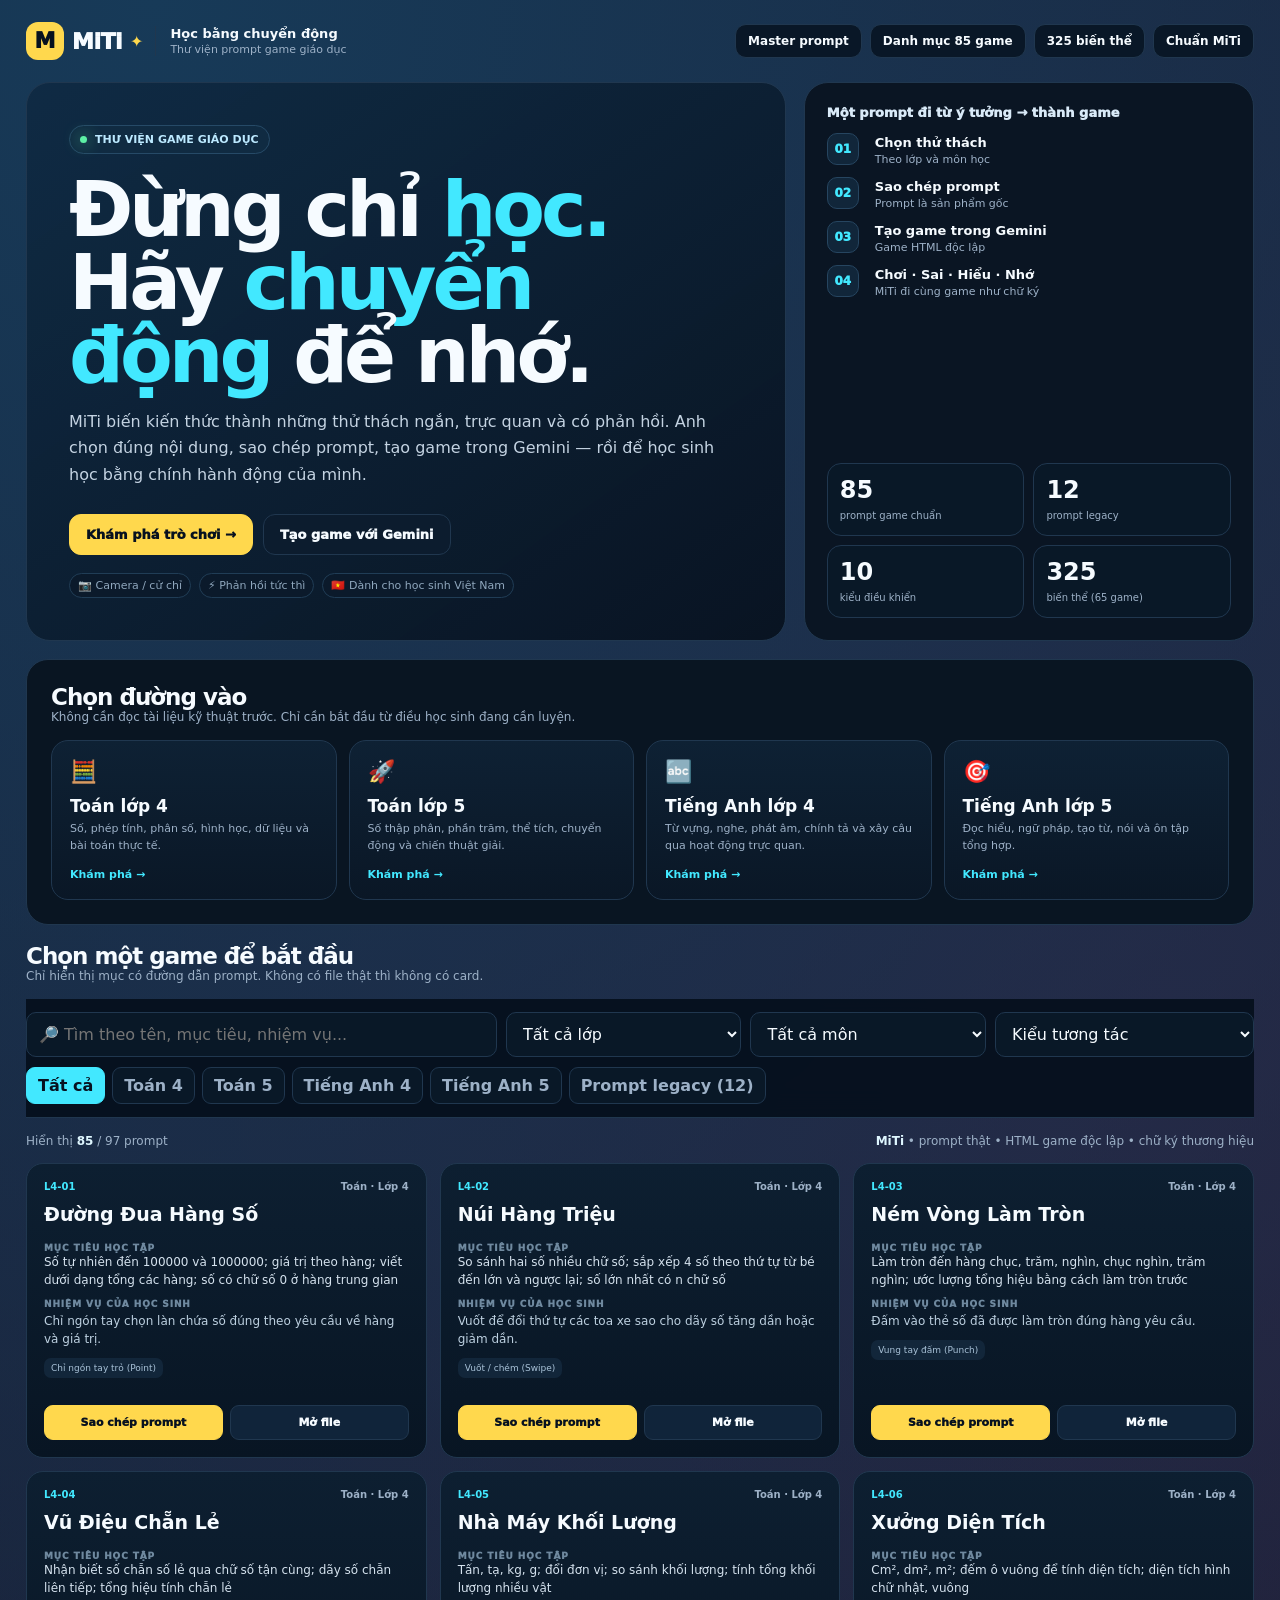
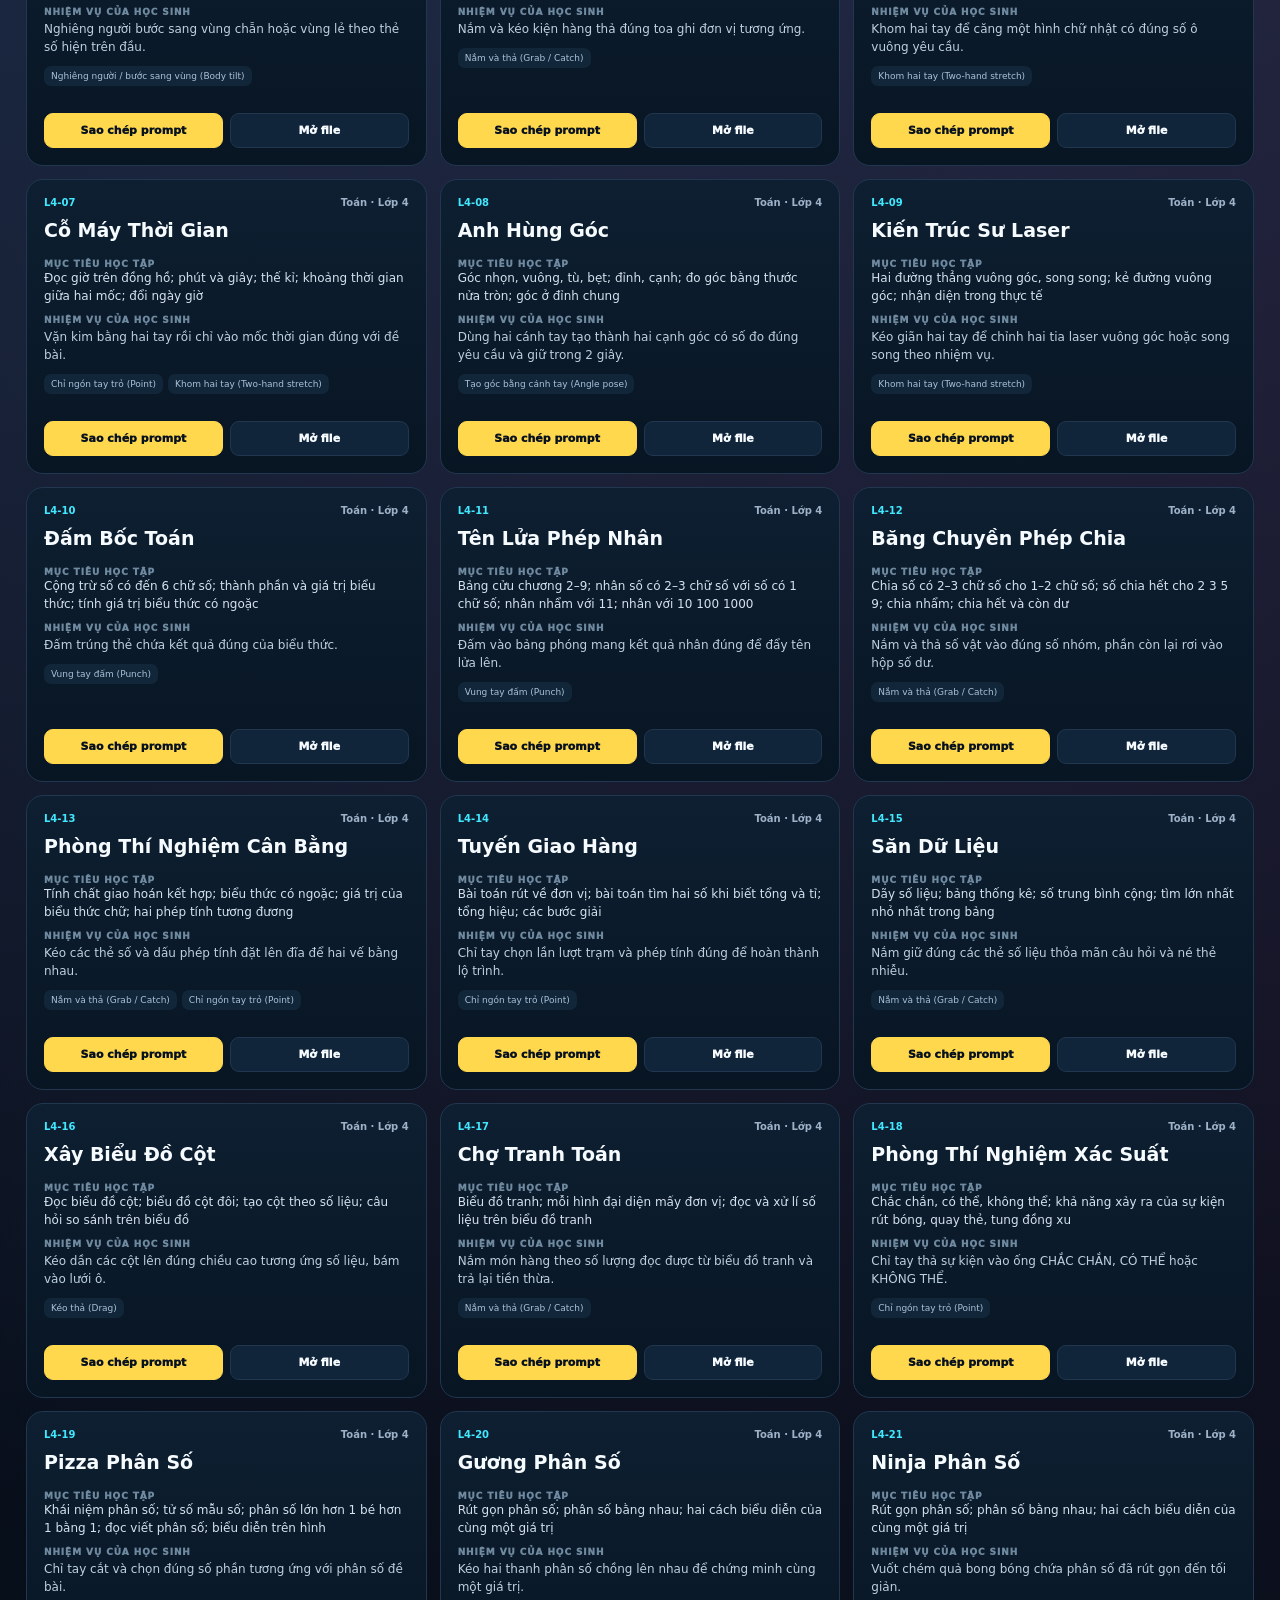
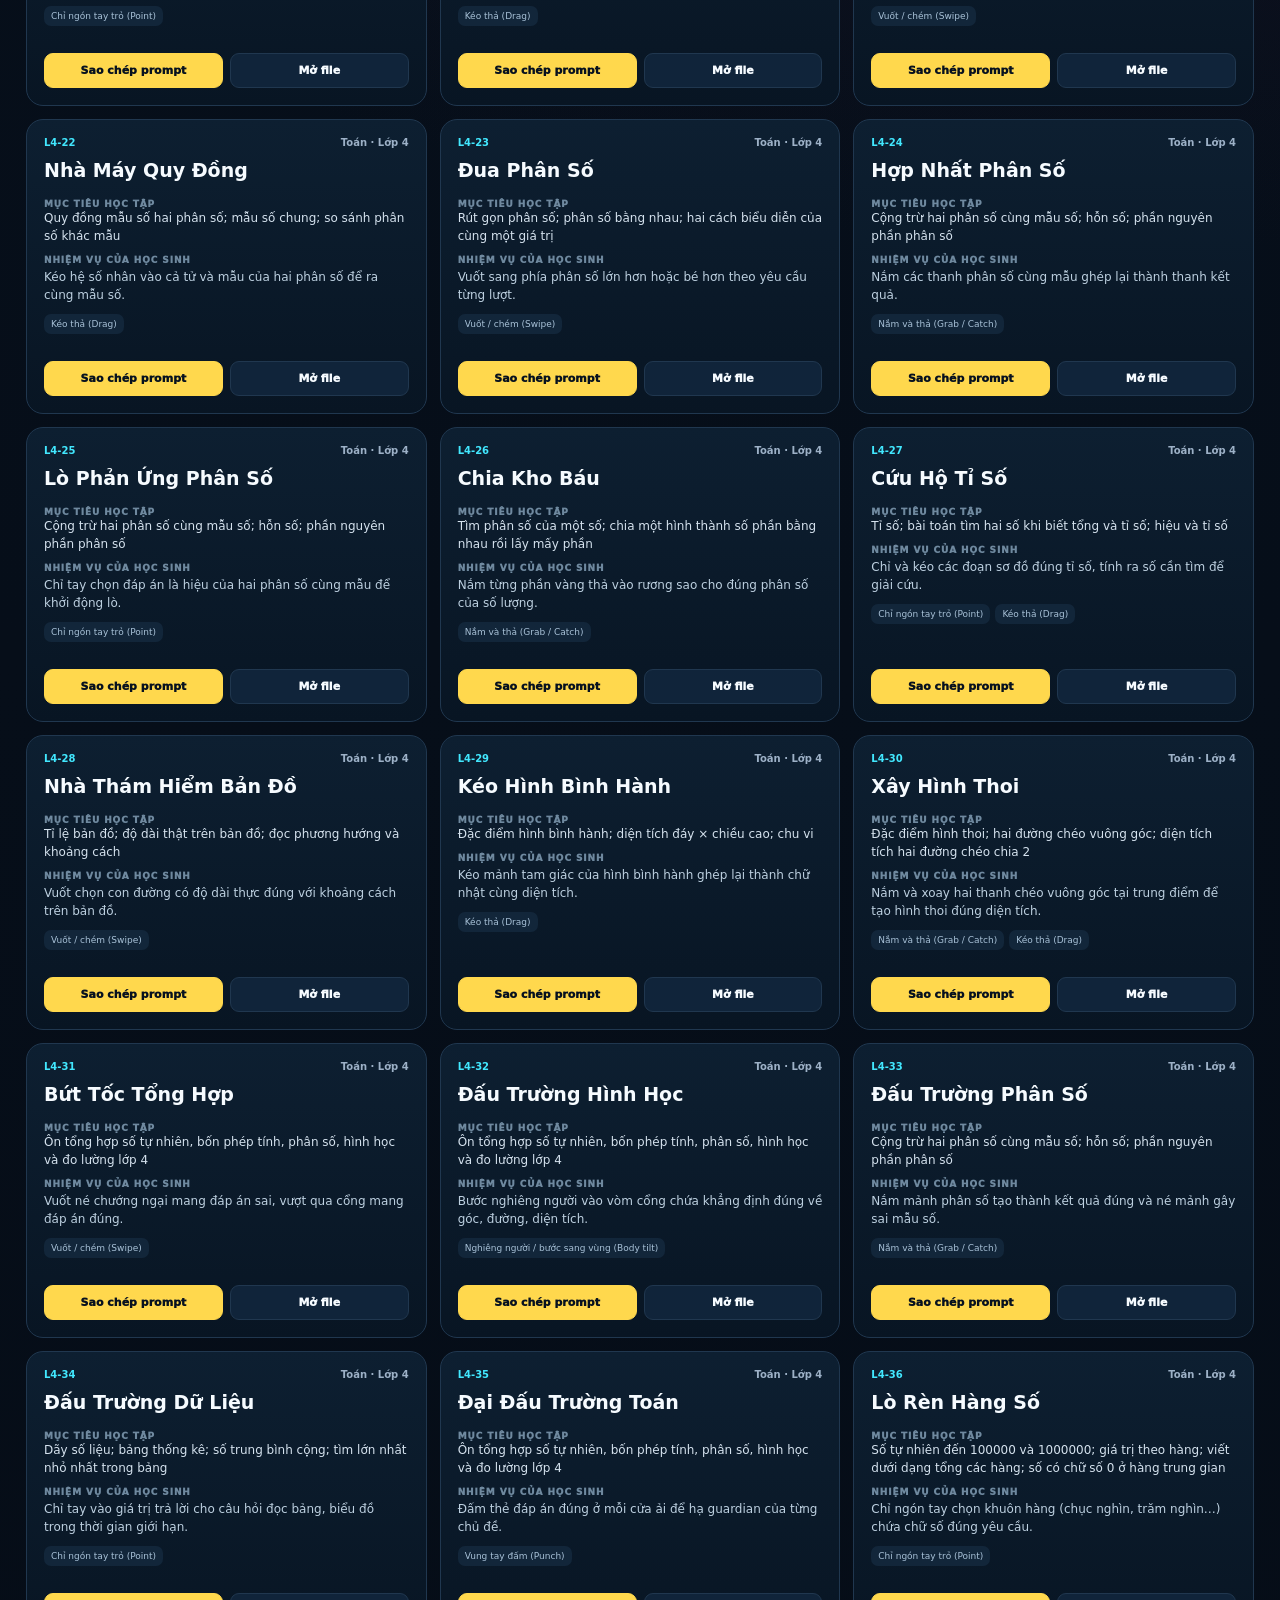
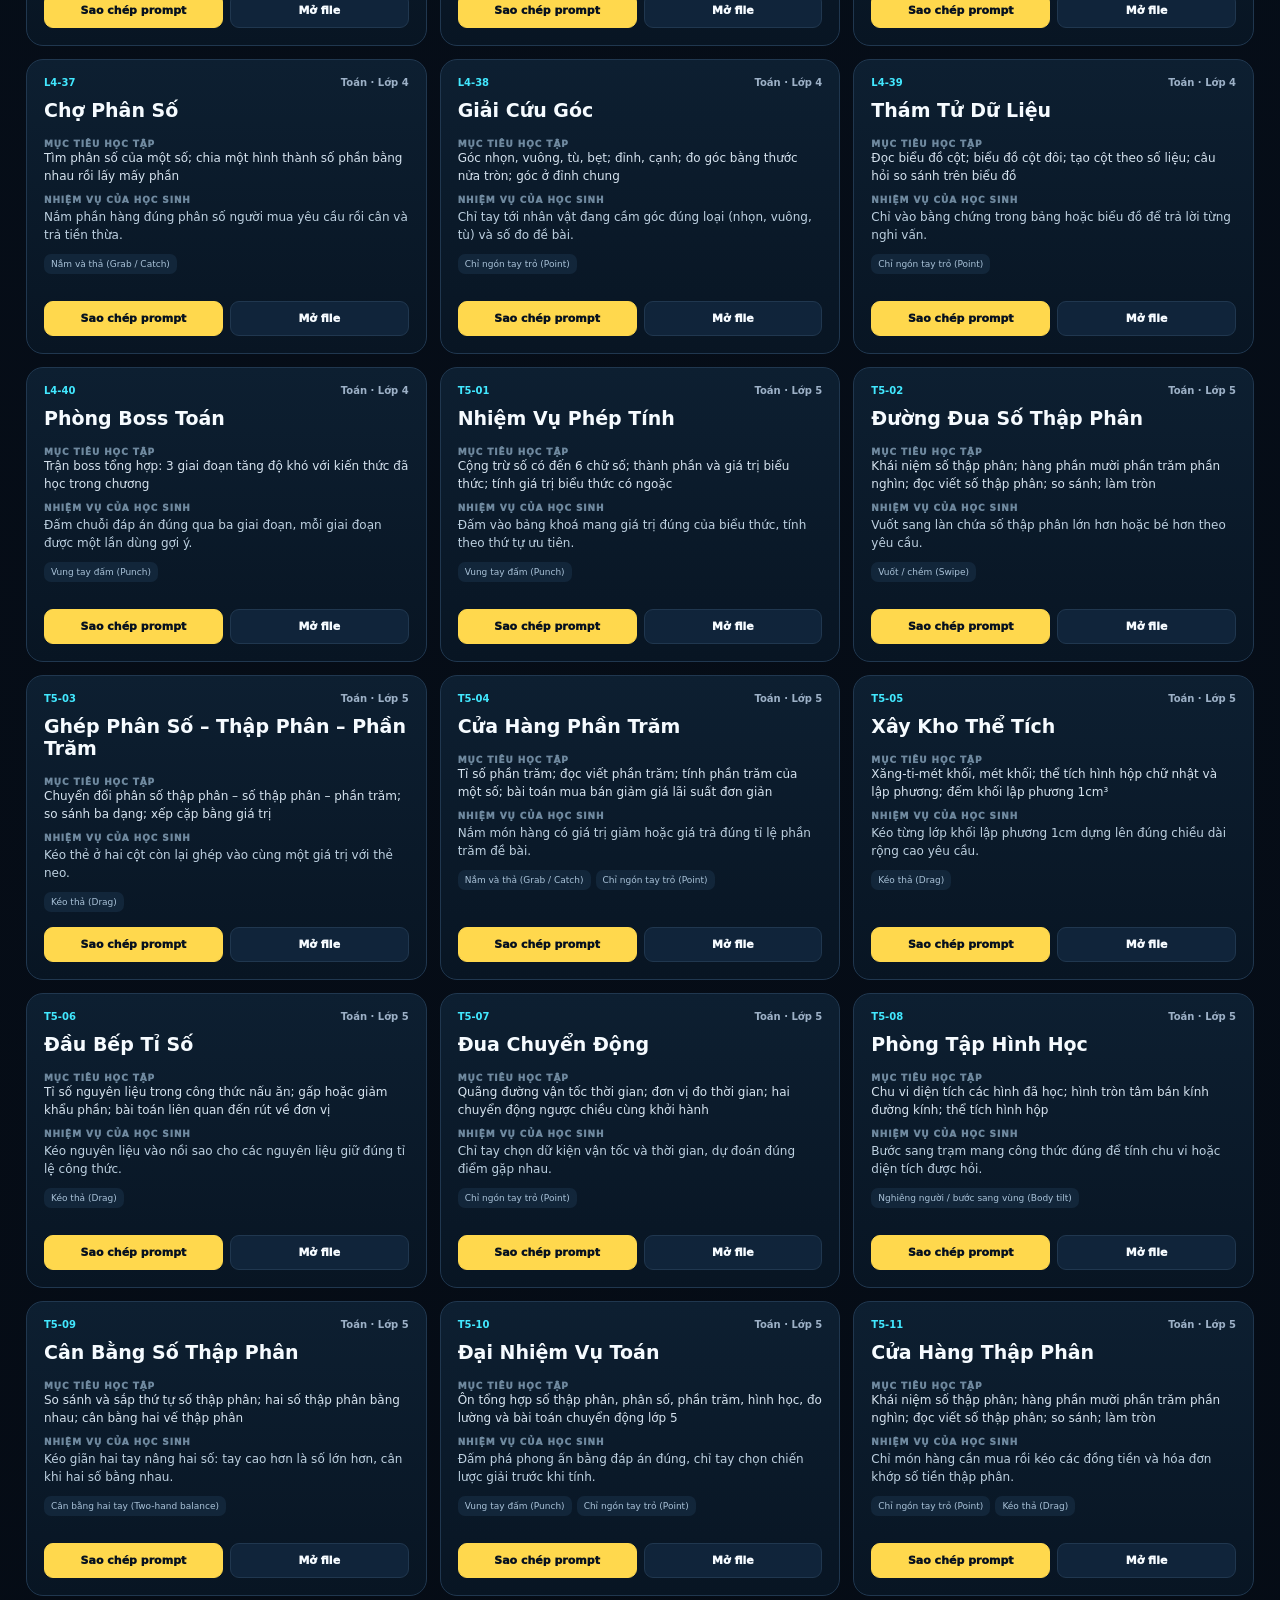
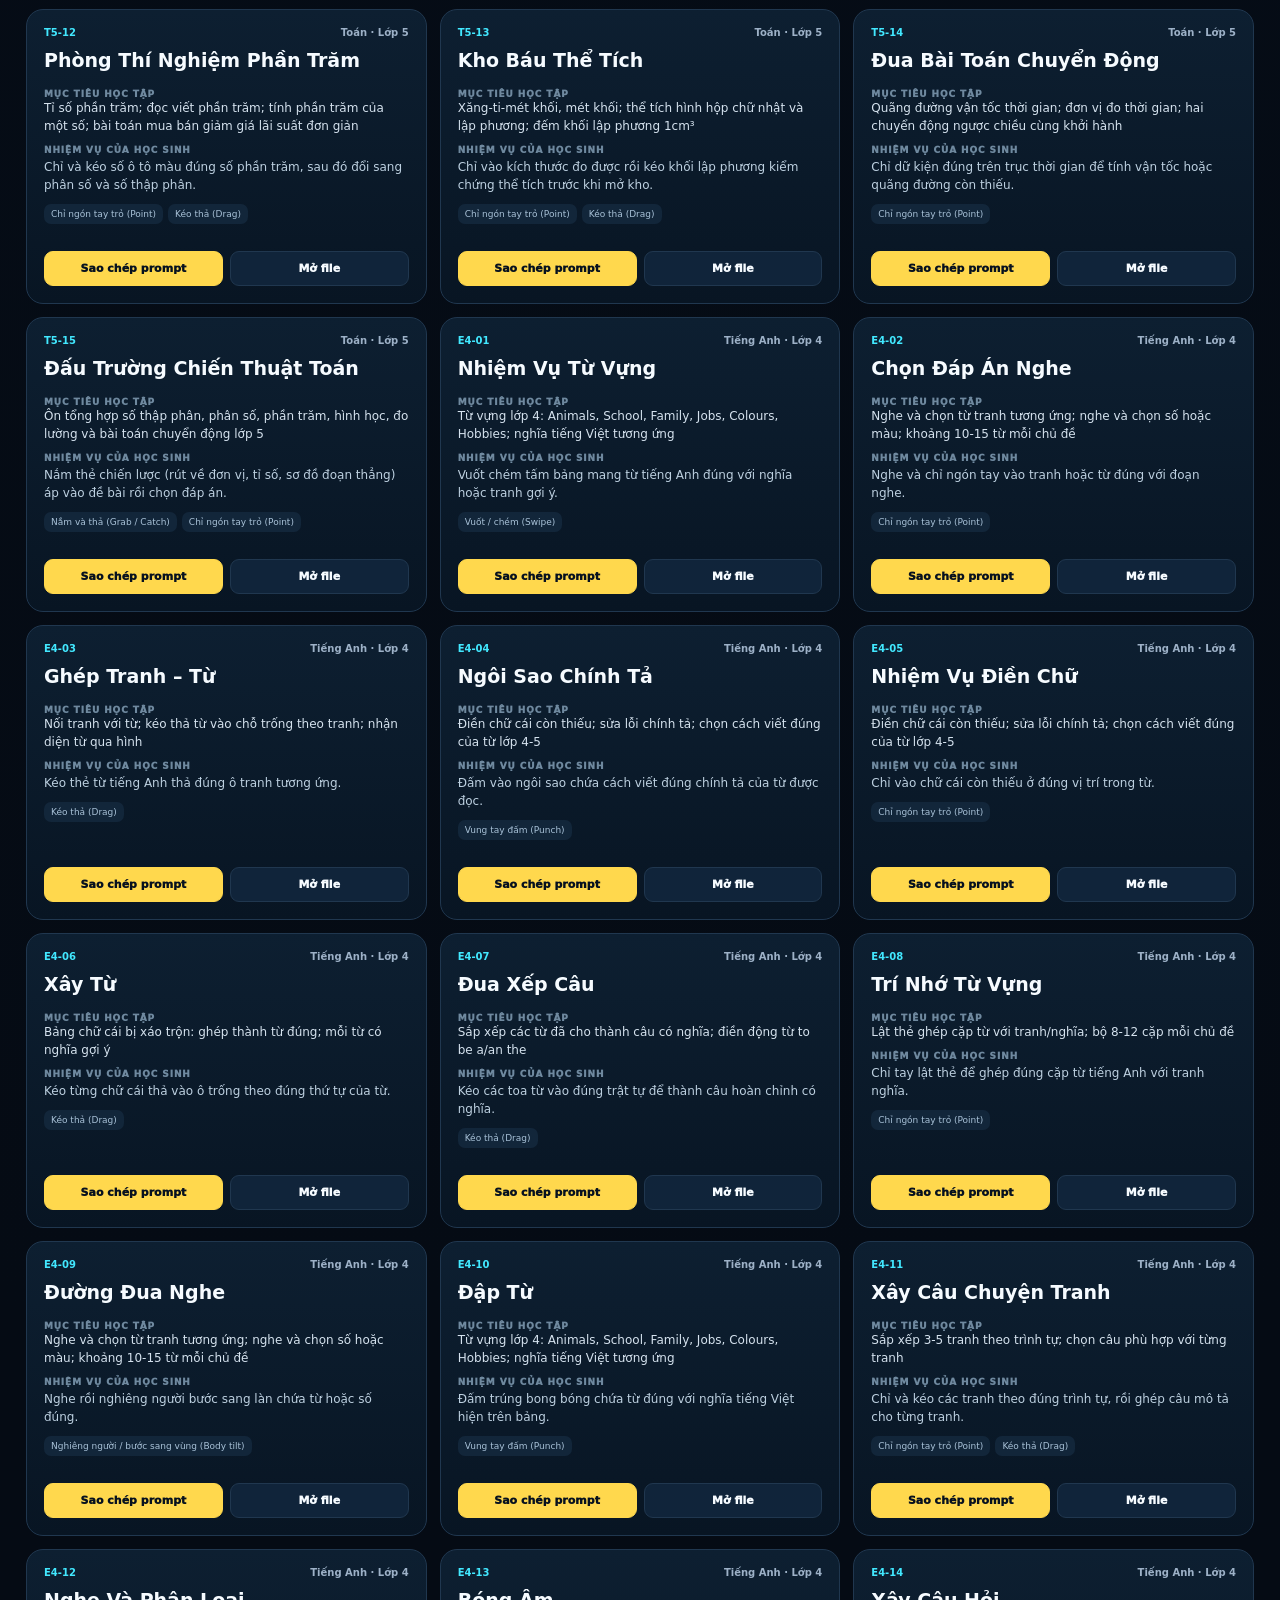
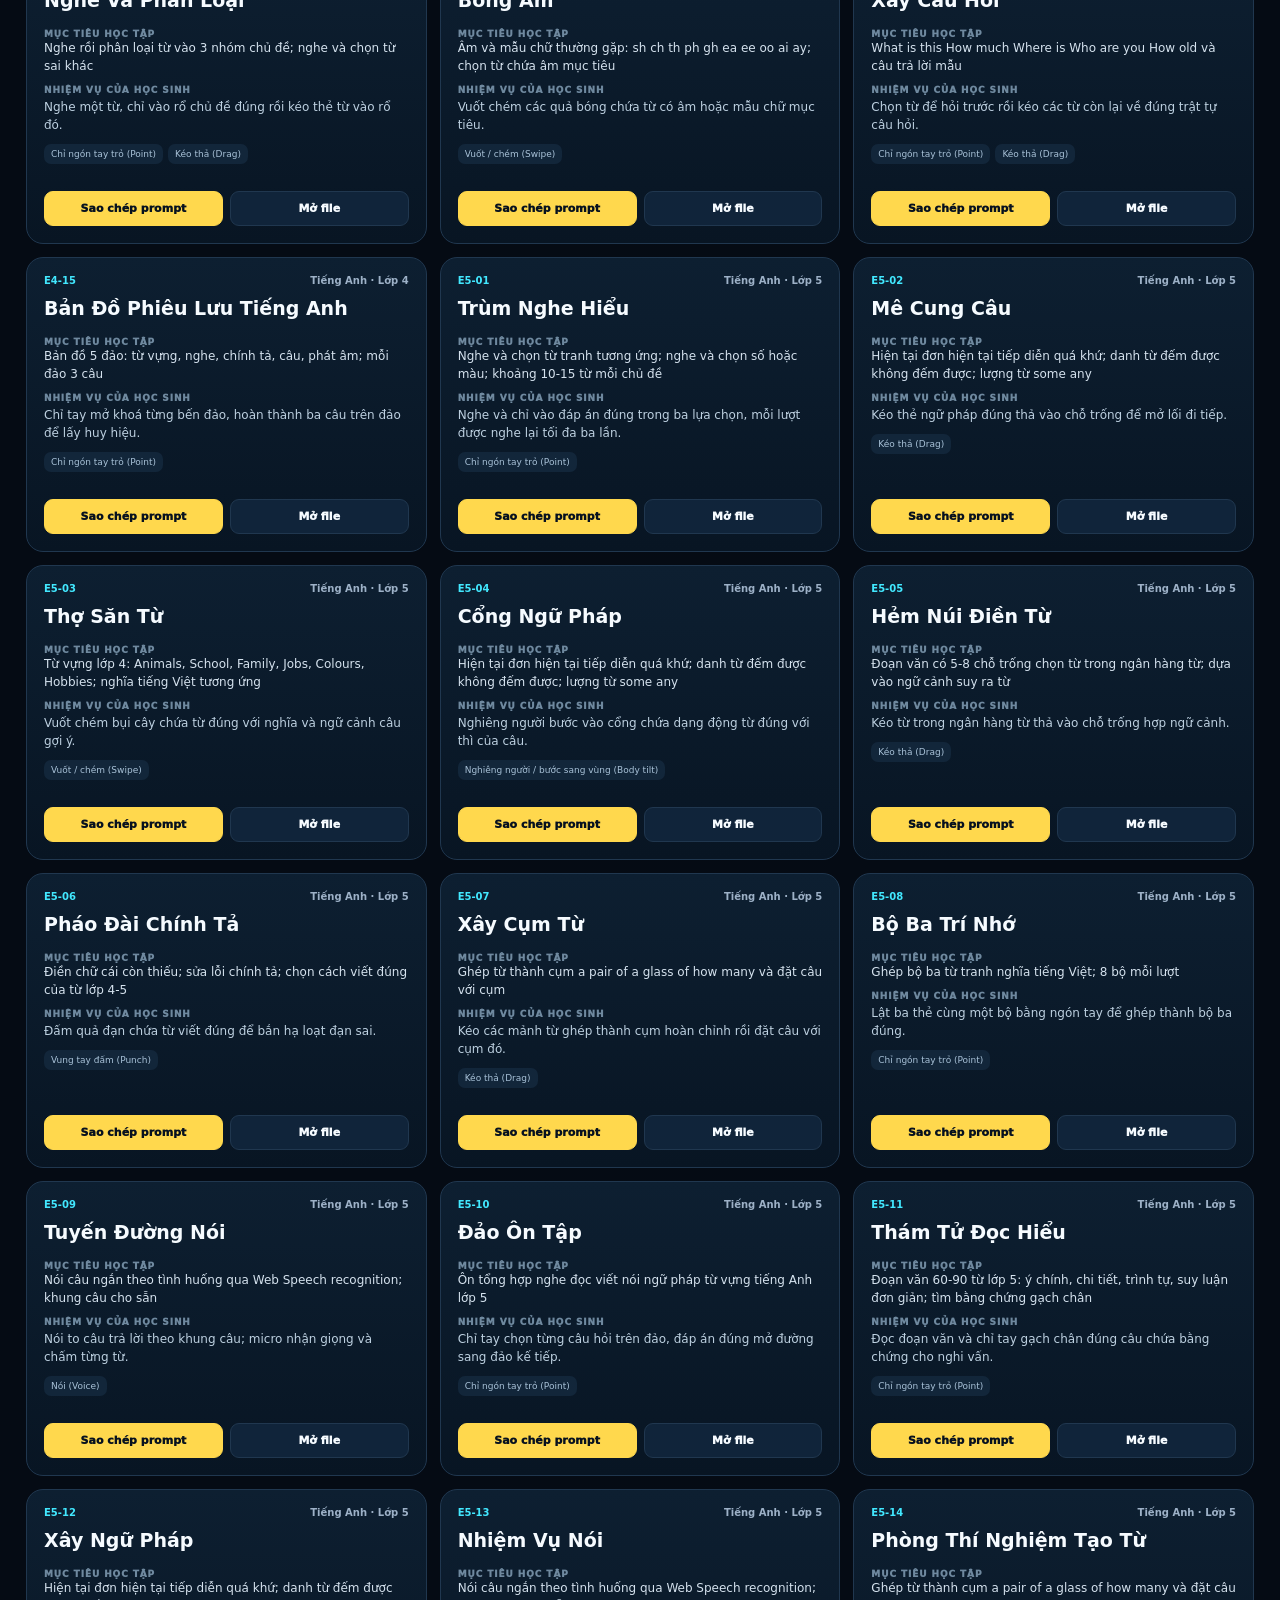
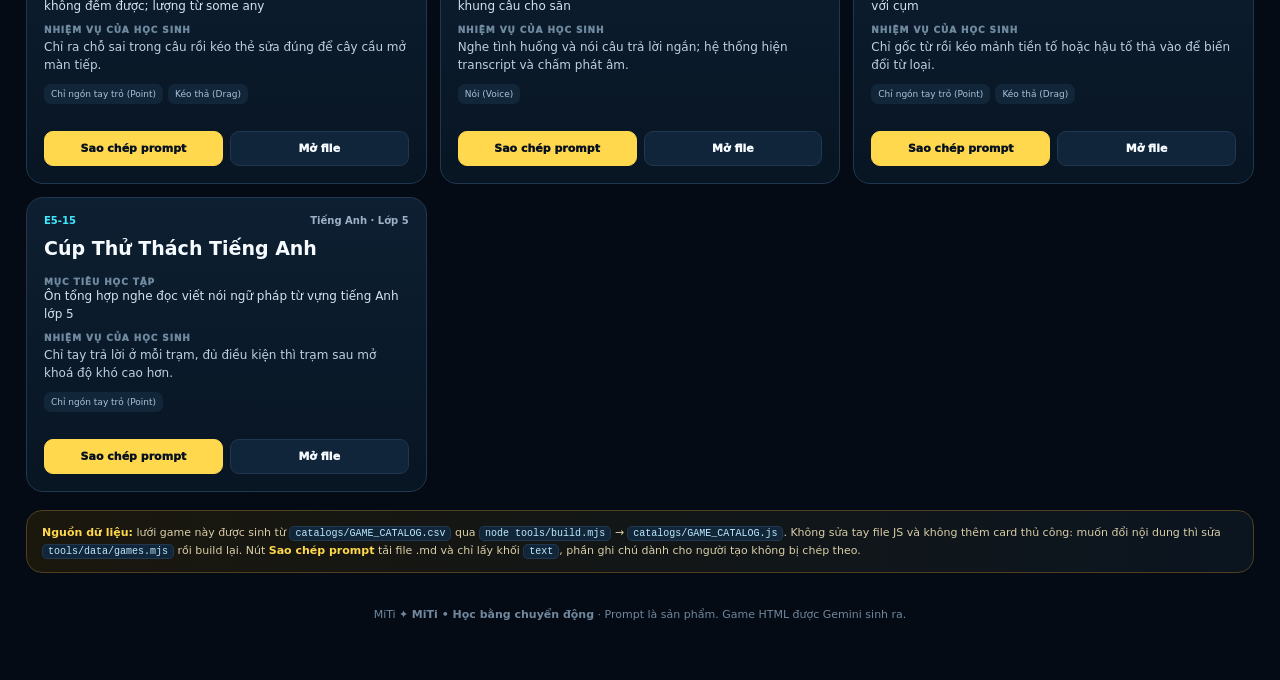
==== index.html @ 157fae2f "feat: nang cap 85 prompt theo pipeline sinh tu dong va lam dashboard chay that Thu vien prompt co qu" ====
<!doctype html>
<html lang="vi">
<head>
<meta charset="utf-8">
<meta name="viewport" content="width=device-width,initial-scale=1">
<title>MiTi — Học bằng chuyển động</title>
<meta name="description" content="MiTi — thư viện prompt game giáo dục: chọn thử thách, sao chép prompt, tạo game và học bằng chuyển động.">
<style>
:root{--bg:#06101d;--panel:#0c1a2b;--panel2:#10243a;--text:#f6fbff;--muted:#9db1c7;--line:#20374f;--brand:#ffd84d;--cyan:#42e8ff;--pink:#ff5ca8;--green:#5df0a5}
*{box-sizing:border-box}html{scroll-behavior:smooth}body{margin:0;color:var(--text);font-family:Inter,system-ui,-apple-system,Segoe UI,sans-serif;background:
radial-gradient(circle at 12% 0,#173a58 0,transparent 30%),
radial-gradient(circle at 88% 10%,#321934 0,transparent 26%),
linear-gradient(180deg,#07111e,#050b14 75%);min-height:100vh}a{color:inherit;text-decoration:none}button,input,select{font:inherit}
.wrap{max-width:1320px;margin:auto;padding:22px 26px 60px}.top{display:flex;justify-content:space-between;align-items:center;gap:18px}.brand{display:flex;align-items:center;gap:12px}.brandmark{display:flex;align-items:center;gap:8px}.mark{width:38px;height:38px;border-radius:12px;background:var(--brand);display:grid;place-items:center;color:#07111f;font-weight:1000;font-size:21px}.wordmark{font-weight:1000;font-size:22px;letter-spacing:-.5px}.star{color:var(--brand);font-size:16px}.brandcopy{border-left:1px solid var(--line);padding-left:14px}.brandcopy b{display:block;font-size:13px}.brandcopy span{display:block;color:var(--muted);font-size:11px;margin-top:2px}.links{display:flex;gap:8px;flex-wrap:wrap}.ghost{border:1px solid var(--line);background:#091727;padding:9px 12px;border-radius:11px;font-size:12px;font-weight:800}.ghost:hover{border-color:var(--cyan)}
.hero{margin-top:22px;display:grid;grid-template-columns:1.35fr .8fr;gap:18px}.heroMain,.heroSide{border:1px solid var(--line);border-radius:24px;overflow:hidden}.heroMain{padding:42px;background:linear-gradient(145deg,rgba(15,42,67,.94),rgba(8,19,33,.98));position:relative}.eyebrow{display:inline-flex;gap:8px;align-items:center;padding:7px 10px;border-radius:999px;background:#102b42;border:1px solid #264a67;color:#bce9ff;font-size:11px;font-weight:900}.dot{width:7px;height:7px;border-radius:50%;background:var(--green);box-shadow:0 0 16px var(--green)}.hero h1{font-size:clamp(42px,6vw,78px);line-height:.95;letter-spacing:-4px;margin:20px 0 16px;max-width:820px}.hero h1 em{font-style:normal;color:var(--cyan)}.hero p{max-width:760px;color:#c4d3e2;font-size:16px;line-height:1.65;margin:0}.heroActions{display:flex;gap:10px;flex-wrap:wrap;margin-top:26px}.cta{display:inline-flex;align-items:center;justify-content:center;gap:8px;padding:12px 16px;border-radius:12px;font-weight:1000;font-size:13px;border:1px solid var(--line)}.cta.primary{background:var(--brand);color:#07111f;border-color:var(--brand)}.cta.secondary{background:#0c1c2e}.micro{display:flex;gap:8px;align-items:center;flex-wrap:wrap;margin-top:18px;color:#8fa7bd;font-size:11px}.pill{border:1px solid #203d56;background:#0b1a2b;padding:5px 8px;border-radius:999px}.heroSide{background:#0a1523;padding:22px;display:flex;flex-direction:column;justify-content:space-between}.sideTitle{font-size:13px;font-weight:1000;color:#d9eaf8}.flow{display:grid;gap:10px;margin-top:12px}.step{display:grid;grid-template-columns:38px 1fr;gap:10px;align-items:center}.num{width:32px;height:32px;border-radius:10px;background:#11263a;border:1px solid #264560;display:grid;place-items:center;font-size:12px;font-weight:1000;color:var(--cyan)}.step b{font-size:13px}.step span{display:block;color:var(--muted);font-size:11px;margin-top:2px}.sideStats{display:grid;grid-template-columns:1fr 1fr;gap:9px;margin-top:22px}.tinyStat{border:1px solid var(--line);background:#091827;border-radius:14px;padding:12px}.tinyStat strong{font-size:24px;display:block}.tinyStat span{font-size:10px;color:var(--muted)}
.choose{margin-top:18px;border:1px solid var(--line);border-radius:22px;background:#091522;padding:24px}.sectionHead{display:flex;align-items:end;justify-content:space-between;gap:14px;margin-bottom:16px}.sectionHead h2{margin:0;font-size:23px;letter-spacing:-1px}.sectionHead p{margin:0;color:var(--muted);font-size:12px}.routes{display:grid;grid-template-columns:repeat(4,1fr);gap:12px}.route{border:1px solid var(--line);background:linear-gradient(180deg,#0e2134,#0a1726);border-radius:17px;padding:18px;cursor:pointer;transition:.18s}.route:hover{transform:translateY(-2px);border-color:#356784}.route .icon{font-size:22px}.route h3{margin:12px 0 5px;font-size:17px}.route p{margin:0;color:var(--muted);font-size:11px;line-height:1.5}.route strong{display:block;margin-top:14px;color:var(--cyan);font-size:11px}
.library{margin-top:18px}.toolbar{position:sticky;top:0;z-index:5;background:rgba(6,16,29,.94);backdrop-filter:blur(14px);padding:13px 0;border-bottom:1px solid var(--line);margin-bottom:16px}.filters{display:grid;grid-template-columns:2fr 1fr 1fr 1.1fr;gap:9px}.input,.select{width:100%;background:#091827;color:var(--text);border:1px solid var(--line);border-radius:10px;padding:11px 12px;outline:none}.input:focus,.select:focus{border-color:var(--cyan)}.tabs{display:flex;gap:7px;overflow:auto;margin-top:10px}.tab{white-space:nowrap;cursor:pointer;padding:8px 11px;border-radius:9px;border:1px solid var(--line);color:var(--muted);background:#091827;font-weight:800}.tab.active{background:var(--cyan);color:#07111f;border-color:var(--cyan)}
.libraryMeta{display:flex;justify-content:space-between;gap:15px;align-items:center;color:var(--muted);font-size:12px;margin:15px 0}.libraryMeta b{color:#dff7ff}.grid{display:grid;grid-template-columns:repeat(3,minmax(0,1fr));gap:13px}.card{background:linear-gradient(180deg,#0d1f31,#081523);border:1px solid var(--line);border-radius:17px;padding:17px;display:flex;flex-direction:column;min-height:295px;transition:.18s}.card:hover{transform:translateY(-2px);border-color:#355b76}.badge{display:flex;justify-content:space-between;gap:8px;color:var(--muted);font-size:10px;font-weight:900}.badge strong{color:var(--cyan)}.card h3{margin:11px 0 8px;font-size:19px}.label{font-size:9px;text-transform:uppercase;letter-spacing:.1em;color:#6f899f;font-weight:1000;margin-top:10px}.objective,.mission{font-size:12px;line-height:1.5}.objective{color:#d5e2ee}.mission{color:#bdd0e0;margin-top:3px}.chips{display:flex;flex-wrap:wrap;gap:5px;margin-top:10px}.chip{font-size:9px;padding:5px 7px;border-radius:7px;background:#12263a;color:#a9c2d8}.actions{display:flex;gap:7px;margin-top:auto;padding-top:15px}.action{flex:1;text-align:center;padding:10px;border-radius:9px;font-size:11px;font-weight:1000;border:1px solid var(--line)}.primary{background:var(--brand);color:#07111f;border-color:var(--brand)}.secondary{background:#10243a}.empty{padding:50px;text-align:center;color:var(--muted);border:1px dashed var(--line);border-radius:15px;grid-column:1/-1}
.note{margin-top:18px;border:1px solid #4e4020;background:linear-gradient(90deg,#1a170d,#0b1520);border-radius:16px;padding:13px 15px;color:#d9cda7;font-size:11px;line-height:1.55}.note b{color:var(--brand)}
.note code{background:#12263a;border:1px solid var(--line);border-radius:5px;padding:1px 5px;font-size:10px;color:#bce9ff}
.action[disabled]{opacity:.65;cursor:default}
footer{padding:35px 0 0;color:#70879d;text-align:center;font-size:11px}@media(max-width:1050px){.hero{grid-template-columns:1fr}.routes{grid-template-columns:repeat(2,1fr)}.grid{grid-template-columns:repeat(2,1fr)}}@media(max-width:700px){.wrap{padding:16px 14px 45px}.top{align-items:flex-start;flex-direction:column}.brandcopy{display:none}.links{width:100%}.heroMain{padding:25px}.hero h1{letter-spacing:-2.5px}.filters{grid-template-columns:1fr 1fr}.filters .input{grid-column:1/-1}.routes{grid-template-columns:1fr}.grid{grid-template-columns:1fr}.sectionHead,.libraryMeta{align-items:flex-start;flex-direction:column}}
</style>
</head>
<body>
<div class="wrap">
<header class="top">
  <div class="brand">
    <div class="brandmark"><div class="mark">M</div><div class="wordmark">MiTi</div><div class="star">✦</div></div>
    <div class="brandcopy"><b>Học bằng chuyển động</b><span>Thư viện prompt game giáo dục</span></div>
  </div>
  <nav class="links">
    <a class="ghost" href="prompts/00-master-canvas-prompt.md">Master prompt</a>
    <a class="ghost" href="catalogs/GAME_CATALOG.md">Danh mục 85 game</a>
    <a class="ghost" href="prompts/VARIANTS_325.md">325 biến thể</a>
    <a class="ghost" href="prompts/BRAND_MITI.md">Chuẩn MiTi</a>
  </nav>
</header>

<section class="hero">
  <div class="heroMain">
    <span class="eyebrow"><span class="dot"></span> THƯ VIỆN GAME GIÁO DỤC</span>
    <h1>Đừng chỉ <em>học.</em><br>Hãy <em>chuyển động</em> để nhớ.</h1>
    <p>MiTi biến kiến thức thành những thử thách ngắn, trực quan và có phản hồi. Anh chọn đúng nội dung, sao chép prompt, tạo game trong Gemini — rồi để học sinh học bằng chính hành động của mình.</p>
    <div class="heroActions">
      <a class="cta primary" href="#library">Khám phá trò chơi →</a>
      <a class="cta secondary" href="prompts/00-master-canvas-prompt.md">Tạo game với Gemini</a>
    </div>
    <div class="micro"><span class="pill">📷 Camera / cử chỉ</span><span class="pill">⚡ Phản hồi tức thì</span><span class="pill">🇻🇳 Dành cho học sinh Việt Nam</span></div>
  </div>
  <aside class="heroSide">
    <div>
      <div class="sideTitle">Một prompt đi từ ý tưởng → thành game</div>
      <div class="flow">
        <div class="step"><div class="num">01</div><div><b>Chọn thử thách</b><span>Theo lớp và môn học</span></div></div>
        <div class="step"><div class="num">02</div><div><b>Sao chép prompt</b><span>Prompt là sản phẩm gốc</span></div></div>
        <div class="step"><div class="num">03</div><div><b>Tạo game trong Gemini</b><span>Game HTML độc lập</span></div></div>
        <div class="step"><div class="num">04</div><div><b>Chơi · Sai · Hiểu · Nhớ</b><span>MiTi đi cùng game như chữ ký</span></div></div>
      </div>
    </div>
    <div class="sideStats">
      <div class="tinyStat"><strong id="realGames">—</strong><span>prompt game chuẩn</span></div>
      <div class="tinyStat"><strong id="legacyGames">—</strong><span>prompt legacy</span></div>
      <div class="tinyStat"><strong id="controlKinds">—</strong><span>kiểu điều khiển</span></div>
      <div class="tinyStat"><strong>325</strong><span>biến thể (65 game)</span></div>
    </div>
  </aside>
</section>

<section class="choose">
  <div class="sectionHead"><div><h2>Chọn đường vào</h2><p>Không cần đọc tài liệu kỹ thuật trước. Chỉ cần bắt đầu từ điều học sinh đang cần luyện.</p></div></div>
  <div class="routes">
    <a class="route" href="#library" data-jump="grade4"><div class="icon">🧮</div><h3>Toán lớp 4</h3><p>Số, phép tính, phân số, hình học, dữ liệu và bài toán thực tế.</p><strong>Khám phá →</strong></a>
    <a class="route" href="#library" data-jump="grade5"><div class="icon">🚀</div><h3>Toán lớp 5</h3><p>Số thập phân, phần trăm, thể tích, chuyển động và chiến thuật giải.</p><strong>Khám phá →</strong></a>
    <a class="route" href="#library" data-jump="eng4"><div class="icon">🔤</div><h3>Tiếng Anh lớp 4</h3><p>Từ vựng, nghe, phát âm, chính tả và xây câu qua hoạt động trực quan.</p><strong>Khám phá →</strong></a>
    <a class="route" href="#library" data-jump="eng5"><div class="icon">🎯</div><h3>Tiếng Anh lớp 5</h3><p>Đọc hiểu, ngữ pháp, tạo từ, nói và ôn tập tổng hợp.</p><strong>Khám phá →</strong></a>
  </div>
</section>

<section class="library" id="library">
  <div class="sectionHead"><div><h2>Chọn một game để bắt đầu</h2><p>Chỉ hiển thị mục có đường dẫn prompt. Không có file thật thì không có card.</p></div></div>
  <div class="toolbar">
    <div class="filters">
      <input id="search" class="input" placeholder="🔎 Tìm theo tên, mục tiêu, nhiệm vụ...">
      <select id="grade" class="select"><option value="">Tất cả lớp</option><option value="4">Lớp 4</option><option value="5">Lớp 5</option></select>
      <select id="subject" class="select"><option value="">Tất cả môn</option><option>Toán</option><option>Tiếng Anh</option></select>
      <select id="control" class="select"><option value="">Kiểu tương tác</option></select>
    </div>
    <div class="tabs" id="tabs">
      <button class="tab active" data-tab="">Tất cả</button>
      <button class="tab" data-tab="Toán|4">Toán 4</button>
      <button class="tab" data-tab="Toán|5">Toán 5</button>
      <button class="tab" data-tab="Tiếng Anh|4">Tiếng Anh 4</button>
      <button class="tab" data-tab="Tiếng Anh|5">Tiếng Anh 5</button>
      <button class="tab" data-tab="legacy">Prompt legacy</button>
    </div>
  </div>
  <div class="libraryMeta"><span id="count"></span><span><b>MiTi</b> • prompt thật • HTML game độc lập • chữ ký thương hiệu</span></div>
  <main id="grid" class="grid"></main>
  <div class="note"><b>Nguồn dữ liệu:</b> lưới game này được sinh từ <code>catalogs/GAME_CATALOG.csv</code> qua <code>node tools/build.mjs</code> → <code>catalogs/GAME_CATALOG.js</code>. Không sửa tay file JS và không thêm card thủ công: muốn đổi nội dung thì sửa <code>tools/data/games.mjs</code> rồi build lại. Nút <b>Sao chép prompt</b> tải file .md và chỉ lấy khối <code>text</code>, phần ghi chú dành cho người tạo không bị chép theo.</div>
</section>

<footer>MiTi ✦ <b>MiTi • Học bằng chuyển động</b> · Prompt là sản phẩm. Game HTML được Gemini sinh ra.</footer>
</div>

<script src="catalogs/GAME_CATALOG.js"></script>
<script>
const CAT = window.MITI_CATALOG || { games: [], legacy: [], controls: [] };
const ALL = CAT.games.concat(CAT.legacy);
const state = { q: '', grade: '', subject: '', control: '', tab: '' };

const esc = (s) => String(s).replace(/[&<>"]/g, (c) => ({ '&': '&amp;', '<': '&lt;', '>': '&gt;', '"': '&quot;' }[c]));
const $ = (id) => document.getElementById(id);

CAT.controls.forEach((c) => {
  const o = document.createElement('option');
  o.value = c.code;
  o.textContent = c.vi + ' (' + c.count + ')';
  $('control').appendChild(o);
});

$('realGames').textContent = CAT.games.length;
$('legacyGames').textContent = CAT.legacy.length;
$('controlKinds').textContent = CAT.controls.length;
document.querySelector('[data-tab="legacy"]').textContent = 'Prompt legacy (' + CAT.legacy.length + ')';

function visible() {
  const q = state.q.trim().toLowerCase();
  return ALL.filter((g) => {
    if (state.tab === 'legacy') { if (!g.legacy) return false; }
    else if (g.legacy) return false;
    else if (state.tab) { const [mon, lop] = state.tab.split('|'); if (g.subject !== mon || g.grade !== lop) return false; }
    if (state.grade && g.grade !== state.grade) return false;
    if (state.subject && g.subject !== state.subject) return false;
    if (state.control && !g.controls.includes(state.control)) return false;
    if (q && !(g.id + ' ' + g.name + ' ' + g.objective + ' ' + g.mission + ' ' + g.controls.join(' ')).toLowerCase().includes(q)) return false;
    return true;
  });
}

function card(g) {
  const chips = g.controlLabels.map((c) => '<span class="chip">' + esc(c) + '</span>').join('') + (g.legacy ? '<span class="chip">LEGACY</span>' : '');
  return '<article class="card">' +
    '<div class="badge"><strong>' + esc(g.id) + '</strong><span>' + esc(g.subject) + ' · Lớp ' + esc(g.grade) + '</span></div>' +
    '<h3>' + esc(g.name) + '</h3>' +
    '<div class="label">Mục tiêu học tập</div><div class="objective">' + esc(g.objective) + '</div>' +
    '<div class="label">Nhiệm vụ của học sinh</div><div class="mission">' + esc(g.mission) + '</div>' +
    '<div class="chips">' + chips + '</div>' +
    '<div class="actions">' +
      '<button class="action primary" data-copy="' + esc(g.prompt) + '">Sao chép prompt</button>' +
      '<a class="action secondary" href="' + esc(g.prompt) + '">Mở file</a>' +
    '</div></article>';
}

function draw() {
  const list = visible();
  $('count').innerHTML = 'Hiển thị <b>' + list.length + '</b> / ' + ALL.length + ' prompt' + (state.tab === 'legacy' ? ' (nhóm legacy — không dùng làm khuôn cho game mới)' : '');
  $('grid').innerHTML = list.length ? list.map(card).join('') : '<div class="empty">Không có prompt nào khớp bộ lọc. Đổi kiểu tương tác hoặc bỏ trống ô tìm kiếm.</div>';
}

// Lấy đúng khối prompt trong file .md: khối fenced đầu tiên, bỏ qua ghi chú dành cho người tạo.
function extractPrompt(md) {
  const m = md.match(/^```[a-zA-Z]*\r?\n([\s\S]*?)^```/m);
  return (m ? m[1] : md).trim();
}

async function copyText(text) {
  try { await navigator.clipboard.writeText(text); return true; }
  catch (e) {
    const ta = document.createElement('textarea');
    ta.value = text;
    ta.setAttribute('readonly', '');
    ta.style.cssText = 'position:fixed;top:-1000px';
    document.body.appendChild(ta);
    ta.select();
    let ok = false;
    try { ok = document.execCommand('copy'); } catch (_) { ok = false; }
    ta.remove();
    return ok;
  }
}

function toast(msg) {
  let t = $('toast');
  if (!t) {
    t = document.createElement('div');
    t.id = 'toast';
    t.style.cssText = 'position:fixed;left:50%;bottom:26px;transform:translateX(-50%);background:#ffd84d;color:#07111f;font-weight:900;font-size:13px;padding:12px 18px;border-radius:12px;z-index:50;box-shadow:0 10px 30px rgba(0,0,0,.45)';
    document.body.appendChild(t);
  }
  t.textContent = msg;
  clearTimeout(t._h);
  t._h = setTimeout(() => t.remove(), 2600);
}

$('grid').addEventListener('click', async (e) => {
  const btn = e.target.closest('[data-copy]');
  if (!btn) return;
  const path = btn.dataset.copy;
  btn.disabled = true;
  const old = btn.textContent;
  btn.textContent = 'Đang lấy...';
  try {
    const res = await fetch(path, { cache: 'no-store' });
    if (!res.ok) throw new Error(res.status);
    const ok = await copyText(extractPrompt(await res.text()));
    btn.textContent = ok ? 'Đã chép ✓' : 'Bấm lại để chép';
    toast(ok ? 'Đã chép prompt — dán vào Gemini (chế độ Canvas) là có game.' : 'Trình duyệt chặn clipboard. Mở file prompt bằng nút bên cạnh rồi chọn toàn bộ khối text để chép.');
  } catch (err) {
    btn.textContent = 'Mở file để chép';
    toast('Không tải được file prompt khi mở bằng file:///. Hãy mở dashboard qua GitHub Pages hoặc mở trực tiếp file prompt.');
    window.open(path, '_blank');
  }
  setTimeout(() => { btn.textContent = old; btn.disabled = false; }, 1800);
});

$('search').addEventListener('input', (e) => { state.q = e.target.value; draw(); });
['grade', 'subject', 'control'].forEach((id) => $(id).addEventListener('change', (e) => { state[id] = e.target.value; draw(); }));
$('tabs').addEventListener('click', (e) => {
  const t = e.target.closest('.tab');
  if (!t) return;
  document.querySelectorAll('.tab').forEach((x) => x.classList.toggle('active', x === t));
  state.tab = t.dataset.tab;
  state.grade = state.subject = '';
  $('grade').value = '';
  $('subject').value = '';
  draw();
});
document.querySelectorAll('.route').forEach((r) => r.addEventListener('click', () => {
  const jump = r.dataset.jump;
  const map = { grade4: 'Toán|4', grade5: 'Toán|5', eng4: 'Tiếng Anh|4', eng5: 'Tiếng Anh|5' };
  const t = document.querySelector('.tab[data-tab="' + (map[jump] || '') + '"]');
  if (t) t.click();
}));

if (!CAT.games.length) {
  $('grid').innerHTML = '<div class="empty">Chưa có dữ liệu. Chạy <b>node tools/build.mjs</b> để sinh catalogs/GAME_CATALOG.js rồi tải lại trang.</div>';
} else draw();
</script>
</body>
</html>
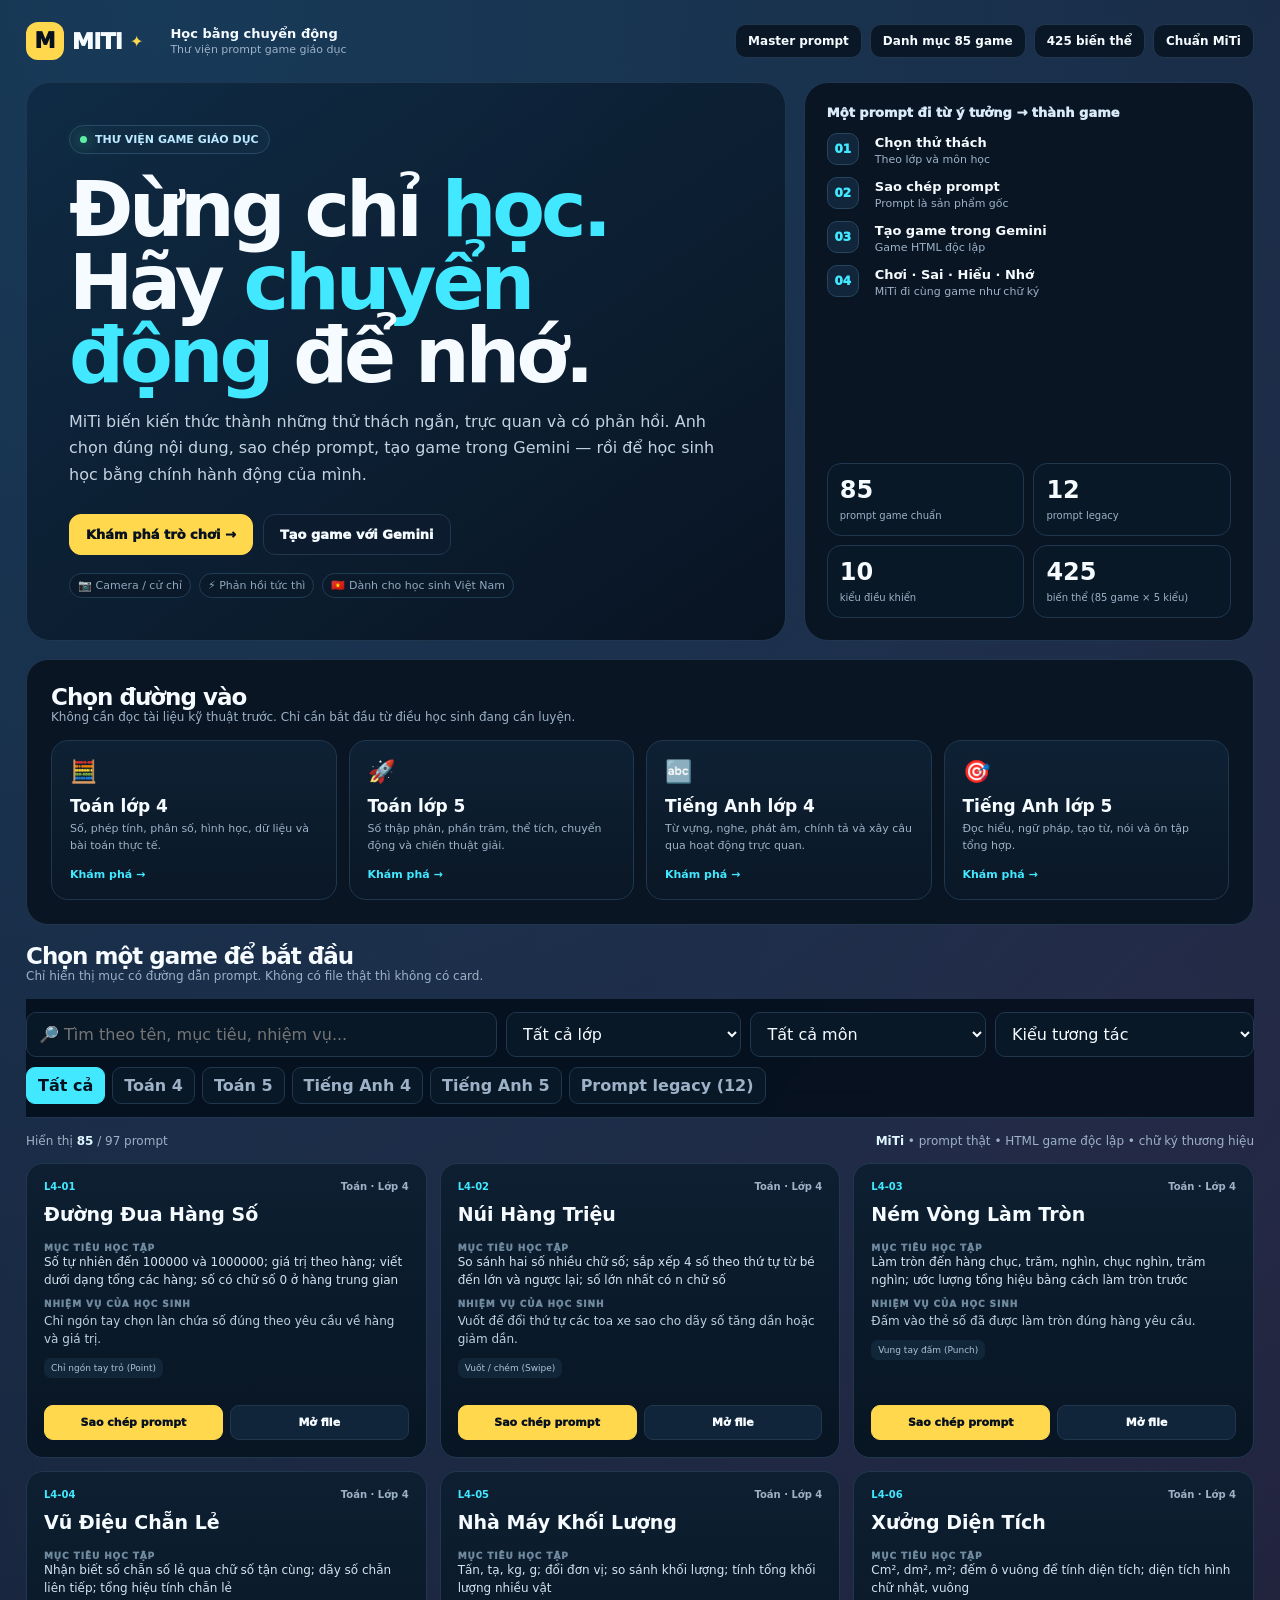
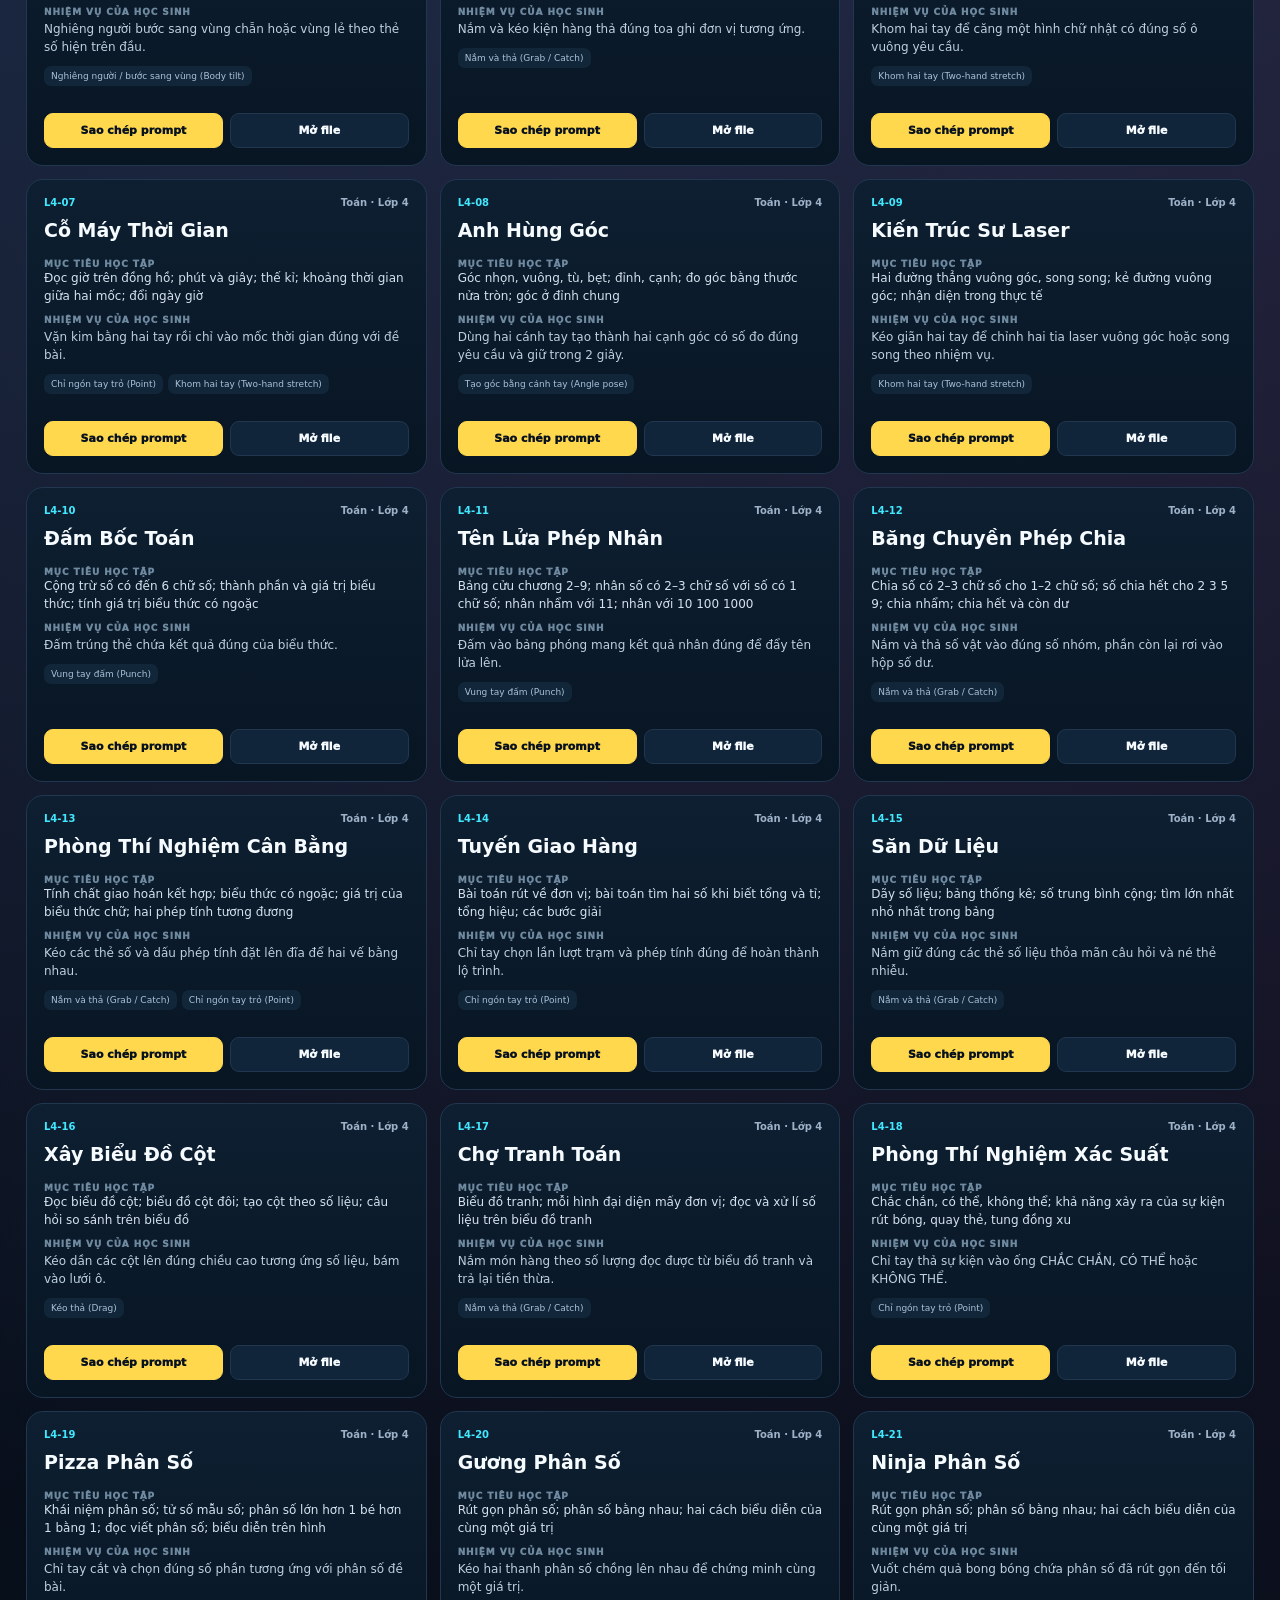
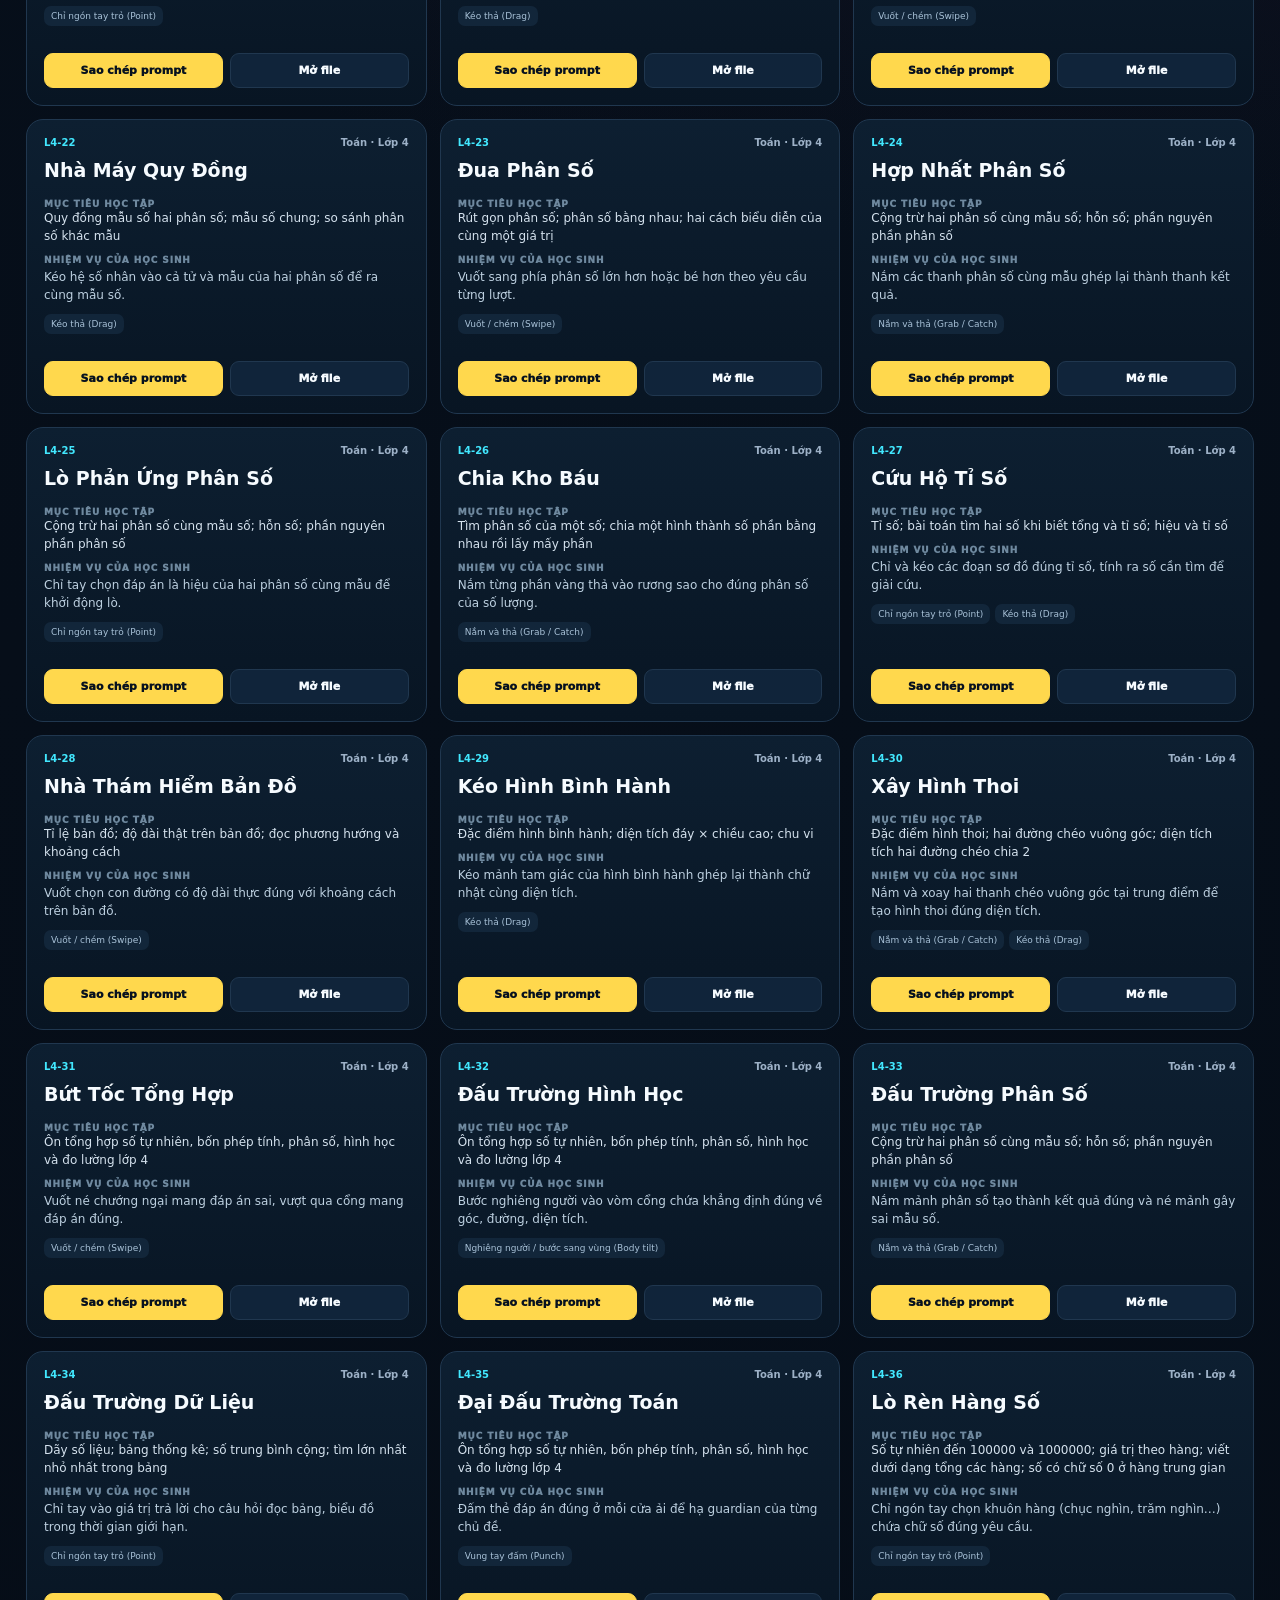
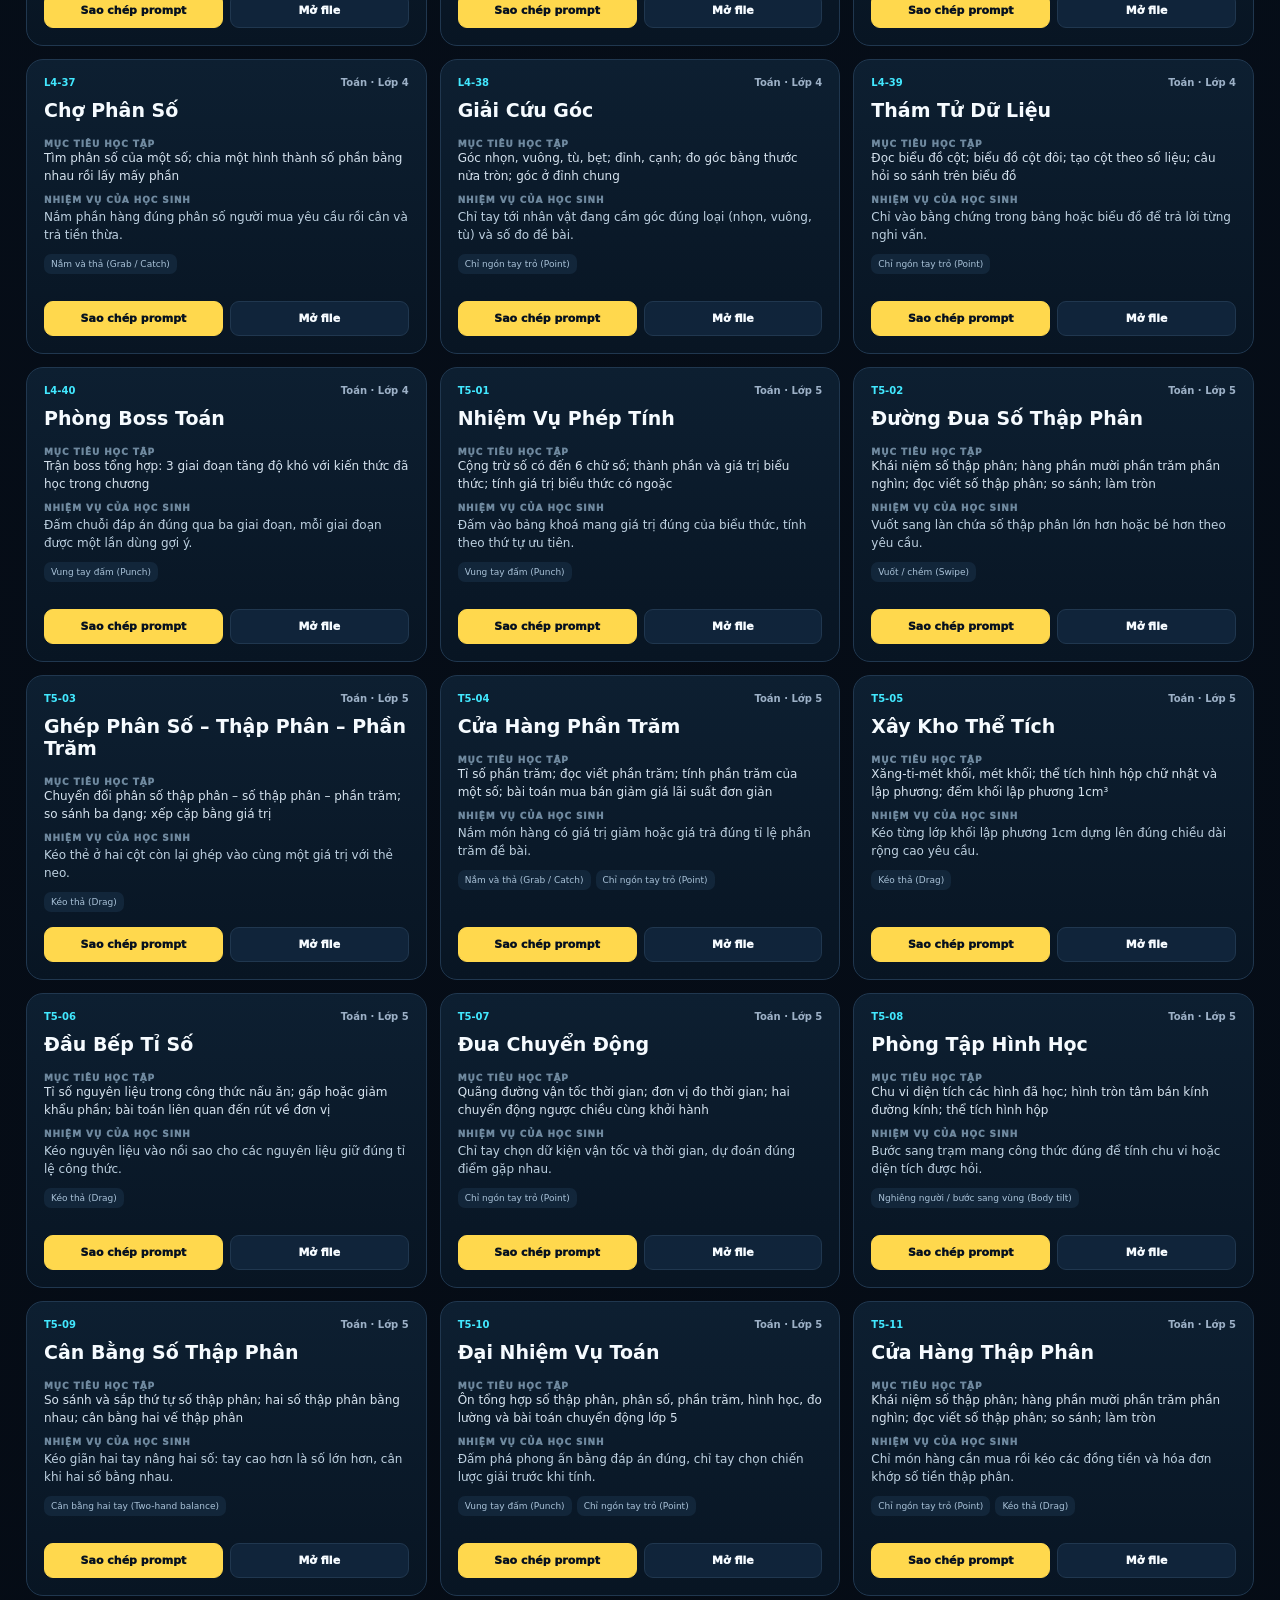
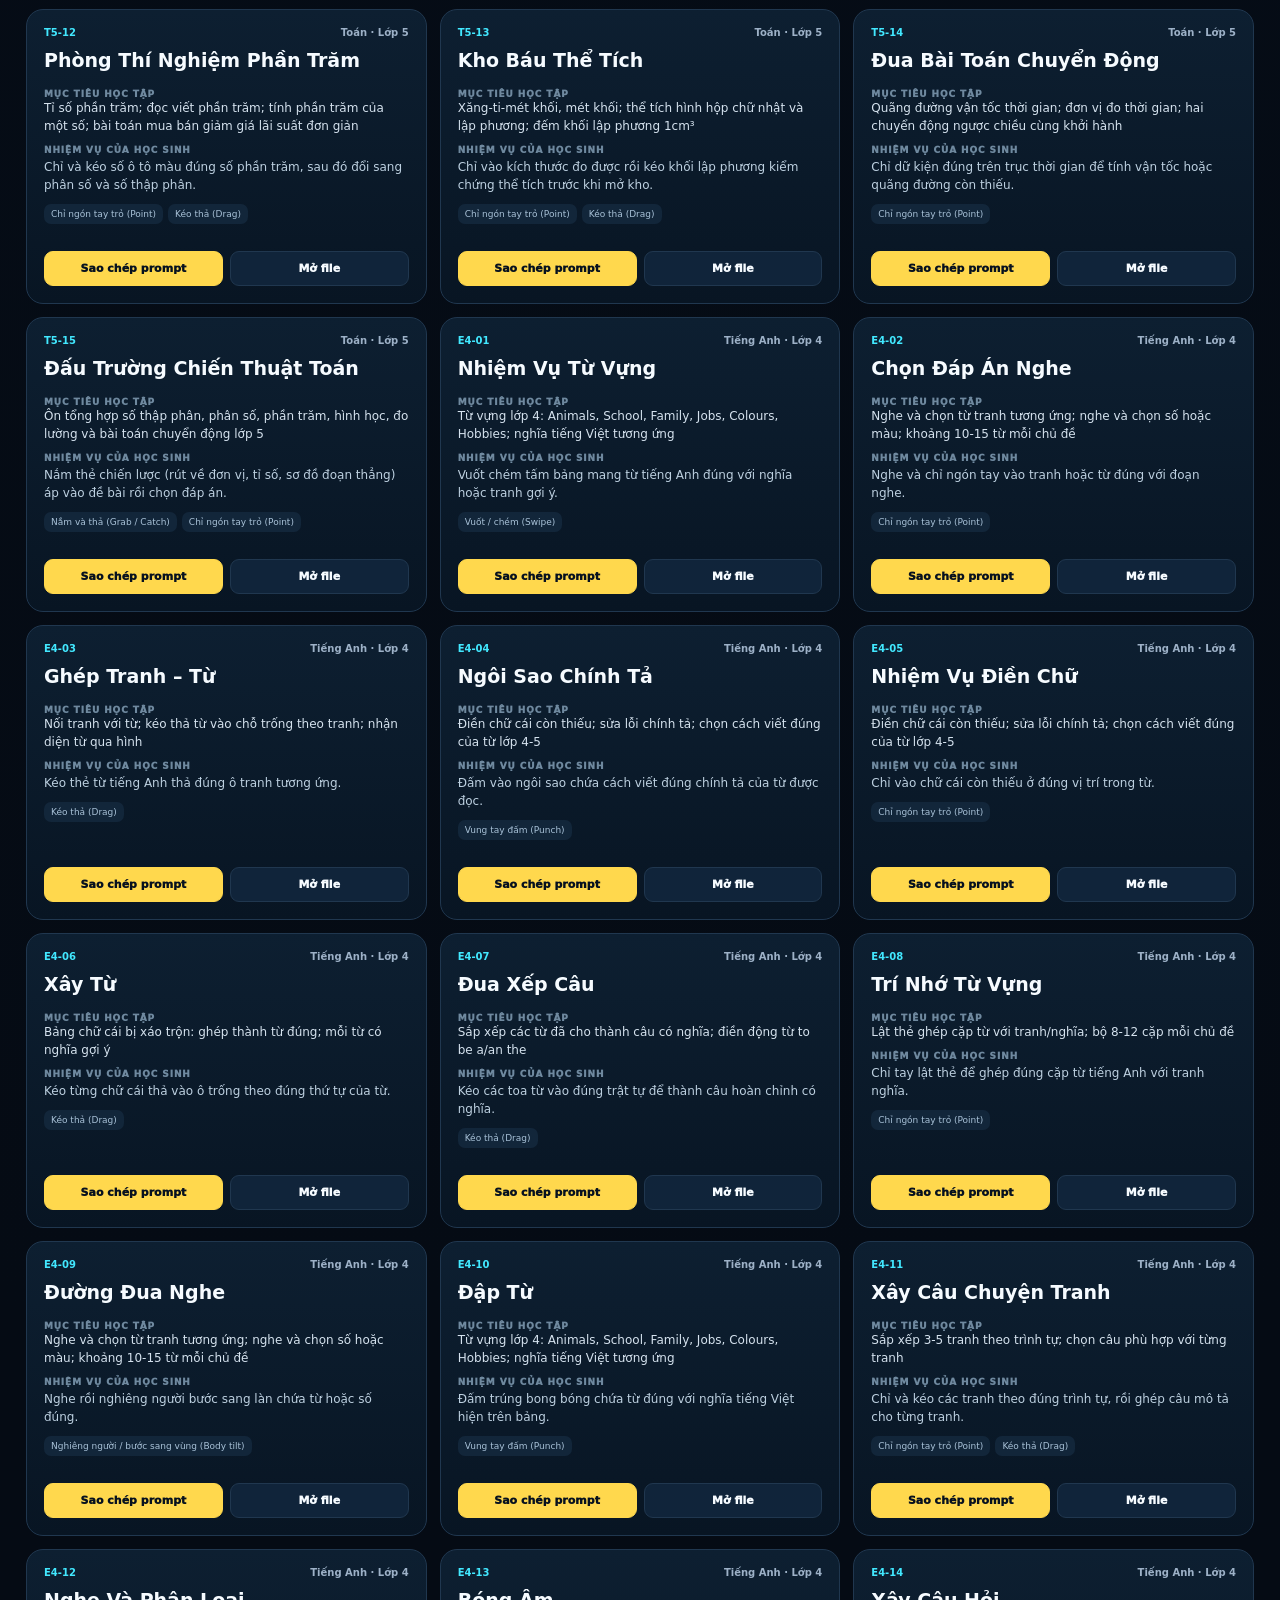
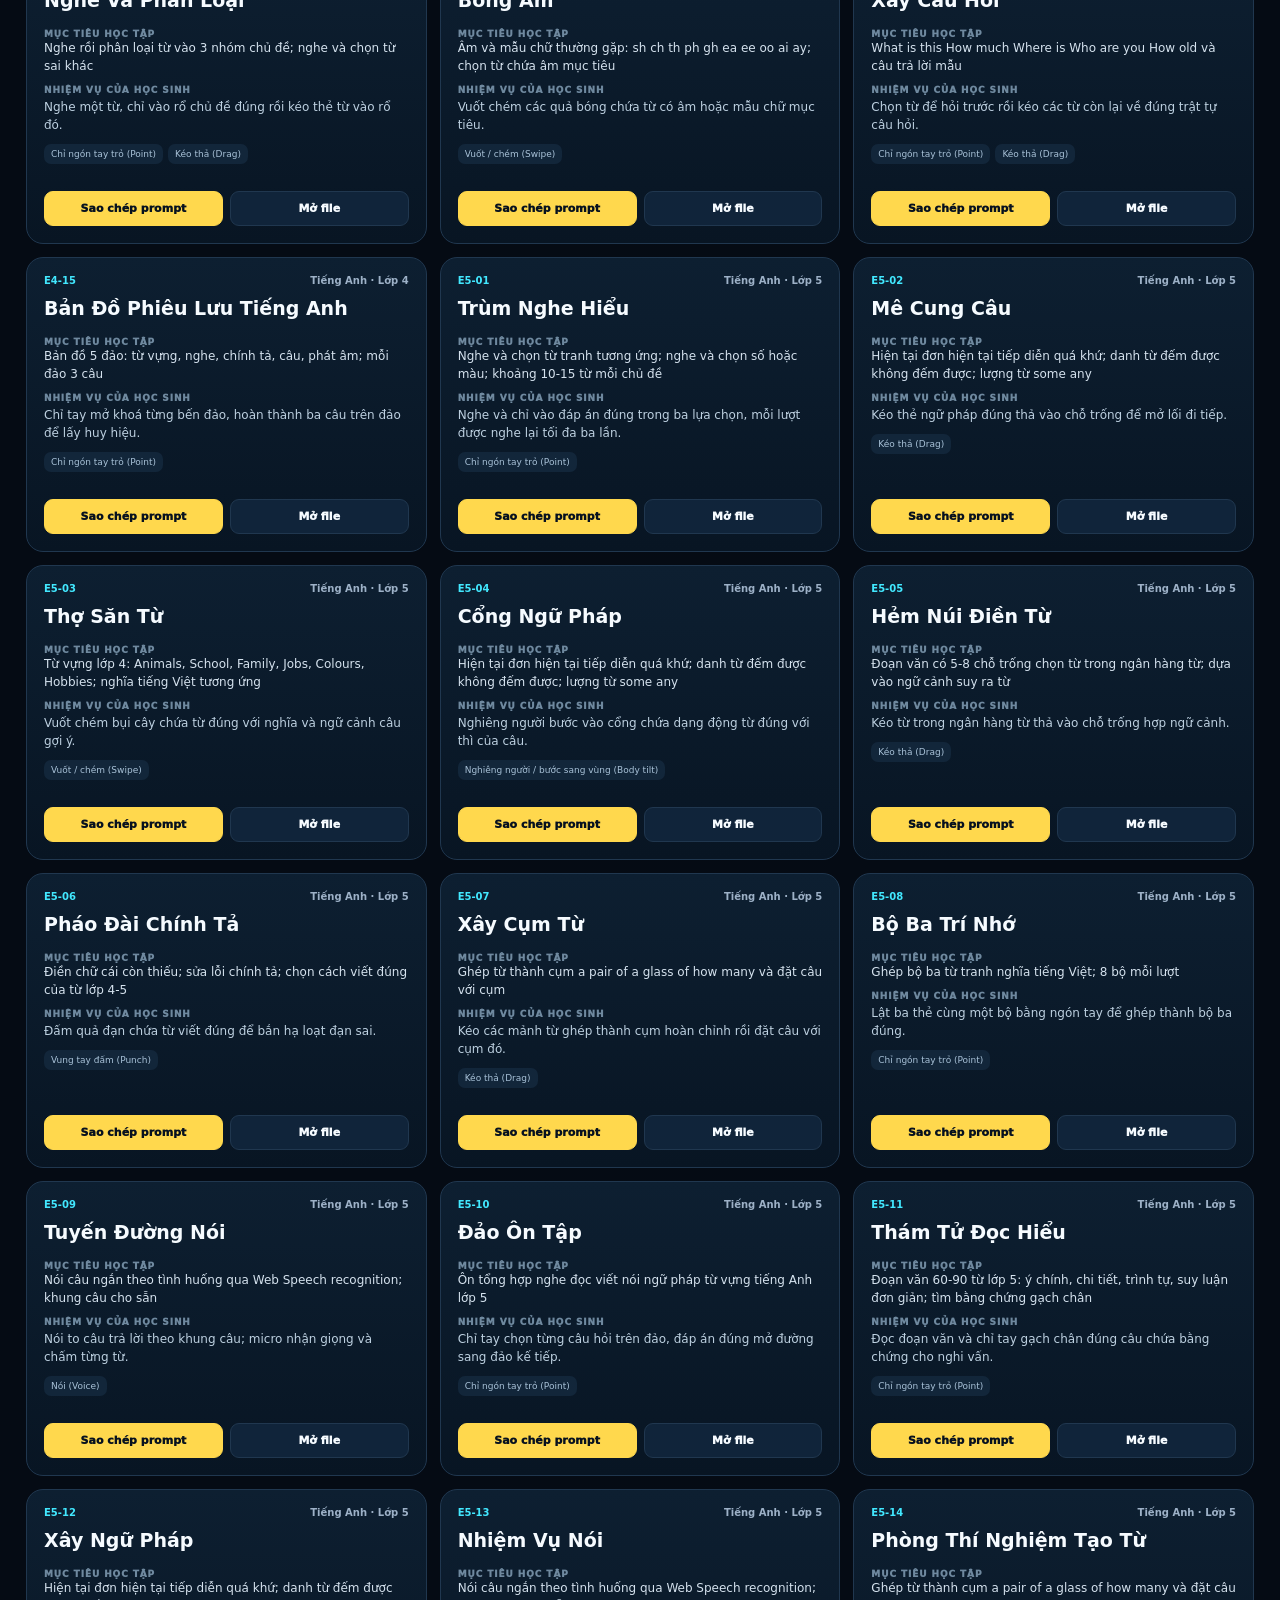
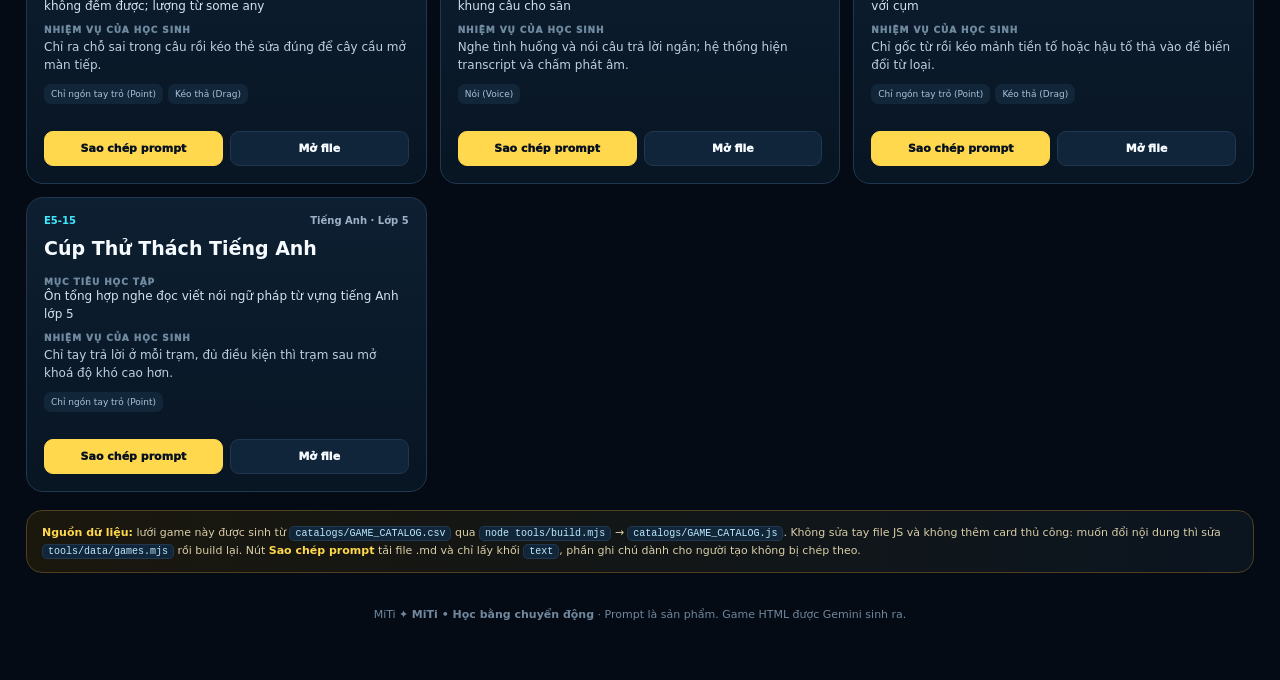
==== commit b51eb380: "feat: hop dong AR, quy dinh lop hoc, van dong to va cam giac arcade cho 85 prompt - Tach chuan AR ve" ====
--- a/index.html
+++ b/index.html
@@ -32,7 +32,7 @@
   <nav class="links">
     <a class="ghost" href="prompts/00-master-canvas-prompt.md">Master prompt</a>
     <a class="ghost" href="catalogs/GAME_CATALOG.md">Danh mục 85 game</a>
-    <a class="ghost" href="prompts/VARIANTS_325.md">325 biến thể</a>
+    <a class="ghost" href="prompts/VARIANTS_425.md">425 biến thể</a>
     <a class="ghost" href="prompts/BRAND_MITI.md">Chuẩn MiTi</a>
   </nav>
 </header>
@@ -62,7 +62,7 @@
       <div class="tinyStat"><strong id="realGames">—</strong><span>prompt game chuẩn</span></div>
       <div class="tinyStat"><strong id="legacyGames">—</strong><span>prompt legacy</span></div>
       <div class="tinyStat"><strong id="controlKinds">—</strong><span>kiểu điều khiển</span></div>
-      <div class="tinyStat"><strong>325</strong><span>biến thể (65 game)</span></div>
+      <div class="tinyStat"><strong>425</strong><span>biến thể (85 game × 5 kiểu)</span></div>
     </div>
   </aside>
 </section>
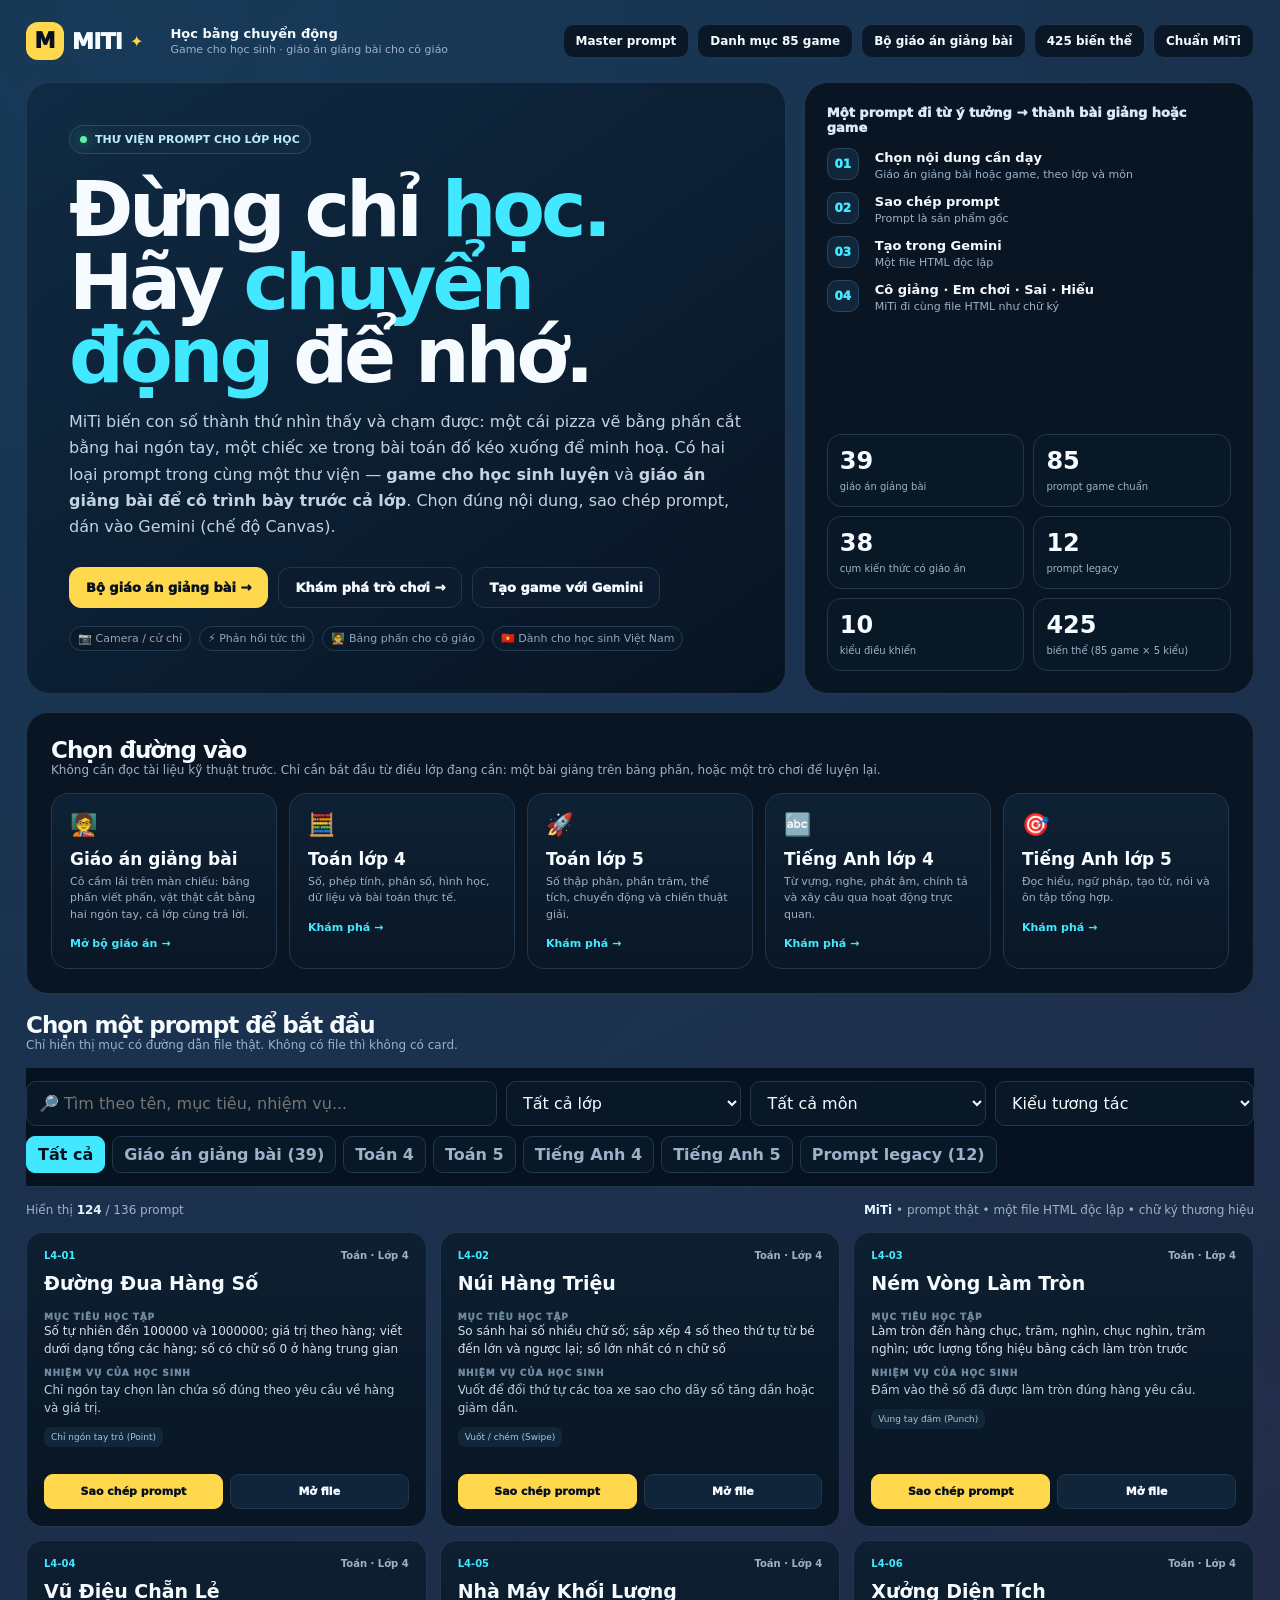
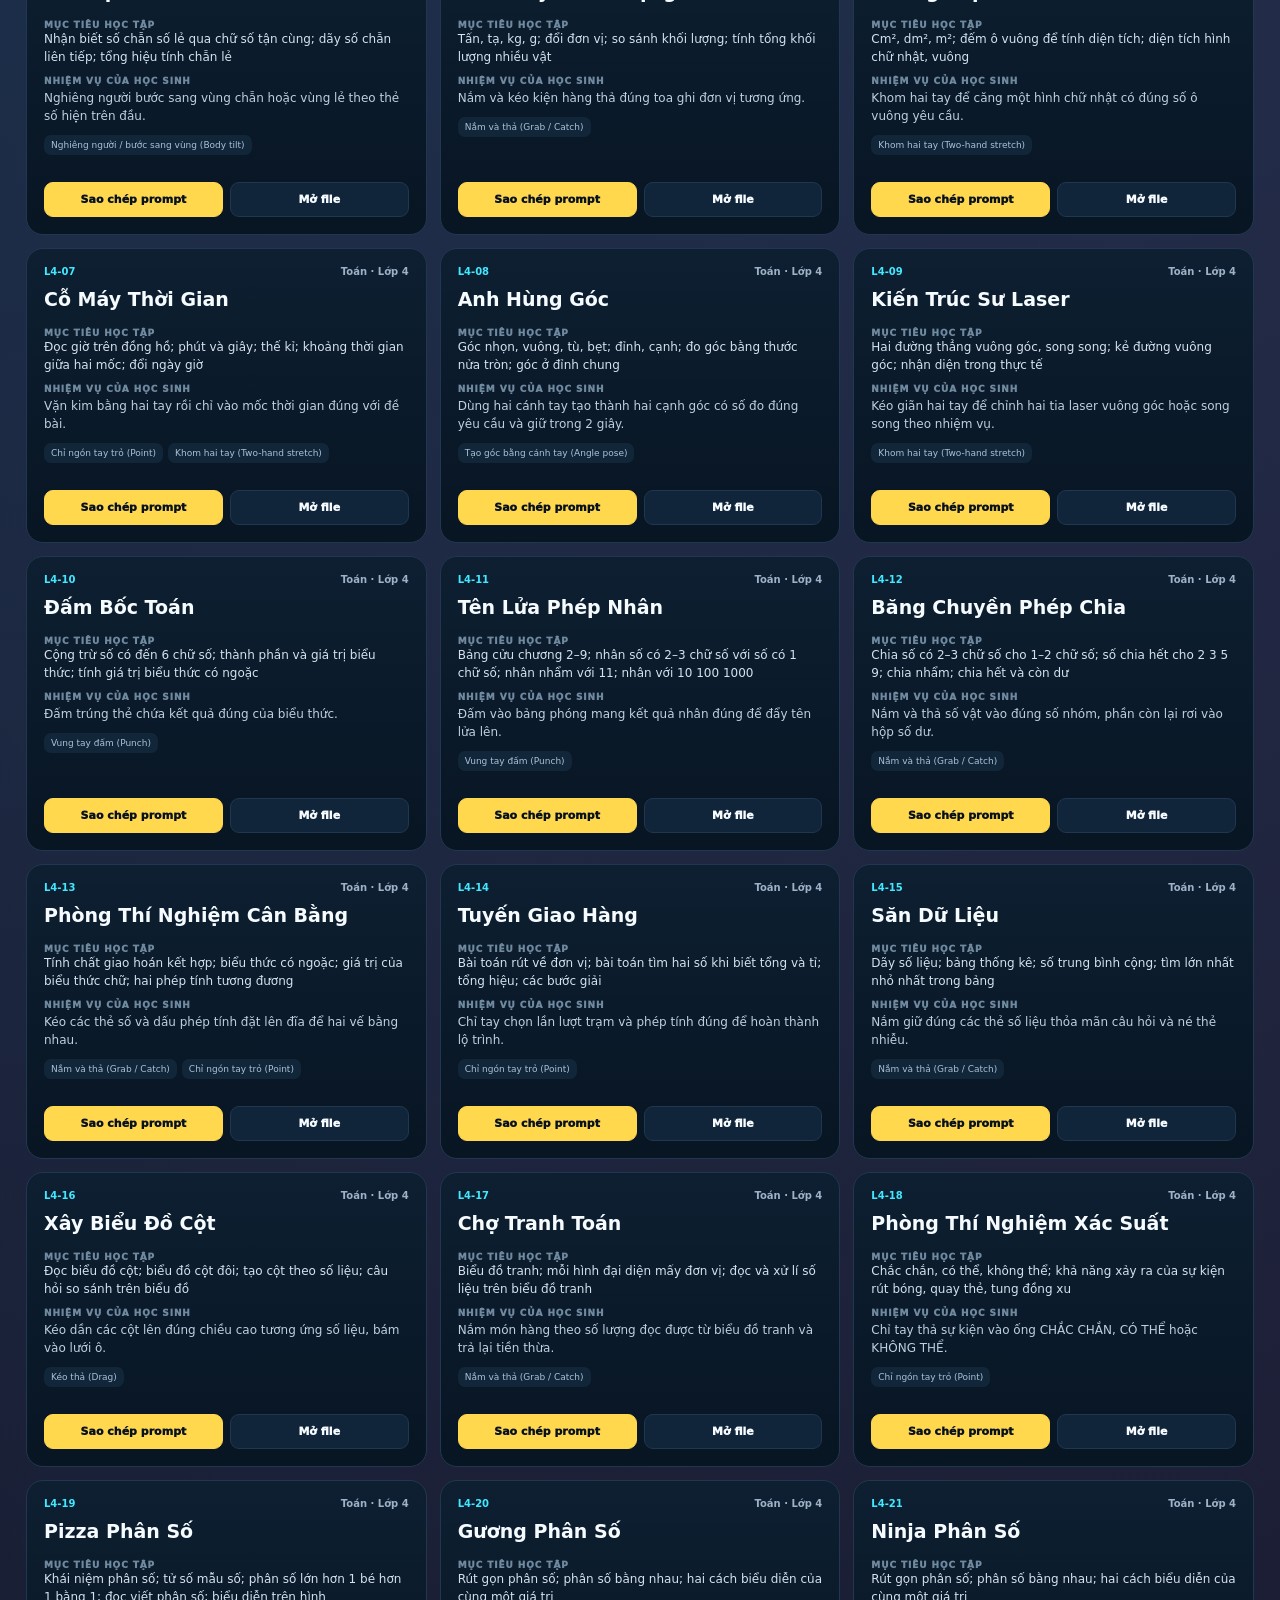
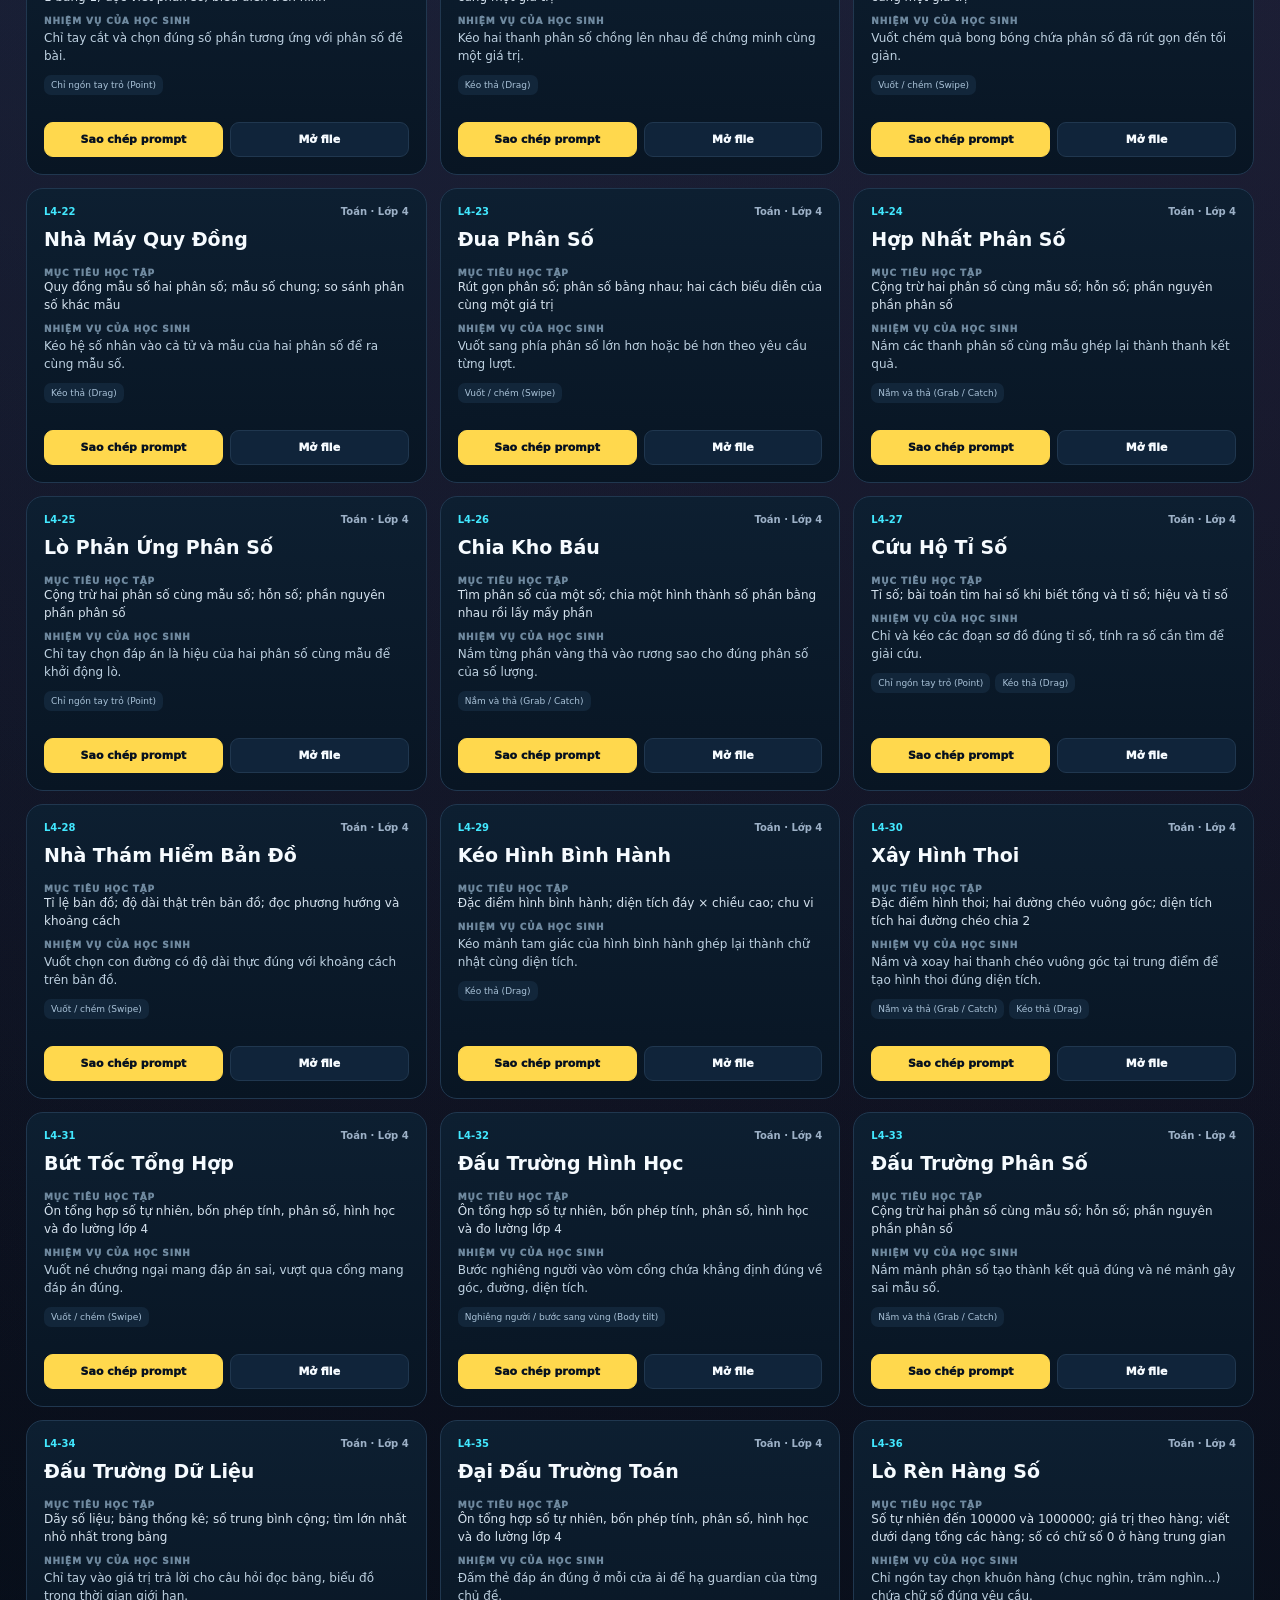
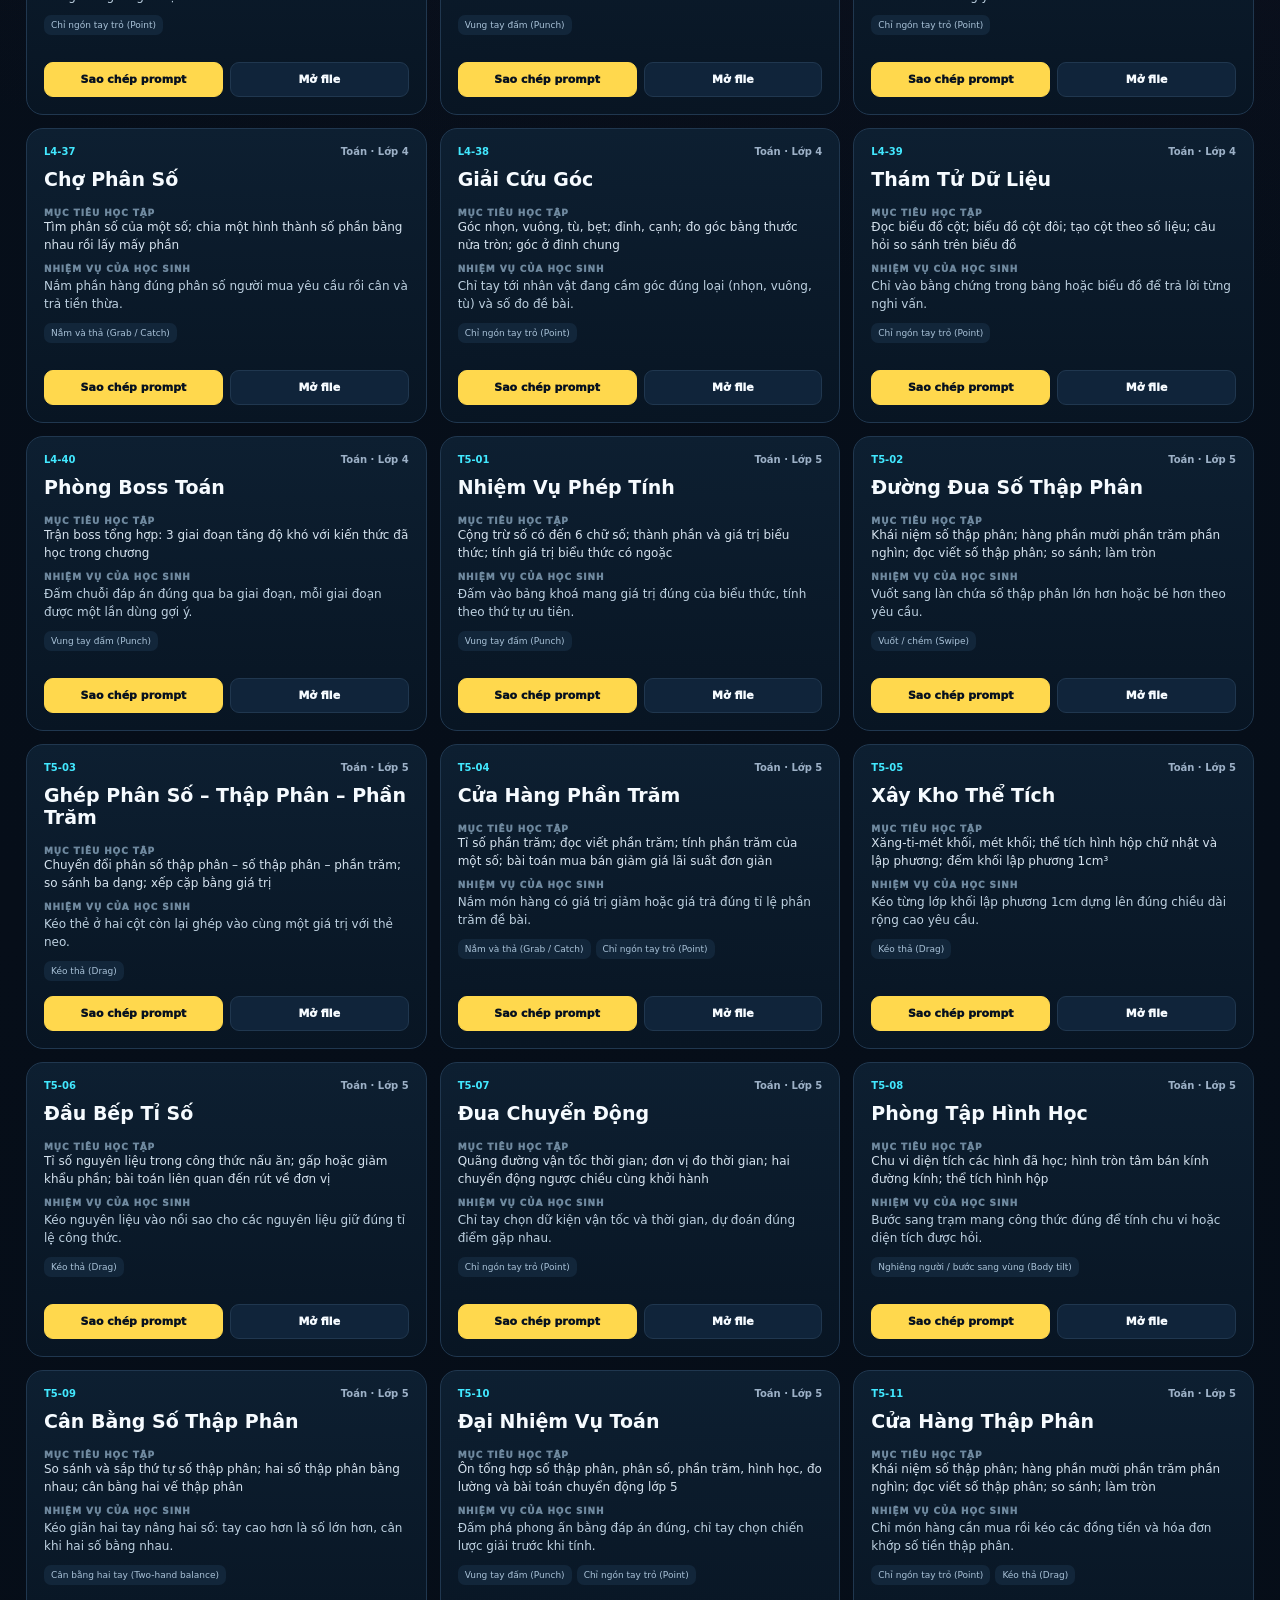
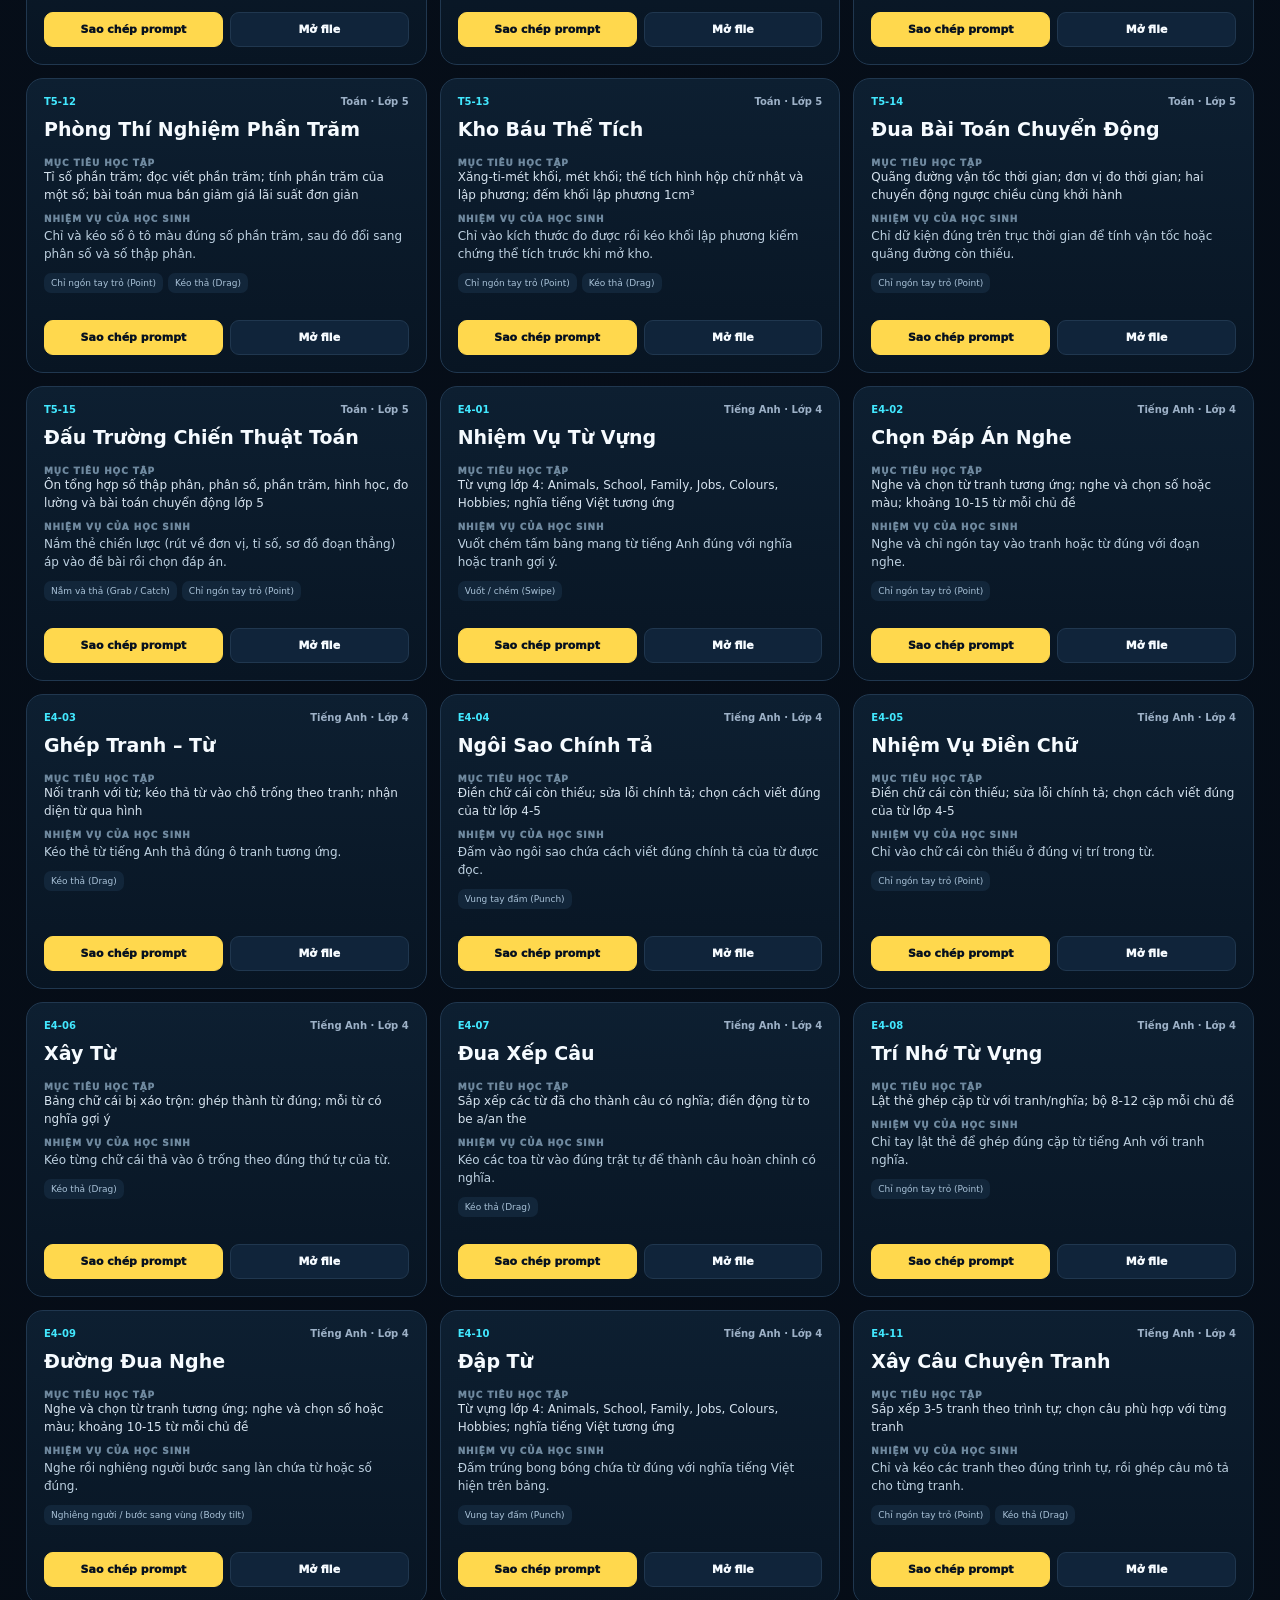
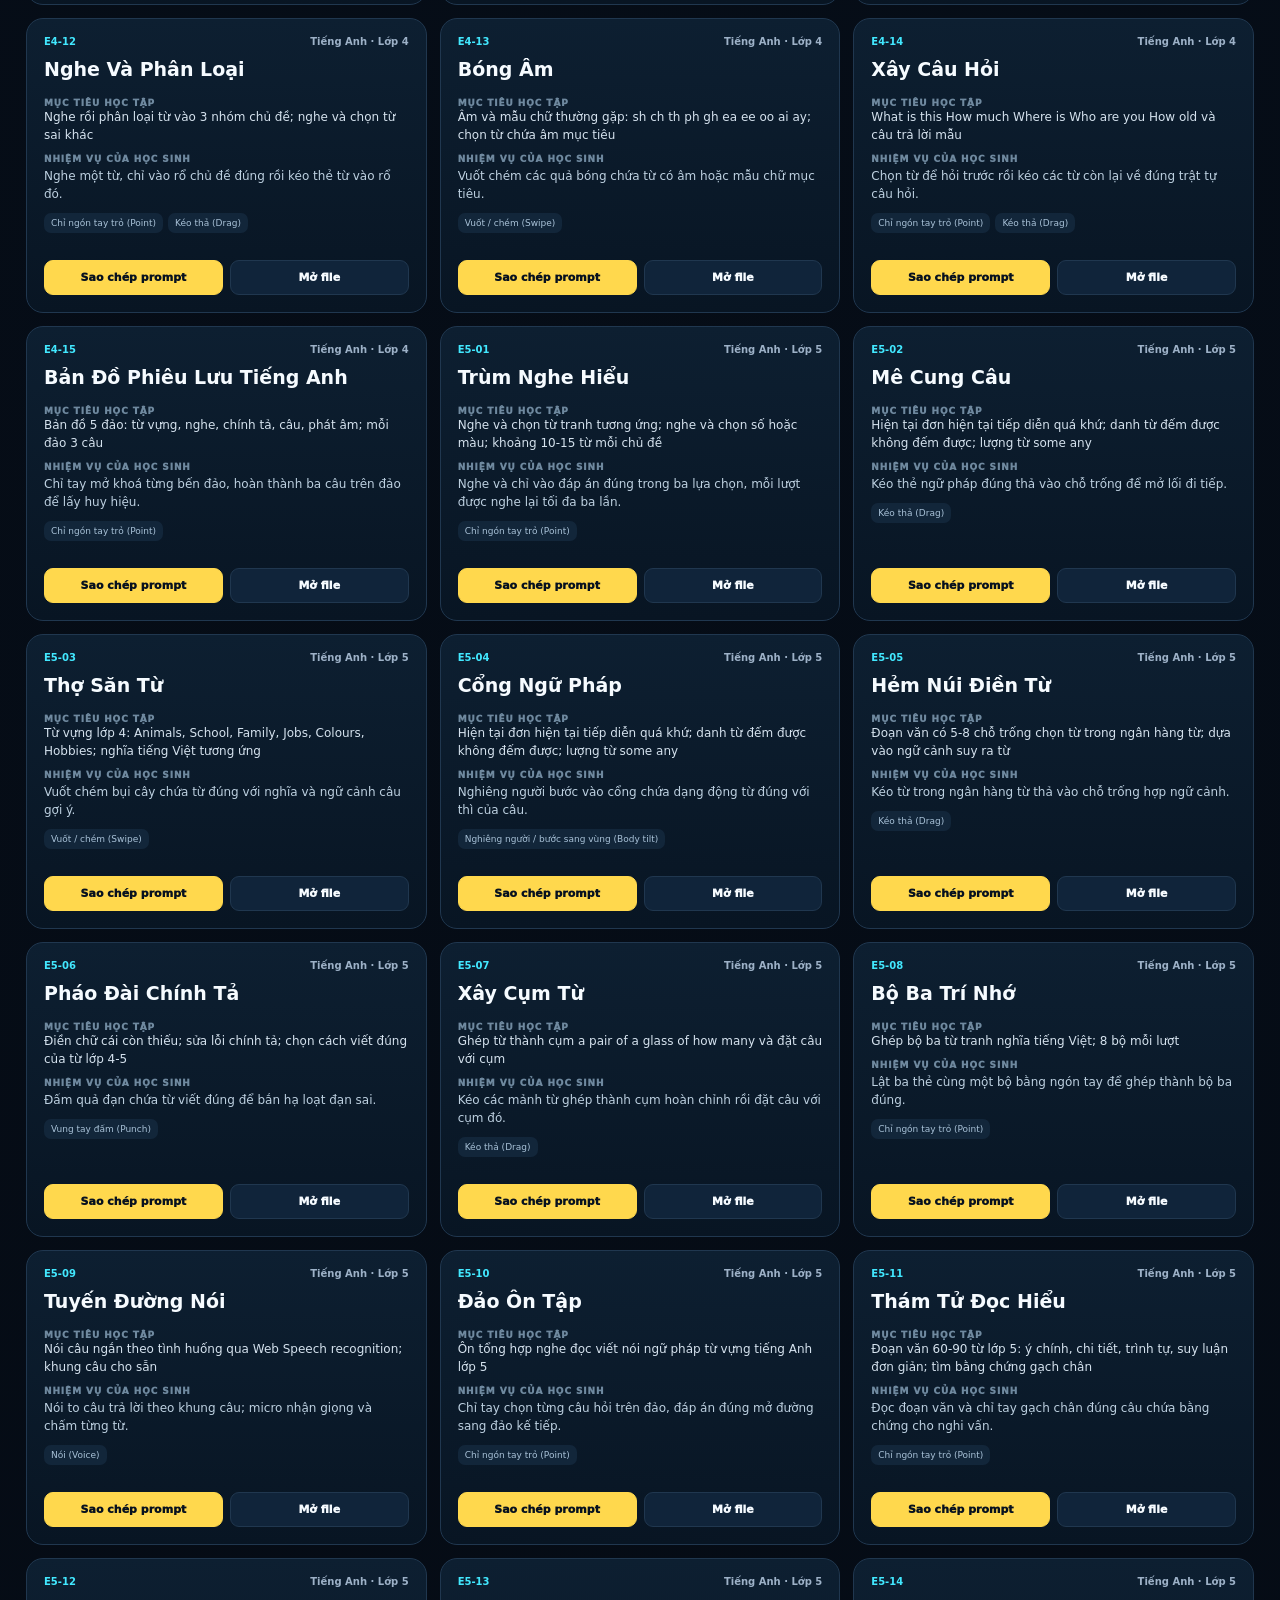
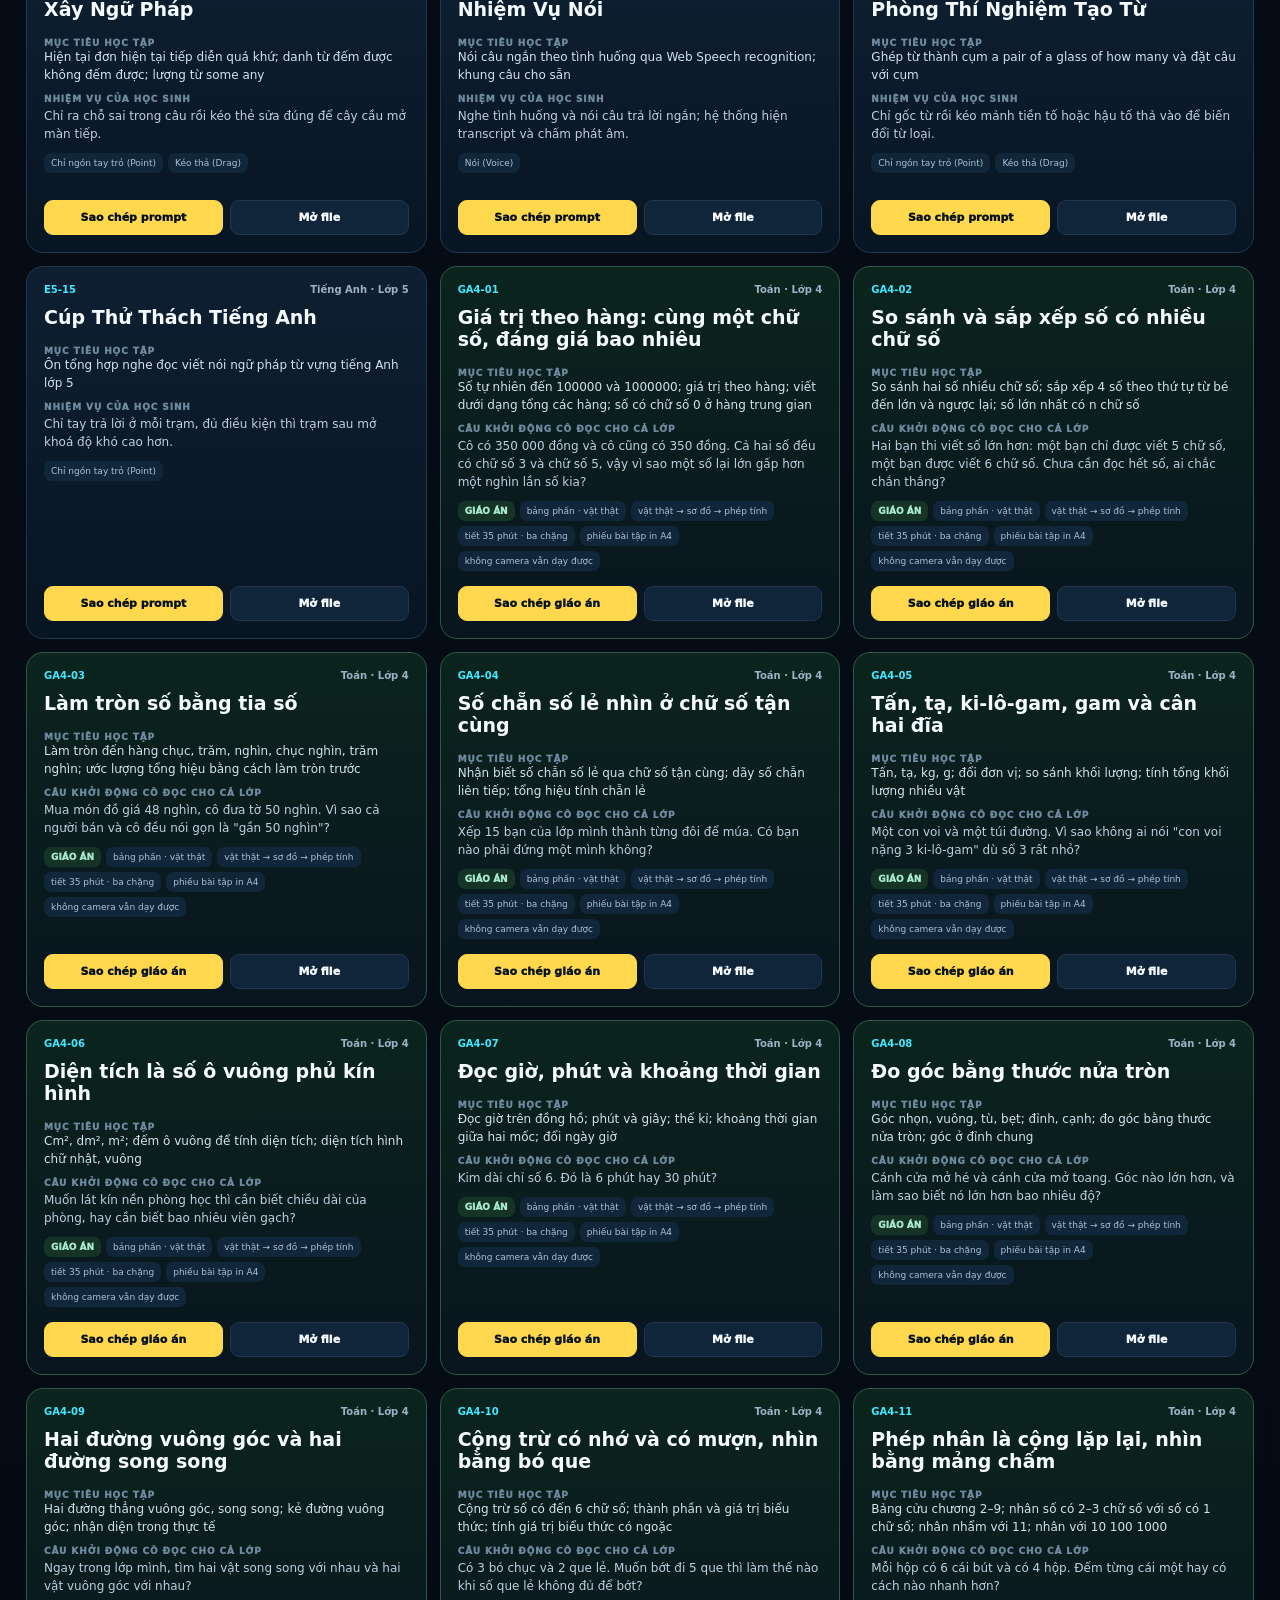
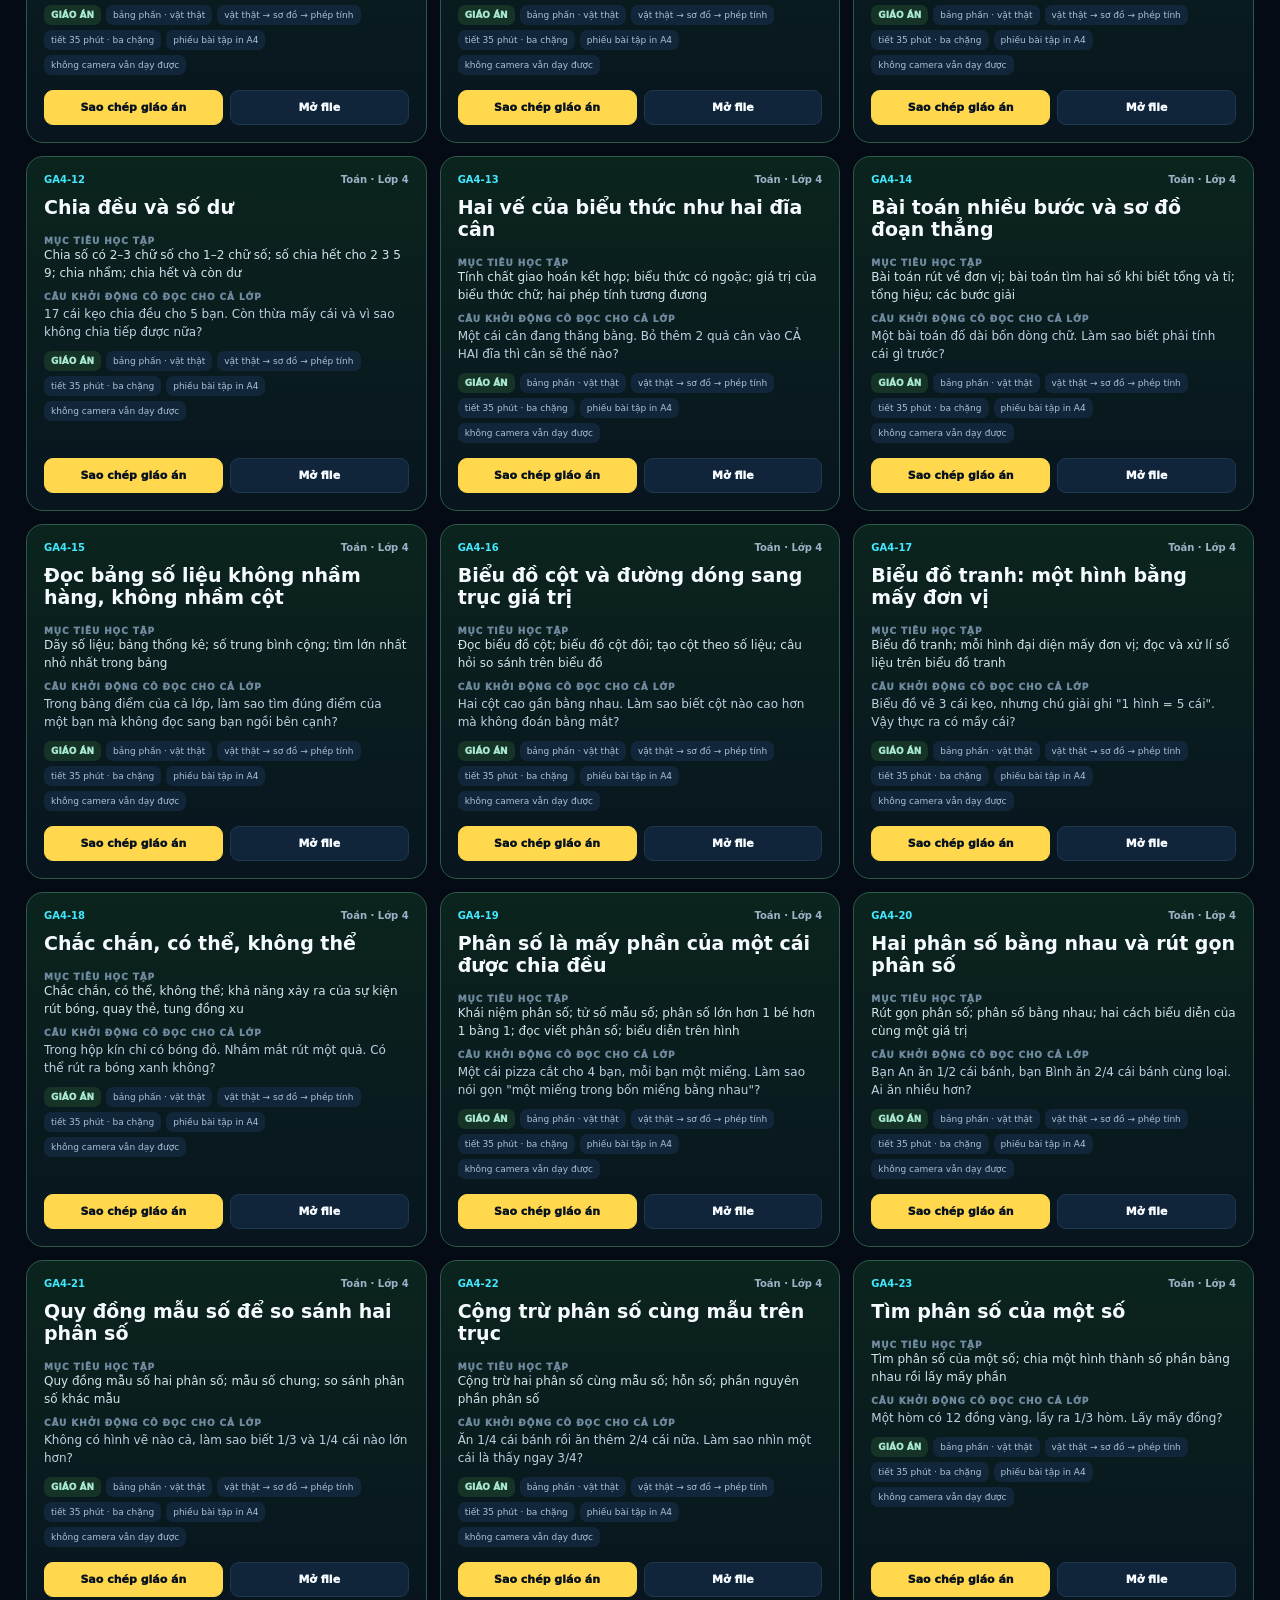
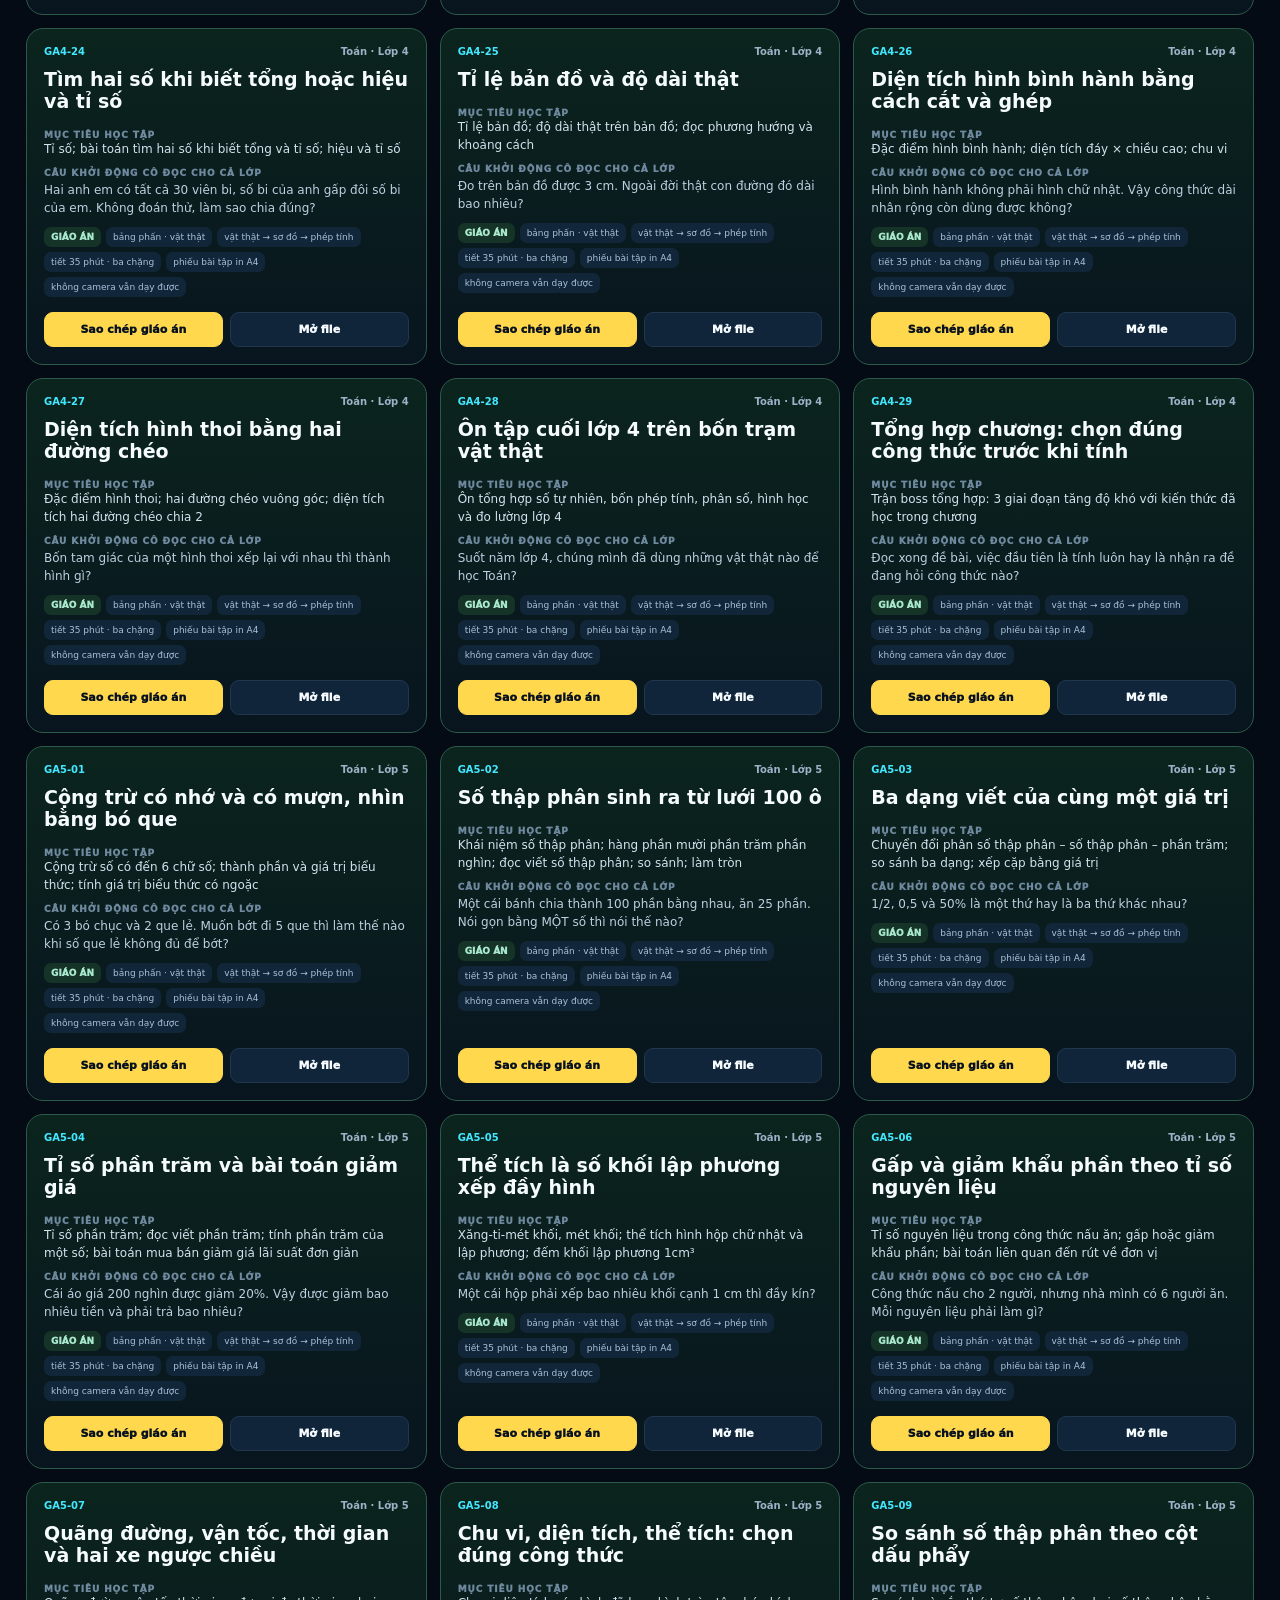
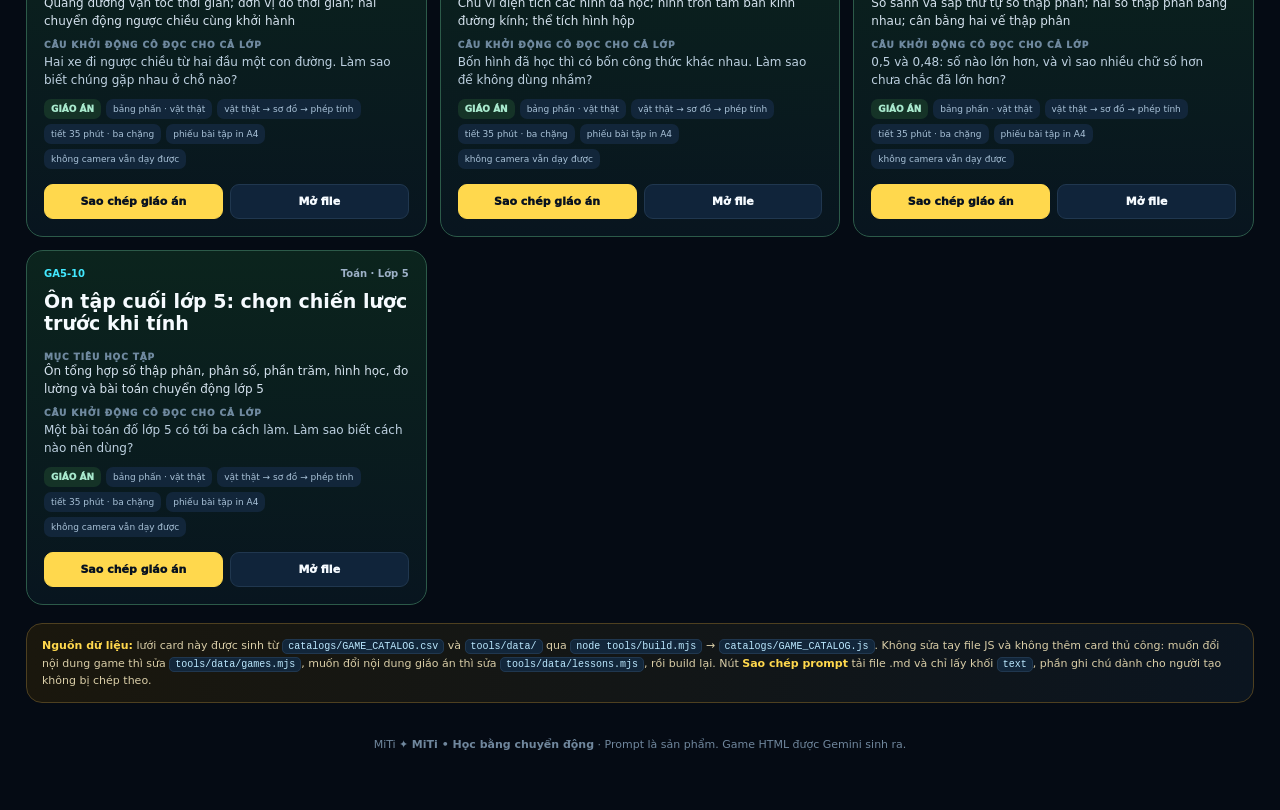
==== commit e23d8443: "feat: 39 giao an nay dang len dashboard - them tab Giao an giang bai va card giong game Khaosat: pro" ====
--- a/index.html
+++ b/index.html
@@ -4,7 +4,7 @@
 <meta charset="utf-8">
 <meta name="viewport" content="width=device-width,initial-scale=1">
 <title>MiTi — Học bằng chuyển động</title>
-<meta name="description" content="MiTi — thư viện prompt game giáo dục: chọn thử thách, sao chép prompt, tạo game và học bằng chuyển động.">
+<meta name="description" content="MiTi — thư viện prompt cho lớp học Việt Nam: game cho học sinh luyện tập và giáo án giảng bài bằng bảng phấn cho cô giáo. Chọn nội dung, sao chép prompt, tạo trong Gemini Canvas.">
 <style>
 :root{--bg:#06101d;--panel:#0c1a2b;--panel2:#10243a;--text:#f6fbff;--muted:#9db1c7;--line:#20374f;--brand:#ffd84d;--cyan:#42e8ff;--pink:#ff5ca8;--green:#5df0a5}
 *{box-sizing:border-box}html{scroll-behavior:smooth}body{margin:0;color:var(--text);font-family:Inter,system-ui,-apple-system,Segoe UI,sans-serif;background:
@@ -13,12 +13,13 @@
 linear-gradient(180deg,#07111e,#050b14 75%);min-height:100vh}a{color:inherit;text-decoration:none}button,input,select{font:inherit}
 .wrap{max-width:1320px;margin:auto;padding:22px 26px 60px}.top{display:flex;justify-content:space-between;align-items:center;gap:18px}.brand{display:flex;align-items:center;gap:12px}.brandmark{display:flex;align-items:center;gap:8px}.mark{width:38px;height:38px;border-radius:12px;background:var(--brand);display:grid;place-items:center;color:#07111f;font-weight:1000;font-size:21px}.wordmark{font-weight:1000;font-size:22px;letter-spacing:-.5px}.star{color:var(--brand);font-size:16px}.brandcopy{border-left:1px solid var(--line);padding-left:14px}.brandcopy b{display:block;font-size:13px}.brandcopy span{display:block;color:var(--muted);font-size:11px;margin-top:2px}.links{display:flex;gap:8px;flex-wrap:wrap}.ghost{border:1px solid var(--line);background:#091727;padding:9px 12px;border-radius:11px;font-size:12px;font-weight:800}.ghost:hover{border-color:var(--cyan)}
 .hero{margin-top:22px;display:grid;grid-template-columns:1.35fr .8fr;gap:18px}.heroMain,.heroSide{border:1px solid var(--line);border-radius:24px;overflow:hidden}.heroMain{padding:42px;background:linear-gradient(145deg,rgba(15,42,67,.94),rgba(8,19,33,.98));position:relative}.eyebrow{display:inline-flex;gap:8px;align-items:center;padding:7px 10px;border-radius:999px;background:#102b42;border:1px solid #264a67;color:#bce9ff;font-size:11px;font-weight:900}.dot{width:7px;height:7px;border-radius:50%;background:var(--green);box-shadow:0 0 16px var(--green)}.hero h1{font-size:clamp(42px,6vw,78px);line-height:.95;letter-spacing:-4px;margin:20px 0 16px;max-width:820px}.hero h1 em{font-style:normal;color:var(--cyan)}.hero p{max-width:760px;color:#c4d3e2;font-size:16px;line-height:1.65;margin:0}.heroActions{display:flex;gap:10px;flex-wrap:wrap;margin-top:26px}.cta{display:inline-flex;align-items:center;justify-content:center;gap:8px;padding:12px 16px;border-radius:12px;font-weight:1000;font-size:13px;border:1px solid var(--line)}.cta.primary{background:var(--brand);color:#07111f;border-color:var(--brand)}.cta.secondary{background:#0c1c2e}.micro{display:flex;gap:8px;align-items:center;flex-wrap:wrap;margin-top:18px;color:#8fa7bd;font-size:11px}.pill{border:1px solid #203d56;background:#0b1a2b;padding:5px 8px;border-radius:999px}.heroSide{background:#0a1523;padding:22px;display:flex;flex-direction:column;justify-content:space-between}.sideTitle{font-size:13px;font-weight:1000;color:#d9eaf8}.flow{display:grid;gap:10px;margin-top:12px}.step{display:grid;grid-template-columns:38px 1fr;gap:10px;align-items:center}.num{width:32px;height:32px;border-radius:10px;background:#11263a;border:1px solid #264560;display:grid;place-items:center;font-size:12px;font-weight:1000;color:var(--cyan)}.step b{font-size:13px}.step span{display:block;color:var(--muted);font-size:11px;margin-top:2px}.sideStats{display:grid;grid-template-columns:1fr 1fr;gap:9px;margin-top:22px}.tinyStat{border:1px solid var(--line);background:#091827;border-radius:14px;padding:12px}.tinyStat strong{font-size:24px;display:block}.tinyStat span{font-size:10px;color:var(--muted)}
-.choose{margin-top:18px;border:1px solid var(--line);border-radius:22px;background:#091522;padding:24px}.sectionHead{display:flex;align-items:end;justify-content:space-between;gap:14px;margin-bottom:16px}.sectionHead h2{margin:0;font-size:23px;letter-spacing:-1px}.sectionHead p{margin:0;color:var(--muted);font-size:12px}.routes{display:grid;grid-template-columns:repeat(4,1fr);gap:12px}.route{border:1px solid var(--line);background:linear-gradient(180deg,#0e2134,#0a1726);border-radius:17px;padding:18px;cursor:pointer;transition:.18s}.route:hover{transform:translateY(-2px);border-color:#356784}.route .icon{font-size:22px}.route h3{margin:12px 0 5px;font-size:17px}.route p{margin:0;color:var(--muted);font-size:11px;line-height:1.5}.route strong{display:block;margin-top:14px;color:var(--cyan);font-size:11px}
+.choose{margin-top:18px;border:1px solid var(--line);border-radius:22px;background:#091522;padding:24px}.sectionHead{display:flex;align-items:end;justify-content:space-between;gap:14px;margin-bottom:16px}.sectionHead h2{margin:0;font-size:23px;letter-spacing:-1px}.sectionHead p{margin:0;color:var(--muted);font-size:12px}.routes{display:grid;grid-template-columns:repeat(auto-fit,minmax(196px,1fr));gap:12px}.route{border:1px solid var(--line);background:linear-gradient(180deg,#0e2134,#0a1726);border-radius:17px;padding:18px;cursor:pointer;transition:.18s}.route:hover{transform:translateY(-2px);border-color:#356784}.route .icon{font-size:22px}.route h3{margin:12px 0 5px;font-size:17px}.route p{margin:0;color:var(--muted);font-size:11px;line-height:1.5}.route strong{display:block;margin-top:14px;color:var(--cyan);font-size:11px}
 .library{margin-top:18px}.toolbar{position:sticky;top:0;z-index:5;background:rgba(6,16,29,.94);backdrop-filter:blur(14px);padding:13px 0;border-bottom:1px solid var(--line);margin-bottom:16px}.filters{display:grid;grid-template-columns:2fr 1fr 1fr 1.1fr;gap:9px}.input,.select{width:100%;background:#091827;color:var(--text);border:1px solid var(--line);border-radius:10px;padding:11px 12px;outline:none}.input:focus,.select:focus{border-color:var(--cyan)}.tabs{display:flex;gap:7px;overflow:auto;margin-top:10px}.tab{white-space:nowrap;cursor:pointer;padding:8px 11px;border-radius:9px;border:1px solid var(--line);color:var(--muted);background:#091827;font-weight:800}.tab.active{background:var(--cyan);color:#07111f;border-color:var(--cyan)}
 .libraryMeta{display:flex;justify-content:space-between;gap:15px;align-items:center;color:var(--muted);font-size:12px;margin:15px 0}.libraryMeta b{color:#dff7ff}.grid{display:grid;grid-template-columns:repeat(3,minmax(0,1fr));gap:13px}.card{background:linear-gradient(180deg,#0d1f31,#081523);border:1px solid var(--line);border-radius:17px;padding:17px;display:flex;flex-direction:column;min-height:295px;transition:.18s}.card:hover{transform:translateY(-2px);border-color:#355b76}.badge{display:flex;justify-content:space-between;gap:8px;color:var(--muted);font-size:10px;font-weight:900}.badge strong{color:var(--cyan)}.card h3{margin:11px 0 8px;font-size:19px}.label{font-size:9px;text-transform:uppercase;letter-spacing:.1em;color:#6f899f;font-weight:1000;margin-top:10px}.objective,.mission{font-size:12px;line-height:1.5}.objective{color:#d5e2ee}.mission{color:#bdd0e0;margin-top:3px}.chips{display:flex;flex-wrap:wrap;gap:5px;margin-top:10px}.chip{font-size:9px;padding:5px 7px;border-radius:7px;background:#12263a;color:#a9c2d8}.actions{display:flex;gap:7px;margin-top:auto;padding-top:15px}.action{flex:1;text-align:center;padding:10px;border-radius:9px;font-size:11px;font-weight:1000;border:1px solid var(--line)}.primary{background:var(--brand);color:#07111f;border-color:var(--brand)}.secondary{background:#10243a}.empty{padding:50px;text-align:center;color:var(--muted);border:1px dashed var(--line);border-radius:15px;grid-column:1/-1}
 .note{margin-top:18px;border:1px solid #4e4020;background:linear-gradient(90deg,#1a170d,#0b1520);border-radius:16px;padding:13px 15px;color:#d9cda7;font-size:11px;line-height:1.55}.note b{color:var(--brand)}
 .note code{background:#12263a;border:1px solid var(--line);border-radius:5px;padding:1px 5px;font-size:10px;color:#bce9ff}
 .action[disabled]{opacity:.65;cursor:default}
+.card.lesson{background:linear-gradient(180deg,#0b241d,#08151f);border-color:#2c5a49}.chip.kind{background:#153327;color:#a8e9cd;font-weight:1000}
 footer{padding:35px 0 0;color:#70879d;text-align:center;font-size:11px}@media(max-width:1050px){.hero{grid-template-columns:1fr}.routes{grid-template-columns:repeat(2,1fr)}.grid{grid-template-columns:repeat(2,1fr)}}@media(max-width:700px){.wrap{padding:16px 14px 45px}.top{align-items:flex-start;flex-direction:column}.brandcopy{display:none}.links{width:100%}.heroMain{padding:25px}.hero h1{letter-spacing:-2.5px}.filters{grid-template-columns:1fr 1fr}.filters .input{grid-column:1/-1}.routes{grid-template-columns:1fr}.grid{grid-template-columns:1fr}.sectionHead,.libraryMeta{align-items:flex-start;flex-direction:column}}
 </style>
 </head>
@@ -27,11 +28,12 @@
 <header class="top">
   <div class="brand">
     <div class="brandmark"><div class="mark">M</div><div class="wordmark">MiTi</div><div class="star">✦</div></div>
-    <div class="brandcopy"><b>Học bằng chuyển động</b><span>Thư viện prompt game giáo dục</span></div>
+    <div class="brandcopy"><b>Học bằng chuyển động</b><span>Game cho học sinh · giáo án giảng bài cho cô giáo</span></div>
   </div>
   <nav class="links">
     <a class="ghost" href="prompts/00-master-canvas-prompt.md">Master prompt</a>
     <a class="ghost" href="catalogs/GAME_CATALOG.md">Danh mục 85 game</a>
+    <a class="ghost" href="prompts/giao-an/README.md">Bộ giáo án giảng bài</a>
     <a class="ghost" href="prompts/VARIANTS_425.md">425 biến thể</a>
     <a class="ghost" href="prompts/BRAND_MITI.md">Chuẩn MiTi</a>
   </nav>
@@ -39,27 +41,30 @@
 
 <section class="hero">
   <div class="heroMain">
-    <span class="eyebrow"><span class="dot"></span> THƯ VIỆN GAME GIÁO DỤC</span>
+    <span class="eyebrow"><span class="dot"></span> THƯ VIỆN PROMPT CHO LỚP HỌC</span>
     <h1>Đừng chỉ <em>học.</em><br>Hãy <em>chuyển động</em> để nhớ.</h1>
-    <p>MiTi biến kiến thức thành những thử thách ngắn, trực quan và có phản hồi. Anh chọn đúng nội dung, sao chép prompt, tạo game trong Gemini — rồi để học sinh học bằng chính hành động của mình.</p>
+    <p>MiTi biến con số thành thứ nhìn thấy và chạm được: một cái pizza vẽ bằng phấn cắt bằng hai ngón tay, một chiếc xe trong bài toán đố kéo xuống để minh hoạ. Có hai loại prompt trong cùng một thư viện — <b>game cho học sinh luyện</b> và <b>giáo án giảng bài để cô trình bày trước cả lớp</b>. Chọn đúng nội dung, sao chép prompt, dán vào Gemini (chế độ Canvas).</p>
     <div class="heroActions">
-      <a class="cta primary" href="#library">Khám phá trò chơi →</a>
+      <a class="cta primary" href="#library" data-jump="lesson">Bộ giáo án giảng bài →</a>
+      <a class="cta secondary" href="#library">Khám phá trò chơi →</a>
       <a class="cta secondary" href="prompts/00-master-canvas-prompt.md">Tạo game với Gemini</a>
     </div>
-    <div class="micro"><span class="pill">📷 Camera / cử chỉ</span><span class="pill">⚡ Phản hồi tức thì</span><span class="pill">🇻🇳 Dành cho học sinh Việt Nam</span></div>
+    <div class="micro"><span class="pill">📷 Camera / cử chỉ</span><span class="pill">⚡ Phản hồi tức thì</span><span class="pill">🧑‍🏫 Bảng phấn cho cô giáo</span><span class="pill">🇻🇳 Dành cho học sinh Việt Nam</span></div>
   </div>
   <aside class="heroSide">
     <div>
-      <div class="sideTitle">Một prompt đi từ ý tưởng → thành game</div>
+      <div class="sideTitle">Một prompt đi từ ý tưởng → thành bài giảng hoặc game</div>
       <div class="flow">
-        <div class="step"><div class="num">01</div><div><b>Chọn thử thách</b><span>Theo lớp và môn học</span></div></div>
+        <div class="step"><div class="num">01</div><div><b>Chọn nội dung cần dạy</b><span>Giáo án giảng bài hoặc game, theo lớp và môn</span></div></div>
         <div class="step"><div class="num">02</div><div><b>Sao chép prompt</b><span>Prompt là sản phẩm gốc</span></div></div>
-        <div class="step"><div class="num">03</div><div><b>Tạo game trong Gemini</b><span>Game HTML độc lập</span></div></div>
-        <div class="step"><div class="num">04</div><div><b>Chơi · Sai · Hiểu · Nhớ</b><span>MiTi đi cùng game như chữ ký</span></div></div>
+        <div class="step"><div class="num">03</div><div><b>Tạo trong Gemini</b><span>Một file HTML độc lập</span></div></div>
+        <div class="step"><div class="num">04</div><div><b>Cô giảng · Em chơi · Sai · Hiểu</b><span>MiTi đi cùng file HTML như chữ ký</span></div></div>
       </div>
     </div>
     <div class="sideStats">
+      <div class="tinyStat"><strong id="lessonPlans">—</strong><span>giáo án giảng bài</span></div>
       <div class="tinyStat"><strong id="realGames">—</strong><span>prompt game chuẩn</span></div>
+      <div class="tinyStat"><strong id="lessonClusters">—</strong><span>cụm kiến thức có giáo án</span></div>
       <div class="tinyStat"><strong id="legacyGames">—</strong><span>prompt legacy</span></div>
       <div class="tinyStat"><strong id="controlKinds">—</strong><span>kiểu điều khiển</span></div>
       <div class="tinyStat"><strong>425</strong><span>biến thể (85 game × 5 kiểu)</span></div>
@@ -68,8 +73,9 @@
 </section>
 
 <section class="choose">
-  <div class="sectionHead"><div><h2>Chọn đường vào</h2><p>Không cần đọc tài liệu kỹ thuật trước. Chỉ cần bắt đầu từ điều học sinh đang cần luyện.</p></div></div>
+  <div class="sectionHead"><div><h2>Chọn đường vào</h2><p>Không cần đọc tài liệu kỹ thuật trước. Chỉ cần bắt đầu từ điều lớp đang cần: một bài giảng trên bảng phấn, hoặc một trò chơi để luyện lại.</p></div></div>
   <div class="routes">
+    <a class="route" href="#library" data-jump="lesson"><div class="icon">🧑‍🏫</div><h3>Giáo án giảng bài</h3><p>Cô cầm lái trên màn chiếu: bảng phấn viết phấn, vật thật cắt bằng hai ngón tay, cả lớp cùng trả lời.</p><strong>Mở bộ giáo án →</strong></a>
     <a class="route" href="#library" data-jump="grade4"><div class="icon">🧮</div><h3>Toán lớp 4</h3><p>Số, phép tính, phân số, hình học, dữ liệu và bài toán thực tế.</p><strong>Khám phá →</strong></a>
     <a class="route" href="#library" data-jump="grade5"><div class="icon">🚀</div><h3>Toán lớp 5</h3><p>Số thập phân, phần trăm, thể tích, chuyển động và chiến thuật giải.</p><strong>Khám phá →</strong></a>
     <a class="route" href="#library" data-jump="eng4"><div class="icon">🔤</div><h3>Tiếng Anh lớp 4</h3><p>Từ vựng, nghe, phát âm, chính tả và xây câu qua hoạt động trực quan.</p><strong>Khám phá →</strong></a>
@@ -78,7 +84,7 @@
 </section>
 
 <section class="library" id="library">
-  <div class="sectionHead"><div><h2>Chọn một game để bắt đầu</h2><p>Chỉ hiển thị mục có đường dẫn prompt. Không có file thật thì không có card.</p></div></div>
+  <div class="sectionHead"><div><h2>Chọn một prompt để bắt đầu</h2><p>Chỉ hiển thị mục có đường dẫn file thật. Không có file thì không có card.</p></div></div>
   <div class="toolbar">
     <div class="filters">
       <input id="search" class="input" placeholder="🔎 Tìm theo tên, mục tiêu, nhiệm vụ...">
@@ -88,6 +94,7 @@
     </div>
     <div class="tabs" id="tabs">
       <button class="tab active" data-tab="">Tất cả</button>
+      <button class="tab" data-tab="lesson">Giáo án giảng bài</button>
       <button class="tab" data-tab="Toán|4">Toán 4</button>
       <button class="tab" data-tab="Toán|5">Toán 5</button>
       <button class="tab" data-tab="Tiếng Anh|4">Tiếng Anh 4</button>
@@ -95,9 +102,9 @@
       <button class="tab" data-tab="legacy">Prompt legacy</button>
     </div>
   </div>
-  <div class="libraryMeta"><span id="count"></span><span><b>MiTi</b> • prompt thật • HTML game độc lập • chữ ký thương hiệu</span></div>
+  <div class="libraryMeta"><span id="count"></span><span><b>MiTi</b> • prompt thật • một file HTML độc lập • chữ ký thương hiệu</span></div>
   <main id="grid" class="grid"></main>
-  <div class="note"><b>Nguồn dữ liệu:</b> lưới game này được sinh từ <code>catalogs/GAME_CATALOG.csv</code> qua <code>node tools/build.mjs</code> → <code>catalogs/GAME_CATALOG.js</code>. Không sửa tay file JS và không thêm card thủ công: muốn đổi nội dung thì sửa <code>tools/data/games.mjs</code> rồi build lại. Nút <b>Sao chép prompt</b> tải file .md và chỉ lấy khối <code>text</code>, phần ghi chú dành cho người tạo không bị chép theo.</div>
+  <div class="note"><b>Nguồn dữ liệu:</b> lưới card này được sinh từ <code>catalogs/GAME_CATALOG.csv</code> và <code>tools/data/</code> qua <code>node tools/build.mjs</code> → <code>catalogs/GAME_CATALOG.js</code>. Không sửa tay file JS và không thêm card thủ công: muốn đổi nội dung game thì sửa <code>tools/data/games.mjs</code>, muốn đổi nội dung giáo án thì sửa <code>tools/data/lessons.mjs</code>, rồi build lại. Nút <b>Sao chép prompt</b> tải file .md và chỉ lấy khối <code>text</code>, phần ghi chú dành cho người tạo không bị chép theo.</div>
 </section>
 
 <footer>MiTi ✦ <b>MiTi • Học bằng chuyển động</b> · Prompt là sản phẩm. Game HTML được Gemini sinh ra.</footer>
@@ -105,8 +112,8 @@
 
 <script src="catalogs/GAME_CATALOG.js"></script>
 <script>
-const CAT = window.MITI_CATALOG || { games: [], legacy: [], controls: [] };
-const ALL = CAT.games.concat(CAT.legacy);
+const CAT = window.MITI_CATALOG || { games: [], legacy: [], lessons: [], controls: [], lessonClusters: [] };
+const ALL = CAT.games.concat(CAT.lessons, CAT.legacy);
 const state = { q: '', grade: '', subject: '', control: '', tab: '' };
 
 const esc = (s) => String(s).replace(/[&<>"]/g, (c) => ({ '&': '&amp;', '<': '&lt;', '>': '&gt;', '"': '&quot;' }[c]));
@@ -121,40 +128,53 @@
 
 $('realGames').textContent = CAT.games.length;
 $('legacyGames').textContent = CAT.legacy.length;
+$('lessonPlans').textContent = (CAT.lessons || []).length;
+$('lessonClusters').textContent = (CAT.lessonClusters || []).length;
 $('controlKinds').textContent = CAT.controls.length;
 document.querySelector('[data-tab="legacy"]').textContent = 'Prompt legacy (' + CAT.legacy.length + ')';
+document.querySelector('[data-tab="lesson"]').textContent = 'Giáo án giảng bài (' + CAT.lessons.length + ')';
 
 function visible() {
   const q = state.q.trim().toLowerCase();
   return ALL.filter((g) => {
+    // Tab loại trừ: legacy và giáo án là hai họ prompt riêng, không lẫn vào nhóm game.
     if (state.tab === 'legacy') { if (!g.legacy) return false; }
-    else if (g.legacy) return false;
-    else if (state.tab) { const [mon, lop] = state.tab.split('|'); if (g.subject !== mon || g.grade !== lop) return false; }
+    else if (state.tab === 'lesson') { if (g.kind !== 'lesson') return false; }
+    else {
+      if (g.legacy) return false;
+      if (state.tab) { const [mon, lop] = state.tab.split('|'); if (g.subject !== mon || g.grade !== lop) return false; }
+    }
     if (state.grade && g.grade !== state.grade) return false;
     if (state.subject && g.subject !== state.subject) return false;
     if (state.control && !g.controls.includes(state.control)) return false;
-    if (q && !(g.id + ' ' + g.name + ' ' + g.objective + ' ' + g.mission + ' ' + g.controls.join(' ')).toLowerCase().includes(q)) return false;
+    if (q && !(g.id + ' ' + g.name + ' ' + g.objective + ' ' + g.mission + ' ' + (g.topic || '') + ' ' + g.controls.join(' ')).toLowerCase().includes(q)) return false;
     return true;
   });
 }
 
 function card(g) {
-  const chips = g.controlLabels.map((c) => '<span class="chip">' + esc(c) + '</span>').join('') + (g.legacy ? '<span class="chip">LEGACY</span>' : '');
-  return '<article class="card">' +
+  const lesson = g.kind === 'lesson';
+  const chips =
+    (g.controlLabels || []).map((c) => '<span class="chip">' + esc(c) + '</span>').join('') +
+    (g.chips || []).map((c) => '<span class="chip' + (c === 'GIÁO ÁN' ? ' kind' : '') + '">' + esc(c) + '</span>').join('') +
+    (g.legacy ? '<span class="chip">LEGACY</span>' : '');
+  return '<article class="card' + (lesson ? ' lesson' : '') + '">' +
     '<div class="badge"><strong>' + esc(g.id) + '</strong><span>' + esc(g.subject) + ' · Lớp ' + esc(g.grade) + '</span></div>' +
     '<h3>' + esc(g.name) + '</h3>' +
     '<div class="label">Mục tiêu học tập</div><div class="objective">' + esc(g.objective) + '</div>' +
-    '<div class="label">Nhiệm vụ của học sinh</div><div class="mission">' + esc(g.mission) + '</div>' +
+    '<div class="label">' + (lesson ? 'Câu khởi động cô đọc cho cả lớp' : 'Nhiệm vụ của học sinh') + '</div><div class="mission">' + esc(g.mission) + '</div>' +
     '<div class="chips">' + chips + '</div>' +
     '<div class="actions">' +
-      '<button class="action primary" data-copy="' + esc(g.prompt) + '">Sao chép prompt</button>' +
+      '<button class="action primary" data-copy="' + esc(g.prompt) + '" data-kind="' + (lesson ? 'lesson' : 'game') + '">' + (lesson ? 'Sao chép giáo án' : 'Sao chép prompt') + '</button>' +
       '<a class="action secondary" href="' + esc(g.prompt) + '">Mở file</a>' +
     '</div></article>';
 }
 
 function draw() {
   const list = visible();
-  $('count').innerHTML = 'Hiển thị <b>' + list.length + '</b> / ' + ALL.length + ' prompt' + (state.tab === 'legacy' ? ' (nhóm legacy — không dùng làm khuôn cho game mới)' : '');
+  const note = state.tab === 'legacy' ? ' (nhóm legacy — không dùng làm khuôn cho game mới)'
+    : state.tab === 'lesson' ? ' (giáo án để cô giảng trước lớp, không phải game cho học sinh chơi)' : '';
+  $('count').innerHTML = 'Hiển thị <b>' + list.length + '</b> / ' + ALL.length + ' prompt' + note;
   $('grid').innerHTML = list.length ? list.map(card).join('') : '<div class="empty">Không có prompt nào khớp bộ lọc. Đổi kiểu tương tác hoặc bỏ trống ô tìm kiếm.</div>';
 }
 
@@ -196,6 +216,7 @@
 $('grid').addEventListener('click', async (e) => {
   const btn = e.target.closest('[data-copy]');
   if (!btn) return;
+  const lesson = btn.dataset.kind === 'lesson';
   const path = btn.dataset.copy;
   btn.disabled = true;
   const old = btn.textContent;
@@ -205,7 +226,9 @@
     if (!res.ok) throw new Error(res.status);
     const ok = await copyText(extractPrompt(await res.text()));
     btn.textContent = ok ? 'Đã chép ✓' : 'Bấm lại để chép';
-    toast(ok ? 'Đã chép prompt — dán vào Gemini (chế độ Canvas) là có game.' : 'Trình duyệt chặn clipboard. Mở file prompt bằng nút bên cạnh rồi chọn toàn bộ khối text để chép.');
+    toast(ok
+      ? (lesson ? 'Đã chép giáo án — dán vào Gemini (chế độ Canvas) là có bảng phấn cho cô giảng cả lớp nhìn.' : 'Đã chép prompt — dán vào Gemini (chế độ Canvas) là có game.')
+      : 'Trình duyệt chặn clipboard. Mở file prompt bằng nút bên cạnh rồi chọn toàn bộ khối text để chép.');
   } catch (err) {
     btn.textContent = 'Mở file để chép';
     toast('Không tải được file prompt khi mở bằng file:///. Hãy mở dashboard qua GitHub Pages hoặc mở trực tiếp file prompt.');
@@ -226,10 +249,9 @@
   $('subject').value = '';
   draw();
 });
-document.querySelectorAll('.route').forEach((r) => r.addEventListener('click', () => {
-  const jump = r.dataset.jump;
-  const map = { grade4: 'Toán|4', grade5: 'Toán|5', eng4: 'Tiếng Anh|4', eng5: 'Tiếng Anh|5' };
-  const t = document.querySelector('.tab[data-tab="' + (map[jump] || '') + '"]');
+document.querySelectorAll('[data-jump]').forEach((r) => r.addEventListener('click', () => {
+  const map = { grade4: 'Toán|4', grade5: 'Toán|5', eng4: 'Tiếng Anh|4', eng5: 'Tiếng Anh|5', lesson: 'lesson' };
+  const t = document.querySelector('.tab[data-tab="' + (map[r.dataset.jump] || '') + '"]');
   if (t) t.click();
 }));
 
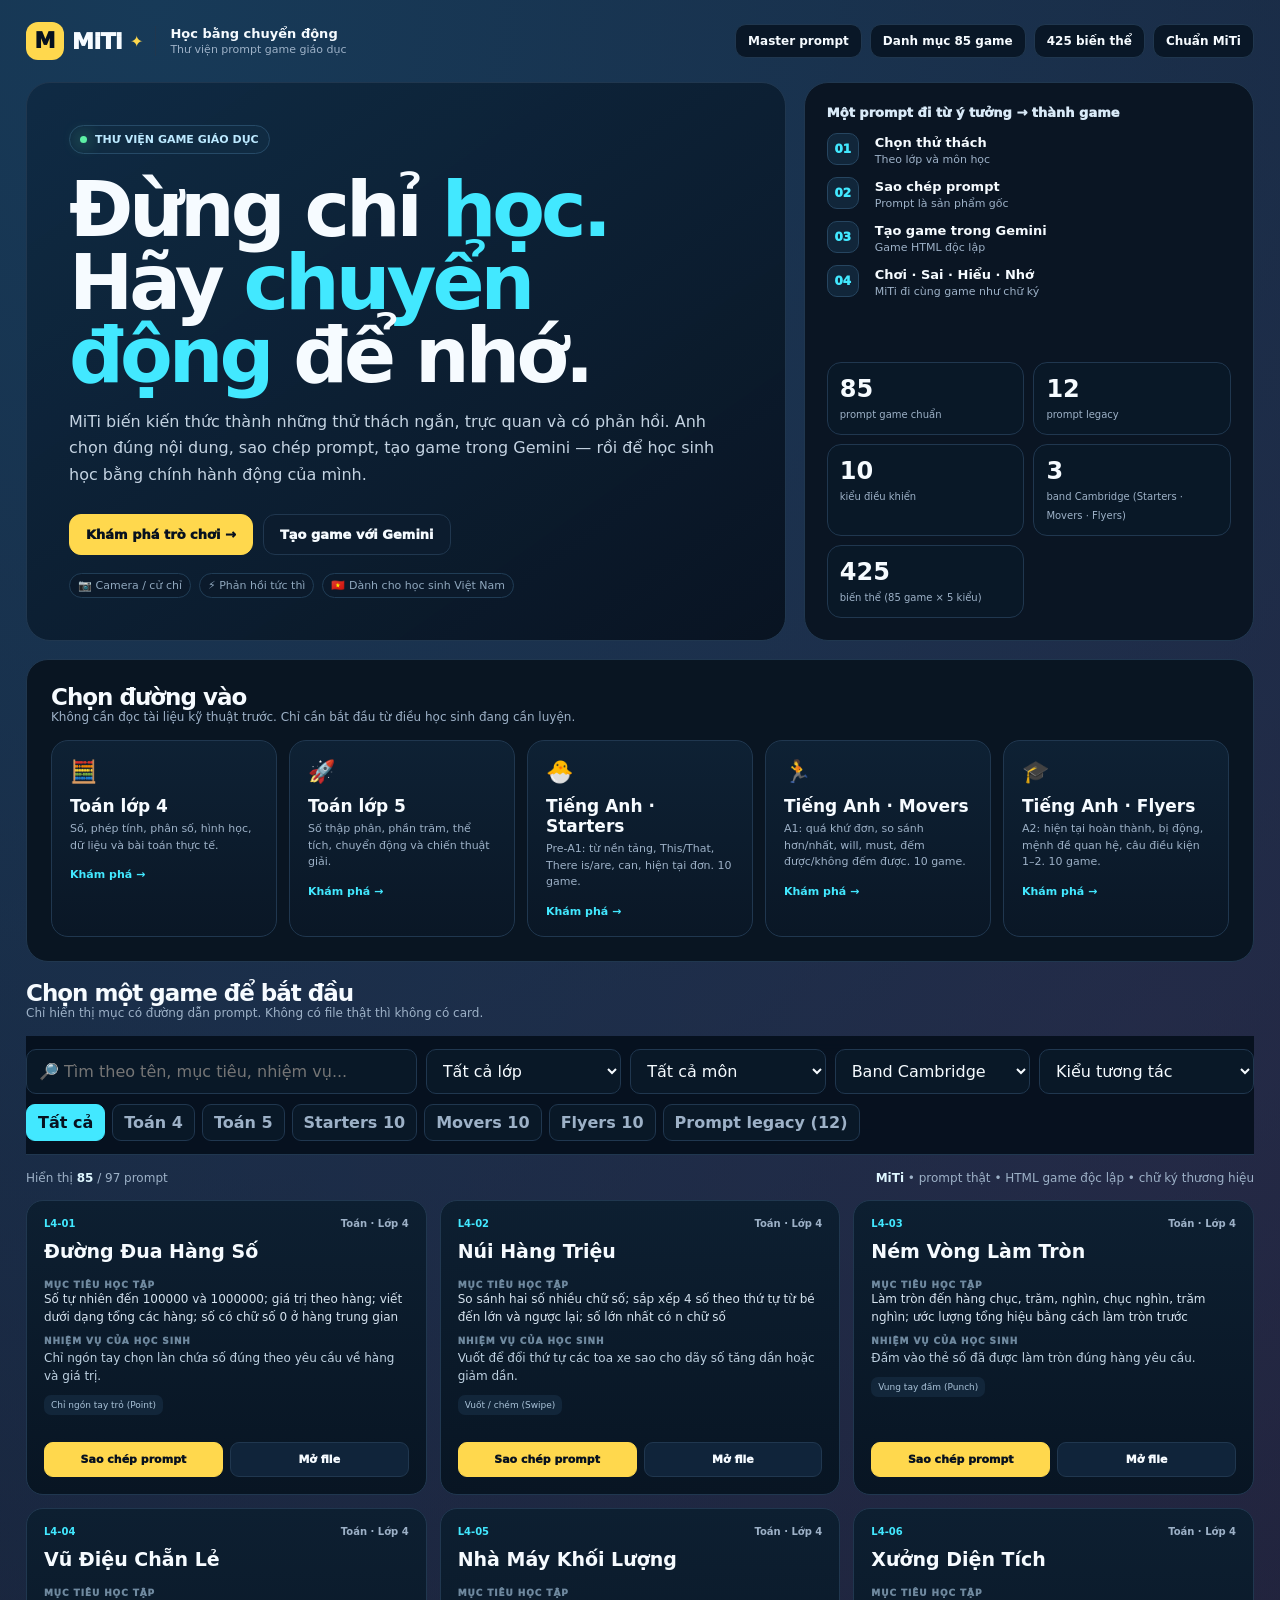
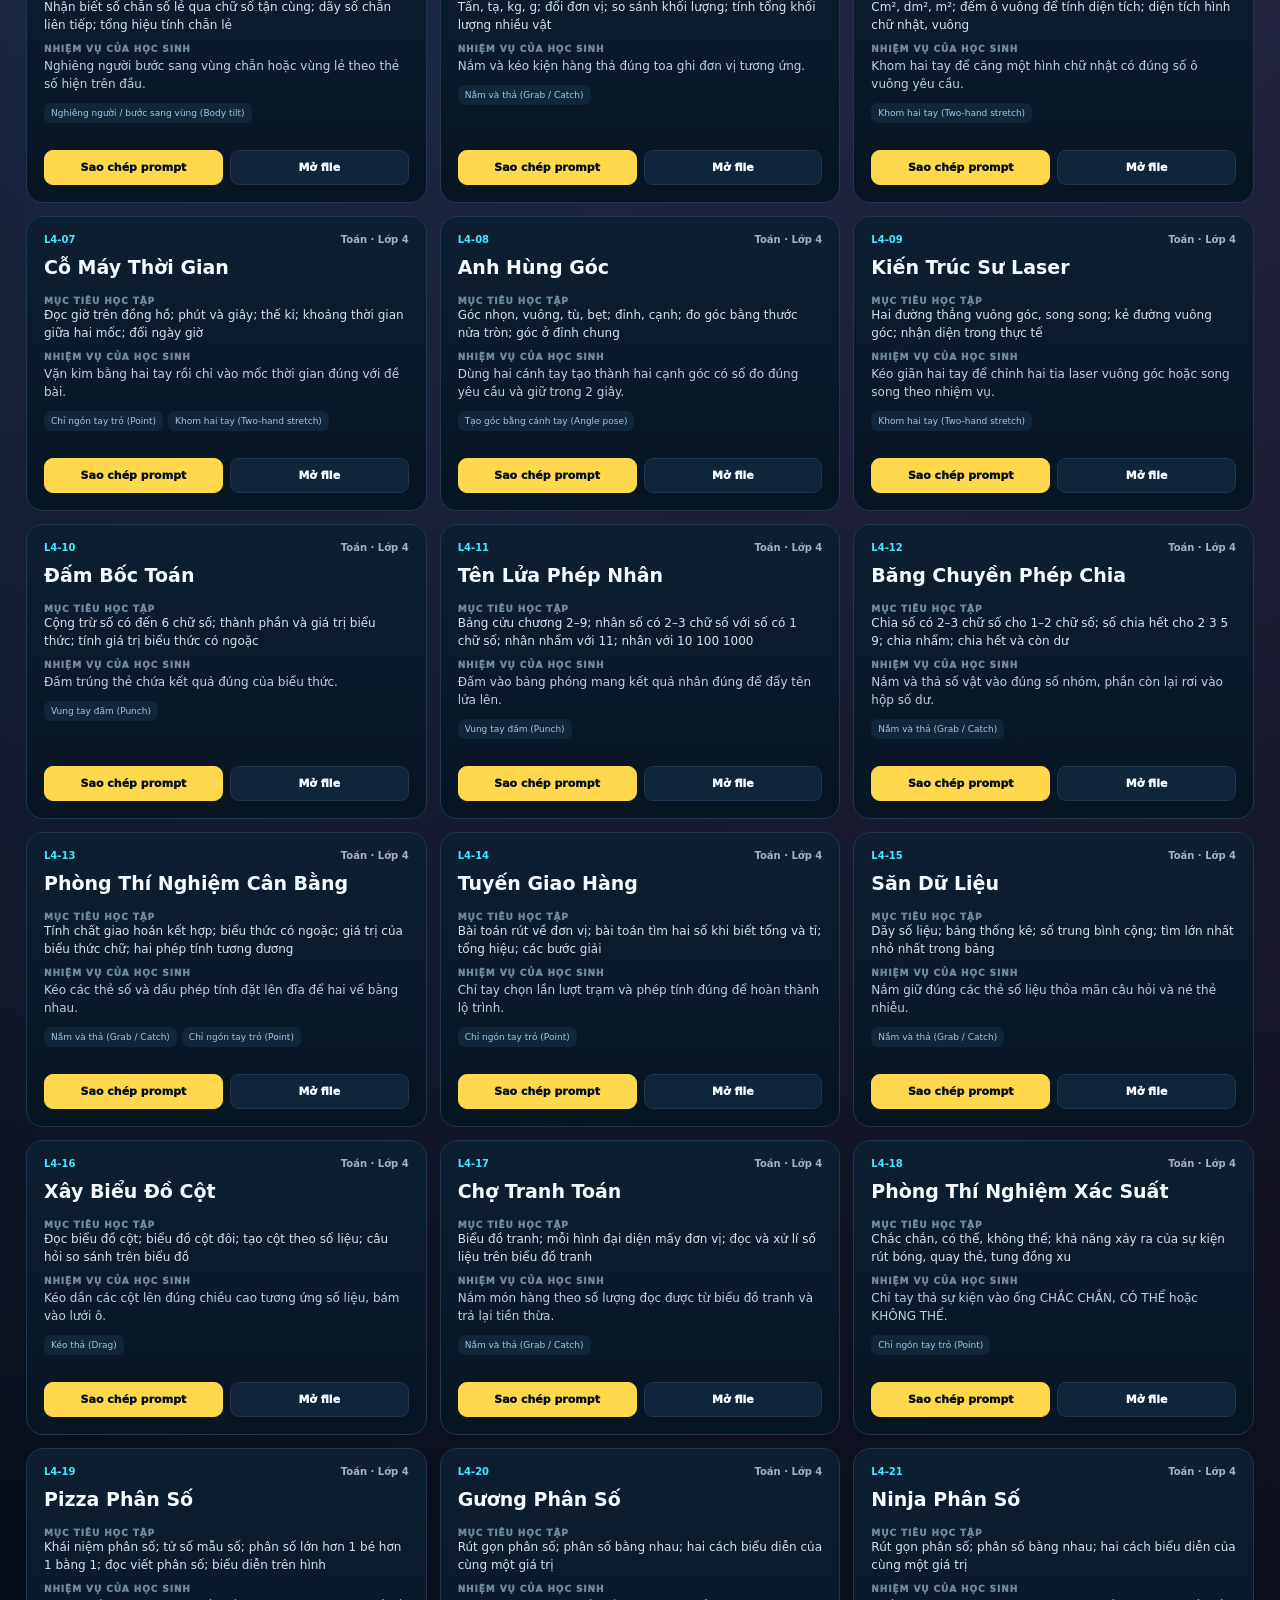
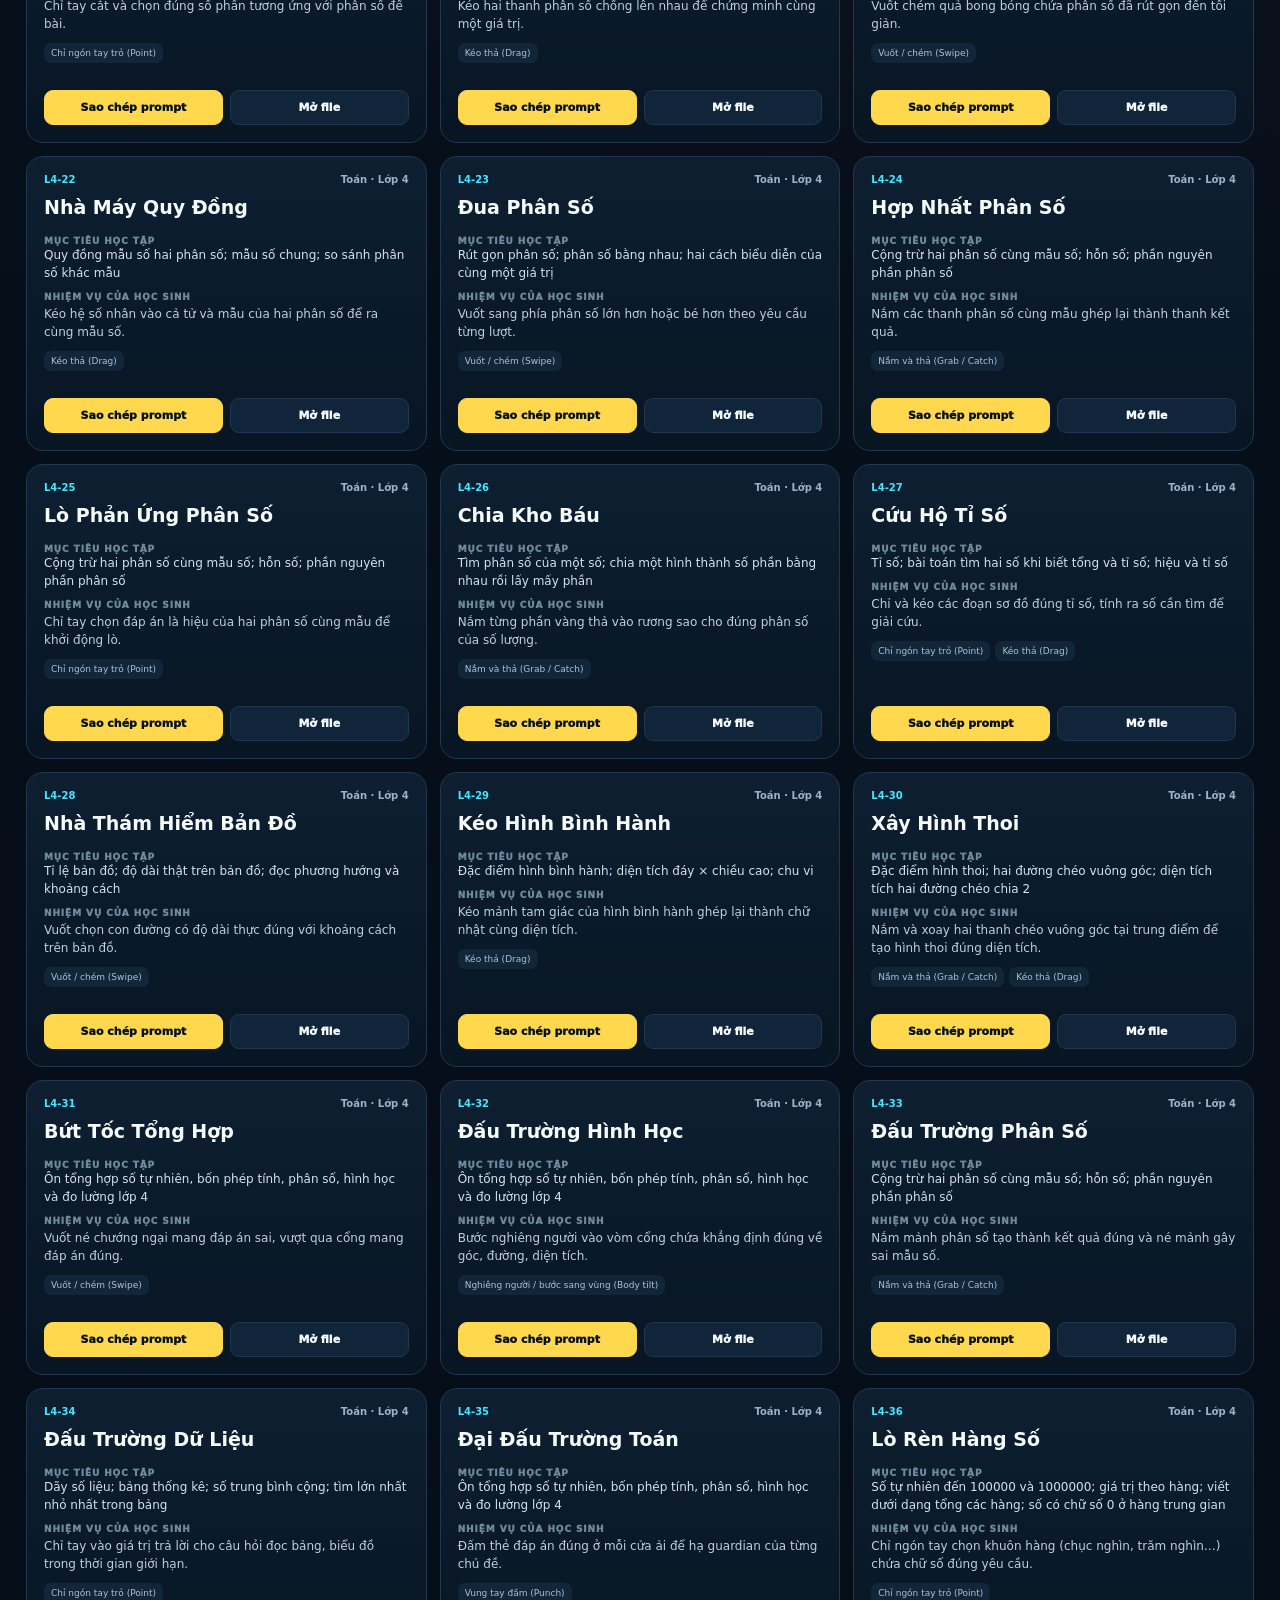
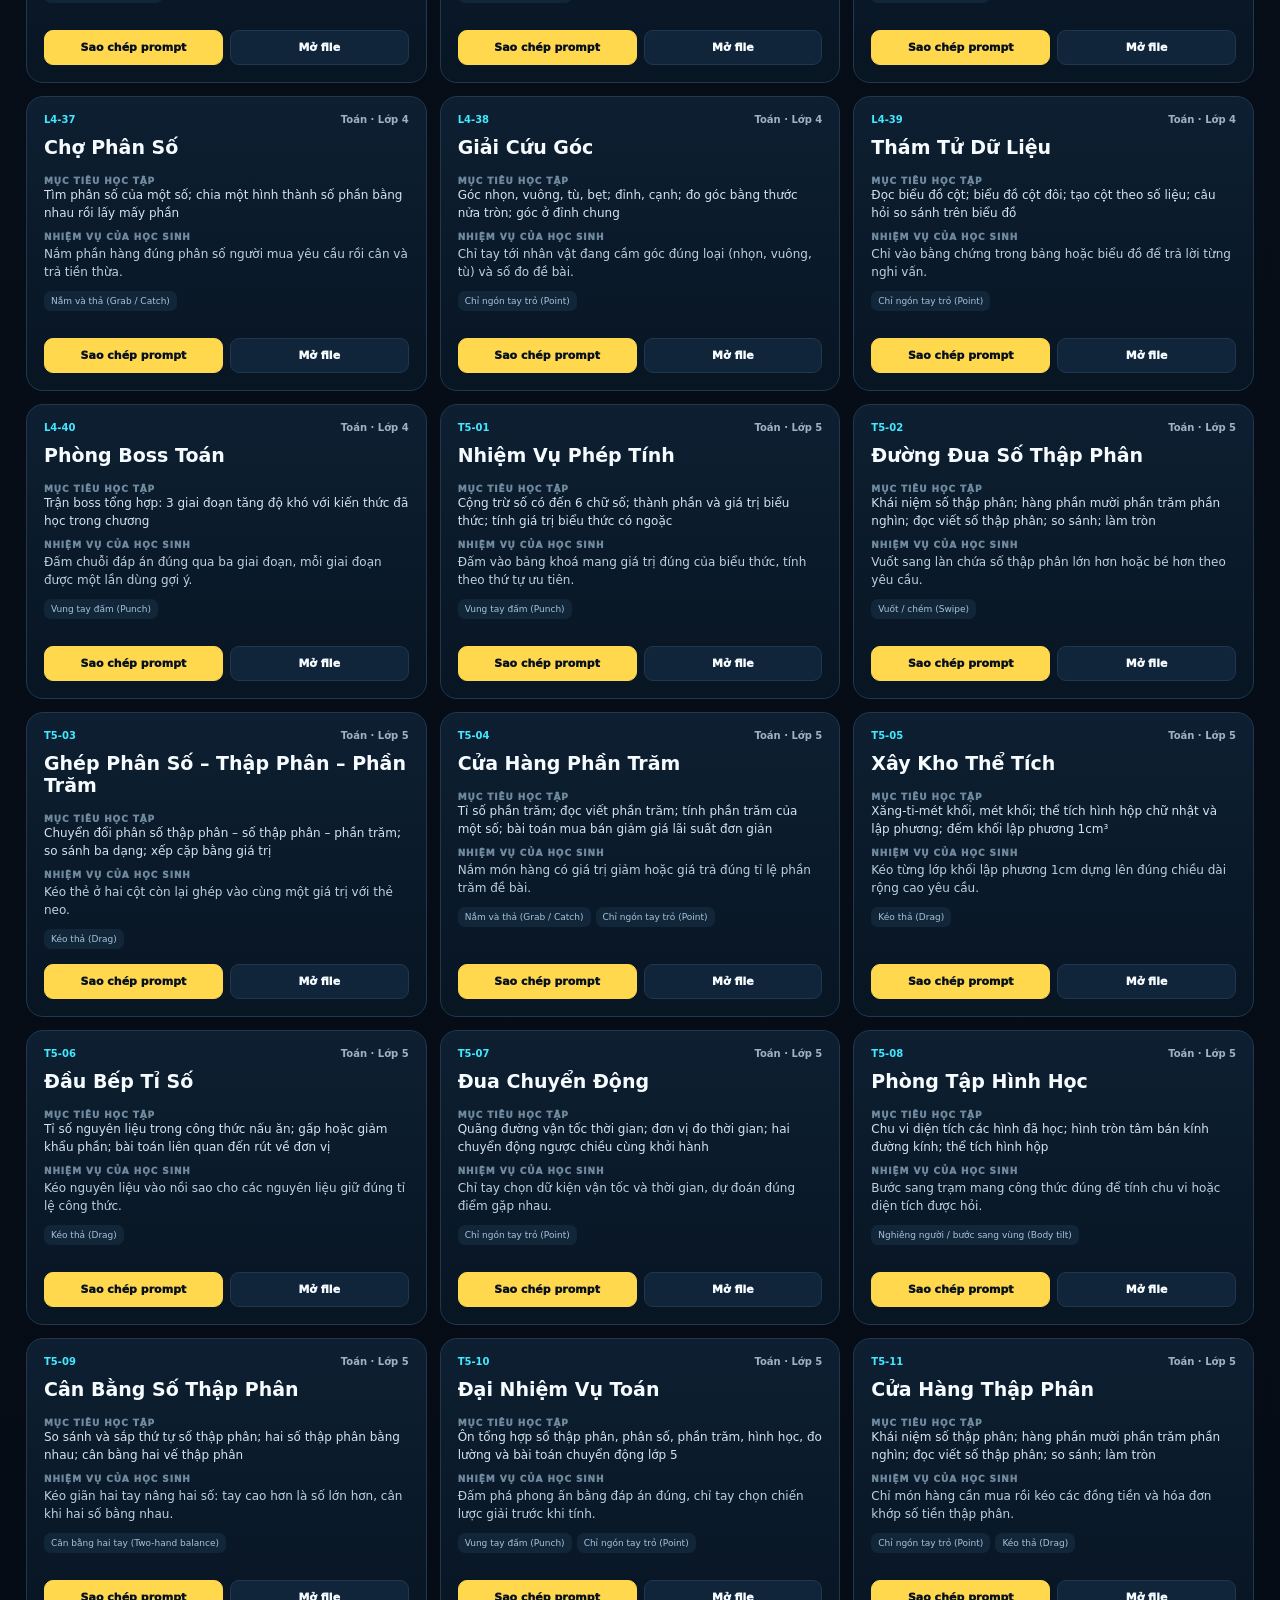
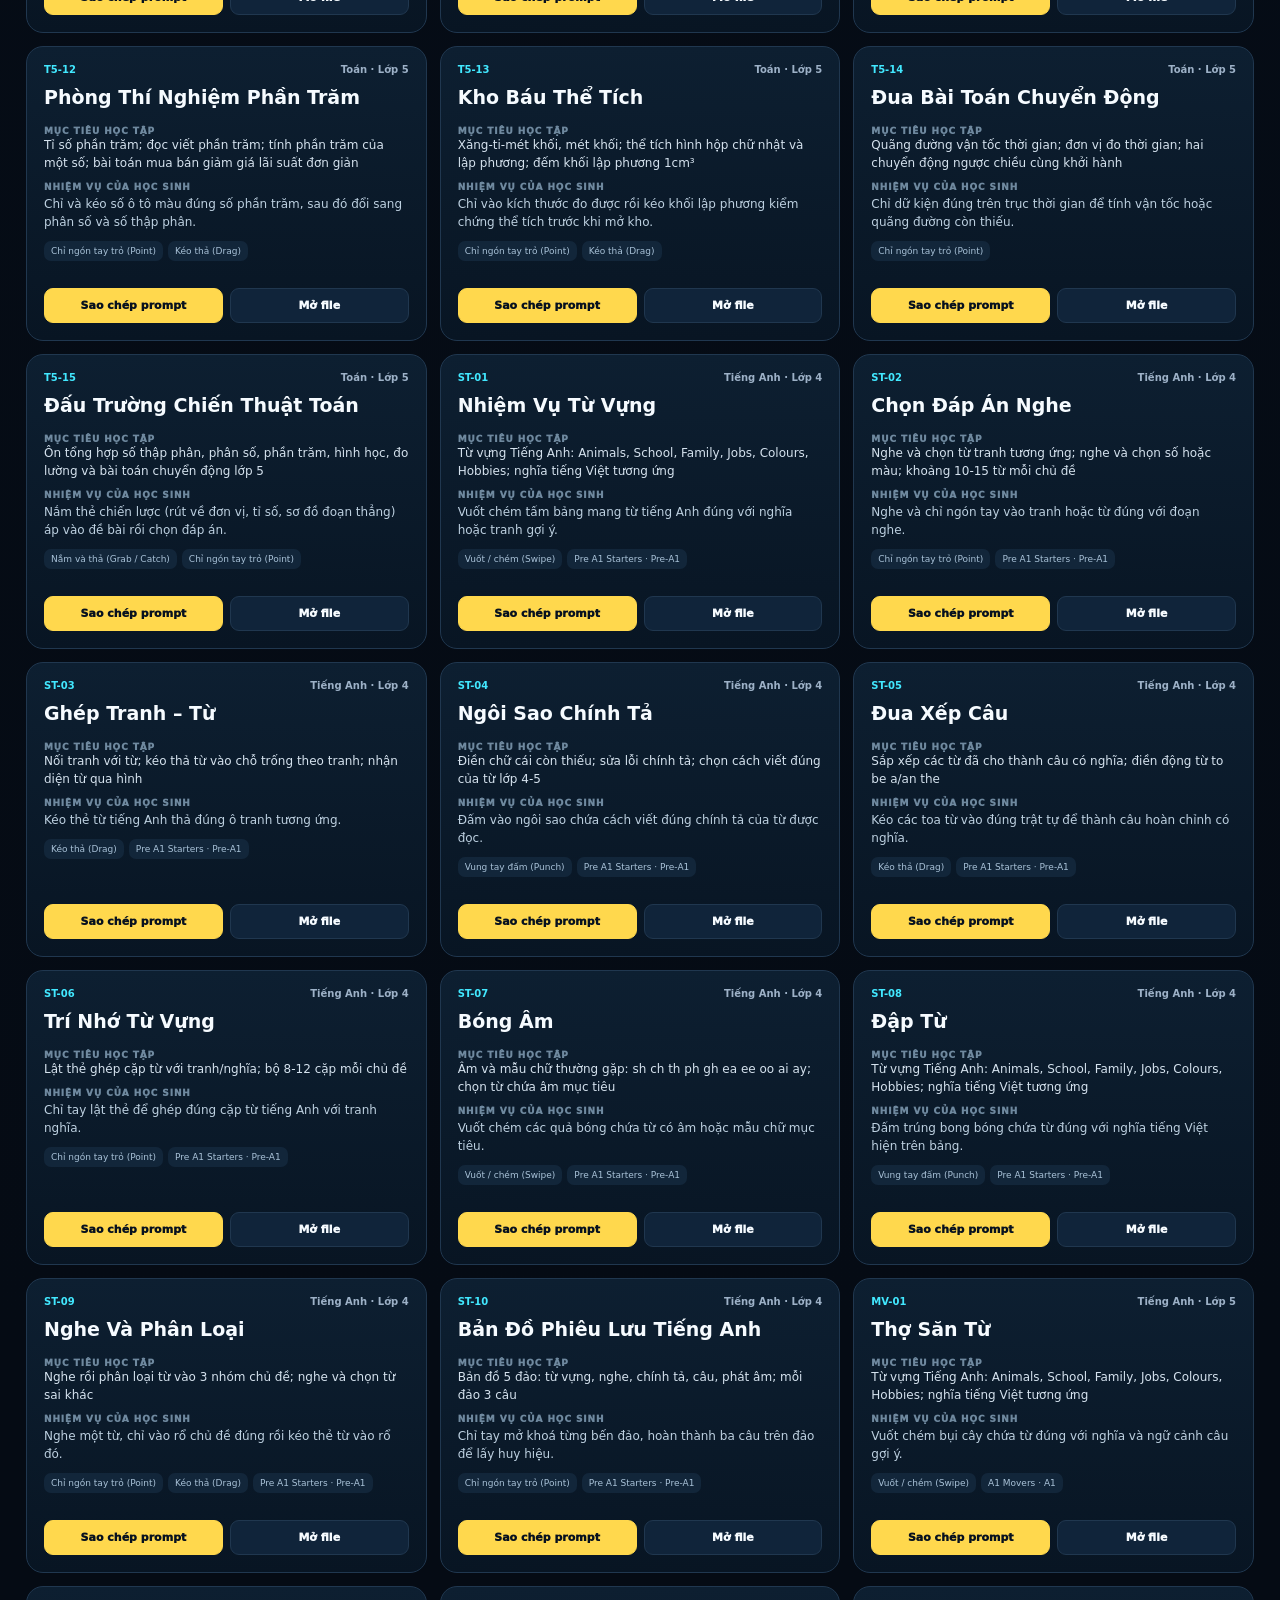
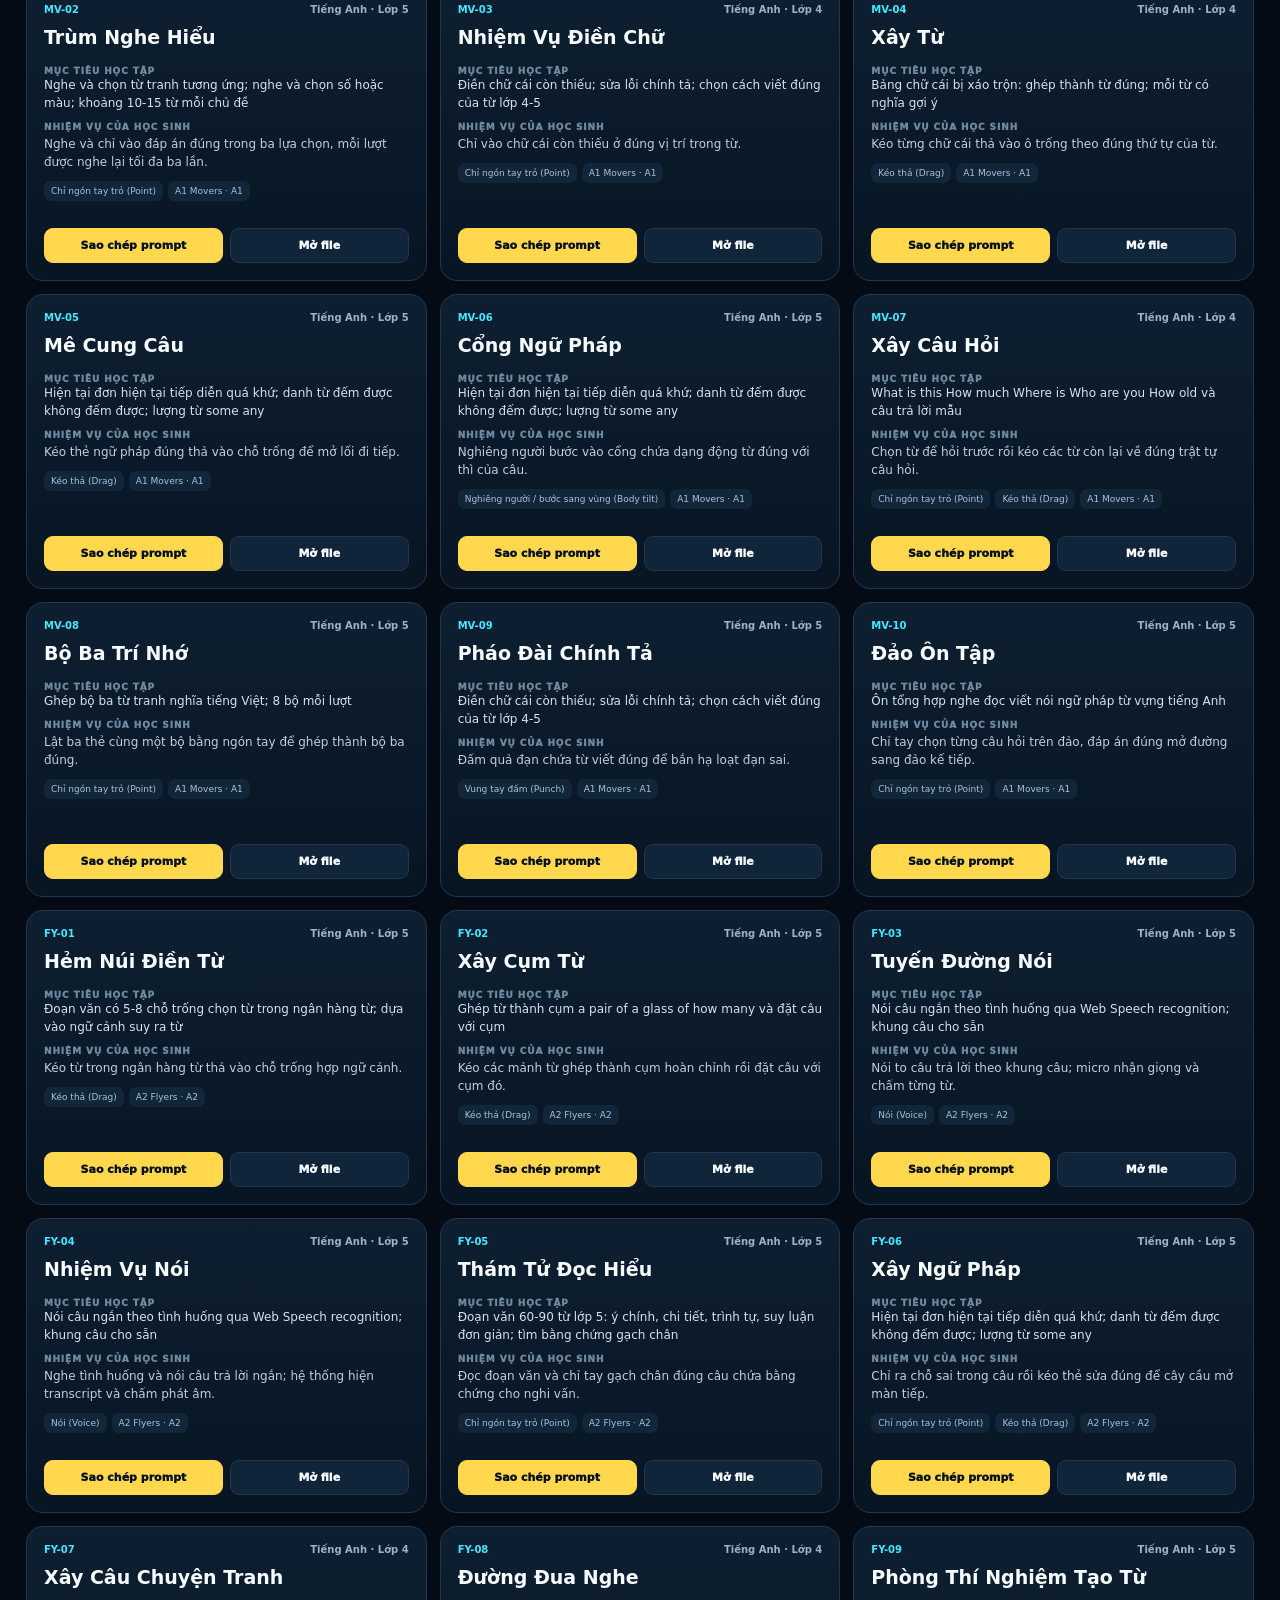
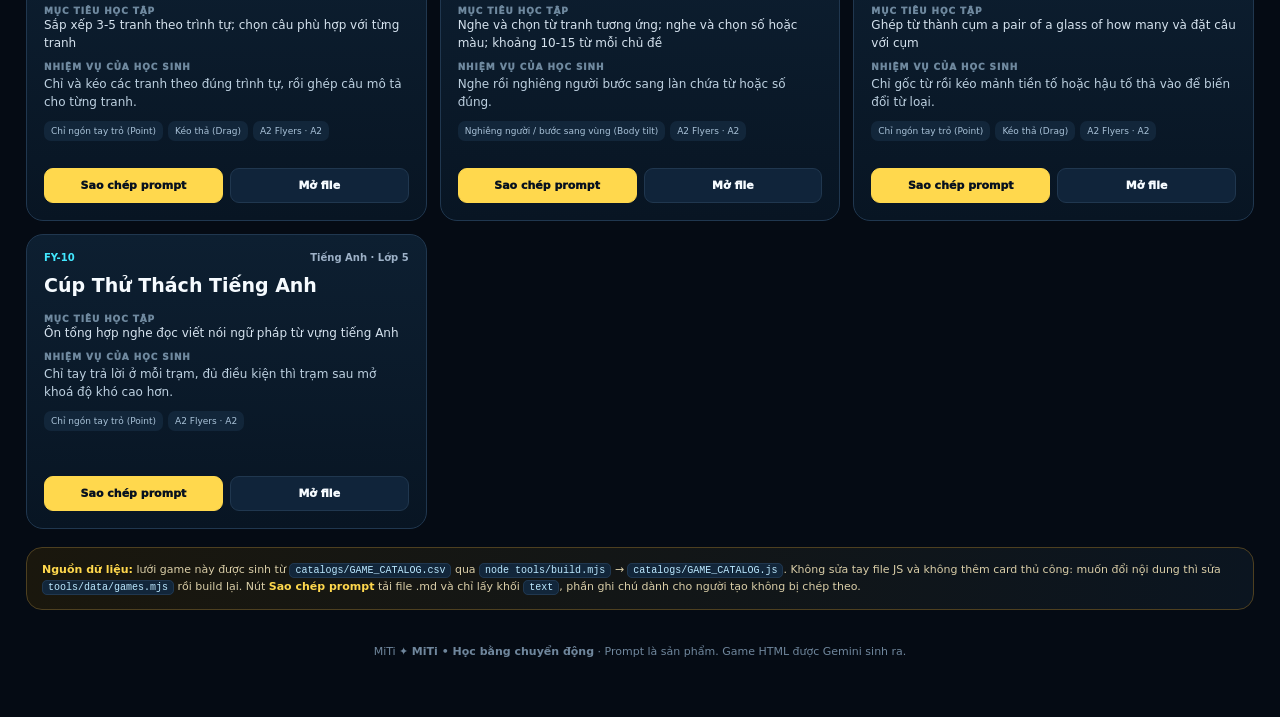
==== commit ca0cb419: "Tái cấu trúc nhánh Tiếng Anh theo 3 band Cambridge YLE - prompts/03-english4 + 04-english5 (30 file " ====
--- a/index.html
+++ b/index.html
@@ -4,7 +4,7 @@
 <meta charset="utf-8">
 <meta name="viewport" content="width=device-width,initial-scale=1">
 <title>MiTi — Học bằng chuyển động</title>
-<meta name="description" content="MiTi — thư viện prompt cho lớp học Việt Nam: game cho học sinh luyện tập và giáo án giảng bài bằng bảng phấn cho cô giáo. Chọn nội dung, sao chép prompt, tạo trong Gemini Canvas.">
+<meta name="description" content="MiTi — thư viện prompt game giáo dục: chọn thử thách, sao chép prompt, tạo game và học bằng chuyển động.">
 <style>
 :root{--bg:#06101d;--panel:#0c1a2b;--panel2:#10243a;--text:#f6fbff;--muted:#9db1c7;--line:#20374f;--brand:#ffd84d;--cyan:#42e8ff;--pink:#ff5ca8;--green:#5df0a5}
 *{box-sizing:border-box}html{scroll-behavior:smooth}body{margin:0;color:var(--text);font-family:Inter,system-ui,-apple-system,Segoe UI,sans-serif;background:
@@ -13,13 +13,12 @@
 linear-gradient(180deg,#07111e,#050b14 75%);min-height:100vh}a{color:inherit;text-decoration:none}button,input,select{font:inherit}
 .wrap{max-width:1320px;margin:auto;padding:22px 26px 60px}.top{display:flex;justify-content:space-between;align-items:center;gap:18px}.brand{display:flex;align-items:center;gap:12px}.brandmark{display:flex;align-items:center;gap:8px}.mark{width:38px;height:38px;border-radius:12px;background:var(--brand);display:grid;place-items:center;color:#07111f;font-weight:1000;font-size:21px}.wordmark{font-weight:1000;font-size:22px;letter-spacing:-.5px}.star{color:var(--brand);font-size:16px}.brandcopy{border-left:1px solid var(--line);padding-left:14px}.brandcopy b{display:block;font-size:13px}.brandcopy span{display:block;color:var(--muted);font-size:11px;margin-top:2px}.links{display:flex;gap:8px;flex-wrap:wrap}.ghost{border:1px solid var(--line);background:#091727;padding:9px 12px;border-radius:11px;font-size:12px;font-weight:800}.ghost:hover{border-color:var(--cyan)}
 .hero{margin-top:22px;display:grid;grid-template-columns:1.35fr .8fr;gap:18px}.heroMain,.heroSide{border:1px solid var(--line);border-radius:24px;overflow:hidden}.heroMain{padding:42px;background:linear-gradient(145deg,rgba(15,42,67,.94),rgba(8,19,33,.98));position:relative}.eyebrow{display:inline-flex;gap:8px;align-items:center;padding:7px 10px;border-radius:999px;background:#102b42;border:1px solid #264a67;color:#bce9ff;font-size:11px;font-weight:900}.dot{width:7px;height:7px;border-radius:50%;background:var(--green);box-shadow:0 0 16px var(--green)}.hero h1{font-size:clamp(42px,6vw,78px);line-height:.95;letter-spacing:-4px;margin:20px 0 16px;max-width:820px}.hero h1 em{font-style:normal;color:var(--cyan)}.hero p{max-width:760px;color:#c4d3e2;font-size:16px;line-height:1.65;margin:0}.heroActions{display:flex;gap:10px;flex-wrap:wrap;margin-top:26px}.cta{display:inline-flex;align-items:center;justify-content:center;gap:8px;padding:12px 16px;border-radius:12px;font-weight:1000;font-size:13px;border:1px solid var(--line)}.cta.primary{background:var(--brand);color:#07111f;border-color:var(--brand)}.cta.secondary{background:#0c1c2e}.micro{display:flex;gap:8px;align-items:center;flex-wrap:wrap;margin-top:18px;color:#8fa7bd;font-size:11px}.pill{border:1px solid #203d56;background:#0b1a2b;padding:5px 8px;border-radius:999px}.heroSide{background:#0a1523;padding:22px;display:flex;flex-direction:column;justify-content:space-between}.sideTitle{font-size:13px;font-weight:1000;color:#d9eaf8}.flow{display:grid;gap:10px;margin-top:12px}.step{display:grid;grid-template-columns:38px 1fr;gap:10px;align-items:center}.num{width:32px;height:32px;border-radius:10px;background:#11263a;border:1px solid #264560;display:grid;place-items:center;font-size:12px;font-weight:1000;color:var(--cyan)}.step b{font-size:13px}.step span{display:block;color:var(--muted);font-size:11px;margin-top:2px}.sideStats{display:grid;grid-template-columns:1fr 1fr;gap:9px;margin-top:22px}.tinyStat{border:1px solid var(--line);background:#091827;border-radius:14px;padding:12px}.tinyStat strong{font-size:24px;display:block}.tinyStat span{font-size:10px;color:var(--muted)}
-.choose{margin-top:18px;border:1px solid var(--line);border-radius:22px;background:#091522;padding:24px}.sectionHead{display:flex;align-items:end;justify-content:space-between;gap:14px;margin-bottom:16px}.sectionHead h2{margin:0;font-size:23px;letter-spacing:-1px}.sectionHead p{margin:0;color:var(--muted);font-size:12px}.routes{display:grid;grid-template-columns:repeat(auto-fit,minmax(196px,1fr));gap:12px}.route{border:1px solid var(--line);background:linear-gradient(180deg,#0e2134,#0a1726);border-radius:17px;padding:18px;cursor:pointer;transition:.18s}.route:hover{transform:translateY(-2px);border-color:#356784}.route .icon{font-size:22px}.route h3{margin:12px 0 5px;font-size:17px}.route p{margin:0;color:var(--muted);font-size:11px;line-height:1.5}.route strong{display:block;margin-top:14px;color:var(--cyan);font-size:11px}
-.library{margin-top:18px}.toolbar{position:sticky;top:0;z-index:5;background:rgba(6,16,29,.94);backdrop-filter:blur(14px);padding:13px 0;border-bottom:1px solid var(--line);margin-bottom:16px}.filters{display:grid;grid-template-columns:2fr 1fr 1fr 1.1fr;gap:9px}.input,.select{width:100%;background:#091827;color:var(--text);border:1px solid var(--line);border-radius:10px;padding:11px 12px;outline:none}.input:focus,.select:focus{border-color:var(--cyan)}.tabs{display:flex;gap:7px;overflow:auto;margin-top:10px}.tab{white-space:nowrap;cursor:pointer;padding:8px 11px;border-radius:9px;border:1px solid var(--line);color:var(--muted);background:#091827;font-weight:800}.tab.active{background:var(--cyan);color:#07111f;border-color:var(--cyan)}
+.choose{margin-top:18px;border:1px solid var(--line);border-radius:22px;background:#091522;padding:24px}.sectionHead{display:flex;align-items:end;justify-content:space-between;gap:14px;margin-bottom:16px}.sectionHead h2{margin:0;font-size:23px;letter-spacing:-1px}.sectionHead p{margin:0;color:var(--muted);font-size:12px}.routes{display:grid;grid-template-columns:repeat(5,1fr);gap:12px}.route{border:1px solid var(--line);background:linear-gradient(180deg,#0e2134,#0a1726);border-radius:17px;padding:18px;cursor:pointer;transition:.18s}.route:hover{transform:translateY(-2px);border-color:#356784}.route .icon{font-size:22px}.route h3{margin:12px 0 5px;font-size:17px}.route p{margin:0;color:var(--muted);font-size:11px;line-height:1.5}.route strong{display:block;margin-top:14px;color:var(--cyan);font-size:11px}
+.library{margin-top:18px}.toolbar{position:sticky;top:0;z-index:5;background:rgba(6,16,29,.94);backdrop-filter:blur(14px);padding:13px 0;border-bottom:1px solid var(--line);margin-bottom:16px}.filters{display:grid;grid-template-columns:2fr 1fr 1fr 1fr 1.1fr;gap:9px}.input,.select{width:100%;background:#091827;color:var(--text);border:1px solid var(--line);border-radius:10px;padding:11px 12px;outline:none}.input:focus,.select:focus{border-color:var(--cyan)}.tabs{display:flex;gap:7px;overflow:auto;margin-top:10px}.tab{white-space:nowrap;cursor:pointer;padding:8px 11px;border-radius:9px;border:1px solid var(--line);color:var(--muted);background:#091827;font-weight:800}.tab.active{background:var(--cyan);color:#07111f;border-color:var(--cyan)}
 .libraryMeta{display:flex;justify-content:space-between;gap:15px;align-items:center;color:var(--muted);font-size:12px;margin:15px 0}.libraryMeta b{color:#dff7ff}.grid{display:grid;grid-template-columns:repeat(3,minmax(0,1fr));gap:13px}.card{background:linear-gradient(180deg,#0d1f31,#081523);border:1px solid var(--line);border-radius:17px;padding:17px;display:flex;flex-direction:column;min-height:295px;transition:.18s}.card:hover{transform:translateY(-2px);border-color:#355b76}.badge{display:flex;justify-content:space-between;gap:8px;color:var(--muted);font-size:10px;font-weight:900}.badge strong{color:var(--cyan)}.card h3{margin:11px 0 8px;font-size:19px}.label{font-size:9px;text-transform:uppercase;letter-spacing:.1em;color:#6f899f;font-weight:1000;margin-top:10px}.objective,.mission{font-size:12px;line-height:1.5}.objective{color:#d5e2ee}.mission{color:#bdd0e0;margin-top:3px}.chips{display:flex;flex-wrap:wrap;gap:5px;margin-top:10px}.chip{font-size:9px;padding:5px 7px;border-radius:7px;background:#12263a;color:#a9c2d8}.actions{display:flex;gap:7px;margin-top:auto;padding-top:15px}.action{flex:1;text-align:center;padding:10px;border-radius:9px;font-size:11px;font-weight:1000;border:1px solid var(--line)}.primary{background:var(--brand);color:#07111f;border-color:var(--brand)}.secondary{background:#10243a}.empty{padding:50px;text-align:center;color:var(--muted);border:1px dashed var(--line);border-radius:15px;grid-column:1/-1}
 .note{margin-top:18px;border:1px solid #4e4020;background:linear-gradient(90deg,#1a170d,#0b1520);border-radius:16px;padding:13px 15px;color:#d9cda7;font-size:11px;line-height:1.55}.note b{color:var(--brand)}
 .note code{background:#12263a;border:1px solid var(--line);border-radius:5px;padding:1px 5px;font-size:10px;color:#bce9ff}
 .action[disabled]{opacity:.65;cursor:default}
-.card.lesson{background:linear-gradient(180deg,#0b241d,#08151f);border-color:#2c5a49}.chip.kind{background:#153327;color:#a8e9cd;font-weight:1000}
 footer{padding:35px 0 0;color:#70879d;text-align:center;font-size:11px}@media(max-width:1050px){.hero{grid-template-columns:1fr}.routes{grid-template-columns:repeat(2,1fr)}.grid{grid-template-columns:repeat(2,1fr)}}@media(max-width:700px){.wrap{padding:16px 14px 45px}.top{align-items:flex-start;flex-direction:column}.brandcopy{display:none}.links{width:100%}.heroMain{padding:25px}.hero h1{letter-spacing:-2.5px}.filters{grid-template-columns:1fr 1fr}.filters .input{grid-column:1/-1}.routes{grid-template-columns:1fr}.grid{grid-template-columns:1fr}.sectionHead,.libraryMeta{align-items:flex-start;flex-direction:column}}
 </style>
 </head>
@@ -28,12 +27,11 @@
 <header class="top">
   <div class="brand">
     <div class="brandmark"><div class="mark">M</div><div class="wordmark">MiTi</div><div class="star">✦</div></div>
-    <div class="brandcopy"><b>Học bằng chuyển động</b><span>Game cho học sinh · giáo án giảng bài cho cô giáo</span></div>
+    <div class="brandcopy"><b>Học bằng chuyển động</b><span>Thư viện prompt game giáo dục</span></div>
   </div>
   <nav class="links">
     <a class="ghost" href="prompts/00-master-canvas-prompt.md">Master prompt</a>
     <a class="ghost" href="catalogs/GAME_CATALOG.md">Danh mục 85 game</a>
-    <a class="ghost" href="prompts/giao-an/README.md">Bộ giáo án giảng bài</a>
     <a class="ghost" href="prompts/VARIANTS_425.md">425 biến thể</a>
     <a class="ghost" href="prompts/BRAND_MITI.md">Chuẩn MiTi</a>
   </nav>
@@ -41,70 +39,69 @@
 
 <section class="hero">
   <div class="heroMain">
-    <span class="eyebrow"><span class="dot"></span> THƯ VIỆN PROMPT CHO LỚP HỌC</span>
+    <span class="eyebrow"><span class="dot"></span> THƯ VIỆN GAME GIÁO DỤC</span>
     <h1>Đừng chỉ <em>học.</em><br>Hãy <em>chuyển động</em> để nhớ.</h1>
-    <p>MiTi biến con số thành thứ nhìn thấy và chạm được: một cái pizza vẽ bằng phấn cắt bằng hai ngón tay, một chiếc xe trong bài toán đố kéo xuống để minh hoạ. Có hai loại prompt trong cùng một thư viện — <b>game cho học sinh luyện</b> và <b>giáo án giảng bài để cô trình bày trước cả lớp</b>. Chọn đúng nội dung, sao chép prompt, dán vào Gemini (chế độ Canvas).</p>
+    <p>MiTi biến kiến thức thành những thử thách ngắn, trực quan và có phản hồi. Anh chọn đúng nội dung, sao chép prompt, tạo game trong Gemini — rồi để học sinh học bằng chính hành động của mình.</p>
     <div class="heroActions">
-      <a class="cta primary" href="#library" data-jump="lesson">Bộ giáo án giảng bài →</a>
-      <a class="cta secondary" href="#library">Khám phá trò chơi →</a>
+      <a class="cta primary" href="#library">Khám phá trò chơi →</a>
       <a class="cta secondary" href="prompts/00-master-canvas-prompt.md">Tạo game với Gemini</a>
     </div>
-    <div class="micro"><span class="pill">📷 Camera / cử chỉ</span><span class="pill">⚡ Phản hồi tức thì</span><span class="pill">🧑‍🏫 Bảng phấn cho cô giáo</span><span class="pill">🇻🇳 Dành cho học sinh Việt Nam</span></div>
+    <div class="micro"><span class="pill">📷 Camera / cử chỉ</span><span class="pill">⚡ Phản hồi tức thì</span><span class="pill">🇻🇳 Dành cho học sinh Việt Nam</span></div>
   </div>
   <aside class="heroSide">
     <div>
-      <div class="sideTitle">Một prompt đi từ ý tưởng → thành bài giảng hoặc game</div>
+      <div class="sideTitle">Một prompt đi từ ý tưởng → thành game</div>
       <div class="flow">
-        <div class="step"><div class="num">01</div><div><b>Chọn nội dung cần dạy</b><span>Giáo án giảng bài hoặc game, theo lớp và môn</span></div></div>
+        <div class="step"><div class="num">01</div><div><b>Chọn thử thách</b><span>Theo lớp và môn học</span></div></div>
         <div class="step"><div class="num">02</div><div><b>Sao chép prompt</b><span>Prompt là sản phẩm gốc</span></div></div>
-        <div class="step"><div class="num">03</div><div><b>Tạo trong Gemini</b><span>Một file HTML độc lập</span></div></div>
-        <div class="step"><div class="num">04</div><div><b>Cô giảng · Em chơi · Sai · Hiểu</b><span>MiTi đi cùng file HTML như chữ ký</span></div></div>
+        <div class="step"><div class="num">03</div><div><b>Tạo game trong Gemini</b><span>Game HTML độc lập</span></div></div>
+        <div class="step"><div class="num">04</div><div><b>Chơi · Sai · Hiểu · Nhớ</b><span>MiTi đi cùng game như chữ ký</span></div></div>
       </div>
     </div>
     <div class="sideStats">
-      <div class="tinyStat"><strong id="lessonPlans">—</strong><span>giáo án giảng bài</span></div>
       <div class="tinyStat"><strong id="realGames">—</strong><span>prompt game chuẩn</span></div>
-      <div class="tinyStat"><strong id="lessonClusters">—</strong><span>cụm kiến thức có giáo án</span></div>
       <div class="tinyStat"><strong id="legacyGames">—</strong><span>prompt legacy</span></div>
       <div class="tinyStat"><strong id="controlKinds">—</strong><span>kiểu điều khiển</span></div>
+      <div class="tinyStat"><strong id="bandKinds">—</strong><span>band Cambridge (Starters · Movers · Flyers)</span></div>
       <div class="tinyStat"><strong>425</strong><span>biến thể (85 game × 5 kiểu)</span></div>
     </div>
   </aside>
 </section>
 
 <section class="choose">
-  <div class="sectionHead"><div><h2>Chọn đường vào</h2><p>Không cần đọc tài liệu kỹ thuật trước. Chỉ cần bắt đầu từ điều lớp đang cần: một bài giảng trên bảng phấn, hoặc một trò chơi để luyện lại.</p></div></div>
+  <div class="sectionHead"><div><h2>Chọn đường vào</h2><p>Không cần đọc tài liệu kỹ thuật trước. Chỉ cần bắt đầu từ điều học sinh đang cần luyện.</p></div></div>
   <div class="routes">
-    <a class="route" href="#library" data-jump="lesson"><div class="icon">🧑‍🏫</div><h3>Giáo án giảng bài</h3><p>Cô cầm lái trên màn chiếu: bảng phấn viết phấn, vật thật cắt bằng hai ngón tay, cả lớp cùng trả lời.</p><strong>Mở bộ giáo án →</strong></a>
     <a class="route" href="#library" data-jump="grade4"><div class="icon">🧮</div><h3>Toán lớp 4</h3><p>Số, phép tính, phân số, hình học, dữ liệu và bài toán thực tế.</p><strong>Khám phá →</strong></a>
     <a class="route" href="#library" data-jump="grade5"><div class="icon">🚀</div><h3>Toán lớp 5</h3><p>Số thập phân, phần trăm, thể tích, chuyển động và chiến thuật giải.</p><strong>Khám phá →</strong></a>
-    <a class="route" href="#library" data-jump="eng4"><div class="icon">🔤</div><h3>Tiếng Anh lớp 4</h3><p>Từ vựng, nghe, phát âm, chính tả và xây câu qua hoạt động trực quan.</p><strong>Khám phá →</strong></a>
-    <a class="route" href="#library" data-jump="eng5"><div class="icon">🎯</div><h3>Tiếng Anh lớp 5</h3><p>Đọc hiểu, ngữ pháp, tạo từ, nói và ôn tập tổng hợp.</p><strong>Khám phá →</strong></a>
+    <a class="route" href="#library" data-jump="engSt"><div class="icon">🐣</div><h3>Tiếng Anh · Starters</h3><p>Pre-A1: từ nền tảng, This/That, There is/are, can, hiện tại đơn. 10 game.</p><strong>Khám phá →</strong></a>
+    <a class="route" href="#library" data-jump="engMv"><div class="icon">🏃</div><h3>Tiếng Anh · Movers</h3><p>A1: quá khứ đơn, so sánh hơn/nhất, will, must, đếm được/không đếm được. 10 game.</p><strong>Khám phá →</strong></a>
+    <a class="route" href="#library" data-jump="engFy"><div class="icon">🎓</div><h3>Tiếng Anh · Flyers</h3><p>A2: hiện tại hoàn thành, bị động, mệnh đề quan hệ, câu điều kiện 1–2. 10 game.</p><strong>Khám phá →</strong></a>
   </div>
 </section>
 
 <section class="library" id="library">
-  <div class="sectionHead"><div><h2>Chọn một prompt để bắt đầu</h2><p>Chỉ hiển thị mục có đường dẫn file thật. Không có file thì không có card.</p></div></div>
+  <div class="sectionHead"><div><h2>Chọn một game để bắt đầu</h2><p>Chỉ hiển thị mục có đường dẫn prompt. Không có file thật thì không có card.</p></div></div>
   <div class="toolbar">
     <div class="filters">
       <input id="search" class="input" placeholder="🔎 Tìm theo tên, mục tiêu, nhiệm vụ...">
       <select id="grade" class="select"><option value="">Tất cả lớp</option><option value="4">Lớp 4</option><option value="5">Lớp 5</option></select>
       <select id="subject" class="select"><option value="">Tất cả môn</option><option>Toán</option><option>Tiếng Anh</option></select>
+      <select id="band" class="select"><option value="">Band Cambridge</option><option value="ST">Pre A1 Starters</option><option value="MV">A1 Movers</option><option value="FY">A2 Flyers</option></select>
       <select id="control" class="select"><option value="">Kiểu tương tác</option></select>
     </div>
     <div class="tabs" id="tabs">
       <button class="tab active" data-tab="">Tất cả</button>
-      <button class="tab" data-tab="lesson">Giáo án giảng bài</button>
       <button class="tab" data-tab="Toán|4">Toán 4</button>
       <button class="tab" data-tab="Toán|5">Toán 5</button>
-      <button class="tab" data-tab="Tiếng Anh|4">Tiếng Anh 4</button>
-      <button class="tab" data-tab="Tiếng Anh|5">Tiếng Anh 5</button>
+      <button class="tab" data-tab="band|ST">Starters</button>
+      <button class="tab" data-tab="band|MV">Movers</button>
+      <button class="tab" data-tab="band|FY">Flyers</button>
       <button class="tab" data-tab="legacy">Prompt legacy</button>
     </div>
   </div>
-  <div class="libraryMeta"><span id="count"></span><span><b>MiTi</b> • prompt thật • một file HTML độc lập • chữ ký thương hiệu</span></div>
+  <div class="libraryMeta"><span id="count"></span><span><b>MiTi</b> • prompt thật • HTML game độc lập • chữ ký thương hiệu</span></div>
   <main id="grid" class="grid"></main>
-  <div class="note"><b>Nguồn dữ liệu:</b> lưới card này được sinh từ <code>catalogs/GAME_CATALOG.csv</code> và <code>tools/data/</code> qua <code>node tools/build.mjs</code> → <code>catalogs/GAME_CATALOG.js</code>. Không sửa tay file JS và không thêm card thủ công: muốn đổi nội dung game thì sửa <code>tools/data/games.mjs</code>, muốn đổi nội dung giáo án thì sửa <code>tools/data/lessons.mjs</code>, rồi build lại. Nút <b>Sao chép prompt</b> tải file .md và chỉ lấy khối <code>text</code>, phần ghi chú dành cho người tạo không bị chép theo.</div>
+  <div class="note"><b>Nguồn dữ liệu:</b> lưới game này được sinh từ <code>catalogs/GAME_CATALOG.csv</code> qua <code>node tools/build.mjs</code> → <code>catalogs/GAME_CATALOG.js</code>. Không sửa tay file JS và không thêm card thủ công: muốn đổi nội dung thì sửa <code>tools/data/games.mjs</code> rồi build lại. Nút <b>Sao chép prompt</b> tải file .md và chỉ lấy khối <code>text</code>, phần ghi chú dành cho người tạo không bị chép theo.</div>
 </section>
 
 <footer>MiTi ✦ <b>MiTi • Học bằng chuyển động</b> · Prompt là sản phẩm. Game HTML được Gemini sinh ra.</footer>
@@ -112,9 +109,9 @@
 
 <script src="catalogs/GAME_CATALOG.js"></script>
 <script>
-const CAT = window.MITI_CATALOG || { games: [], legacy: [], lessons: [], controls: [], lessonClusters: [] };
-const ALL = CAT.games.concat(CAT.lessons, CAT.legacy);
-const state = { q: '', grade: '', subject: '', control: '', tab: '' };
+const CAT = window.MITI_CATALOG || { games: [], legacy: [], controls: [] };
+const ALL = CAT.games.concat(CAT.legacy);
+const state = { q: '', grade: '', subject: '', band: '', control: '', tab: '' };
 
 const esc = (s) => String(s).replace(/[&<>"]/g, (c) => ({ '&': '&amp;', '<': '&lt;', '>': '&gt;', '"': '&quot;' }[c]));
 const $ = (id) => document.getElementById(id);
@@ -128,53 +125,51 @@
 
 $('realGames').textContent = CAT.games.length;
 $('legacyGames').textContent = CAT.legacy.length;
-$('lessonPlans').textContent = (CAT.lessons || []).length;
-$('lessonClusters').textContent = (CAT.lessonClusters || []).length;
 $('controlKinds').textContent = CAT.controls.length;
+$('bandKinds').textContent = (CAT.bands || []).length;
 document.querySelector('[data-tab="legacy"]').textContent = 'Prompt legacy (' + CAT.legacy.length + ')';
-document.querySelector('[data-tab="lesson"]').textContent = 'Giáo án giảng bài (' + CAT.lessons.length + ')';
+(CAT.bands || []).forEach((b) => {
+  const t = document.querySelector('.tab[data-tab="band|' + b.code + '"]');
+  if (t) t.textContent = b.label + ' ' + b.count;
+});
 
 function visible() {
   const q = state.q.trim().toLowerCase();
   return ALL.filter((g) => {
-    // Tab loại trừ: legacy và giáo án là hai họ prompt riêng, không lẫn vào nhóm game.
     if (state.tab === 'legacy') { if (!g.legacy) return false; }
-    else if (state.tab === 'lesson') { if (g.kind !== 'lesson') return false; }
-    else {
-      if (g.legacy) return false;
-      if (state.tab) { const [mon, lop] = state.tab.split('|'); if (g.subject !== mon || g.grade !== lop) return false; }
+    else if (g.legacy) return false;
+    else if (state.tab) {
+      if (state.tab.startsWith('band|')) { if (g.band !== state.tab.slice(5)) return false; }
+      else { const [mon, lop] = state.tab.split('|'); if (g.subject !== mon || g.grade !== lop) return false; }
     }
     if (state.grade && g.grade !== state.grade) return false;
     if (state.subject && g.subject !== state.subject) return false;
+    if (state.band && g.band !== state.band) return false;
     if (state.control && !g.controls.includes(state.control)) return false;
-    if (q && !(g.id + ' ' + g.name + ' ' + g.objective + ' ' + g.mission + ' ' + (g.topic || '') + ' ' + g.controls.join(' ')).toLowerCase().includes(q)) return false;
+    if (q && !(g.id + ' ' + g.name + ' ' + g.objective + ' ' + g.mission + ' ' + (g.bandName || '') + ' ' + g.controls.join(' ')).toLowerCase().includes(q)) return false;
     return true;
   });
 }
 
 function card(g) {
-  const lesson = g.kind === 'lesson';
-  const chips =
-    (g.controlLabels || []).map((c) => '<span class="chip">' + esc(c) + '</span>').join('') +
-    (g.chips || []).map((c) => '<span class="chip' + (c === 'GIÁO ÁN' ? ' kind' : '') + '">' + esc(c) + '</span>').join('') +
-    (g.legacy ? '<span class="chip">LEGACY</span>' : '');
-  return '<article class="card' + (lesson ? ' lesson' : '') + '">' +
+  const chips = g.controlLabels.map((c) => '<span class="chip">' + esc(c) + '</span>').join('')
+    + (g.band ? '<span class="chip">' + esc(g.bandName) + ' · ' + esc(g.bandCefr) + '</span>' : '')
+    + (g.legacy ? '<span class="chip">LEGACY</span>' : '');
+  return '<article class="card">' +
     '<div class="badge"><strong>' + esc(g.id) + '</strong><span>' + esc(g.subject) + ' · Lớp ' + esc(g.grade) + '</span></div>' +
     '<h3>' + esc(g.name) + '</h3>' +
     '<div class="label">Mục tiêu học tập</div><div class="objective">' + esc(g.objective) + '</div>' +
-    '<div class="label">' + (lesson ? 'Câu khởi động cô đọc cho cả lớp' : 'Nhiệm vụ của học sinh') + '</div><div class="mission">' + esc(g.mission) + '</div>' +
+    '<div class="label">Nhiệm vụ của học sinh</div><div class="mission">' + esc(g.mission) + '</div>' +
     '<div class="chips">' + chips + '</div>' +
     '<div class="actions">' +
-      '<button class="action primary" data-copy="' + esc(g.prompt) + '" data-kind="' + (lesson ? 'lesson' : 'game') + '">' + (lesson ? 'Sao chép giáo án' : 'Sao chép prompt') + '</button>' +
+      '<button class="action primary" data-copy="' + esc(g.prompt) + '">Sao chép prompt</button>' +
       '<a class="action secondary" href="' + esc(g.prompt) + '">Mở file</a>' +
     '</div></article>';
 }
 
 function draw() {
   const list = visible();
-  const note = state.tab === 'legacy' ? ' (nhóm legacy — không dùng làm khuôn cho game mới)'
-    : state.tab === 'lesson' ? ' (giáo án để cô giảng trước lớp, không phải game cho học sinh chơi)' : '';
-  $('count').innerHTML = 'Hiển thị <b>' + list.length + '</b> / ' + ALL.length + ' prompt' + note;
+  $('count').innerHTML = 'Hiển thị <b>' + list.length + '</b> / ' + ALL.length + ' prompt' + (state.tab === 'legacy' ? ' (nhóm legacy — không dùng làm khuôn cho game mới)' : '');
   $('grid').innerHTML = list.length ? list.map(card).join('') : '<div class="empty">Không có prompt nào khớp bộ lọc. Đổi kiểu tương tác hoặc bỏ trống ô tìm kiếm.</div>';
 }
 
@@ -216,7 +211,6 @@
 $('grid').addEventListener('click', async (e) => {
   const btn = e.target.closest('[data-copy]');
   if (!btn) return;
-  const lesson = btn.dataset.kind === 'lesson';
   const path = btn.dataset.copy;
   btn.disabled = true;
   const old = btn.textContent;
@@ -226,9 +220,7 @@
     if (!res.ok) throw new Error(res.status);
     const ok = await copyText(extractPrompt(await res.text()));
     btn.textContent = ok ? 'Đã chép ✓' : 'Bấm lại để chép';
-    toast(ok
-      ? (lesson ? 'Đã chép giáo án — dán vào Gemini (chế độ Canvas) là có bảng phấn cho cô giảng cả lớp nhìn.' : 'Đã chép prompt — dán vào Gemini (chế độ Canvas) là có game.')
-      : 'Trình duyệt chặn clipboard. Mở file prompt bằng nút bên cạnh rồi chọn toàn bộ khối text để chép.');
+    toast(ok ? 'Đã chép prompt — dán vào Gemini (chế độ Canvas) là có game.' : 'Trình duyệt chặn clipboard. Mở file prompt bằng nút bên cạnh rồi chọn toàn bộ khối text để chép.');
   } catch (err) {
     btn.textContent = 'Mở file để chép';
     toast('Không tải được file prompt khi mở bằng file:///. Hãy mở dashboard qua GitHub Pages hoặc mở trực tiếp file prompt.');
@@ -238,20 +230,22 @@
 });
 
 $('search').addEventListener('input', (e) => { state.q = e.target.value; draw(); });
-['grade', 'subject', 'control'].forEach((id) => $(id).addEventListener('change', (e) => { state[id] = e.target.value; draw(); }));
+['grade', 'subject', 'band', 'control'].forEach((id) => $(id).addEventListener('change', (e) => { state[id] = e.target.value; draw(); }));
 $('tabs').addEventListener('click', (e) => {
   const t = e.target.closest('.tab');
   if (!t) return;
   document.querySelectorAll('.tab').forEach((x) => x.classList.toggle('active', x === t));
   state.tab = t.dataset.tab;
-  state.grade = state.subject = '';
+  state.grade = state.subject = state.band = '';
   $('grade').value = '';
   $('subject').value = '';
+  $('band').value = '';
   draw();
 });
-document.querySelectorAll('[data-jump]').forEach((r) => r.addEventListener('click', () => {
-  const map = { grade4: 'Toán|4', grade5: 'Toán|5', eng4: 'Tiếng Anh|4', eng5: 'Tiếng Anh|5', lesson: 'lesson' };
-  const t = document.querySelector('.tab[data-tab="' + (map[r.dataset.jump] || '') + '"]');
+document.querySelectorAll('.route').forEach((r) => r.addEventListener('click', () => {
+  const jump = r.dataset.jump;
+  const map = { grade4: 'Toán|4', grade5: 'Toán|5', engSt: 'band|ST', engMv: 'band|MV', engFy: 'band|FY' };
+  const t = document.querySelector('.tab[data-tab="' + (map[jump] || '') + '"]');
   if (t) t.click();
 }));
 
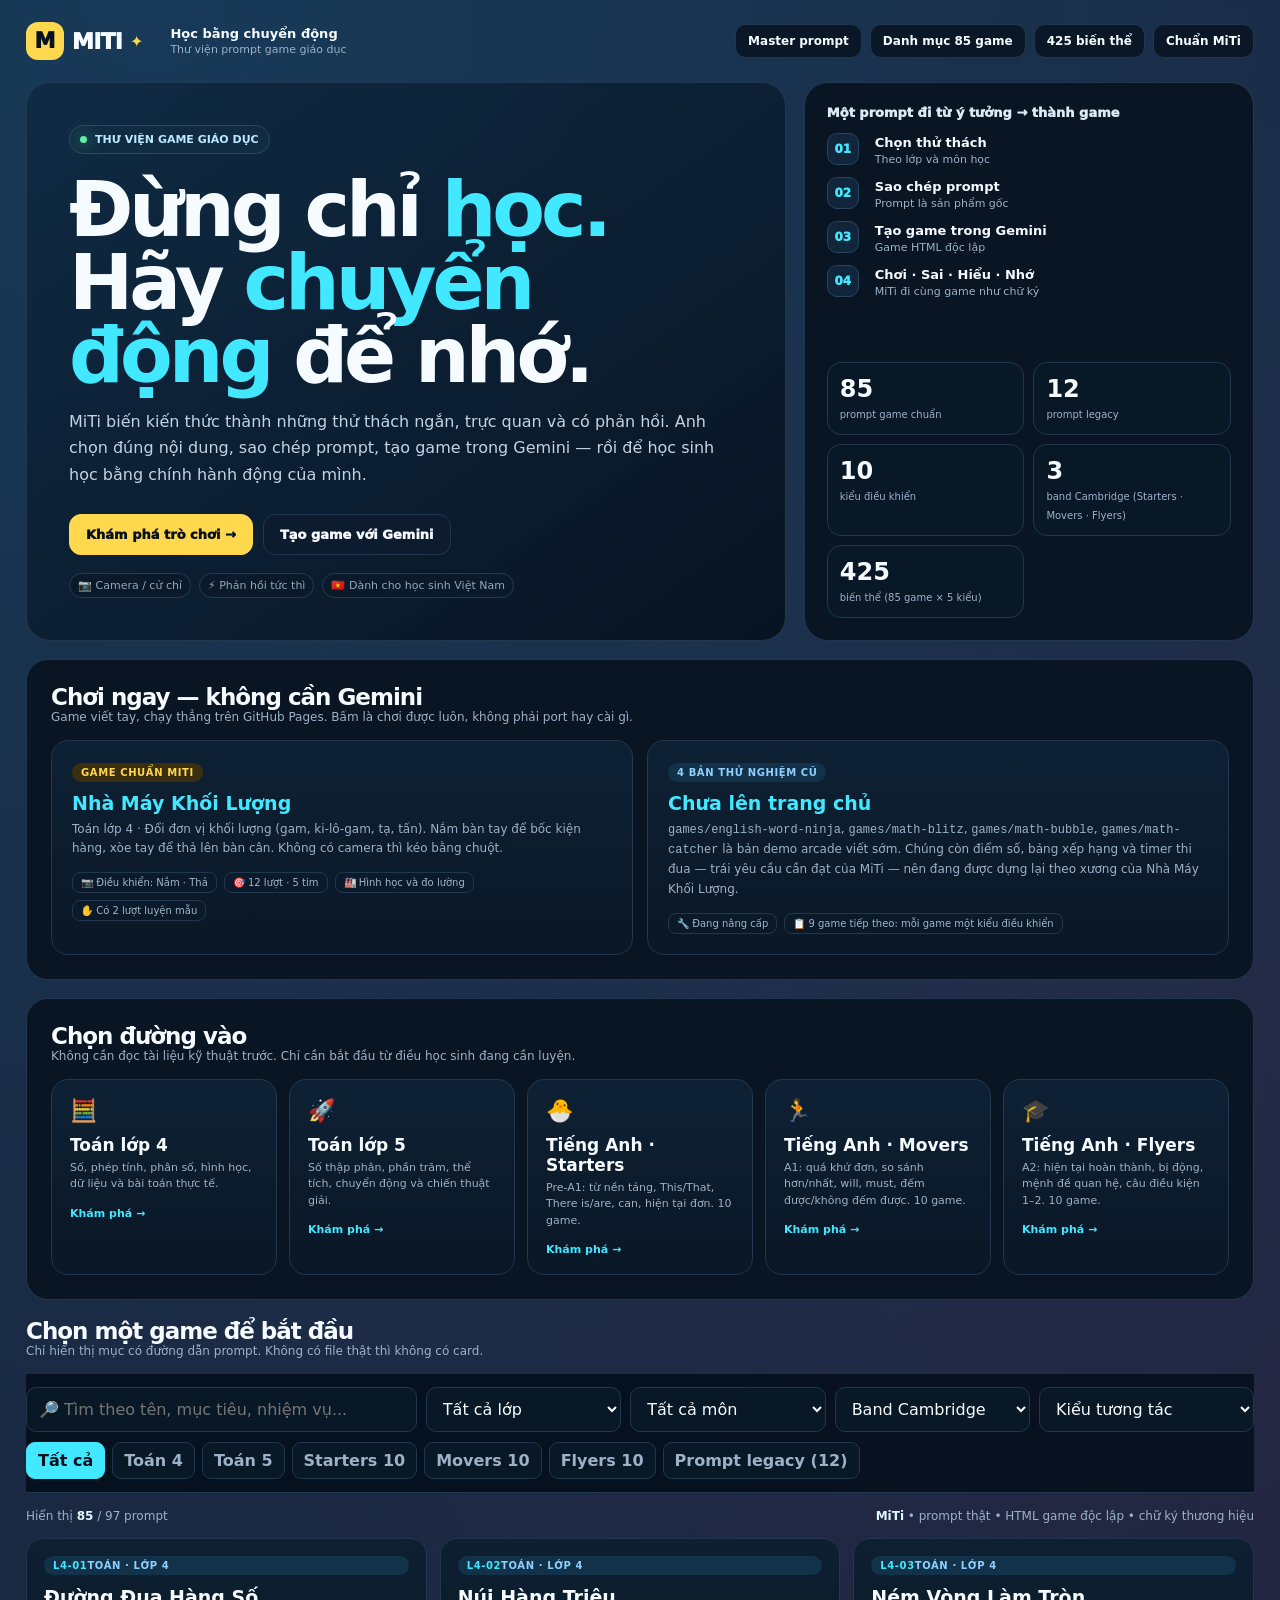
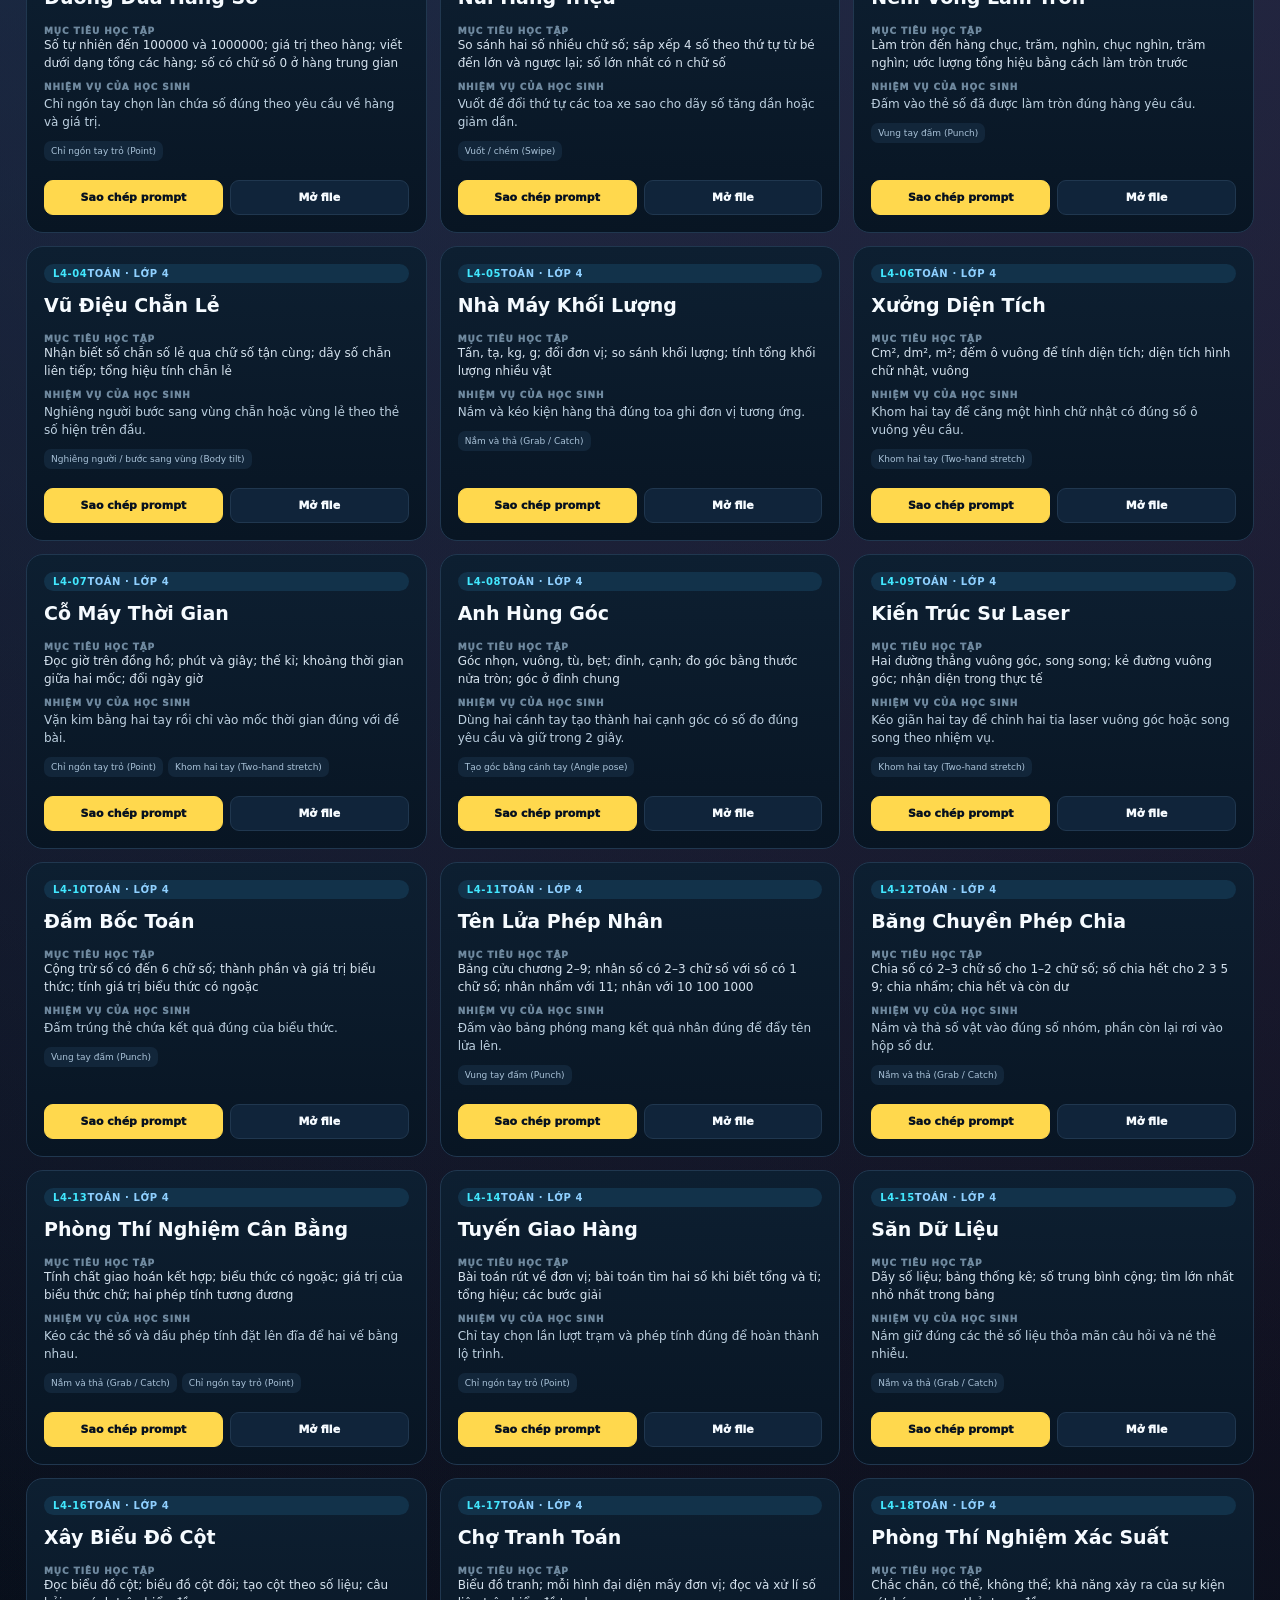
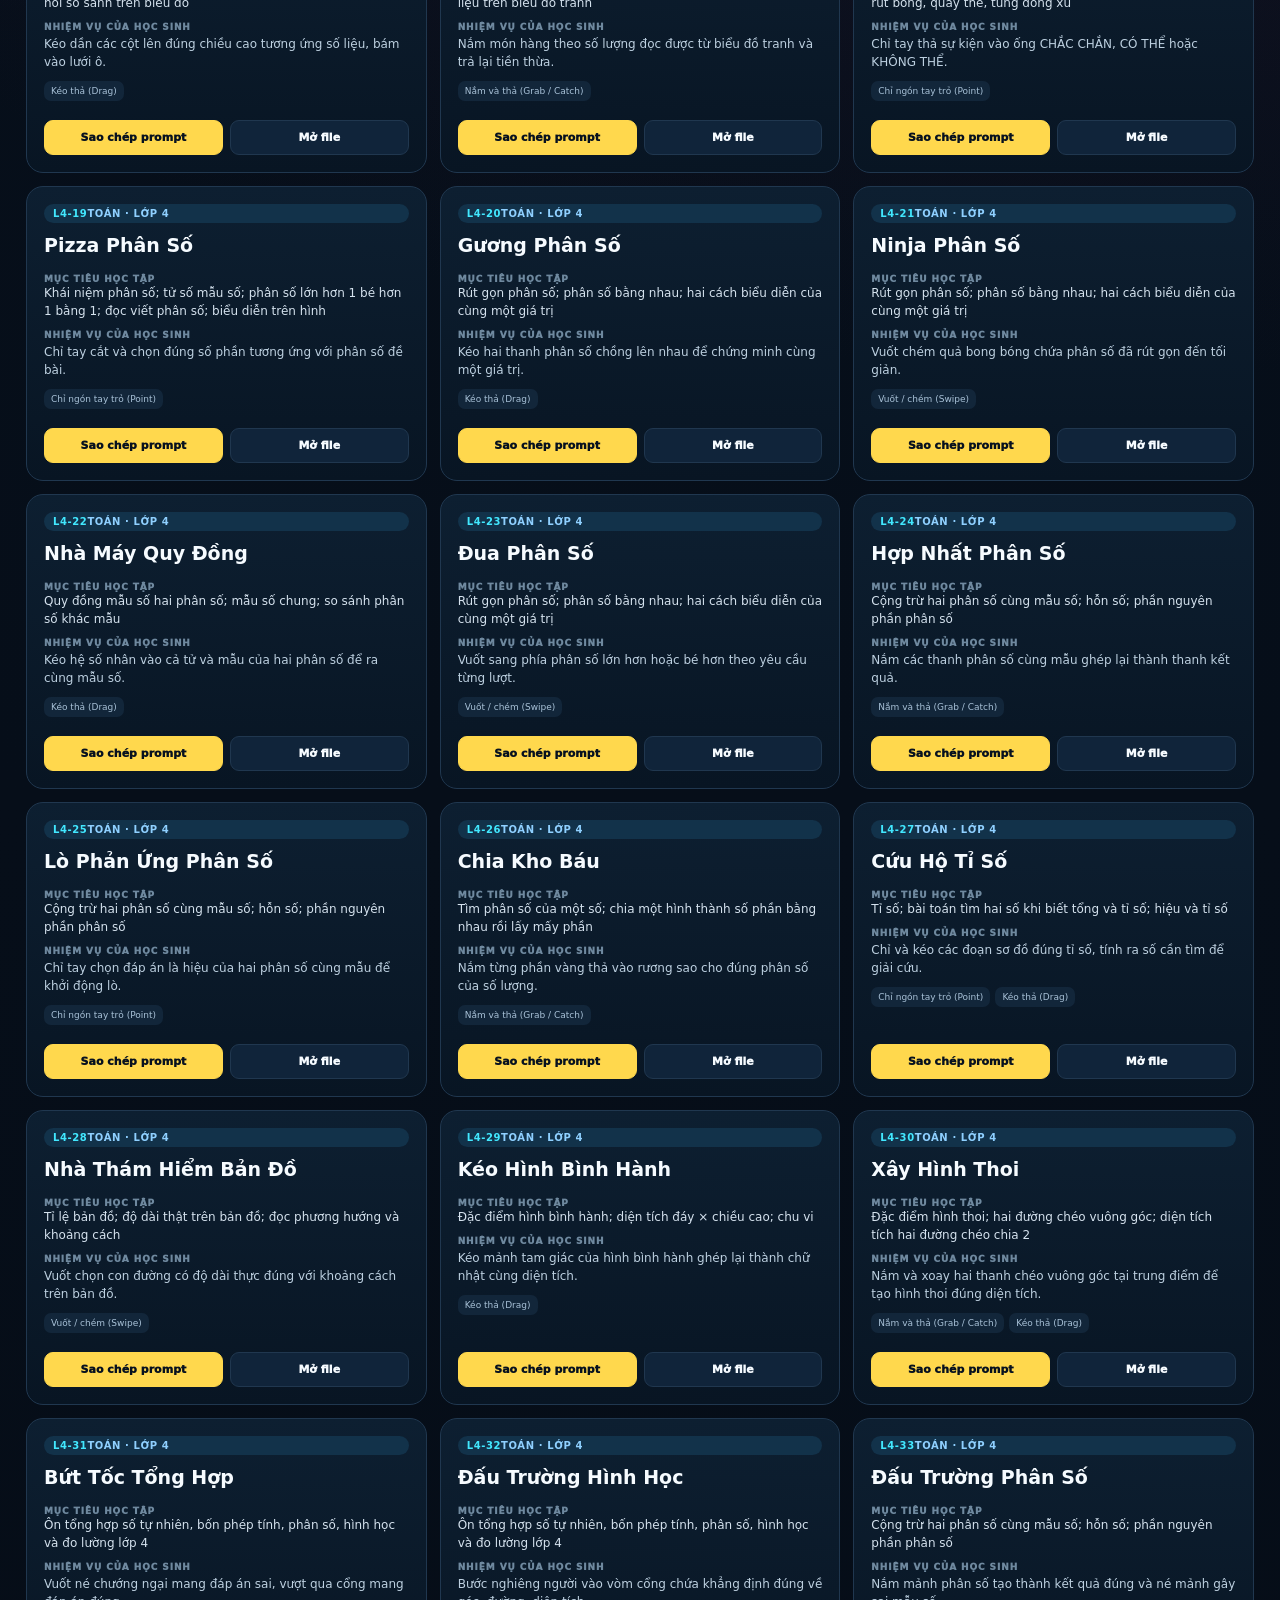
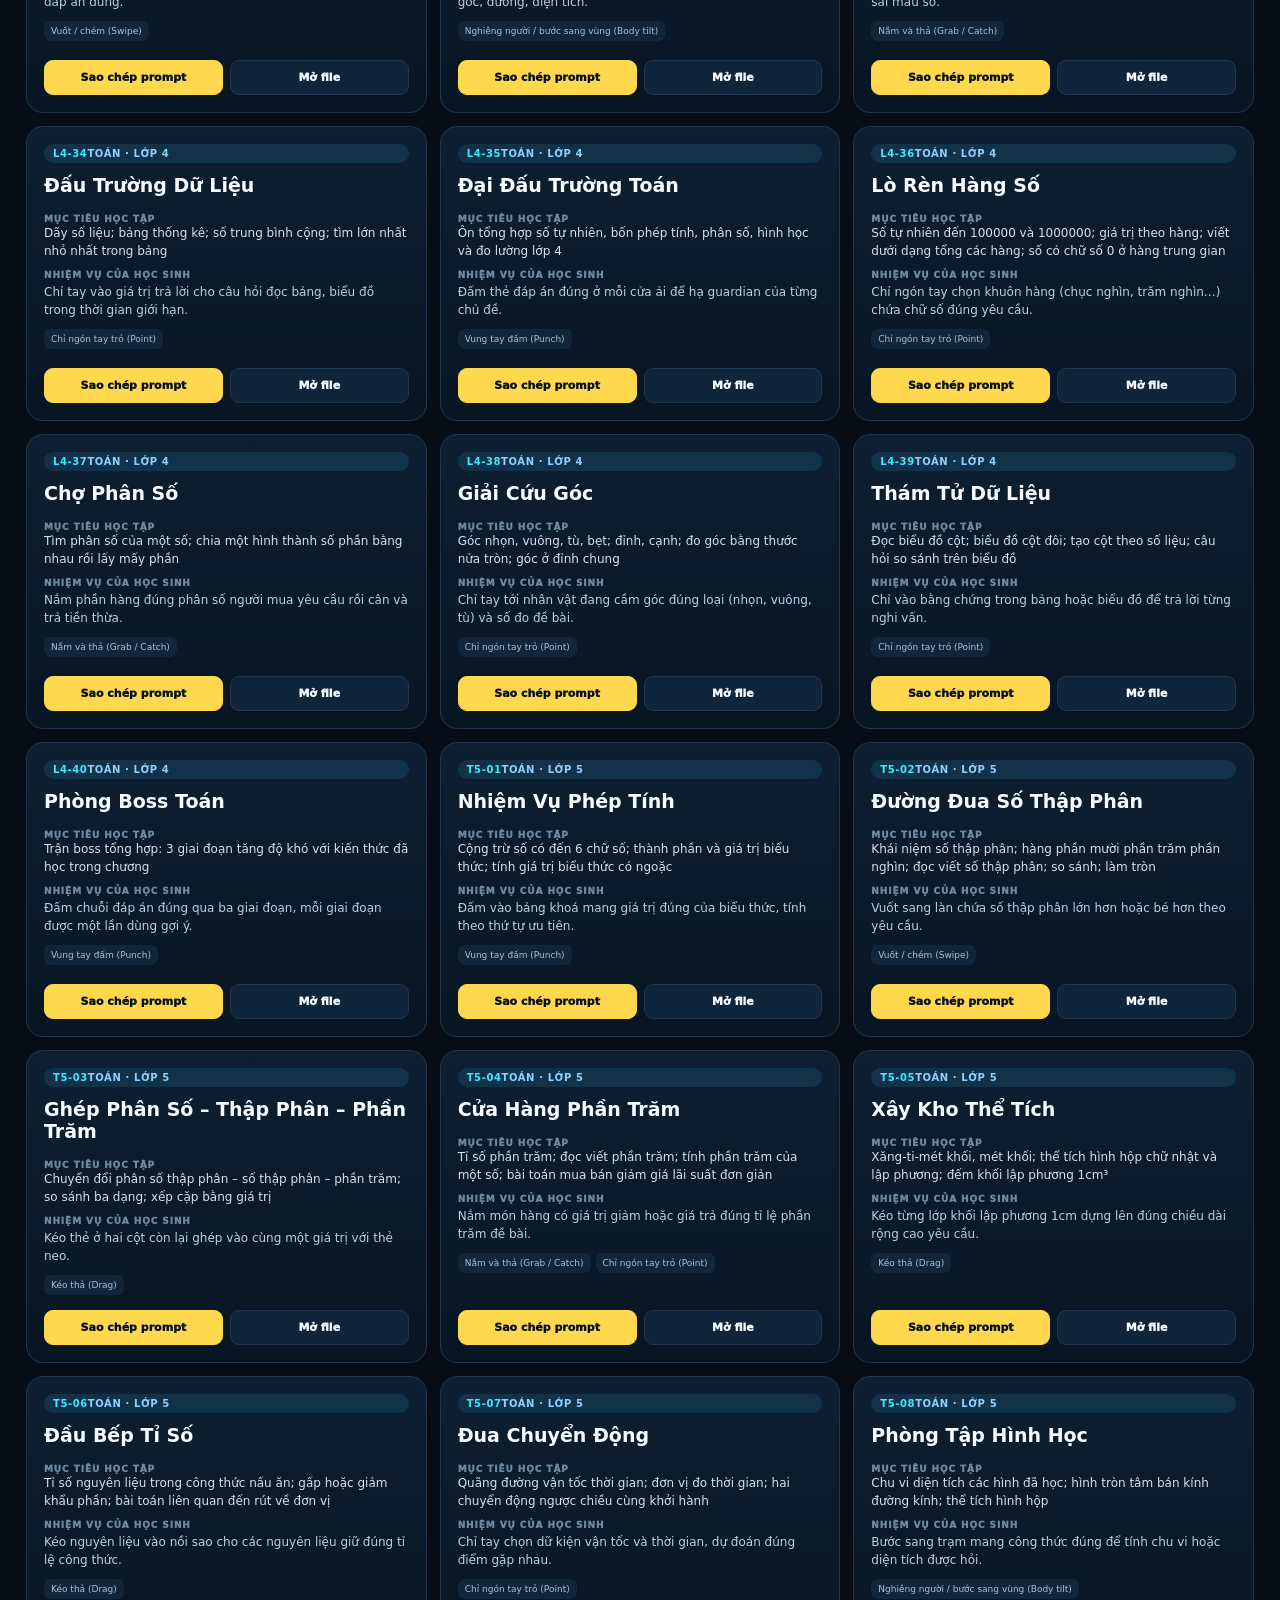
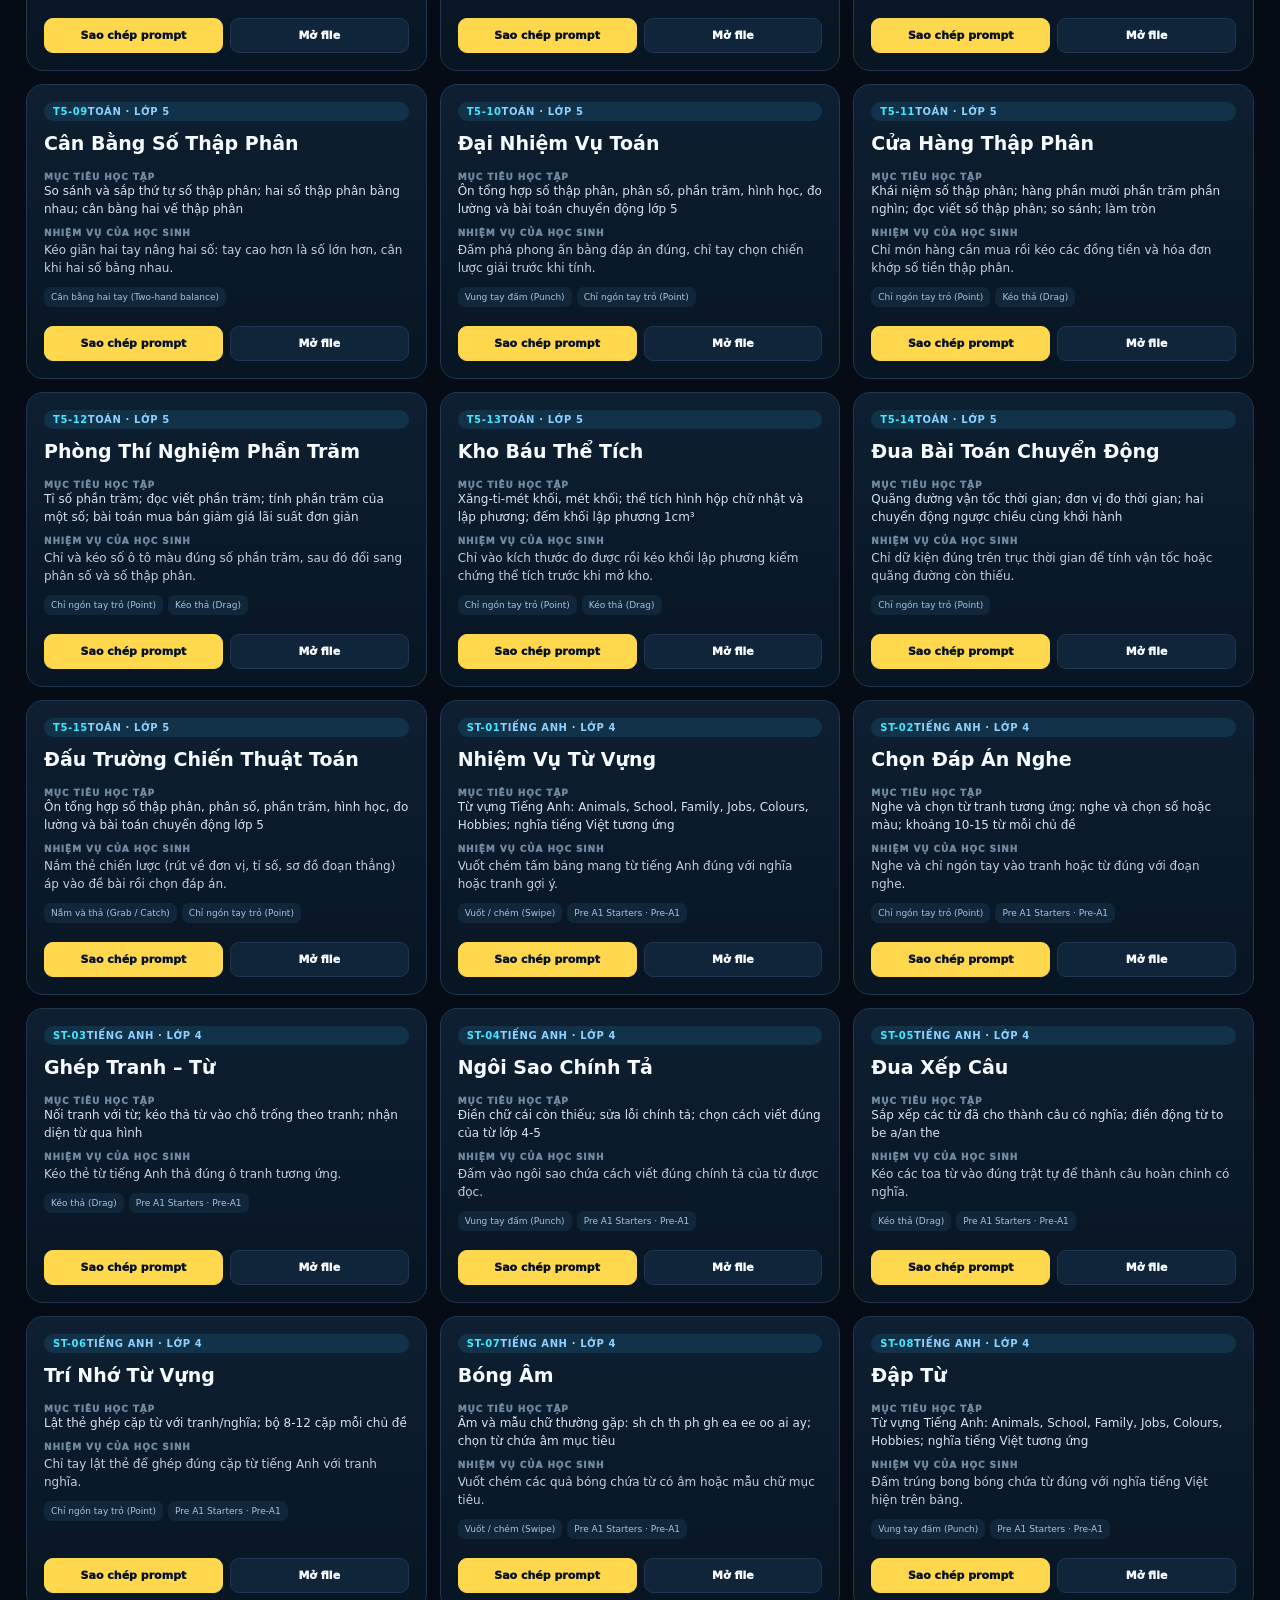
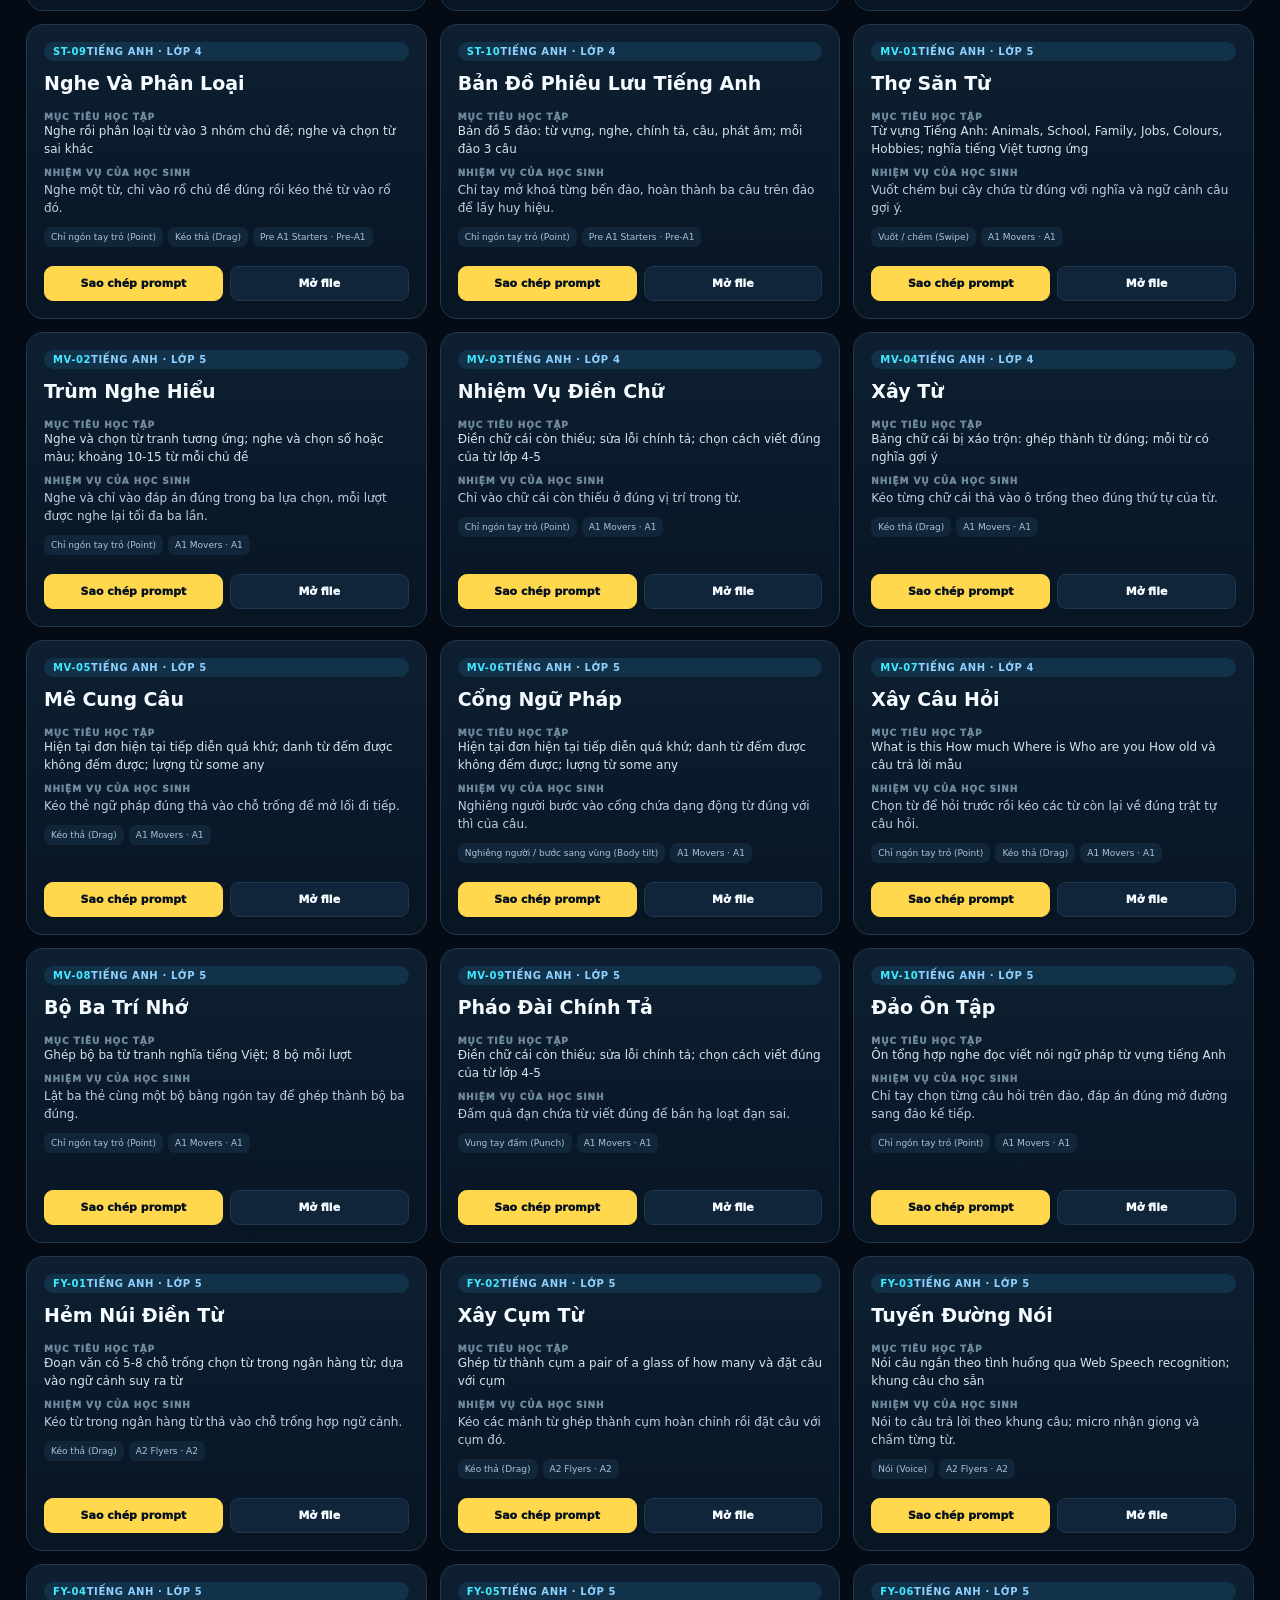
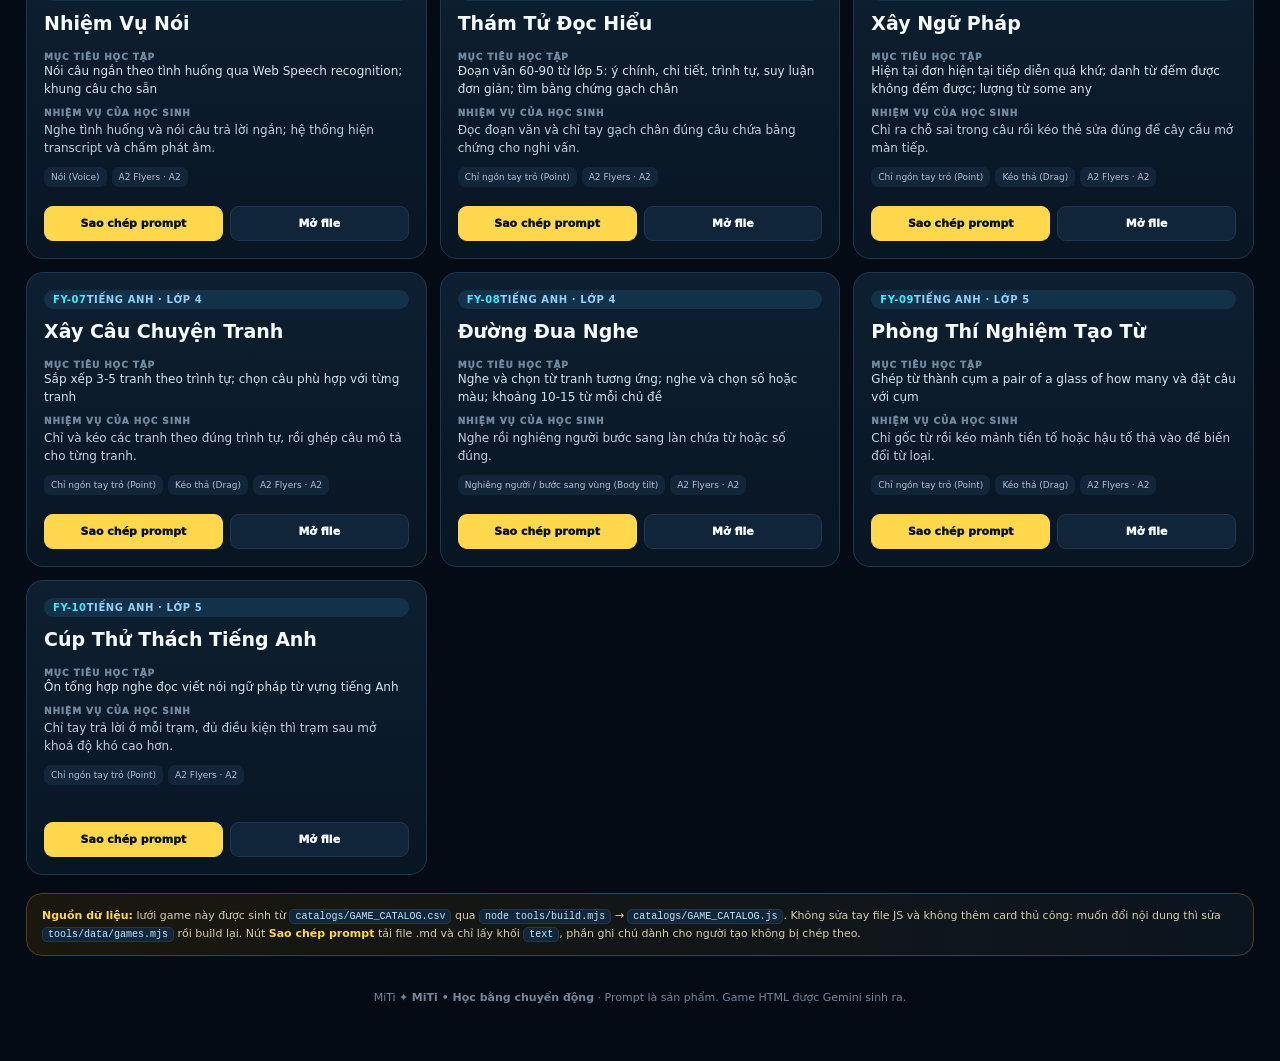
==== commit 470195c5: "Thêm game L4-05 viết tay chạy thẳng trên Pages + bảng điều khiển có mục "Chơi ngay" Thư viện prompt " ====
--- a/index.html
+++ b/index.html
@@ -20,6 +20,7 @@
 .note code{background:#12263a;border:1px solid var(--line);border-radius:5px;padding:1px 5px;font-size:10px;color:#bce9ff}
 .action[disabled]{opacity:.65;cursor:default}
 footer{padding:35px 0 0;color:#70879d;text-align:center;font-size:11px}@media(max-width:1050px){.hero{grid-template-columns:1fr}.routes{grid-template-columns:repeat(2,1fr)}.grid{grid-template-columns:repeat(2,1fr)}}@media(max-width:700px){.wrap{padding:16px 14px 45px}.top{align-items:flex-start;flex-direction:column}.brandcopy{display:none}.links{width:100%}.heroMain{padding:25px}.hero h1{letter-spacing:-2.5px}.filters{grid-template-columns:1fr 1fr}.filters .input{grid-column:1/-1}.routes{grid-template-columns:1fr}.grid{grid-template-columns:1fr}.sectionHead,.libraryMeta{align-items:flex-start;flex-direction:column}}
+.playGrid{display:grid;grid-template-columns:repeat(2,1fr);gap:14px}.playCard{position:relative;border:1px solid var(--line);background:linear-gradient(180deg,#0e2134,#0a1726);border-radius:17px;padding:20px;display:block;text-decoration:none;transition:.18s}.playCard:hover{transform:translateY(-2px);border-color:#356784}.playCard h3{margin:10px 0 6px;font-size:19px;color:var(--cyan)}.playCard p{margin:0;color:var(--muted);font-size:12px;line-height:1.6}.badge{display:inline-block;padding:4px 9px;border-radius:999px;font-size:10px;letter-spacing:.6px;text-transform:uppercase;background:#12324a;color:#8fd0ff}.badge.gold{background:#3a2f10;color:#ffd84d}.playMeta{display:flex;flex-wrap:wrap;gap:7px;margin-top:14px}.playMeta span{font-size:10px;color:#9fb6c9;border:1px solid var(--line);border-radius:8px;padding:4px 8px}.playNote{margin:14px 0 0;color:var(--muted);font-size:11px;line-height:1.6}@media(max-width:700px){.playGrid{grid-template-columns:1fr}}
 </style>
 </head>
 <body>
@@ -66,6 +67,24 @@
       <div class="tinyStat"><strong>425</strong><span>biến thể (85 game × 5 kiểu)</span></div>
     </div>
   </aside>
+</section>
+
+<section class="choose">
+  <div class="sectionHead"><div><h2>Chơi ngay — không cần Gemini</h2><p>Game viết tay, chạy thẳng trên GitHub Pages. Bấm là chơi được luôn, không phải port hay cài gì.</p></div></div>
+  <div class="playGrid">
+    <a class="playCard" href="games/l4-05-nha-may-khoi-luong/">
+      <span class="badge gold">Game chuẩn MiTi</span>
+      <h3>Nhà Máy Khối Lượng</h3>
+      <p>Toán lớp 4 · Đổi đơn vị khối lượng (gam, ki-lô-gam, tạ, tấn). Nắm bàn tay để bốc kiện hàng, xòe tay để thả lên bàn cân. Không có camera thì kéo bằng chuột.</p>
+      <div class="playMeta"><span>📷 Điều khiển: Nắm · Thả</span><span>🎯 12 lượt · 5 tim</span><span>🏭 Hình học và đo lường</span><span>✋ Có 2 lượt luyện mẫu</span></div>
+    </a>
+    <div class="playCard">
+      <span class="badge">4 bản thử nghiệm cũ</span>
+      <h3>Chưa lên trang chủ</h3>
+      <p><code>games/english-word-ninja</code>, <code>games/math-blitz</code>, <code>games/math-bubble</code>, <code>games/math-catcher</code> là bản demo arcade viết sớm. Chúng còn điểm số, bảng xếp hạng và timer thi đua — trái yêu cầu cần đạt của MiTi — nên đang được dựng lại theo xương của Nhà Máy Khối Lượng.</p>
+      <div class="playMeta"><span>🔧 Đang nâng cấp</span><span>📋 9 game tiếp theo: mỗi game một kiểu điều khiển</span></div>
+    </div>
+  </div>
 </section>
 
 <section class="choose">
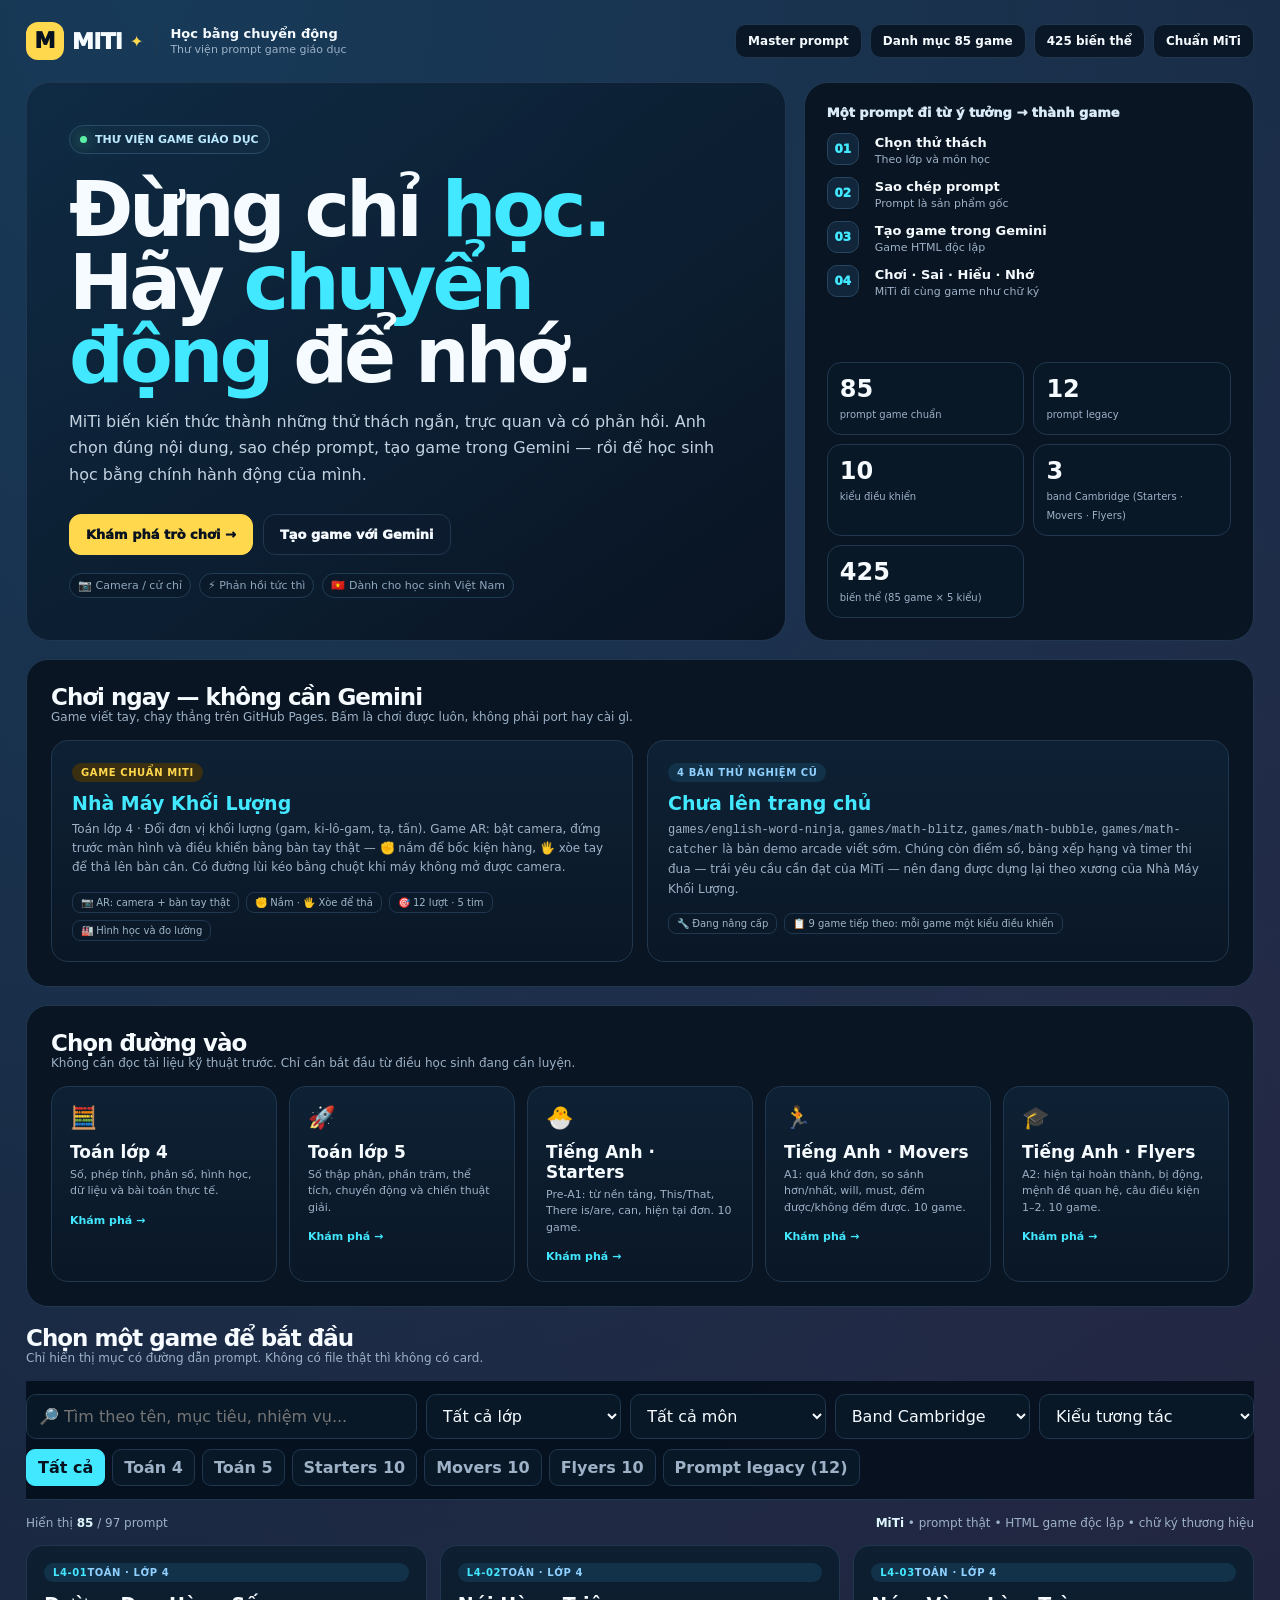
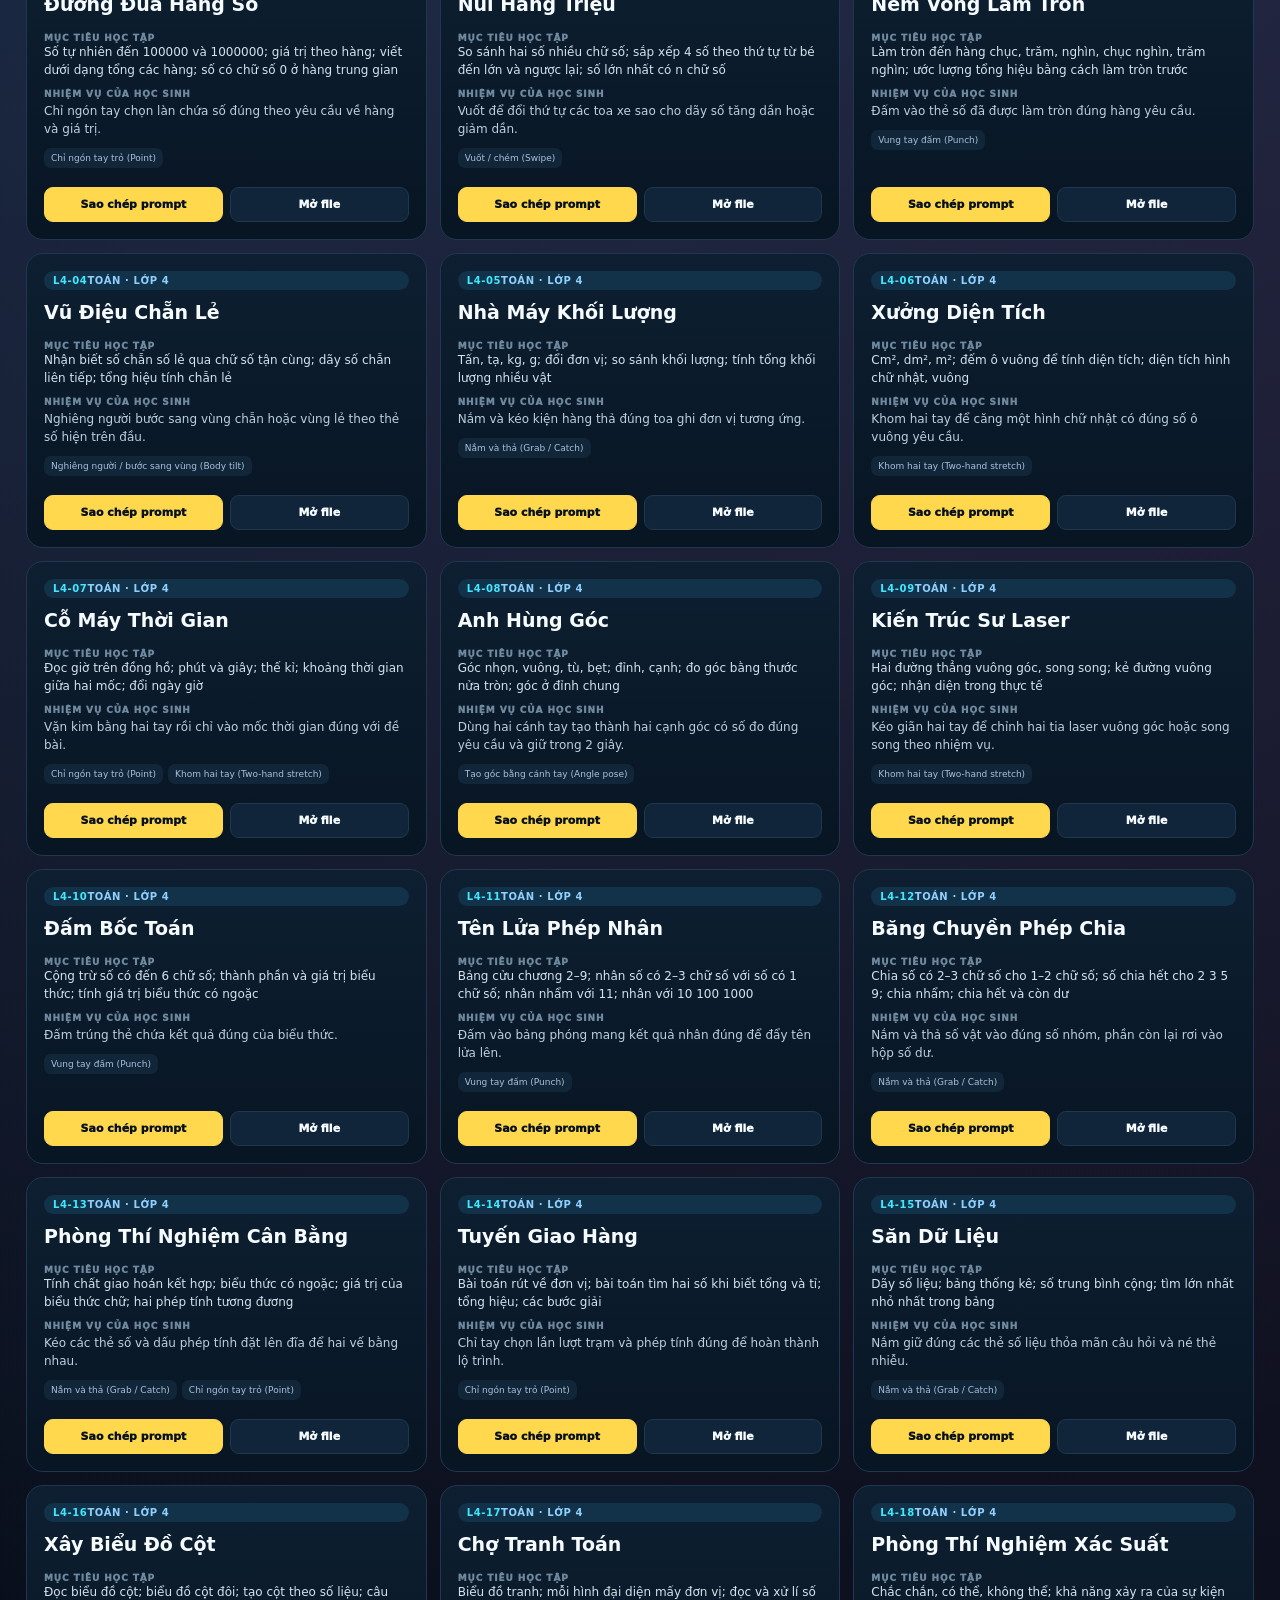
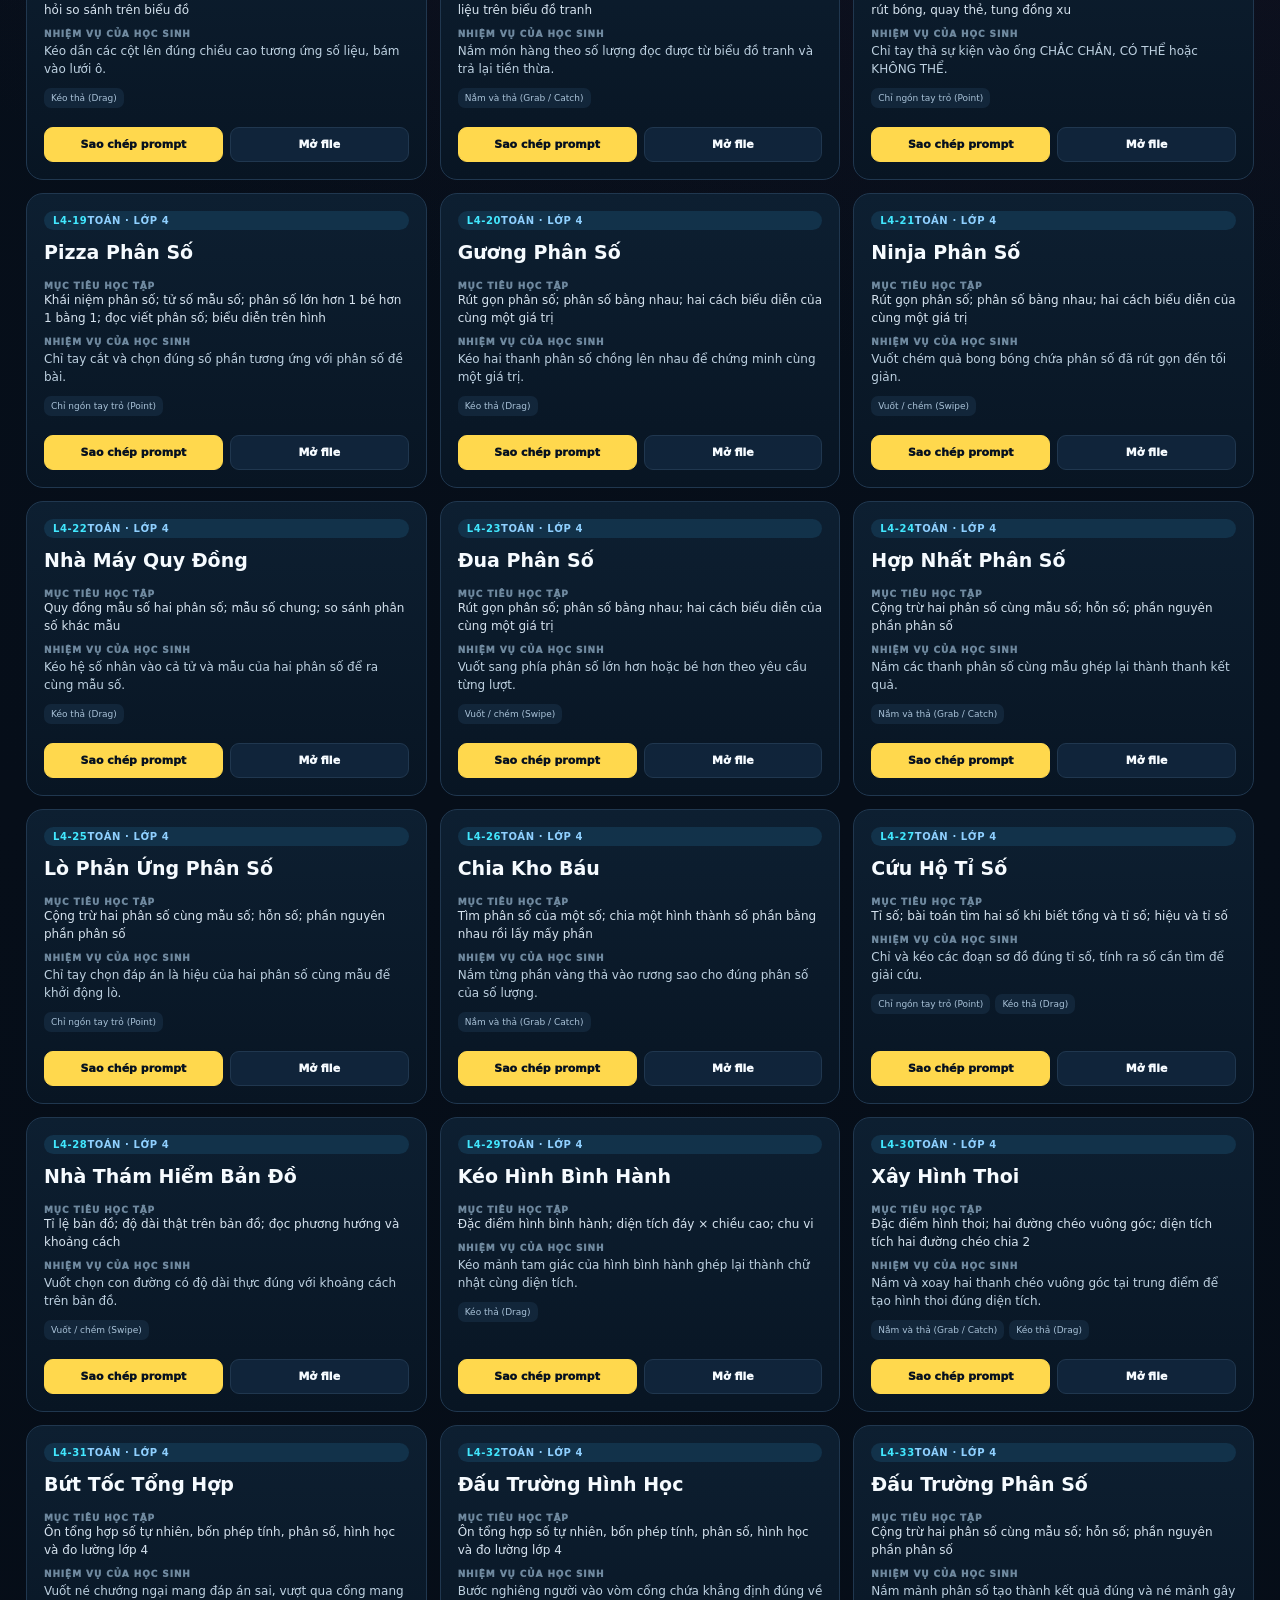
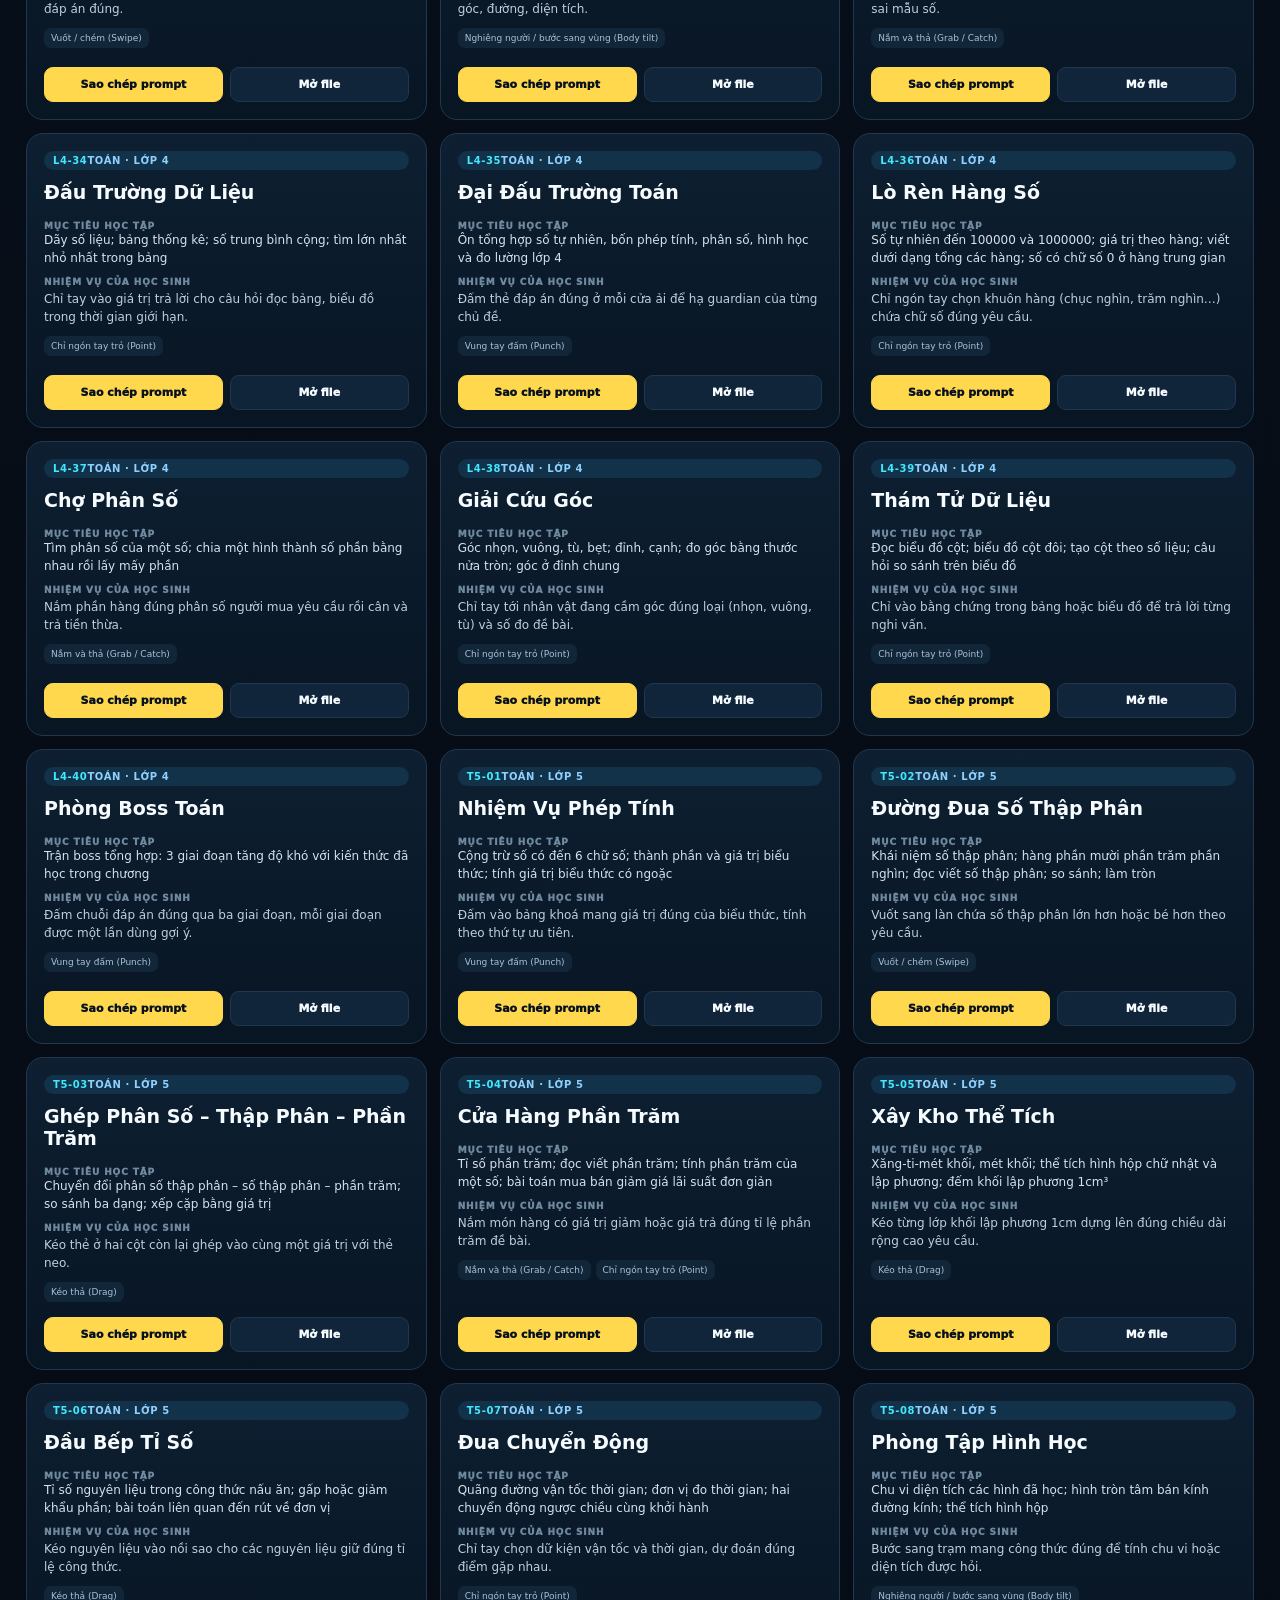
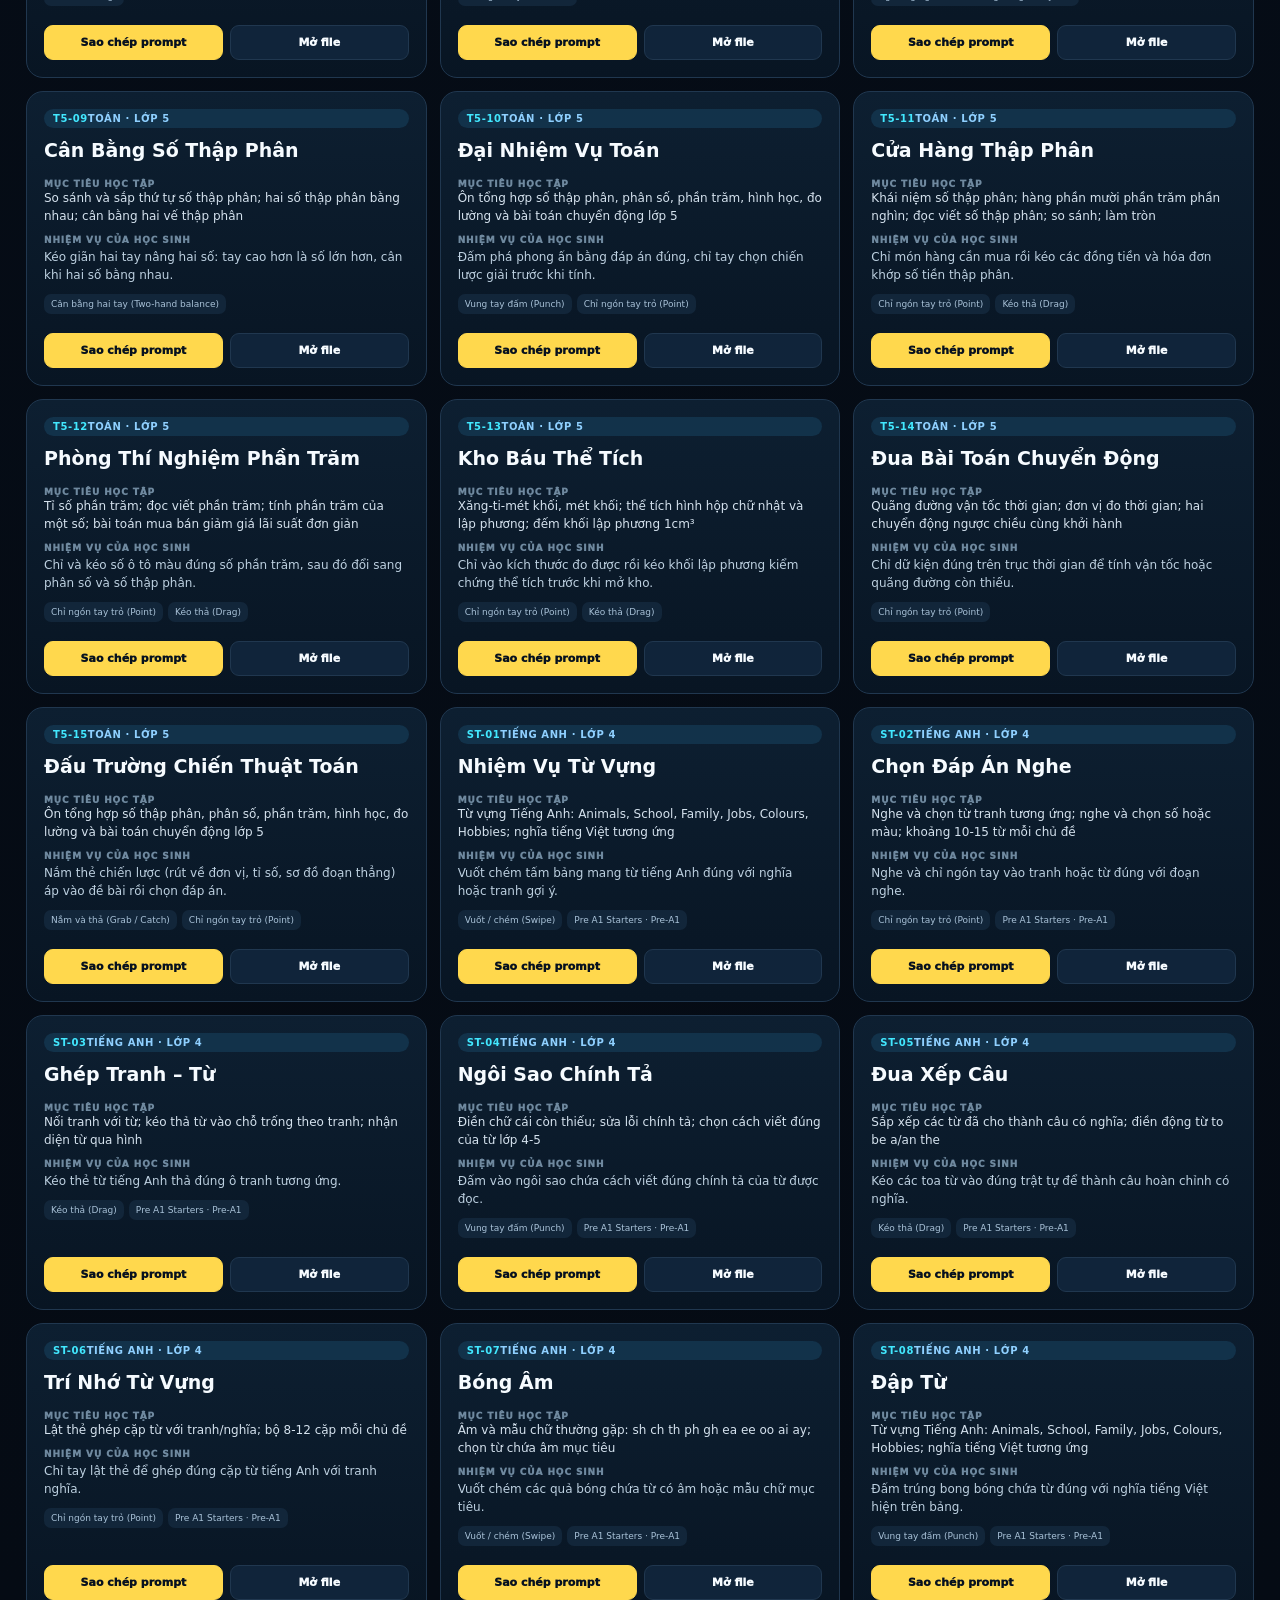
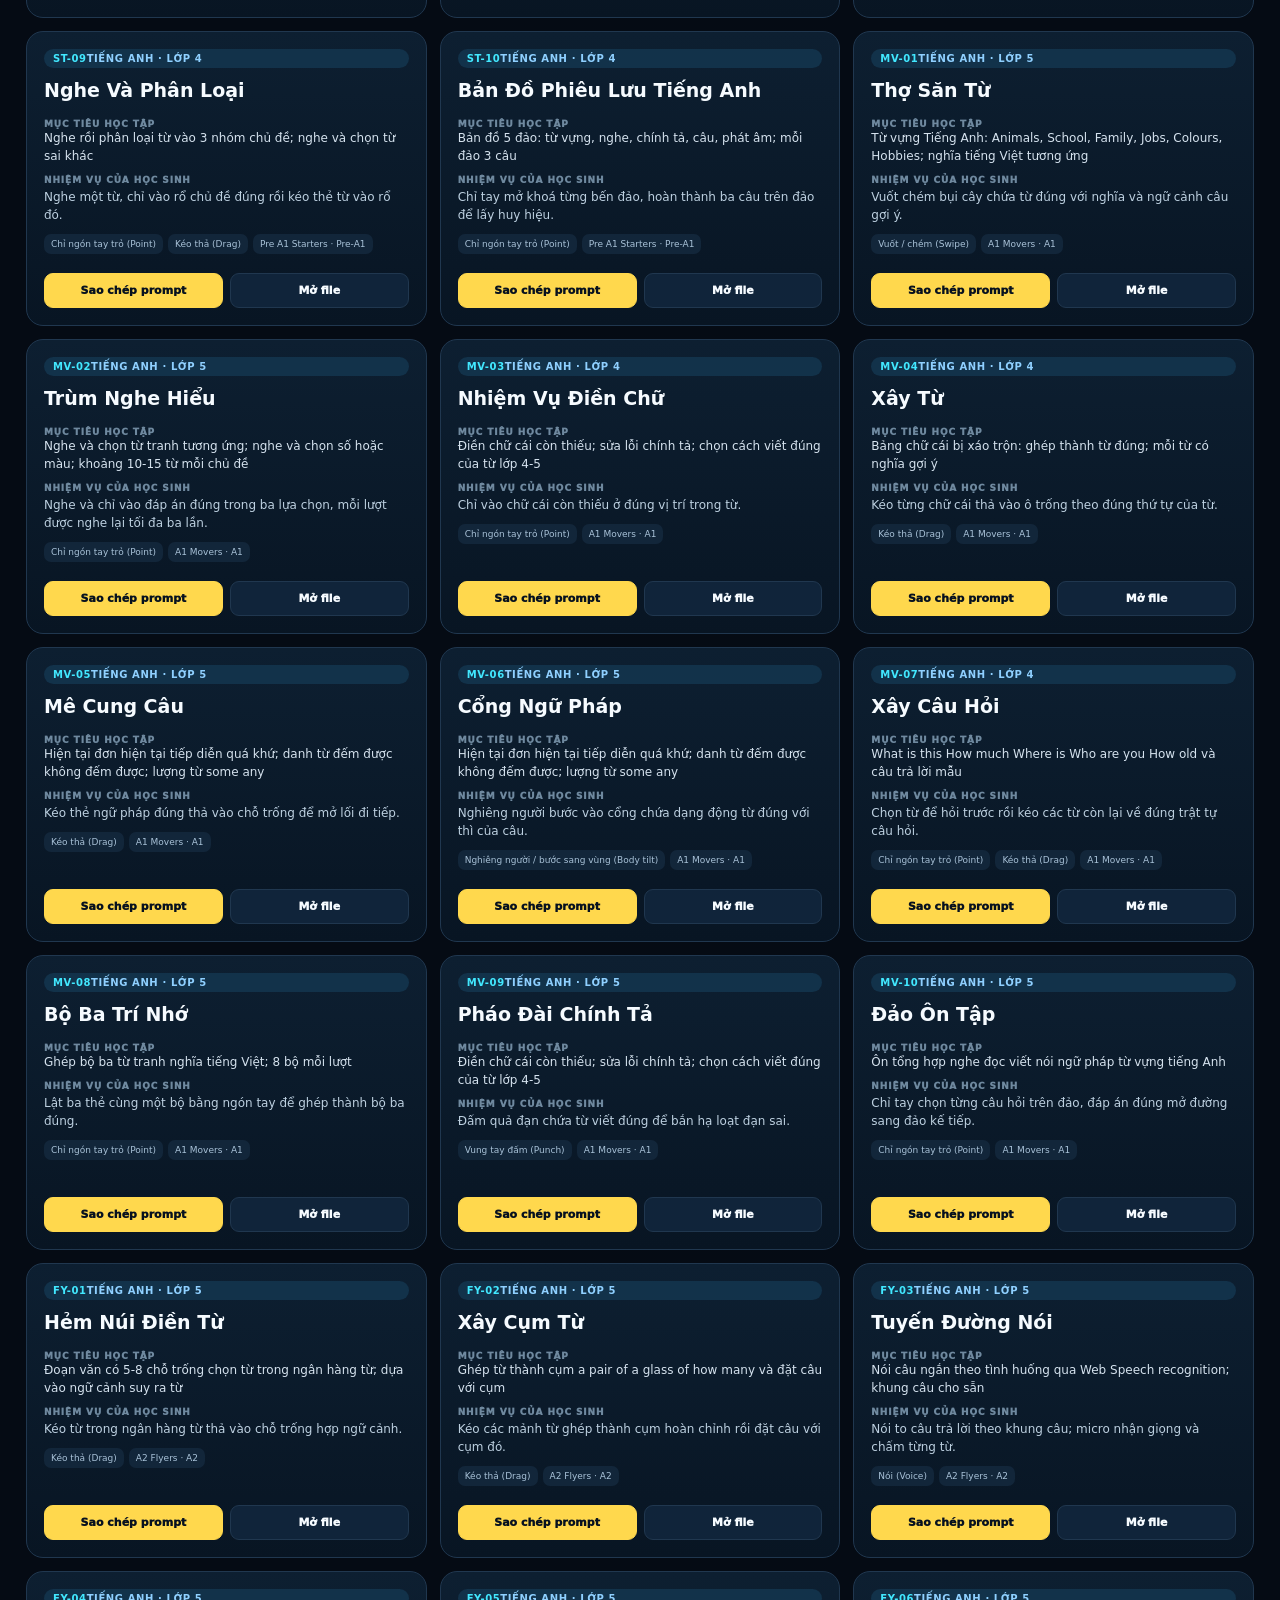
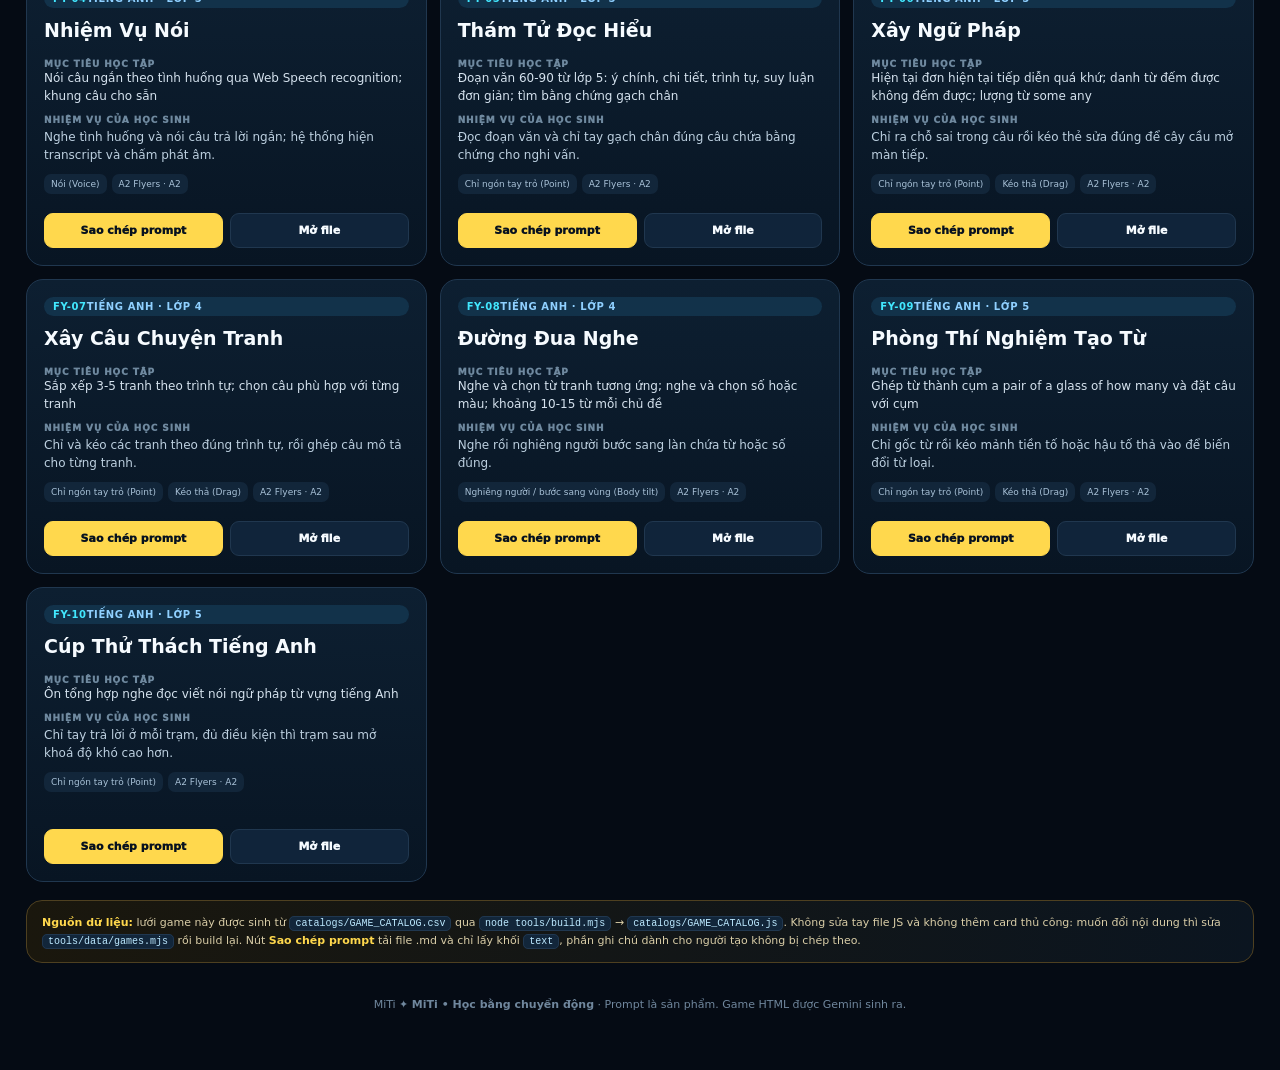
==== commit d51515dd: "Giữ đúng chất AR cho L4-05: camera và bàn tay thật là đường mặc định Nút "Chơi không cần camera" nga" ====
--- a/index.html
+++ b/index.html
@@ -75,8 +75,8 @@
     <a class="playCard" href="games/l4-05-nha-may-khoi-luong/">
       <span class="badge gold">Game chuẩn MiTi</span>
       <h3>Nhà Máy Khối Lượng</h3>
-      <p>Toán lớp 4 · Đổi đơn vị khối lượng (gam, ki-lô-gam, tạ, tấn). Nắm bàn tay để bốc kiện hàng, xòe tay để thả lên bàn cân. Không có camera thì kéo bằng chuột.</p>
-      <div class="playMeta"><span>📷 Điều khiển: Nắm · Thả</span><span>🎯 12 lượt · 5 tim</span><span>🏭 Hình học và đo lường</span><span>✋ Có 2 lượt luyện mẫu</span></div>
+      <p>Toán lớp 4 · Đổi đơn vị khối lượng (gam, ki-lô-gam, tạ, tấn). Game AR: bật camera, đứng trước màn hình và điều khiển bằng bàn tay thật — ✊ nắm để bốc kiện hàng, 🖐️ xòe tay để thả lên bàn cân. Có đường lùi kéo bằng chuột khi máy không mở được camera.</p>
+      <div class="playMeta"><span>📷 AR: camera + bàn tay thật</span><span>✊ Nắm · 🖐️ Xòe để thả</span><span>🎯 12 lượt · 5 tim</span><span>🏭 Hình học và đo lường</span></div>
     </a>
     <div class="playCard">
       <span class="badge">4 bản thử nghiệm cũ</span>
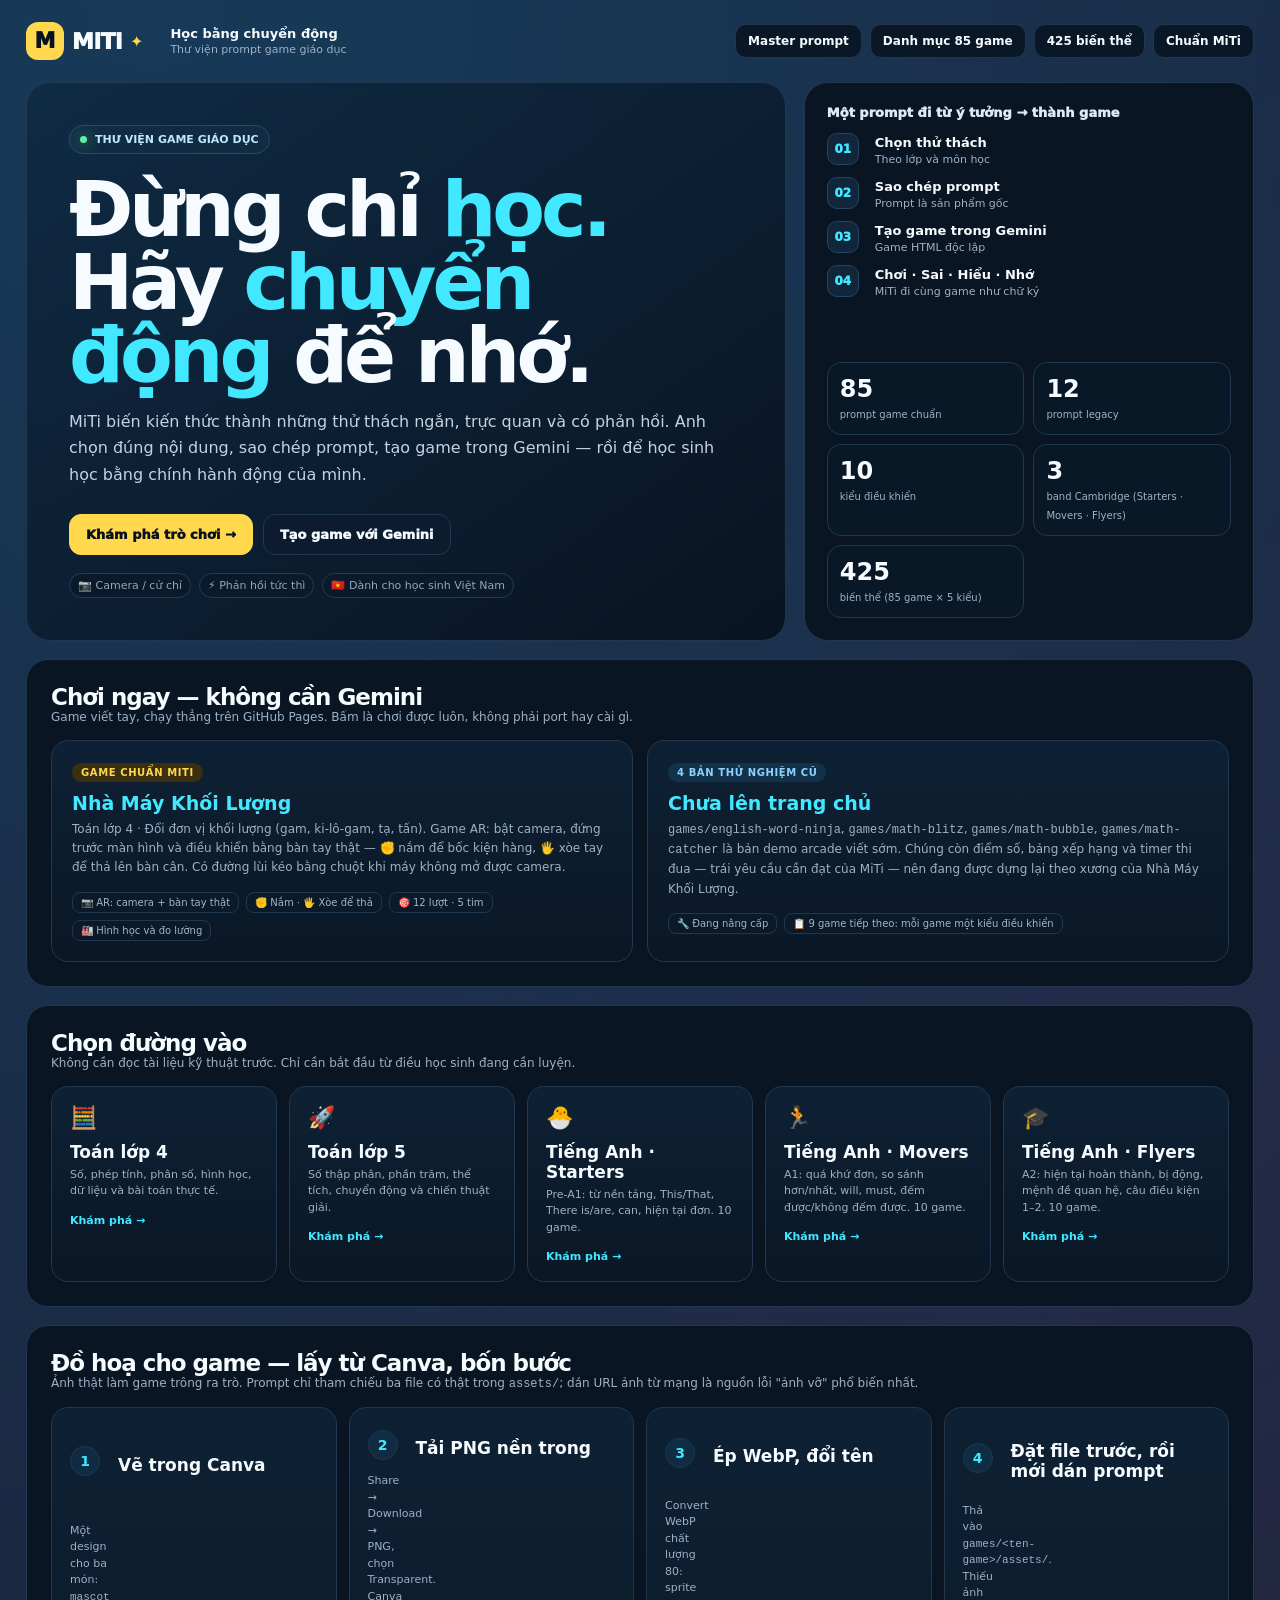
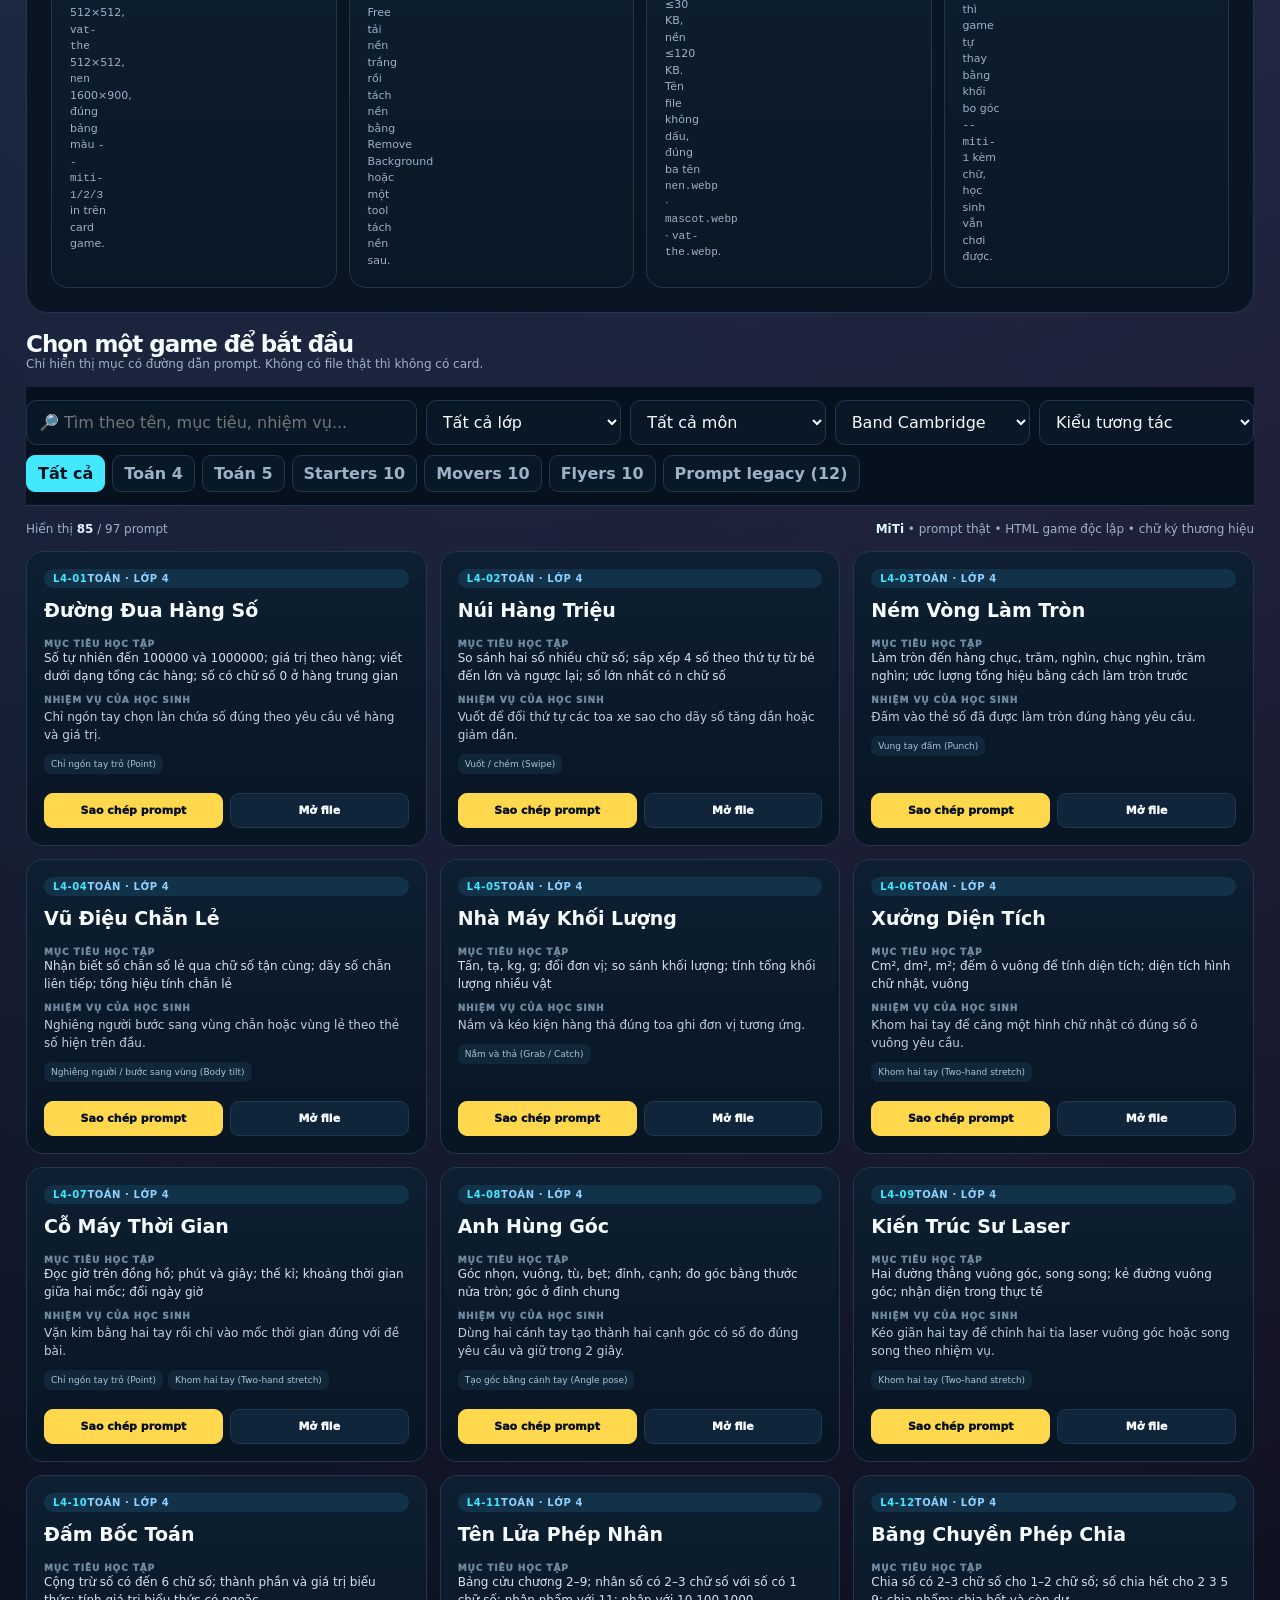
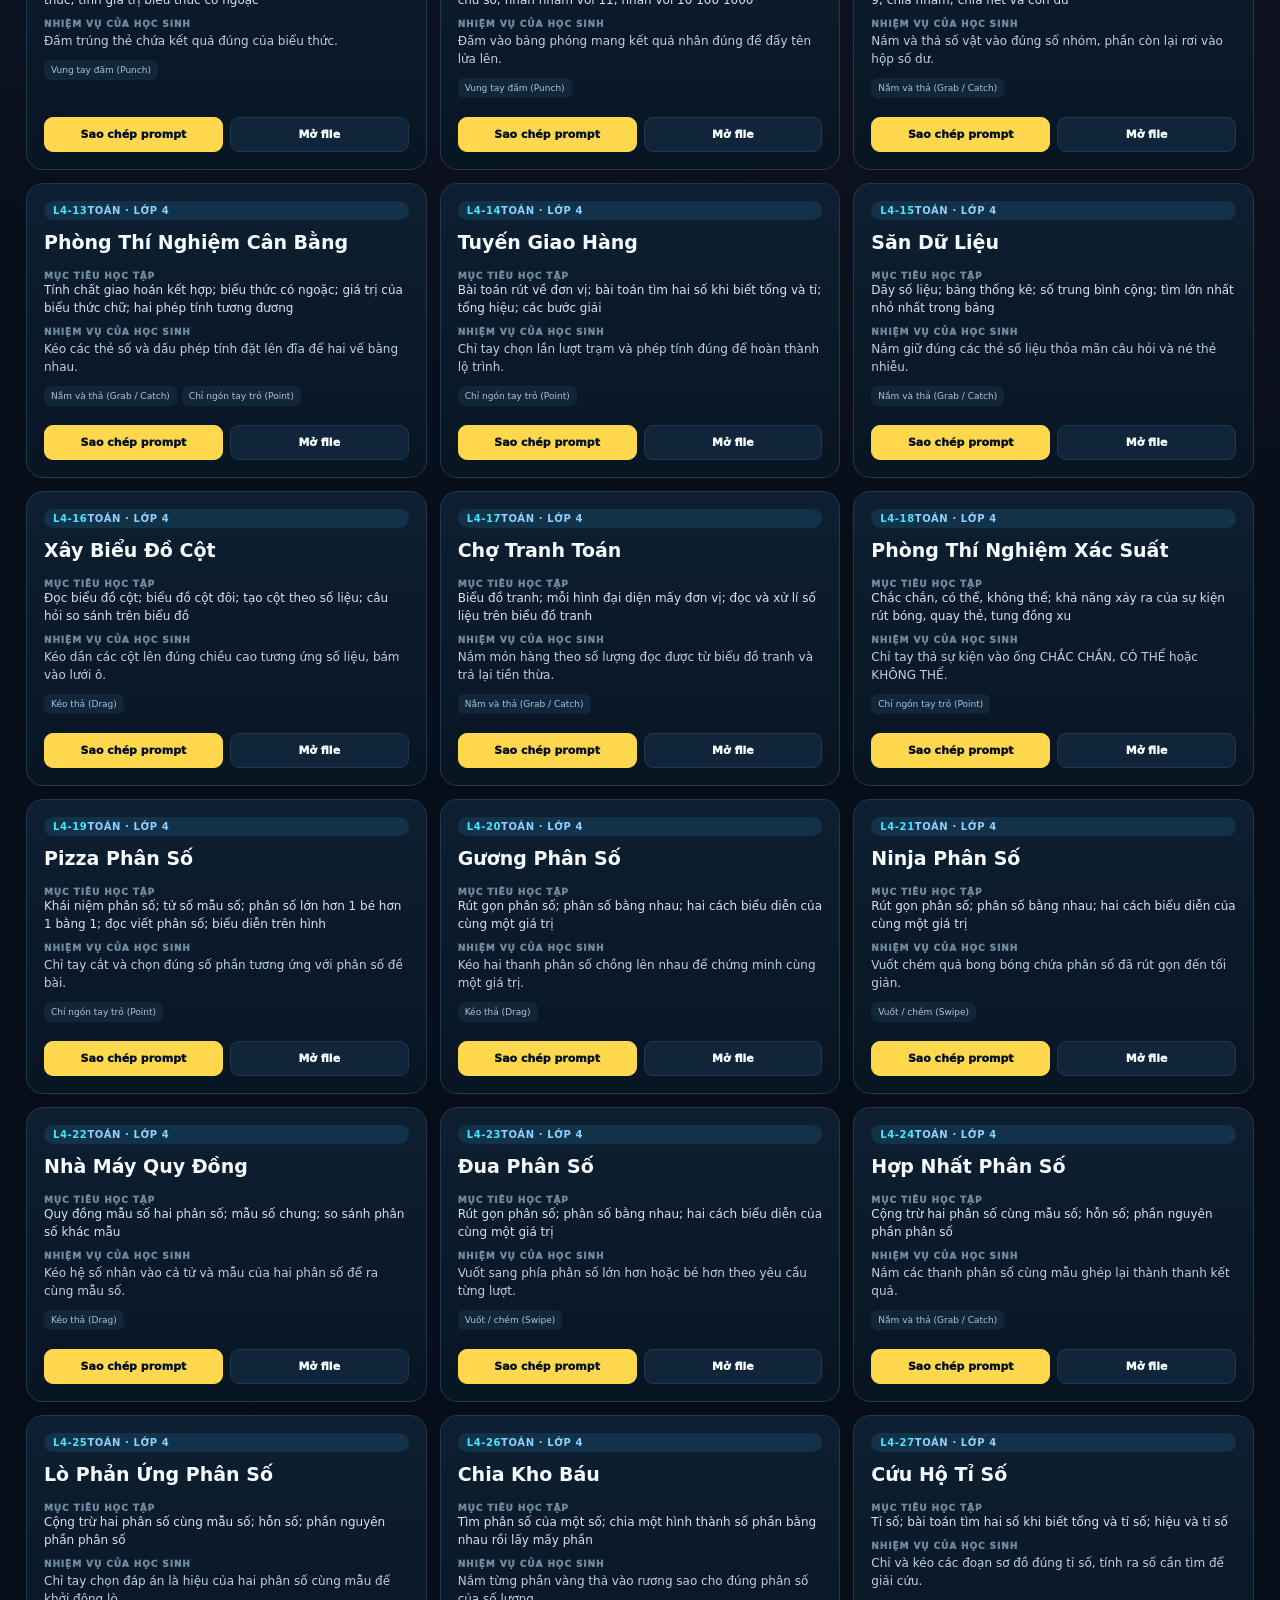
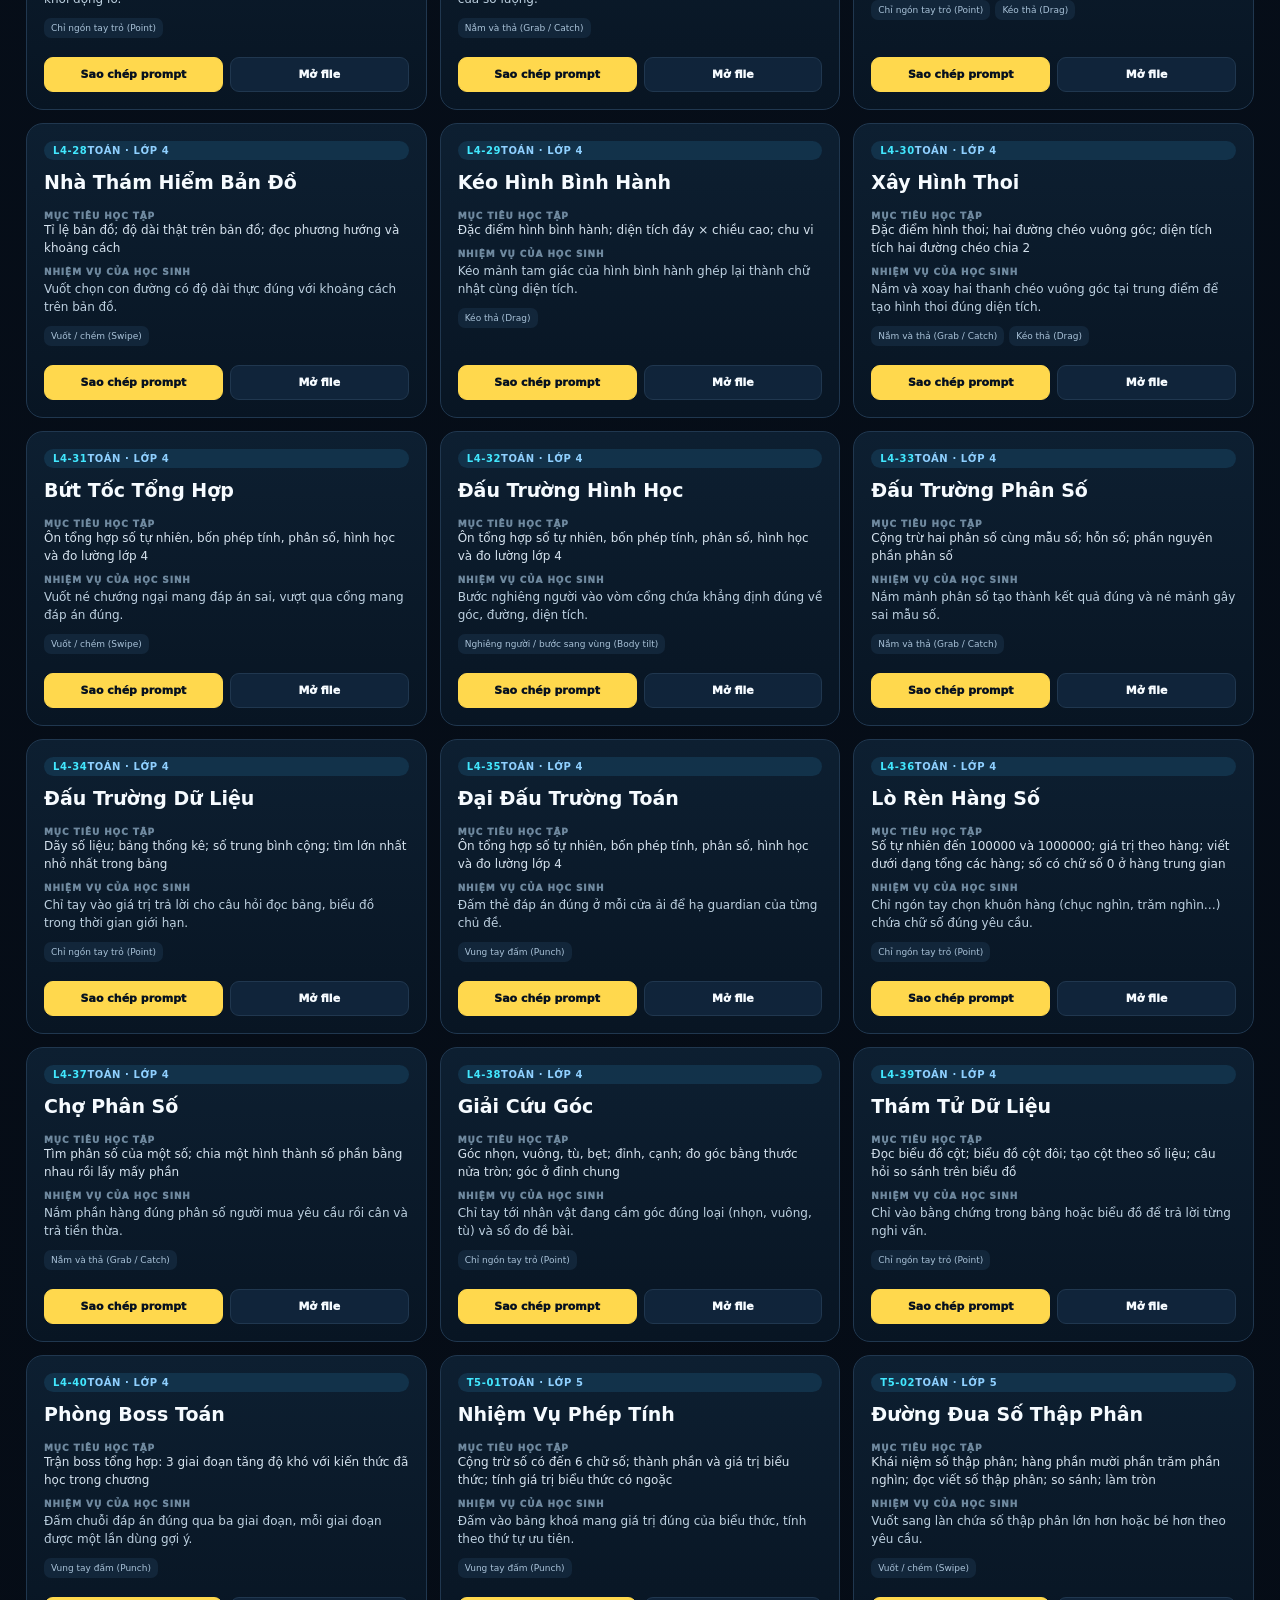
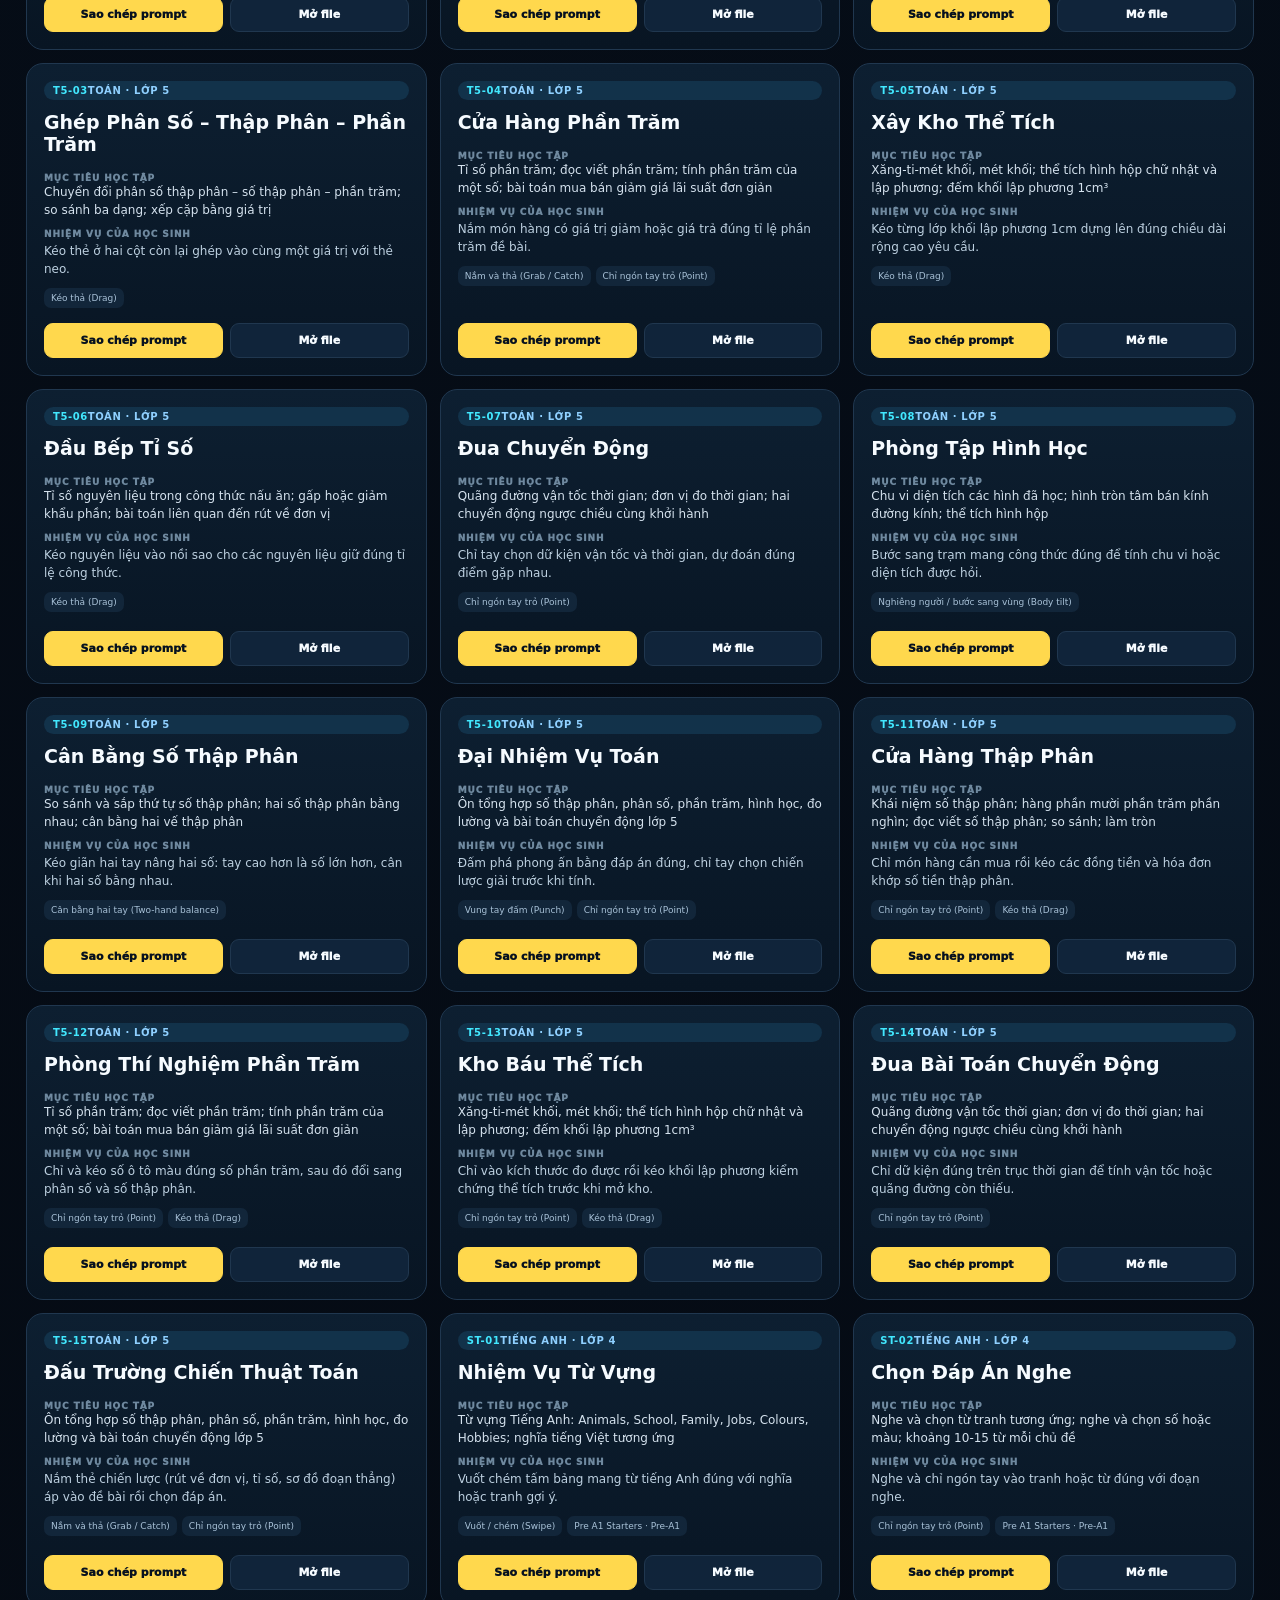
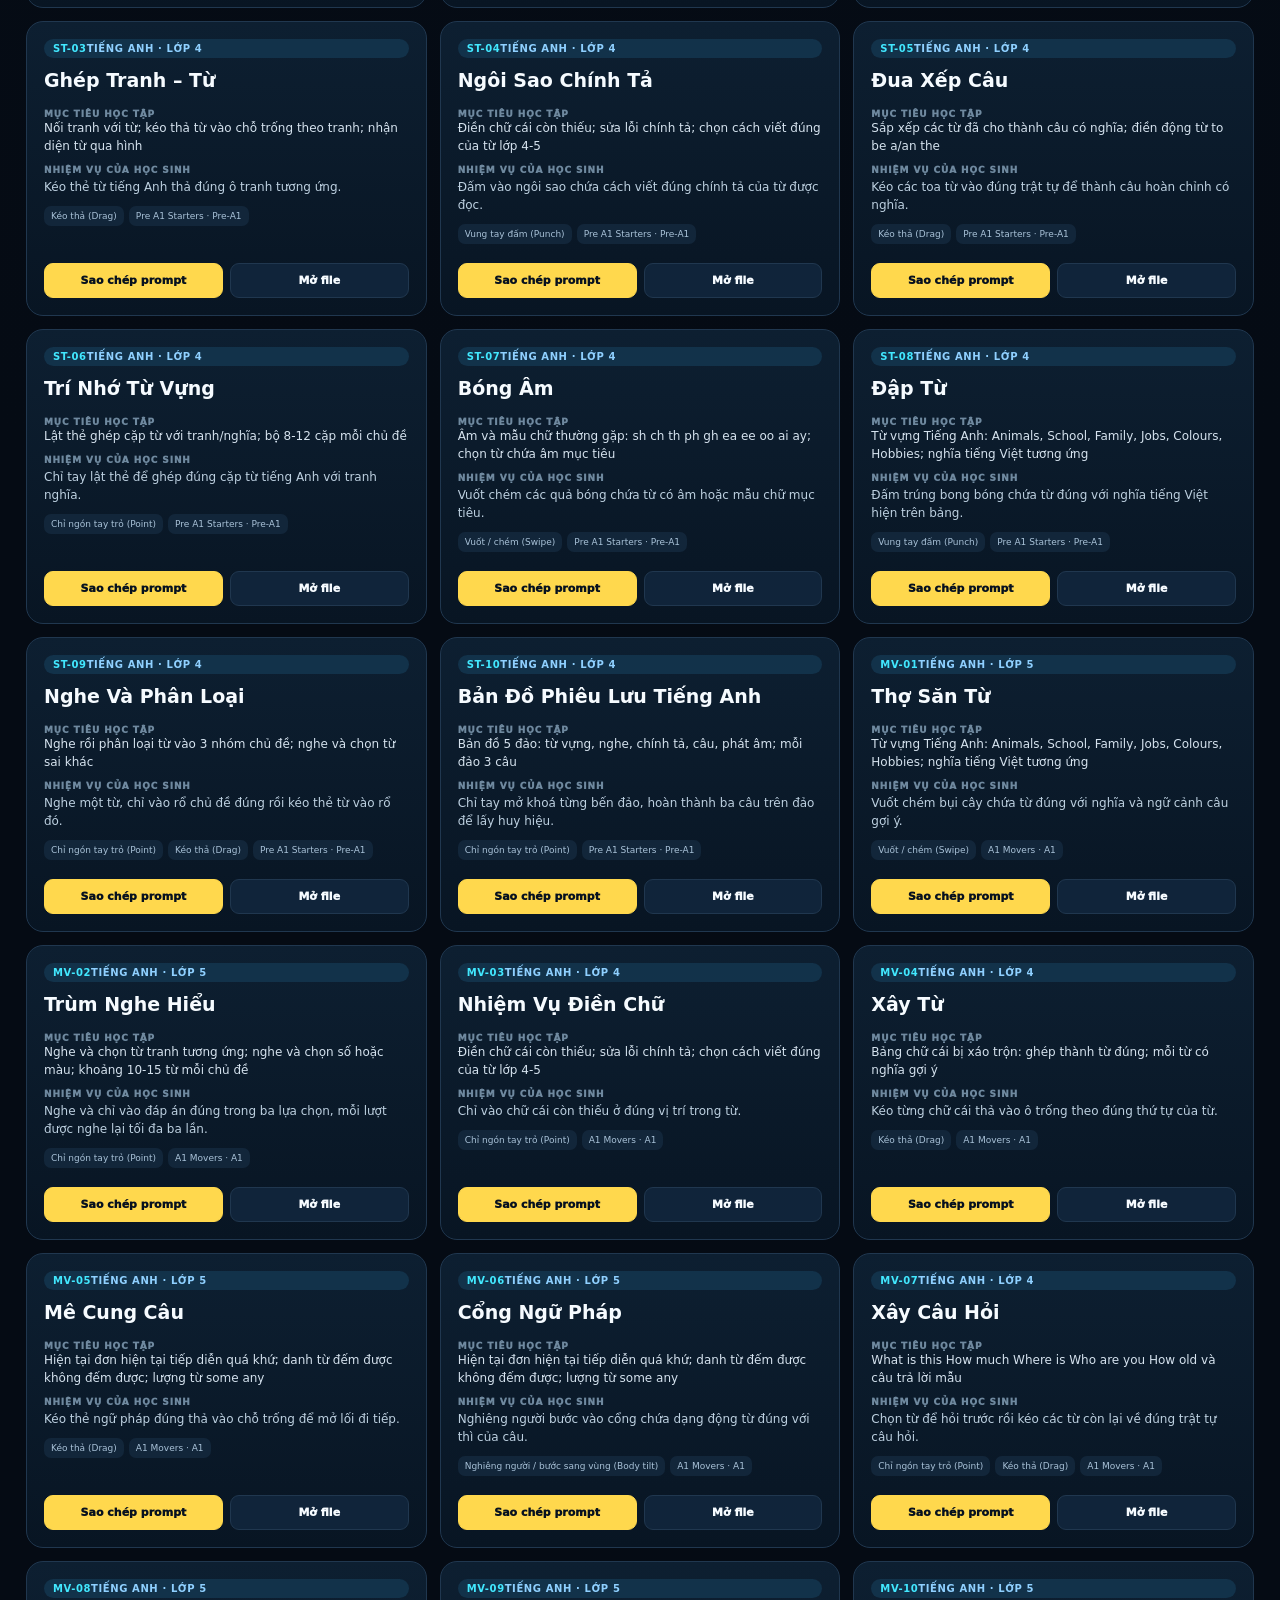
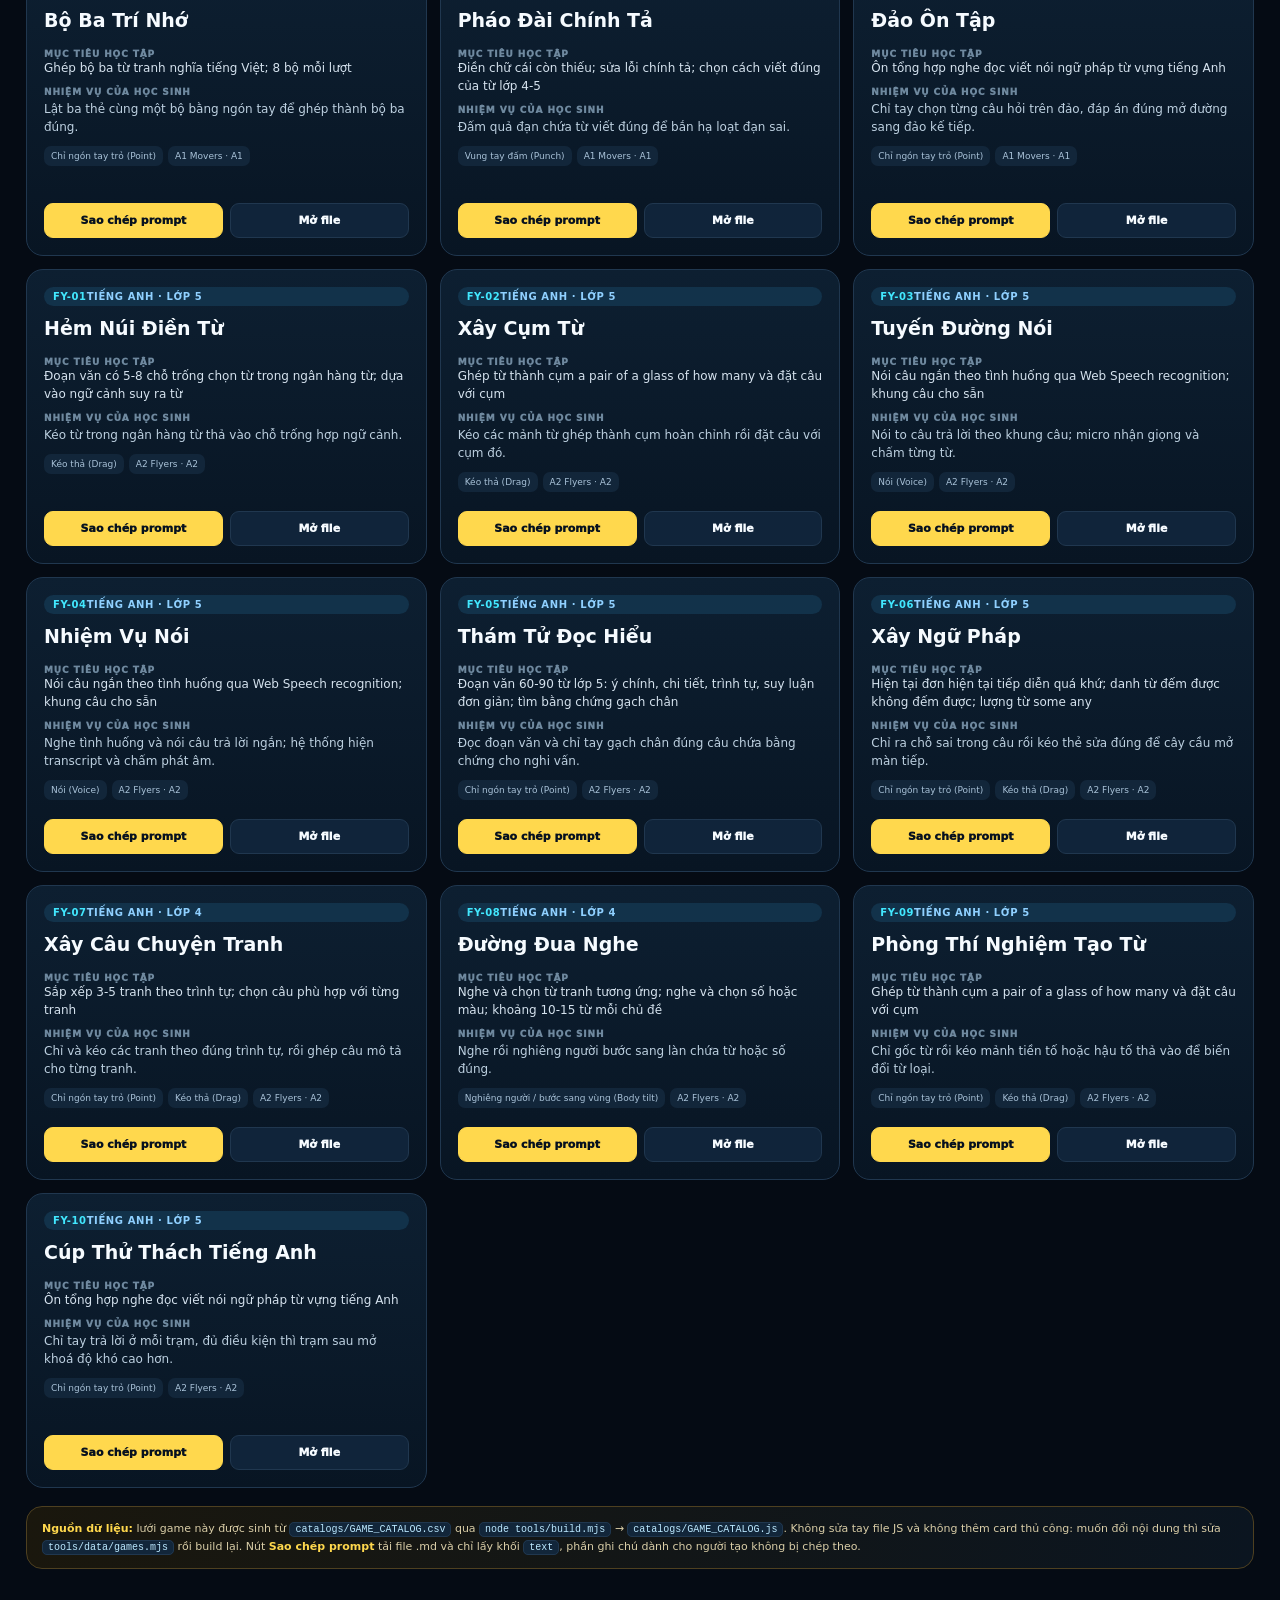
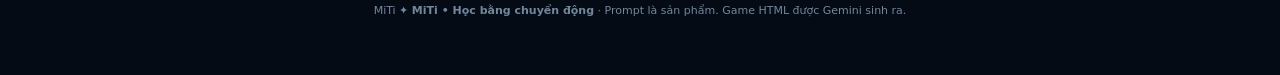
==== commit eb7c5bd5: "Prompt nêu rõ thứ tự ưu tiên và nén phần trang trí Prompt 12 KB vẫn làm Gemini sinh game lộn xộn vì " ====
--- a/index.html
+++ b/index.html
@@ -13,7 +13,7 @@
 linear-gradient(180deg,#07111e,#050b14 75%);min-height:100vh}a{color:inherit;text-decoration:none}button,input,select{font:inherit}
 .wrap{max-width:1320px;margin:auto;padding:22px 26px 60px}.top{display:flex;justify-content:space-between;align-items:center;gap:18px}.brand{display:flex;align-items:center;gap:12px}.brandmark{display:flex;align-items:center;gap:8px}.mark{width:38px;height:38px;border-radius:12px;background:var(--brand);display:grid;place-items:center;color:#07111f;font-weight:1000;font-size:21px}.wordmark{font-weight:1000;font-size:22px;letter-spacing:-.5px}.star{color:var(--brand);font-size:16px}.brandcopy{border-left:1px solid var(--line);padding-left:14px}.brandcopy b{display:block;font-size:13px}.brandcopy span{display:block;color:var(--muted);font-size:11px;margin-top:2px}.links{display:flex;gap:8px;flex-wrap:wrap}.ghost{border:1px solid var(--line);background:#091727;padding:9px 12px;border-radius:11px;font-size:12px;font-weight:800}.ghost:hover{border-color:var(--cyan)}
 .hero{margin-top:22px;display:grid;grid-template-columns:1.35fr .8fr;gap:18px}.heroMain,.heroSide{border:1px solid var(--line);border-radius:24px;overflow:hidden}.heroMain{padding:42px;background:linear-gradient(145deg,rgba(15,42,67,.94),rgba(8,19,33,.98));position:relative}.eyebrow{display:inline-flex;gap:8px;align-items:center;padding:7px 10px;border-radius:999px;background:#102b42;border:1px solid #264a67;color:#bce9ff;font-size:11px;font-weight:900}.dot{width:7px;height:7px;border-radius:50%;background:var(--green);box-shadow:0 0 16px var(--green)}.hero h1{font-size:clamp(42px,6vw,78px);line-height:.95;letter-spacing:-4px;margin:20px 0 16px;max-width:820px}.hero h1 em{font-style:normal;color:var(--cyan)}.hero p{max-width:760px;color:#c4d3e2;font-size:16px;line-height:1.65;margin:0}.heroActions{display:flex;gap:10px;flex-wrap:wrap;margin-top:26px}.cta{display:inline-flex;align-items:center;justify-content:center;gap:8px;padding:12px 16px;border-radius:12px;font-weight:1000;font-size:13px;border:1px solid var(--line)}.cta.primary{background:var(--brand);color:#07111f;border-color:var(--brand)}.cta.secondary{background:#0c1c2e}.micro{display:flex;gap:8px;align-items:center;flex-wrap:wrap;margin-top:18px;color:#8fa7bd;font-size:11px}.pill{border:1px solid #203d56;background:#0b1a2b;padding:5px 8px;border-radius:999px}.heroSide{background:#0a1523;padding:22px;display:flex;flex-direction:column;justify-content:space-between}.sideTitle{font-size:13px;font-weight:1000;color:#d9eaf8}.flow{display:grid;gap:10px;margin-top:12px}.step{display:grid;grid-template-columns:38px 1fr;gap:10px;align-items:center}.num{width:32px;height:32px;border-radius:10px;background:#11263a;border:1px solid #264560;display:grid;place-items:center;font-size:12px;font-weight:1000;color:var(--cyan)}.step b{font-size:13px}.step span{display:block;color:var(--muted);font-size:11px;margin-top:2px}.sideStats{display:grid;grid-template-columns:1fr 1fr;gap:9px;margin-top:22px}.tinyStat{border:1px solid var(--line);background:#091827;border-radius:14px;padding:12px}.tinyStat strong{font-size:24px;display:block}.tinyStat span{font-size:10px;color:var(--muted)}
-.choose{margin-top:18px;border:1px solid var(--line);border-radius:22px;background:#091522;padding:24px}.sectionHead{display:flex;align-items:end;justify-content:space-between;gap:14px;margin-bottom:16px}.sectionHead h2{margin:0;font-size:23px;letter-spacing:-1px}.sectionHead p{margin:0;color:var(--muted);font-size:12px}.routes{display:grid;grid-template-columns:repeat(5,1fr);gap:12px}.route{border:1px solid var(--line);background:linear-gradient(180deg,#0e2134,#0a1726);border-radius:17px;padding:18px;cursor:pointer;transition:.18s}.route:hover{transform:translateY(-2px);border-color:#356784}.route .icon{font-size:22px}.route h3{margin:12px 0 5px;font-size:17px}.route p{margin:0;color:var(--muted);font-size:11px;line-height:1.5}.route strong{display:block;margin-top:14px;color:var(--cyan);font-size:11px}
+.choose{margin-top:18px;border:1px solid var(--line);border-radius:22px;background:#091522;padding:24px}.sectionHead{display:flex;align-items:end;justify-content:space-between;gap:14px;margin-bottom:16px}.sectionHead h2{margin:0;font-size:23px;letter-spacing:-1px}.sectionHead p{margin:0;color:var(--muted);font-size:12px}.routes{display:grid;grid-template-columns:repeat(5,1fr);gap:12px}.route{border:1px solid var(--line);background:linear-gradient(180deg,#0e2134,#0a1726);border-radius:17px;padding:18px;cursor:pointer;transition:.18s}.route:hover{transform:translateY(-2px);border-color:#356784}.route .icon{font-size:22px}.route h3{margin:12px 0 5px;font-size:17px}.route p{margin:0;color:var(--muted);font-size:11px;line-height:1.5}.route strong{display:block;margin-top:14px;color:var(--cyan);font-size:11px}.step{cursor:default}.step:hover{transform:none;border-color:var(--line)}.step .icon{display:grid;place-items:center;width:30px;height:30px;border-radius:50%;background:#0f2c42;border:1px solid var(--line);color:var(--cyan);font-weight:700;font-size:14px}.steps{grid-template-columns:repeat(4,1fr)}
 .library{margin-top:18px}.toolbar{position:sticky;top:0;z-index:5;background:rgba(6,16,29,.94);backdrop-filter:blur(14px);padding:13px 0;border-bottom:1px solid var(--line);margin-bottom:16px}.filters{display:grid;grid-template-columns:2fr 1fr 1fr 1fr 1.1fr;gap:9px}.input,.select{width:100%;background:#091827;color:var(--text);border:1px solid var(--line);border-radius:10px;padding:11px 12px;outline:none}.input:focus,.select:focus{border-color:var(--cyan)}.tabs{display:flex;gap:7px;overflow:auto;margin-top:10px}.tab{white-space:nowrap;cursor:pointer;padding:8px 11px;border-radius:9px;border:1px solid var(--line);color:var(--muted);background:#091827;font-weight:800}.tab.active{background:var(--cyan);color:#07111f;border-color:var(--cyan)}
 .libraryMeta{display:flex;justify-content:space-between;gap:15px;align-items:center;color:var(--muted);font-size:12px;margin:15px 0}.libraryMeta b{color:#dff7ff}.grid{display:grid;grid-template-columns:repeat(3,minmax(0,1fr));gap:13px}.card{background:linear-gradient(180deg,#0d1f31,#081523);border:1px solid var(--line);border-radius:17px;padding:17px;display:flex;flex-direction:column;min-height:295px;transition:.18s}.card:hover{transform:translateY(-2px);border-color:#355b76}.badge{display:flex;justify-content:space-between;gap:8px;color:var(--muted);font-size:10px;font-weight:900}.badge strong{color:var(--cyan)}.card h3{margin:11px 0 8px;font-size:19px}.label{font-size:9px;text-transform:uppercase;letter-spacing:.1em;color:#6f899f;font-weight:1000;margin-top:10px}.objective,.mission{font-size:12px;line-height:1.5}.objective{color:#d5e2ee}.mission{color:#bdd0e0;margin-top:3px}.chips{display:flex;flex-wrap:wrap;gap:5px;margin-top:10px}.chip{font-size:9px;padding:5px 7px;border-radius:7px;background:#12263a;color:#a9c2d8}.actions{display:flex;gap:7px;margin-top:auto;padding-top:15px}.action{flex:1;text-align:center;padding:10px;border-radius:9px;font-size:11px;font-weight:1000;border:1px solid var(--line)}.primary{background:var(--brand);color:#07111f;border-color:var(--brand)}.secondary{background:#10243a}.empty{padding:50px;text-align:center;color:var(--muted);border:1px dashed var(--line);border-radius:15px;grid-column:1/-1}
 .note{margin-top:18px;border:1px solid #4e4020;background:linear-gradient(90deg,#1a170d,#0b1520);border-radius:16px;padding:13px 15px;color:#d9cda7;font-size:11px;line-height:1.55}.note b{color:var(--brand)}
@@ -95,6 +95,16 @@
     <a class="route" href="#library" data-jump="engSt"><div class="icon">🐣</div><h3>Tiếng Anh · Starters</h3><p>Pre-A1: từ nền tảng, This/That, There is/are, can, hiện tại đơn. 10 game.</p><strong>Khám phá →</strong></a>
     <a class="route" href="#library" data-jump="engMv"><div class="icon">🏃</div><h3>Tiếng Anh · Movers</h3><p>A1: quá khứ đơn, so sánh hơn/nhất, will, must, đếm được/không đếm được. 10 game.</p><strong>Khám phá →</strong></a>
     <a class="route" href="#library" data-jump="engFy"><div class="icon">🎓</div><h3>Tiếng Anh · Flyers</h3><p>A2: hiện tại hoàn thành, bị động, mệnh đề quan hệ, câu điều kiện 1–2. 10 game.</p><strong>Khám phá →</strong></a>
+  </div>
+</section>
+
+<section class="choose">
+  <div class="sectionHead"><div><h2>Đồ hoạ cho game — lấy từ Canva, bốn bước</h2><p>Ảnh thật làm game trông ra trò. Prompt chỉ tham chiếu ba file có thật trong <code>assets/</code>; dán URL ảnh từ mạng là nguồn lỗi "ảnh vỡ" phổ biến nhất.</p></div></div>
+  <div class="routes steps">
+    <div class="route step"><div class="icon">1</div><h3>Vẽ trong Canva</h3><p>Một design cho ba món: <code>mascot</code> 512×512, <code>vat-the</code> 512×512, <code>nen</code> 1600×900, đúng bảng màu <code>--miti-1/2/3</code> in trên card game.</p></div>
+    <div class="route step"><div class="icon">2</div><h3>Tải PNG nền trong</h3><p>Share → Download → PNG, chọn Transparent. Canva Free tải nền trắng rồi tách nền bằng Remove Background hoặc một tool tách nền sau.</p></div>
+    <div class="route step"><div class="icon">3</div><h3>Ép WebP, đổi tên</h3><p>Convert WebP chất lượng 80: sprite ≤30 KB, nền ≤120 KB. Tên file không dấu, đúng ba tên <code>nen.webp</code> · <code>mascot.webp</code> · <code>vat-the.webp</code>.</p></div>
+    <div class="route step"><div class="icon">4</div><h3>Đặt file trước, rồi mới dán prompt</h3><p>Thả vào <code>games/&lt;ten-game&gt;/assets/</code>. Thiếu ảnh thì game tự thay bằng khối bo góc <code>--miti-1</code> kèm chữ, học sinh vẫn chơi được.</p></div>
   </div>
 </section>
 
@@ -261,7 +271,7 @@
   $('band').value = '';
   draw();
 });
-document.querySelectorAll('.route').forEach((r) => r.addEventListener('click', () => {
+document.querySelectorAll('.route[data-jump]').forEach((r) => r.addEventListener('click', () => {
   const jump = r.dataset.jump;
   const map = { grade4: 'Toán|4', grade5: 'Toán|5', engSt: 'band|ST', engMv: 'band|MV', engFy: 'band|FY' };
   const t = document.querySelector('.tab[data-tab="' + (map[jump] || '') + '"]');
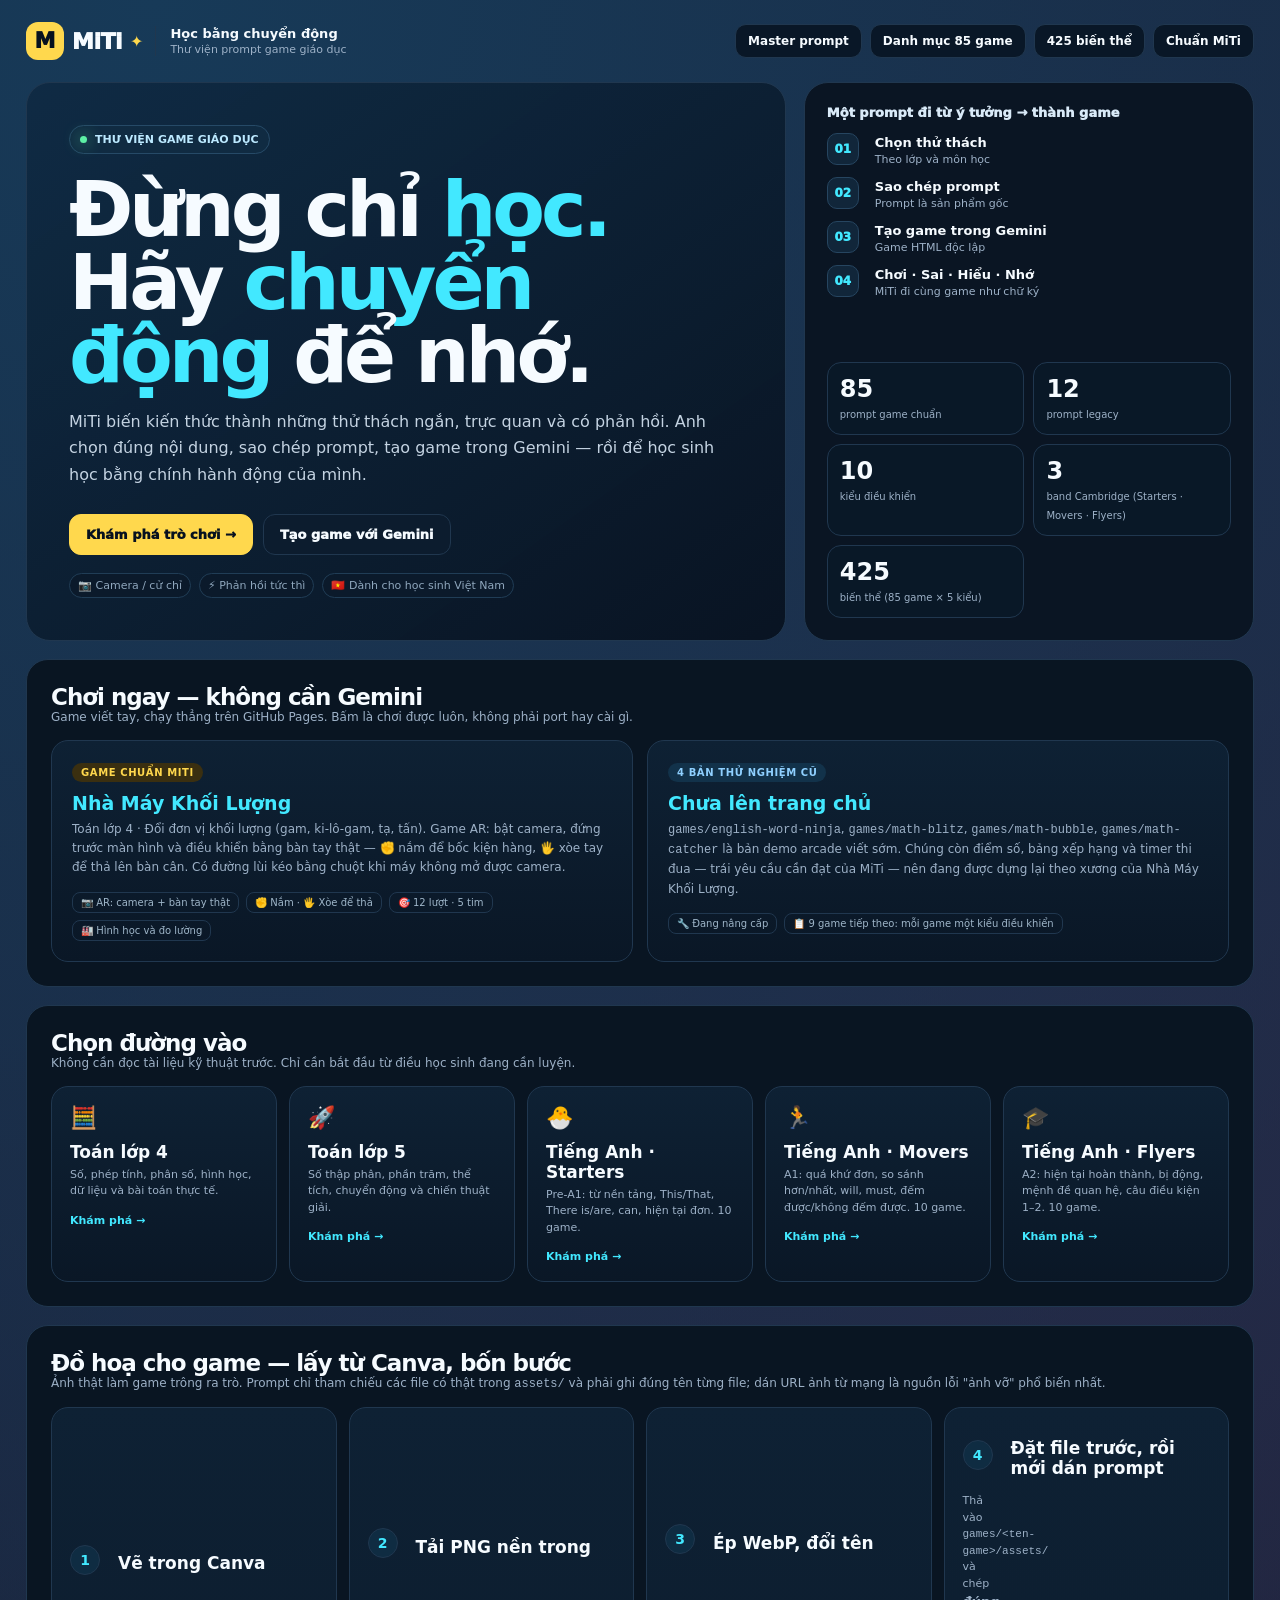
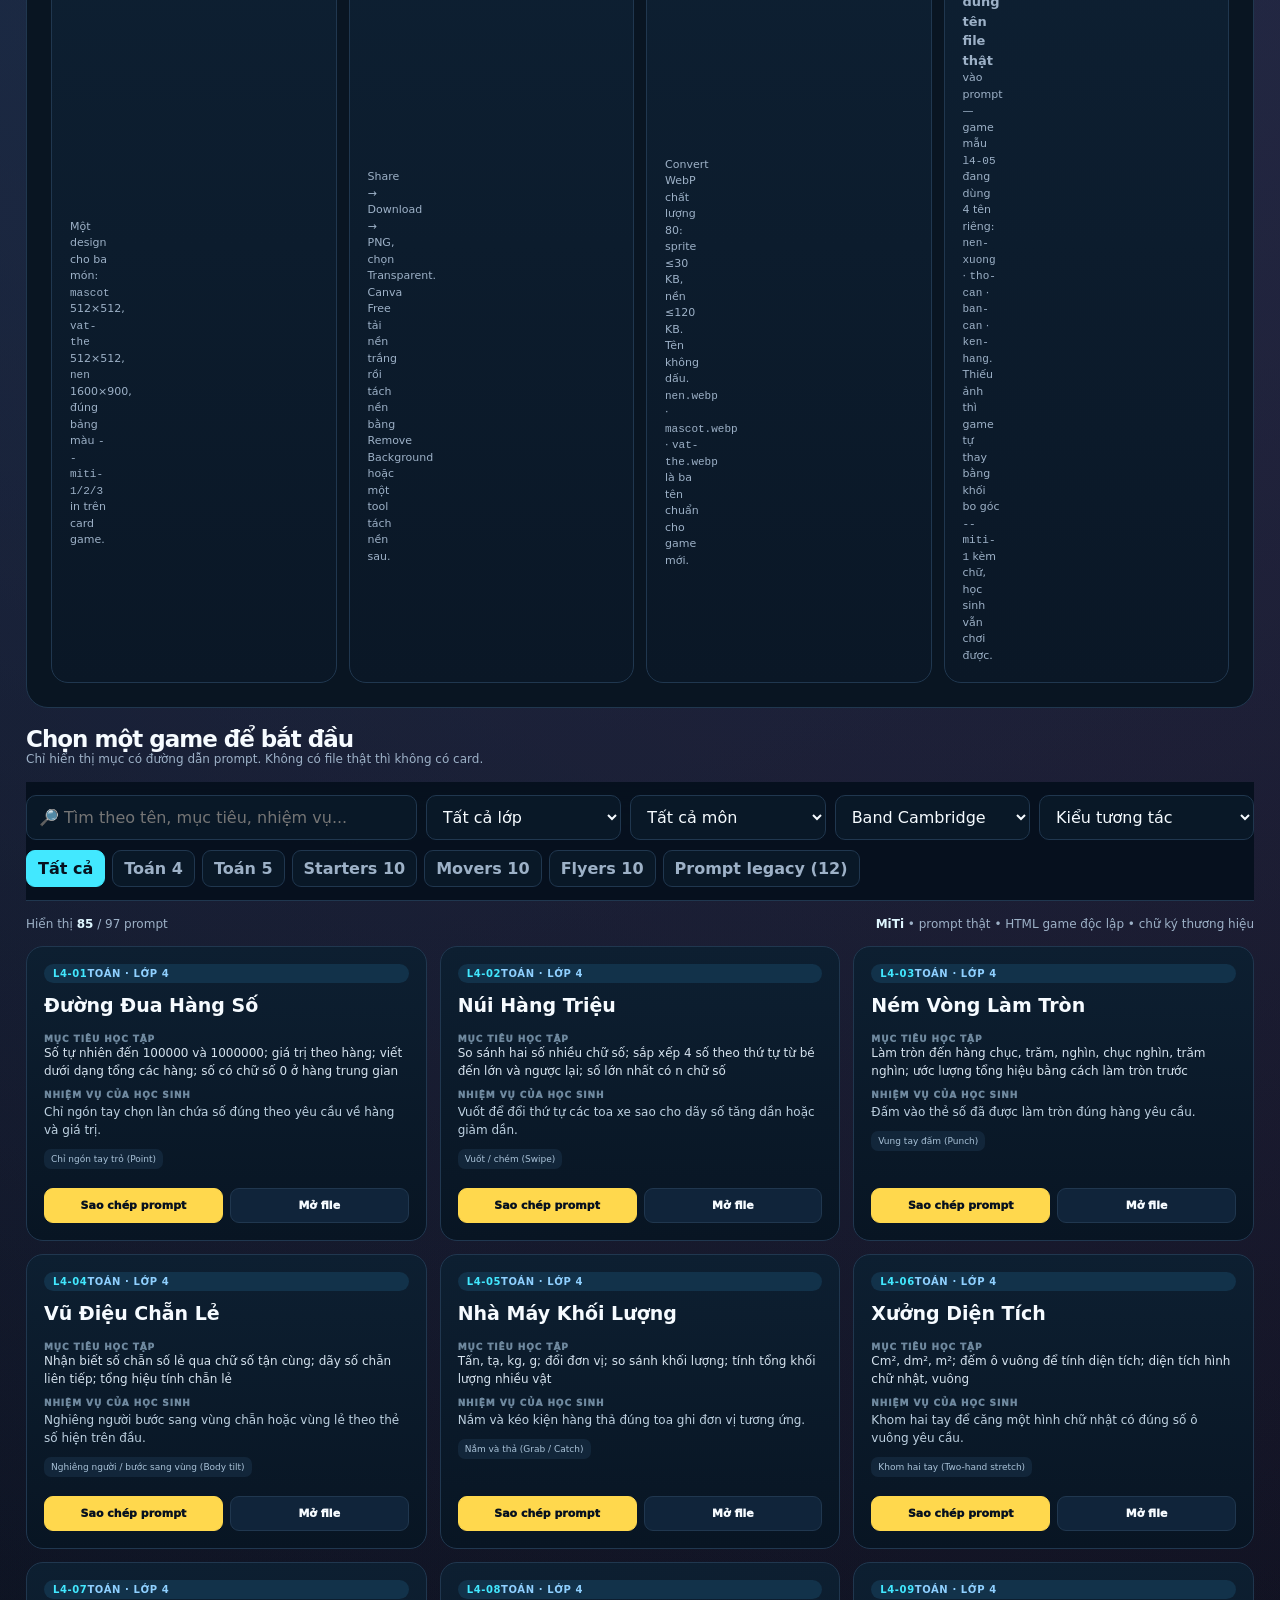
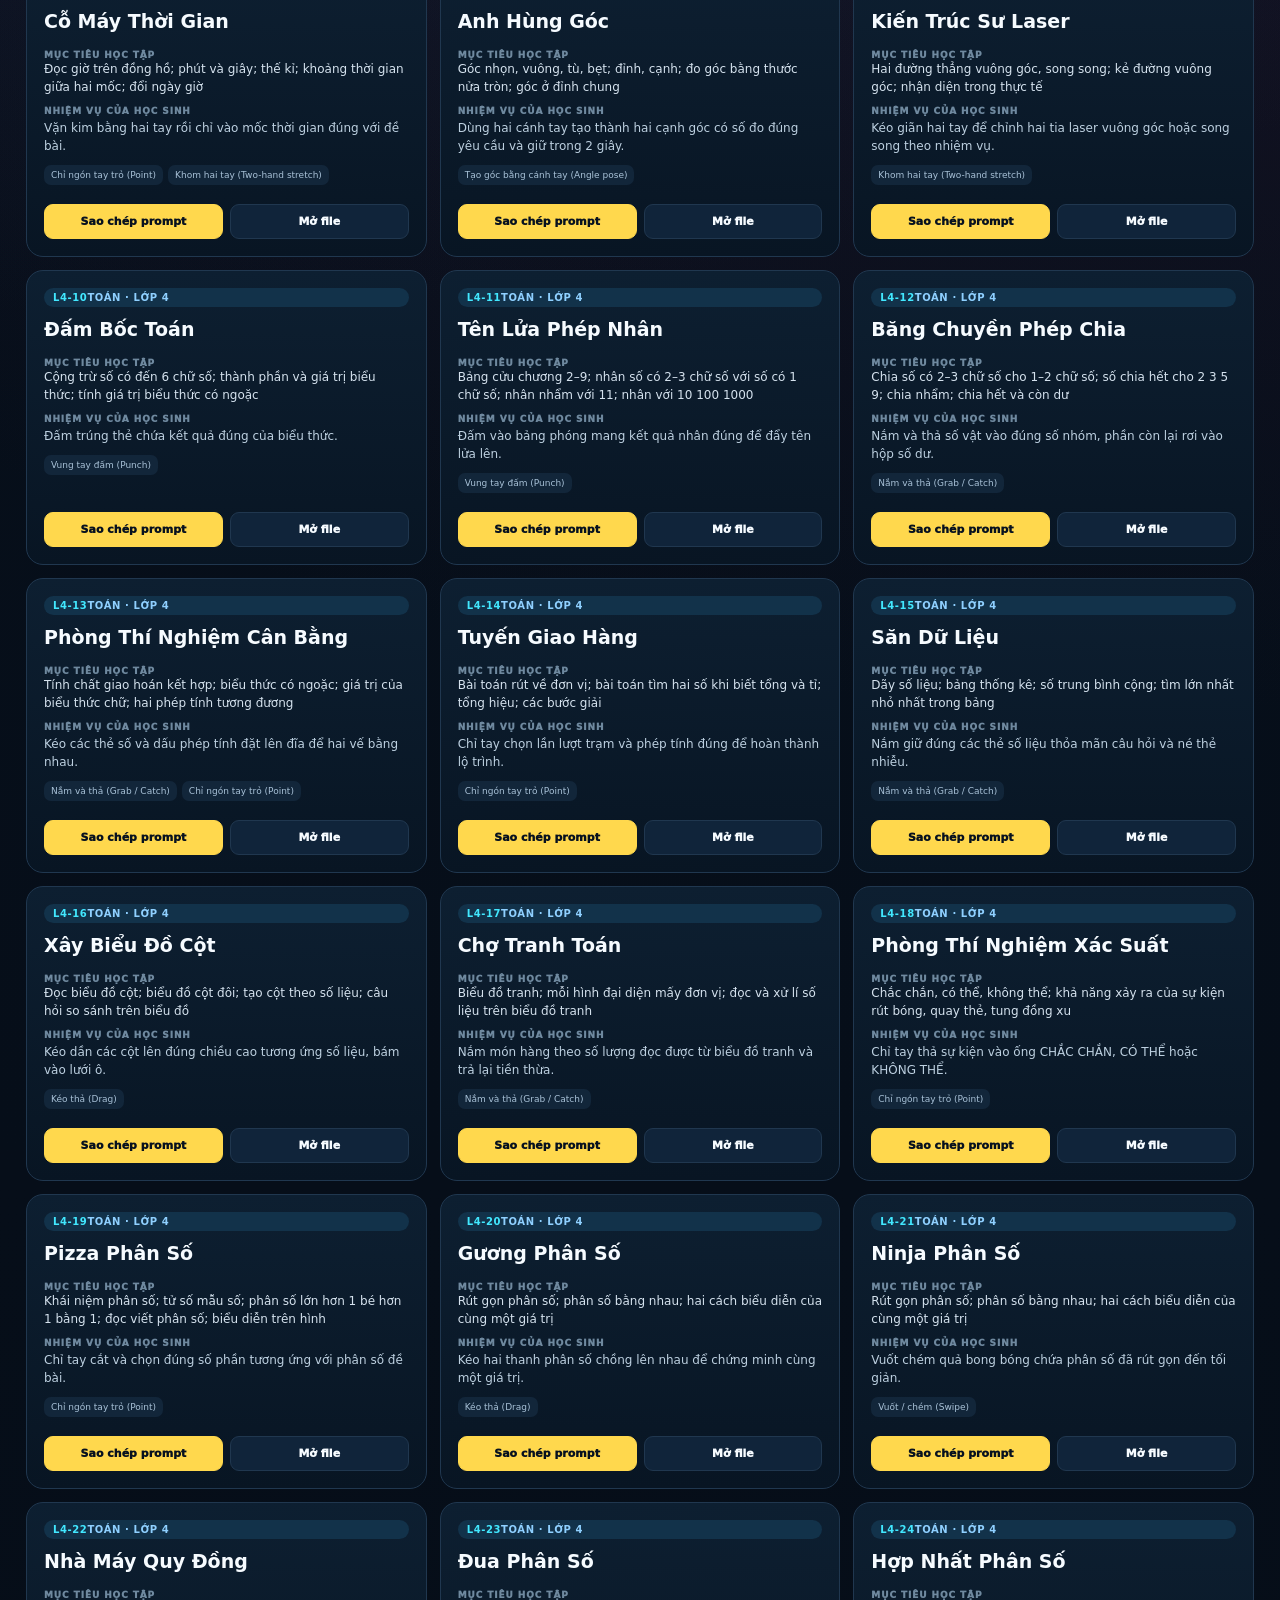
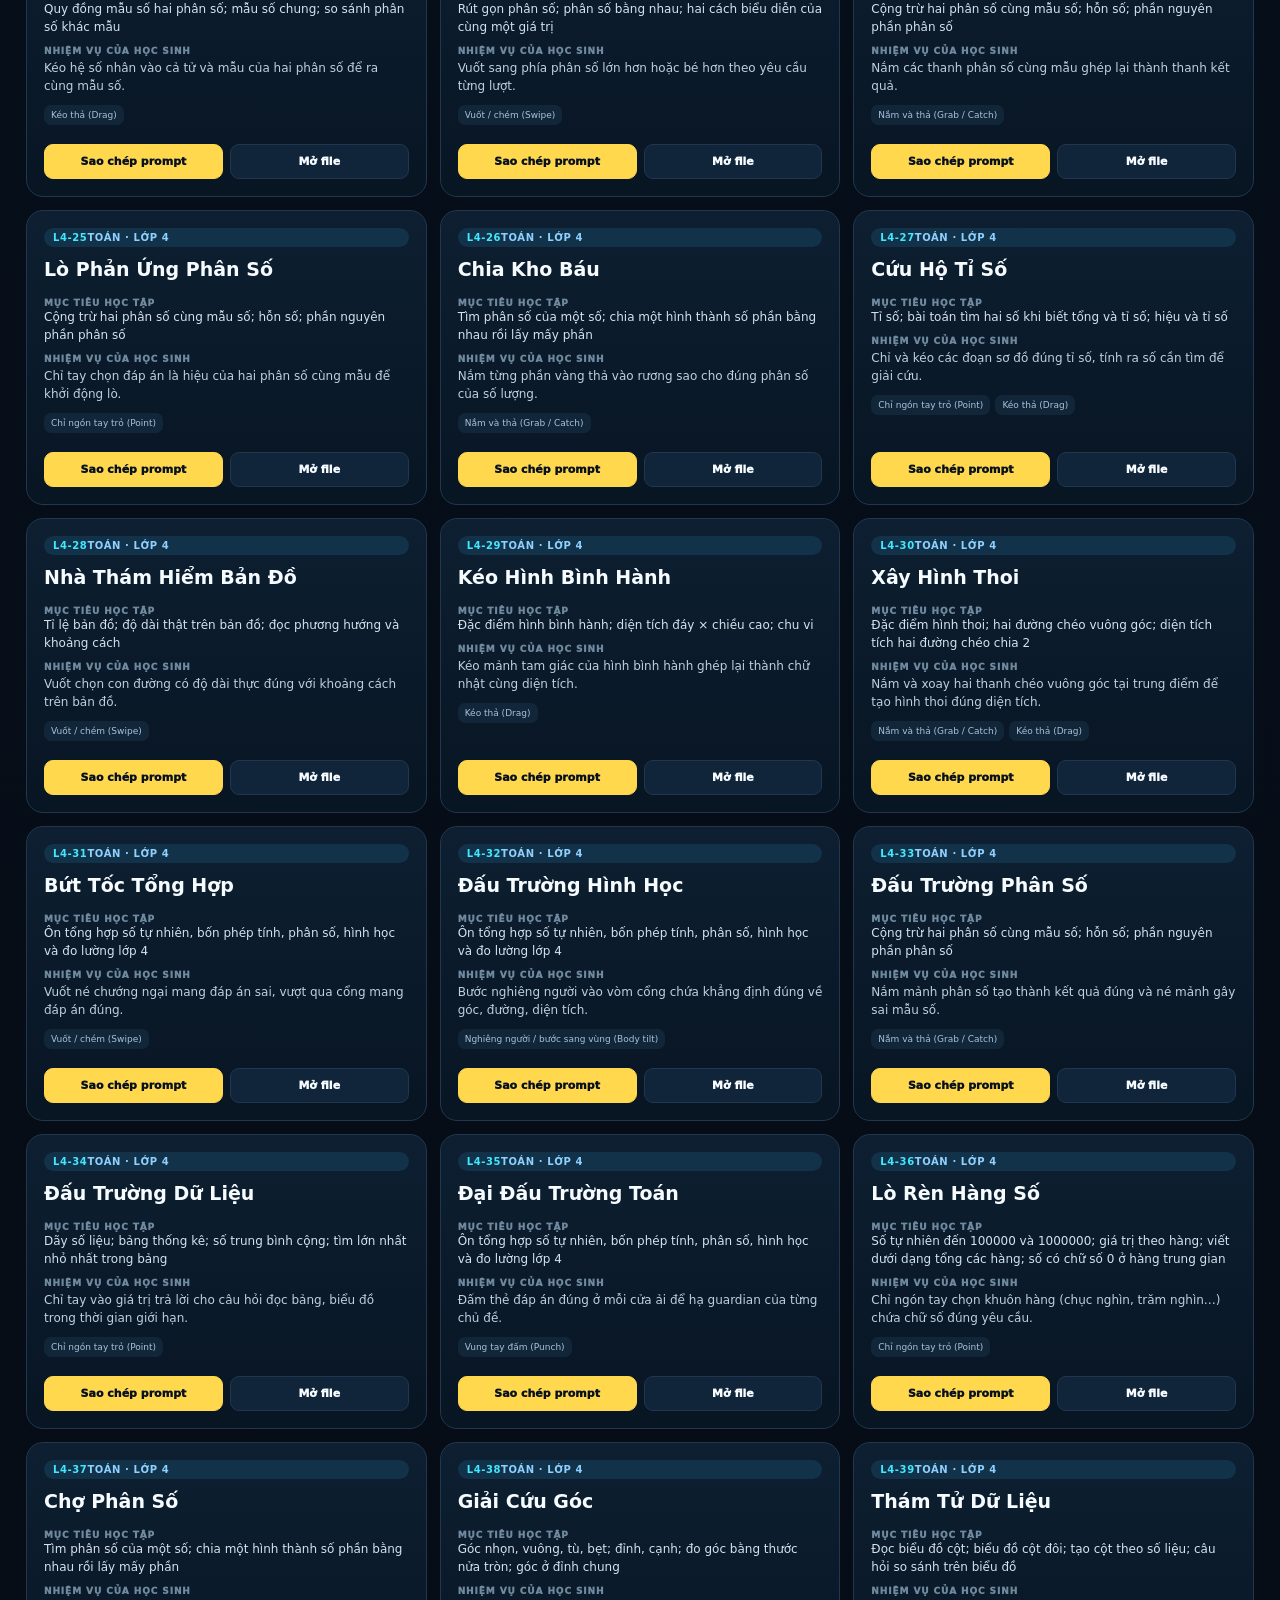
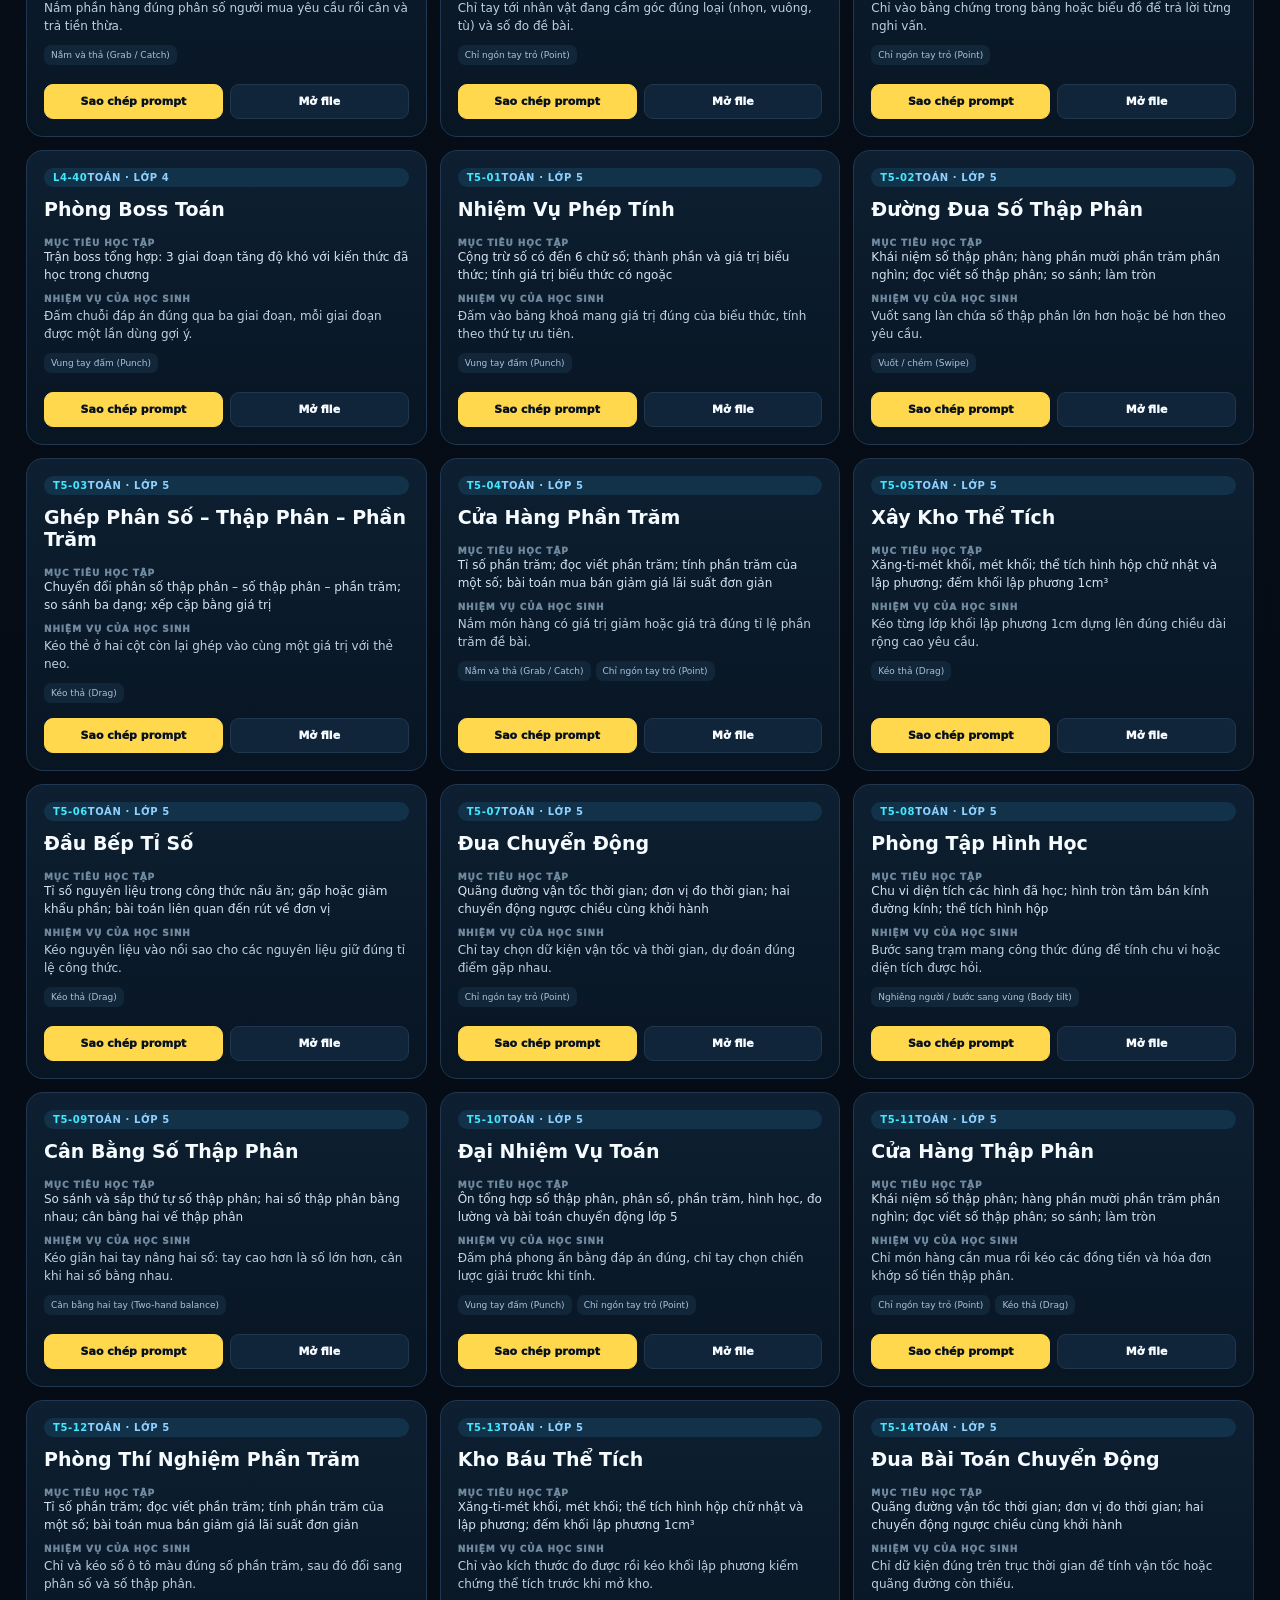
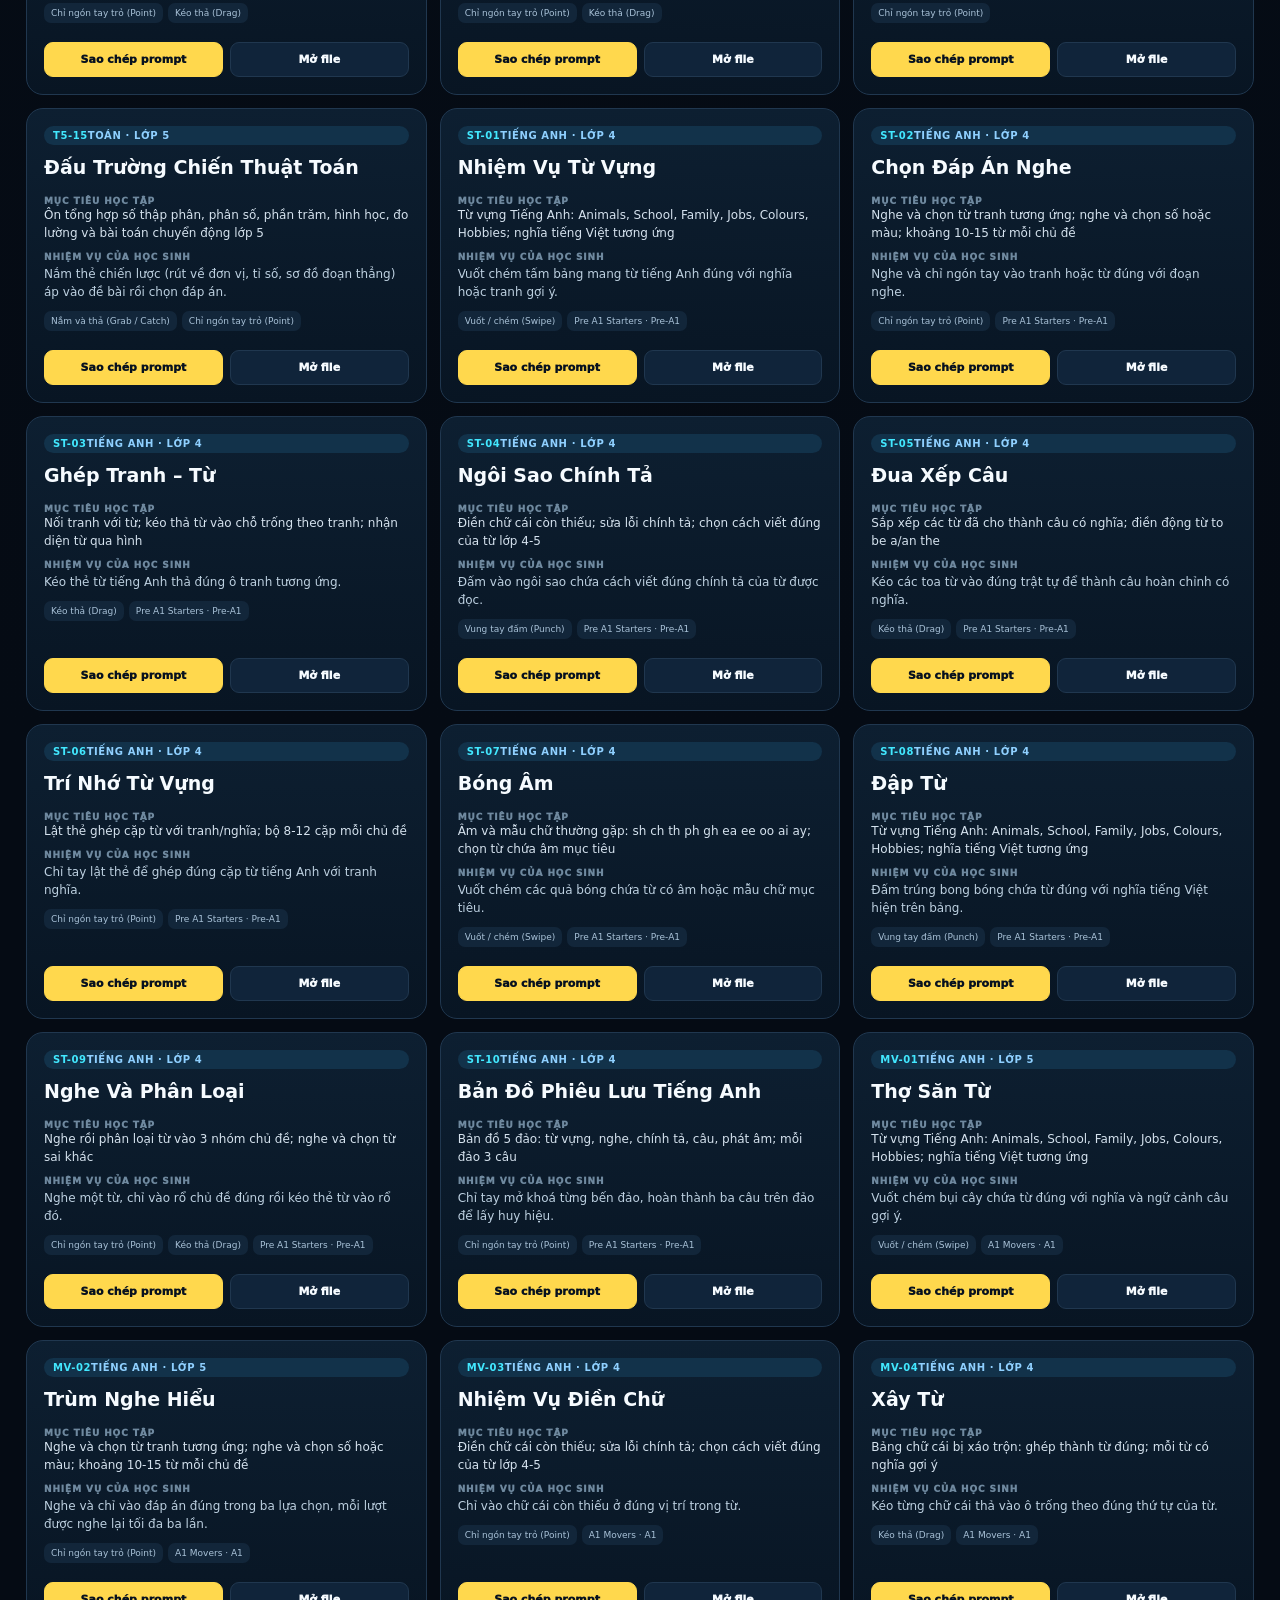
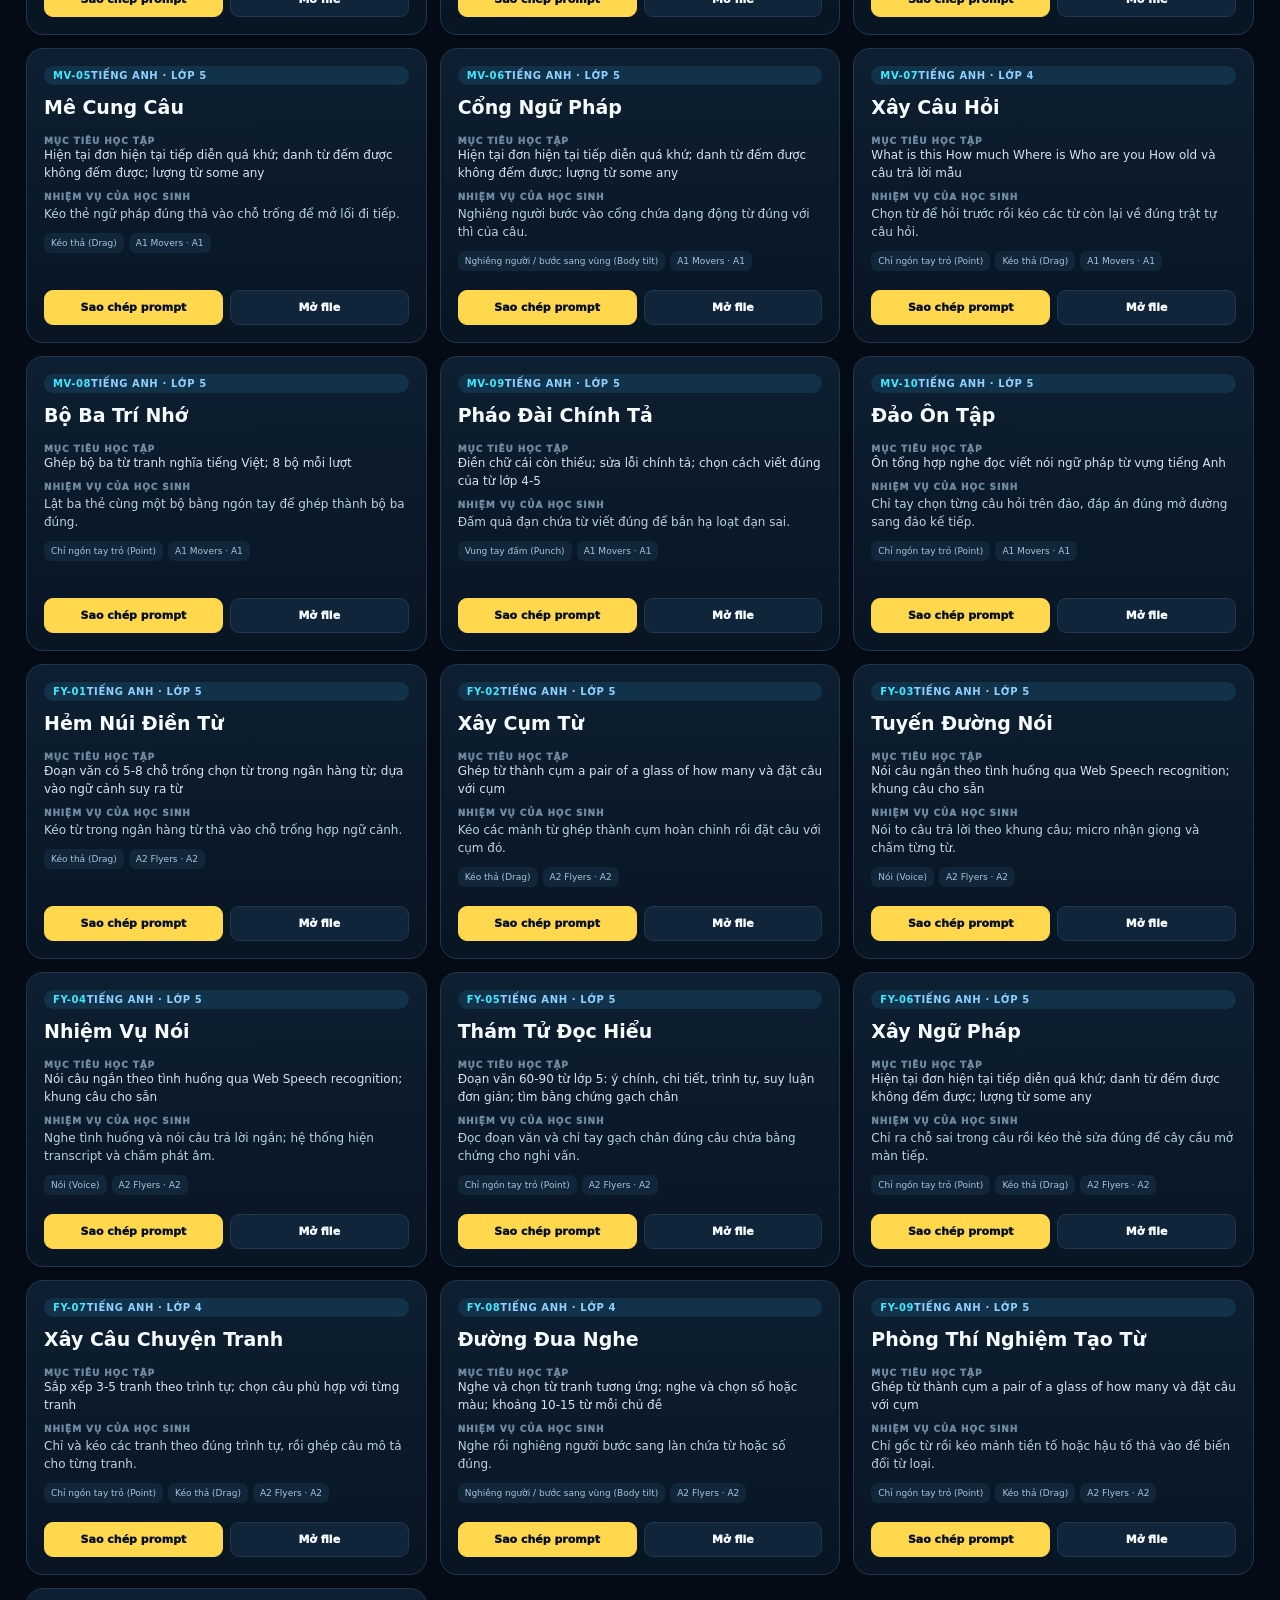
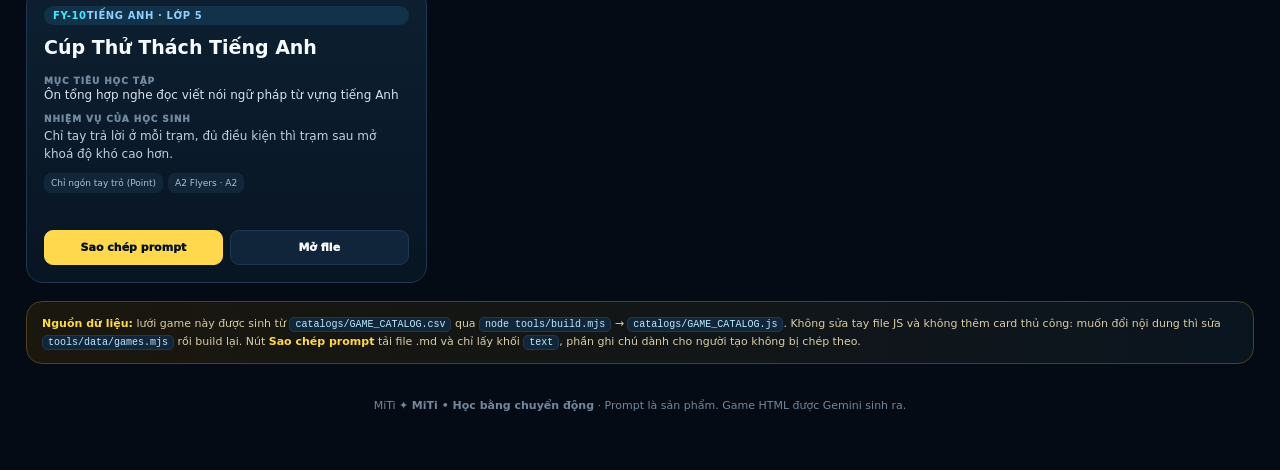
==== commit 536d1e08: "Guide ảnh nói rõ ba tên chuẩn chỉ là quy ước Hợp đồng ảnh ghi "3 file .webp tên nen/mascot/vat-the" " ====
--- a/index.html
+++ b/index.html
@@ -99,12 +99,12 @@
 </section>
 
 <section class="choose">
-  <div class="sectionHead"><div><h2>Đồ hoạ cho game — lấy từ Canva, bốn bước</h2><p>Ảnh thật làm game trông ra trò. Prompt chỉ tham chiếu ba file có thật trong <code>assets/</code>; dán URL ảnh từ mạng là nguồn lỗi "ảnh vỡ" phổ biến nhất.</p></div></div>
+  <div class="sectionHead"><div><h2>Đồ hoạ cho game — lấy từ Canva, bốn bước</h2><p>Ảnh thật làm game trông ra trò. Prompt chỉ tham chiếu các file có thật trong <code>assets/</code> và phải ghi đúng tên từng file; dán URL ảnh từ mạng là nguồn lỗi "ảnh vỡ" phổ biến nhất.</p></div></div>
   <div class="routes steps">
     <div class="route step"><div class="icon">1</div><h3>Vẽ trong Canva</h3><p>Một design cho ba món: <code>mascot</code> 512×512, <code>vat-the</code> 512×512, <code>nen</code> 1600×900, đúng bảng màu <code>--miti-1/2/3</code> in trên card game.</p></div>
     <div class="route step"><div class="icon">2</div><h3>Tải PNG nền trong</h3><p>Share → Download → PNG, chọn Transparent. Canva Free tải nền trắng rồi tách nền bằng Remove Background hoặc một tool tách nền sau.</p></div>
-    <div class="route step"><div class="icon">3</div><h3>Ép WebP, đổi tên</h3><p>Convert WebP chất lượng 80: sprite ≤30 KB, nền ≤120 KB. Tên file không dấu, đúng ba tên <code>nen.webp</code> · <code>mascot.webp</code> · <code>vat-the.webp</code>.</p></div>
-    <div class="route step"><div class="icon">4</div><h3>Đặt file trước, rồi mới dán prompt</h3><p>Thả vào <code>games/&lt;ten-game&gt;/assets/</code>. Thiếu ảnh thì game tự thay bằng khối bo góc <code>--miti-1</code> kèm chữ, học sinh vẫn chơi được.</p></div>
+    <div class="route step"><div class="icon">3</div><h3>Ép WebP, đổi tên</h3><p>Convert WebP chất lượng 80: sprite ≤30 KB, nền ≤120 KB. Tên không dấu. <code>nen.webp</code> · <code>mascot.webp</code> · <code>vat-the.webp</code> là ba tên chuẩn cho game mới.</p></div>
+    <div class="route step"><div class="icon">4</div><h3>Đặt file trước, rồi mới dán prompt</h3><p>Thả vào <code>games/&lt;ten-game&gt;/assets/</code> và chép <b>đúng tên file thật</b> vào prompt — game mẫu <code>l4-05</code> đang dùng 4 tên riêng: <code>nen-xuong</code> · <code>tho-can</code> · <code>ban-can</code> · <code>ken-hang</code>. Thiếu ảnh thì game tự thay bằng khối bo góc <code>--miti-1</code> kèm chữ, học sinh vẫn chơi được.</p></div>
   </div>
 </section>
 
